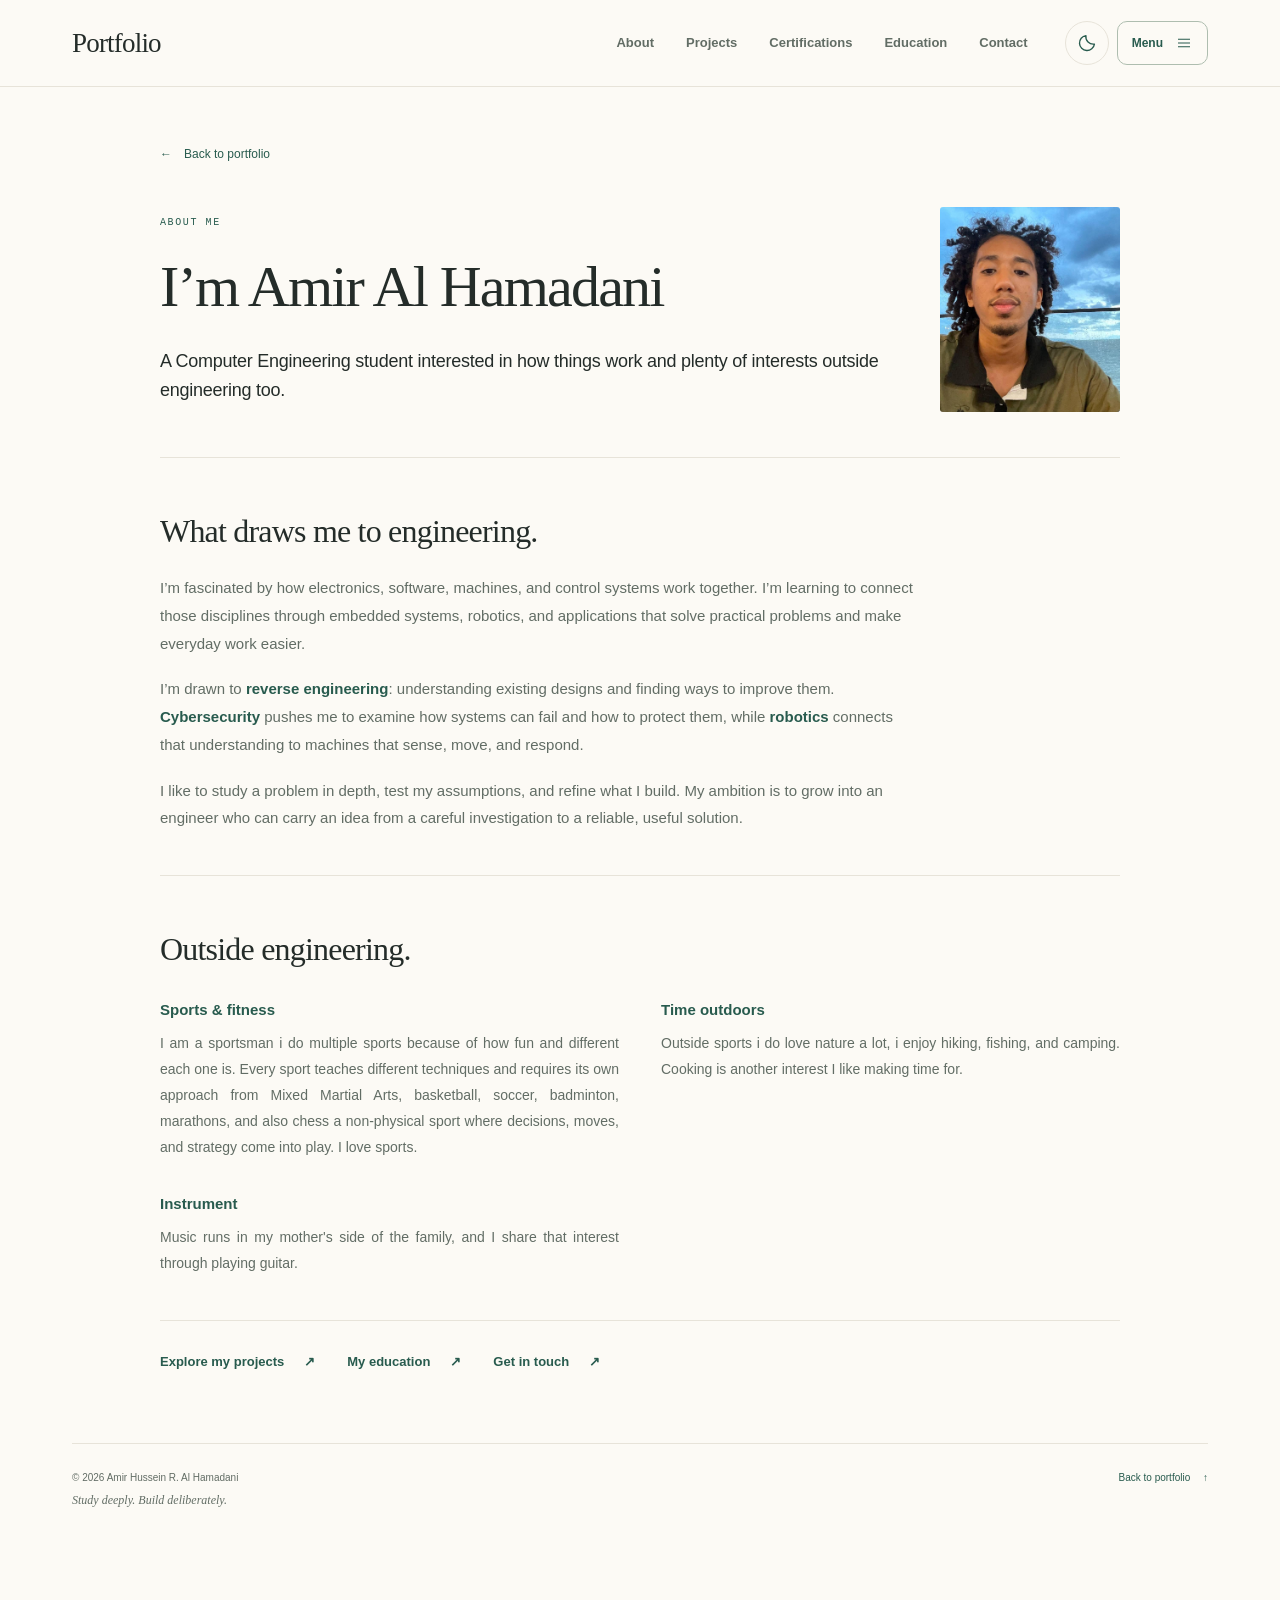
==== about.html @ 33b2f06c "further changes" ====
<!doctype html>
<html lang="en">
  <head>
    <meta charset="utf-8">
    <meta name="viewport" content="width=device-width, initial-scale=1">
    <meta name="color-scheme" content="light">
    <meta name="theme-color" content="#fcfaf5">
    <title>About — Amir Al Hamadani</title>
    <meta name="description" content="Get to know Amir Al Hamadani: a Computer Engineering student with interests in sports, the outdoors, music, reading, and Islam.">
    <meta property="og:type" content="website">
    <meta property="og:title" content="About — Amir Al Hamadani">
    <meta property="og:description" content="Get to know Amir Al Hamadani: a Computer Engineering student with interests in sports, the outdoors, music, reading, and Islam.">
    <meta property="og:url" content="https://alhamadaniamir.github.io/about.html">
    <link rel="canonical" href="https://alhamadaniamir.github.io/about.html">
    <!-- Read the saved theme before the first paint, including the loading screen. -->
    <script>
      (() => {
        function handleTransitionPromises(event) {
          const transition = event.viewTransition;
          if (!transition) return;
          transition.ready.catch(() => {});
          transition.updateCallbackDone.catch(() => {});
          transition.finished.catch(() => {});
        }
        window.addEventListener('pageswap', handleTransitionPromises);
        // Register before the first paint so a slow deferred script cannot miss arrival.
        window.addEventListener('pagereveal', (event) => {
          handleTransitionPromises(event);
          window.portfolioPageTransition = null;
          const transition = event.viewTransition;
          if (!transition) return;
          if (document.readyState === 'loading' || document.querySelector('#site-styles')?.media !== 'all' ||
              window.matchMedia('(prefers-reduced-motion: reduce)').matches ||
              document.documentElement.matches('.page-preparing, .page-loading, .welcome-active, .welcome-pending')) {
            transition.skipTransition();
            return;
          }
          window.portfolioPageTransition = transition;
        });
        let theme = 'light';
        try { if (localStorage.getItem('portfolio-theme') === 'dark') theme = 'dark'; } catch {}
        document.documentElement.dataset.theme = theme;
        document.querySelector('meta[name="color-scheme"]').content = theme;
        document.querySelector('meta[name="theme-color"]').content = theme === 'dark' ? '#151d19' : '#fcfaf5';
      })();
    </script>
    <!-- Critical loading styles stay inline so a slow stylesheet cannot hide the indicator. -->
    <style>
      @media (prefers-reduced-motion: no-preference) { @view-transition { navigation: auto; types: page; } }
      :root { color-scheme: light; --paper: #fcfaf5; --ink: #242c29; --muted: #626d65; --accent: #285b4e; --rule: #e7e3d9; --soft-green: #e6ebe2; }
      :root[data-theme="dark"] { color-scheme: dark; --paper: #151d19; --ink: #e6ece5; --muted: #afbdb1; --accent: #9ecdb2; --rule: #34463a; --soft-green: #23382c; }
      html.page-preparing { background: var(--paper); }
      html.page-preparing body { visibility: hidden; }
      html.page-loading { overflow: hidden; }
      .page-loader { position: fixed; inset: 0; z-index: 100; visibility: visible; display: grid; place-items: center; padding: 32px; background: var(--paper); color: var(--ink); opacity: 1; transition: opacity .16s ease-out; }
      .page-loader--leaving { opacity: 0; pointer-events: none; }
      .page-loader:focus { outline: none; }
      .page-loader-content { width: min(224px, 100%); }
      .page-loader-brand { margin-bottom: 24px; font: 400 28px/1.2 Georgia, serif; letter-spacing: -.7px; text-align: center; }
      .page-loader-track { height: 1px; overflow: hidden; background: var(--rule); }
      .page-loader-track::after { content: ""; display: block; width: 36%; height: 100%; background: var(--accent); animation: loading-sweep 1.6s ease-in-out infinite; }
      .page-loader-meta { display: flex; align-items: center; justify-content: space-between; gap: 16px; margin-top: 8px; }
      .page-loader-label { margin: 0; color: var(--muted); font: 11px/1.6 "Segoe UI", Arial, sans-serif; letter-spacing: .2px; }
      .page-loader button { display: inline-flex; align-items: center; gap: 8px; min-height: 44px; padding: 8px 0 8px 8px; border: 0; background: transparent; color: var(--accent); font: 11px/1.6 "Segoe UI", Arial, sans-serif; cursor: pointer; }
      .page-loader button:hover { text-decoration: underline; text-underline-offset: 4px; }
      .page-loader button:focus-visible { outline: 2px solid var(--accent); outline-offset: 4px; }
      @keyframes loading-sweep { 0% { transform: translateX(-110%); } 100% { transform: translateX(390%); } }
      @media (prefers-reduced-motion: reduce) { .page-loader { transition: none; } .page-loader-track::after { animation: none; width: 36%; } }
      @media print { html.page-preparing body { visibility: visible; } .page-loader { display: none !important; } }
    </style>
    <script>
      (() => {
        document.documentElement.classList.add('page-preparing');
        let finished = false;
        let stylesReady = false;
        let contentReady = false;
        let loader;
        let previousFocus;
        let observer;
        let showTimer;
        const inertElements = new Map();

        function finishWhenReady() {
          if (stylesReady && contentReady) restorePage();
        }

        function restorePage() {
          if (finished) return;
          finished = true;
          window.clearTimeout(showTimer);
          window.clearTimeout(fallbackTimer);
          observer?.disconnect();
          document.documentElement.classList.remove('page-loading', 'page-preparing');
          inertElements.forEach((wasInert, element) => { element.inert = wasInert; });
          if (loader?.contains(document.activeElement)) previousFocus?.focus({ preventScroll: true });
          if (loader) {
            loader.inert = true;
            loader.removeAttribute('aria-modal');
            loader.setAttribute('aria-hidden', 'true');
            if (window.matchMedia('(prefers-reduced-motion: reduce)').matches) loader.remove();
            else {
              loader.classList.add('page-loader--leaving');
              window.setTimeout(() => loader.remove(), 180);
            }
          }
        }

        function makeInert(element) {
          if (element === loader || inertElements.has(element)) return;
          inertElements.set(element, element.inert);
          element.inert = true;
        }

        function showLoader() {
          if (finished) return;
          if (!document.body) {
            showTimer = window.setTimeout(showLoader, 50);
            return;
          }
          previousFocus = document.activeElement;
          // Show the inline loader even if the stylesheet is still downloading.
          const styles = document.querySelector('#site-styles');
          if (!stylesReady && styles) styles.media = 'print';
          loader = document.createElement('div');
          loader.id = 'page-loader';
          loader.className = 'page-loader';
          loader.setAttribute('role', 'dialog');
          loader.setAttribute('aria-modal', 'true');
          loader.setAttribute('aria-label', 'Loading portfolio');
          loader.tabIndex = -1;
          loader.innerHTML = '<div class="page-loader-content"><div class="page-loader-brand" aria-hidden="true">Portfolio</div><div class="page-loader-track" aria-hidden="true"></div><div class="page-loader-meta"><p class="page-loader-label" role="status">Loading…</p><button type="button" aria-label="Continue to portfolio">Continue <span aria-hidden="true">→</span></button></div></div>';
          [...document.body.children].forEach(makeInert);
          observer = new MutationObserver((records) => {
            records.forEach((record) => record.addedNodes.forEach((node) => {
              if (node.nodeType === Node.ELEMENT_NODE) makeInert(node);
            }));
          });
          observer.observe(document.body, { childList: true });
          document.body.append(loader);
          document.documentElement.classList.add('page-loading');
          const continueButton = loader.querySelector('button');
          continueButton.addEventListener('click', restorePage);
          loader.addEventListener('keydown', (event) => {
            if (finished) return;
            if (event.key === 'Escape') restorePage();
            if (event.key === 'Tab') { event.preventDefault(); continueButton.focus(); }
          });
          loader.focus({ preventScroll: true });
        }

        document.addEventListener('load', (event) => {
          if (event.target.id === 'site-styles') {
            event.target.media = 'all';
            document.documentElement.classList.remove('page-preparing');
            stylesReady = true;
            finishWhenReady();
          }
        }, true);
        document.addEventListener('error', (event) => {
          if (event.target.id === 'site-styles') restorePage();
        }, true);
        // Photos and videos can finish in the background once the page can be read.
        document.addEventListener('DOMContentLoaded', () => {
          contentReady = true;
          finishWhenReady();
        }, { once: true });
        window.addEventListener('pagehide', () => loader?.remove());
        window.addEventListener('pageshow', (event) => {
          if (event.persisted) {
            restorePage();
            loader?.remove();
          }
        });
        const fallbackTimer = window.setTimeout(restorePage, 8000);
        showTimer = window.setTimeout(showLoader, 600);
      })();
    </script>
    <link rel="preload" href="style.css" as="style" fetchpriority="high">
    <link id="site-styles" rel="stylesheet" href="style.css" media="all">
    <noscript><link rel="stylesheet" href="style.css"></noscript>
    <script src="theme.js" defer></script>
    <script src="script.js" defer></script>
  </head>
  <body>
    <a class="skip-link" href="#main">Skip to content</a>
    <header class="site-header">
      <div class="header-inner">
        <a class="wordmark" href="index.html" aria-label="Portfolio home"><span>Portfolio</span></a>
        <nav class="main-nav" aria-label="Main navigation">
          <a href="index.html#about" class="nav-link">About</a>
          <a href="index.html#work" class="nav-link">Projects</a>
          <a href="index.html#certifications" class="nav-link">Certifications</a>
          <a href="index.html#background" class="nav-link">Education</a>
          <a href="index.html#contact" class="nav-link">Contact</a>
        </nav>
        <button class="theme-toggle theme-toggle--header" type="button" role="switch" aria-checked="false" aria-label="Dark theme" title="Switch to dark theme" data-theme-toggle hidden>
          <svg class="theme-icon-moon" viewBox="0 0 24 24" aria-hidden="true"><path d="M20.9 13.3A9 9 0 0 1 10.7 3.1a9 9 0 1 0 10.2 10.2Z"/></svg>
          <svg class="theme-icon-sun" viewBox="0 0 24 24" aria-hidden="true"><circle cx="12" cy="12" r="4"/><path d="M12 2v2m0 16v2M2 12h2m16 0h2M4.9 4.9l1.4 1.4m11.4 11.4 1.4 1.4m0-14.2-1.4 1.4M6.3 17.7l-1.4 1.4"/></svg>
        </button>
        <details class="site-menu">
          <summary aria-label="Navigation menu"><span>Menu</span><svg viewBox="0 0 24 24" aria-hidden="true"><path d="M4 7h16M4 12h16M4 17h16"/></svg></summary>
          <nav class="menu-panel" aria-label="More pages">
            <p class="menu-label">EXPLORE THE PORTFOLIO</p>
            <a href="about.html" aria-current="page">About me <span aria-hidden="true">↗</span></a>
            <a href="research.html">Research <span aria-hidden="true">↗</span></a>
            <a href="projects.html">All projects <span aria-hidden="true">↗</span></a>
            <a href="certifications.html">Certifications &amp; seminars <span aria-hidden="true">↗</span></a>
            <a href="education.html">Education <span aria-hidden="true">↗</span></a>
            <a href="contact.html">Get in touch <span aria-hidden="true">↗</span></a>
            <a class="menu-resume" href="assets/Amir-Al-Hamadani-Resume.pdf" target="_blank" rel="noopener noreferrer">Open résumé <span class="file-type">PDF ↗</span></a>
          </nav>
        </details>
      </div>
    </header>

    <main id="main" class="archive-main personal-page">
      <a class="archive-back" href="index.html"><span aria-hidden="true">←</span> Back to portfolio</a>
      <section class="archive-intro about-intro" aria-labelledby="about-page-title">
        <div>
          <p class="section-eyebrow">ABOUT ME</p>
          <h1 id="about-page-title">I’m Amir Al Hamadani</h1>
          <p class="intro-lead">A Computer Engineering student interested in how things work and plenty of interests outside engineering too.</p>
        </div>
        <img class="about-portrait" src="assets/profile.jpg" width="960" height="966" alt="Amir Al Hamadani">
      </section>
      <section class="archive-section" aria-labelledby="engineering-interests-title">
        <h2 id="engineering-interests-title">What draws me to engineering.</h2>
        <div class="prose">
          <p>I’m fascinated by how electronics, software, machines, and control systems work together. I’m learning to connect those disciplines through embedded systems, robotics, and applications that solve practical problems and make everyday work easier.</p>
          <p>I’m drawn to <strong>reverse engineering</strong>: understanding existing designs and finding ways to improve them. <strong>Cybersecurity</strong> pushes me to examine how systems can fail and how to protect them, while <strong>robotics</strong> connects that understanding to machines that sense, move, and respond.</p>
          <p>I like to study a problem in depth, test my assumptions, and refine what I build. My ambition is to grow into an engineer who can carry an idea from a careful investigation to a reliable, useful solution.</p>
        </div>
      </section>
      <section class="archive-section" aria-labelledby="outside-engineering-title">
        <h2 id="outside-engineering-title">Outside engineering.</h2>
        <div class="personal-interests">
          <article class="personal-interest">
            <h3>Sports &amp; fitness</h3>
            <p>I am a sportsman i do multiple sports because of how fun and different each one is. Every sport teaches different techniques and requires its own approach from Mixed Martial Arts, basketball, soccer, badminton, marathons, and also chess a non-physical sport where decisions, moves, and strategy come into play. I love sports.</p>
          </article>
          <article class="personal-interest">
            <h3>Time outdoors</h3>
            <p>Outside sports i do love nature a lot, i enjoy hiking, fishing, and camping. Cooking is another interest I like making time for.</p>
          </article>
          <article class="personal-interest">
            <h3>Instrument</h3>
            <p>Music runs in my mother's side of the family, and I share that interest through playing guitar.</p>
          </article>
        </div>
      </section>
      <div class="page-links"><a class="text-link" href="projects.html">Explore my projects <span aria-hidden="true">↗</span></a><a class="text-link" href="education.html">My education <span aria-hidden="true">↗</span></a><a class="text-link" href="contact.html">Get in touch <span aria-hidden="true">↗</span></a></div>
    </main>
    <footer class="site-footer"><div><p>© <span id="year">2026</span> Amir Hussein R. Al Hamadani</p><a href="index.html#about">Back to portfolio <span aria-hidden="true">↑</span></a></div><p class="footer-note">Study deeply. Build deliberately.</p></footer>
  </body>
</html>
---- style.css ----
@charset "UTF-8";

:root {
  color-scheme: light;
  --paper: #fcfaf5;
  --surface: #f4f1e8;
  --ink: #242c29;
  --muted: #626d65;
  --accent: #285b4e;
  --accent-dark: #184438;
  --rule: #e7e3d9;
  --soft-green: #e6ebe2;
  --border-accent: #aebdaf;
  --panel-ink: #4c5f53;
  --shadow: #173f3017;
  --portrait-ring: #3eac72;
  --portrait-glow: #45b97a;
  --serif: Georgia, "Times New Roman", serif;
  --sans: "Segoe UI", -apple-system, BlinkMacSystemFont, Arial, sans-serif;
  --mono: "SFMono-Regular", Consolas, "Liberation Mono", monospace;
}

:root[data-theme="dark"] {
  color-scheme: dark;
  --paper: #151d19;
  --surface: #1d2922;
  --ink: #e6ece5;
  --muted: #afbdb1;
  --accent: #9ecdb2;
  --accent-dark: #c4e1ce;
  --rule: #34463a;
  --soft-green: #23382c;
  --border-accent: #668b72;
  --panel-ink: #bfccc0;
  --shadow: #00000038;
  --portrait-ring: #6be3a4;
  --portrait-glow: #56ca8d;
}

*, *::before, *::after { box-sizing: border-box; }
html { scroll-behavior: smooth; scroll-padding-top: calc(var(--header-height, 86px) + 24px); }
body { margin: 0; color: var(--ink); background: var(--paper); font-family: var(--sans); font-size: 16px; line-height: 1.75; -webkit-font-smoothing: antialiased; }
::selection { background: #d5e3d7; color: #163d31; }
a { color: inherit; text-decoration: none; text-underline-offset: 5px; }
button { font: inherit; }
button, a, summary { -webkit-tap-highlight-color: transparent; }
a:focus-visible, button:focus-visible, summary:focus-visible { outline: 2px solid var(--accent); outline-offset: 6px; border-radius: 2px; }
p, h1, h2, h3 { margin: 0; }
svg { display: block; }
button:not(:disabled), summary { cursor: pointer; }
[hidden] { display: none !important; }
.visually-hidden { position: absolute; width: 1px; height: 1px; padding: 0; margin: -1px; overflow: hidden; clip: rect(0, 0, 0, 0); white-space: nowrap; border: 0; }
/* Keep normal scrolling, touch panning, and keyboard movement without visible tracks. */
html, body, .profile, .main-nav, .menu-panel, .media-viewer-viewport, .media-viewer-description { scrollbar-width: none; }
html::-webkit-scrollbar, body::-webkit-scrollbar, .profile::-webkit-scrollbar, .main-nav::-webkit-scrollbar, .menu-panel::-webkit-scrollbar, .media-viewer-viewport::-webkit-scrollbar, .media-viewer-description::-webkit-scrollbar { display: none; }
.skip-link { position: fixed; z-index: 20; top: 12px; left: 12px; padding: 10px 18px; background: var(--accent); color: var(--paper); transform: translateY(-160%); }
.skip-link:focus { transform: translateY(0); }

/* A quiet masthead stays available while reading. */
.site-header { position: sticky; z-index: 10; top: 0; background: var(--paper); background: color-mix(in srgb, var(--paper) 94%, transparent); backdrop-filter: blur(12px); border-bottom: 1px solid var(--rule); }
.header-inner { max-width: 1232px; height: 86px; margin: 0 auto; padding: 0 48px; display: flex; align-items: center; }
.wordmark { flex: 1; width: fit-content; font-size: 30px; line-height: 1; font-family: var(--serif); font-weight: 700; letter-spacing: -1.8px; }
.wordmark-dot { color: var(--accent); }
.main-nav { display: flex; height: auto; gap: 6px; align-items: center; }
.nav-link { display: flex; position: relative; align-items: center; justify-content: center; min-height: 44px; padding: 8px 13px; border-radius: 8px; color: var(--muted); font-size: 13px; font-weight: 600; transition: color .24s ease, background-color .24s ease; }
.nav-link::after { position: absolute; content: ""; width: 14px; height: 2px; bottom: 5px; left: calc(50% - 7px); border-radius: 2px; background: var(--accent); transform: scaleX(0); transition: transform .3s cubic-bezier(.22, 1, .36, 1); }
.nav-link:hover, .nav-link:focus-visible, .nav-link[aria-current] { color: var(--accent); background: var(--soft-green); }
.nav-link:focus-visible { outline-offset: 3px; border-radius: 8px; }
.nav-link[aria-current]::after { transform: scaleX(1); }
.header-resume { margin-left: 48px; padding: 6px 12px; border: 1px solid var(--rule); color: var(--accent); font-size: 12px; font-weight: 600; transition: background .18s ease; }
.header-resume:hover { background: var(--soft-green); }
.arrow { margin-left: 12px; font-size: 16px; }

.page-layout { display: grid; grid-template-columns: 236px minmax(0, 1fr); column-gap: 88px; max-width: 1232px; padding: 74px 48px 0; margin: 0 auto; }
.home-hero { position: relative; display: grid; grid-template-columns: 310px minmax(0, 1fr); align-items: center; column-gap: clamp(56px, 8vw, 110px); max-width: 1140px; min-height: calc(100svh - var(--header-height, 86px)); padding: 48px 48px 72px; margin: 0 auto; }
.hero-copy { grid-column: 2; grid-row: 1; max-width: 650px; }
.hero-kicker { display: flex; align-items: center; gap: 12px; color: var(--muted); font: 10px/1.6 var(--mono); letter-spacing: 1.45px; }
.hero-kicker .status-dot { flex: 0 0 6px; }
.hero-copy h1 { margin-top: 15px; color: var(--accent); font-family: var(--serif); font-size: clamp(44px, 4.7vw, 64px); font-weight: 400; line-height: 1.08; letter-spacing: -1.8px; }
.hero-description { max-width: 590px; margin-top: 20px; color: var(--muted); font-size: clamp(16px, 1.7vw, 19px); line-height: 1.8; }
.hero-actions { display: flex; flex-wrap: wrap; align-items: center; gap: 16px 22px; margin-top: 27px; }
.hero-socials { display: flex; flex-wrap: wrap; gap: 11px; }
.hero-socials a { display: grid; place-items: center; width: 42px; height: 42px; border: 1px solid var(--rule); border-radius: 50%; color: var(--accent); background: var(--paper); transition: color .2s ease, background-color .2s ease, border-color .2s ease, transform .25s cubic-bezier(.22, 1, .36, 1); }
.hero-socials a:hover { transform: translateY(-3px); border-color: var(--accent); background: var(--soft-green); }
.hero-socials svg { width: 17px; height: 17px; fill: none; stroke: currentColor; stroke-width: 1.7; stroke-linecap: round; stroke-linejoin: round; }
.hero-resume { display: inline-flex; align-items: center; justify-content: center; gap: 8px; min-height: 42px; max-width: 100%; padding: 8px 12px; border: 1px solid var(--accent); border-radius: 9px; background: var(--accent); color: var(--paper); font-size: 12px; font-weight: 600; line-height: 1.5; transition: background-color .25s ease, transform .25s ease; }
.hero-resume svg { flex: 0 0 16px; width: 16px; height: 16px; fill: none; stroke: currentColor; stroke-width: 1.6; stroke-linecap: round; stroke-linejoin: round; }
.hero-resume-format { padding-left: 8px; border-left: 1px solid currentColor; font: 9px/1.5 var(--mono); letter-spacing: .6px; }
.hero-resume:hover { background: var(--accent-dark); transform: translateY(-2px); }
.hero-resume:active { transform: translateY(0); }
@media (min-width: 761px) and (max-width: 1000px) {
  .hero-actions { gap: 10px; }
  .hero-socials { gap: 6px; }
  .hero-socials a { width: 36px; height: 40px; }
  .hero-resume { gap: 8px; padding: 8px 10px; }
  .hero-resume-format { display: none; }
}
.hero-portrait-wrap { position: relative; grid-column: 1; grid-row: 1; display: grid; place-items: center; width: 310px; aspect-ratio: 1; justify-self: center; }
.hero-portrait-ring { position: absolute; inset: 0; border: 1px solid color-mix(in srgb, var(--portrait-ring) 65%, transparent); border-radius: 50%; box-shadow: 0 0 22px color-mix(in srgb, var(--portrait-glow) 25%, transparent); transform: rotate(-9deg) scale(.96); transition: transform .8s cubic-bezier(.22, 1, .36, 1), border-color .4s ease; }
.hero-portrait-wrap:hover .hero-portrait-ring { transform: rotate(0) scale(1); border-color: var(--accent); }
.hero-portrait { display: block; width: calc(100% - 18px); height: calc(100% - 18px); border-radius: 50%; object-fit: cover; object-position: center 42%; box-shadow: 0 0 0 2px var(--portrait-ring), 0 0 24px color-mix(in srgb, var(--portrait-glow) 55%, transparent), 0 0 58px color-mix(in srgb, var(--portrait-glow) 35%, transparent); }
.hero-scroll-cue { position: absolute; right: 48px; bottom: 28px; display: inline-flex; align-items: center; gap: 11px; color: var(--muted); font: 9px/1.5 var(--mono); letter-spacing: .7px; transition: color .2s ease; }
.hero-scroll-cue:hover { color: var(--accent); }
.hero-scroll-cue svg { width: 17px; height: 17px; fill: none; stroke: currentColor; stroke-width: 1.4; stroke-linecap: round; stroke-linejoin: round; animation: hero-cue-bob 1.8s ease-in-out infinite; }
@keyframes hero-cue-bob { 0%, 100% { transform: translateY(-2px); } 50% { transform: translateY(3px); } }
.profile { position: sticky; top: calc(var(--header-height, 86px) + 46px); align-self: start; max-height: calc(100vh - var(--header-height, 86px) - 70px); overflow-y: auto; padding-bottom: 40px; scrollbar-width: none; -ms-overflow-style: none; }
.profile::-webkit-scrollbar { display: none; }
.profile-mark { display: block; position: relative; width: 194px; height: 212px; overflow: hidden; background: var(--soft-green); border: 1px solid var(--rule); color: var(--accent); }
.profile-art { width: 194px; height: 194px; transition: transform .45s ease; }
.profile-mark:hover .profile-art { transform: rotate(3deg); }
.profile-art-label { position: absolute; bottom: 10px; width: 100%; text-align: center; font-family: var(--mono); font-size: 8px; letter-spacing: 1.5px; }
.profile-name { margin-top: 24px; font-family: var(--serif); font-size: 32px; font-weight: 400; letter-spacing: -.9px; line-height: 1.18; }
.name-dot { color: var(--accent); }
.profile-role { margin-top: 13px; font-size: 12px; font-weight: 600; line-height: 1.6; }
.profile-school { margin-top: 4px; color: var(--muted); font-size: 12px; line-height: 1.7; max-width: 205px; }
.profile-links { display: grid; gap: 12px; margin-top: 28px; padding-top: 23px; border-top: 1px solid var(--rule); max-width: 194px; }
.profile-links a { display: flex; align-items: center; gap: 10px; width: 100%; font-size: 12px; line-height: 1.5; color: var(--muted); transition: color .15s ease; }
.profile-links a:hover { color: var(--accent); }
.profile-links a > span:last-child { margin-left: auto; }
.profile-links svg { width: 15px; height: 15px; fill: none; stroke: currentColor; stroke-width: 1.5; stroke-linecap: round; stroke-linejoin: round; }
.social-links { display: flex; flex-wrap: wrap; gap: 10px 22px; margin-top: 18px; }
.social-links a { display: inline-flex; align-items: center; gap: 5px; color: var(--accent); font-size: 12px; font-weight: 600; transition: color .18s ease, transform .18s ease; }
.social-links a:hover { color: var(--accent-dark); transform: translateY(-1px); }
.social-links a span { font-size: 11px; }
.file-type { font-family: var(--mono); font-size: 9px; letter-spacing: .3px; }
.profile-note { margin-top: 30px; color: var(--accent); font-family: var(--serif); font-size: 18px; font-weight: 700; line-height: 1.45; letter-spacing: -.2px; }

/* A small, always-visible theme control sits beside the Menu in the masthead. */
.theme-toggle { position: relative; display: inline-flex; flex: 0 0 44px; align-items: center; justify-content: center; width: 44px; height: 44px; padding: 10px; border: 1px solid var(--rule); border-radius: 50%; color: var(--accent); background: var(--paper); transition: background-color .18s ease, border-color .18s ease, color .3s ease; }
.theme-toggle--header { margin-left: 24px; }
.theme-toggle:hover { background: var(--soft-green); border-color: var(--border-accent); }
.theme-toggle:focus-visible { border-radius: 50%; outline-offset: 4px; }
.theme-toggle svg { position: absolute; top: 50%; left: 50%; width: 20px; height: 20px; fill: none; stroke: currentColor; stroke-width: 1.6; stroke-linecap: round; stroke-linejoin: round; transition: opacity .24s ease, transform .48s cubic-bezier(.2, .8, .2, 1); }
.theme-toggle .theme-icon-moon { opacity: 1; transform: translate(-50%, -50%) rotate(0) scale(1); }
.theme-toggle .theme-icon-sun { opacity: 0; transform: translate(-50%, -50%) rotate(-100deg) scale(.55); }
.theme-toggle[aria-checked="true"] .theme-icon-moon { opacity: 0; transform: translate(-50%, -50%) rotate(100deg) scale(.55); }
.theme-toggle[aria-checked="true"] .theme-icon-sun { opacity: 1; transform: translate(-50%, -50%) rotate(0) scale(1); }
.theme-toggle::after { content: ""; position: absolute; inset: -5px; border: 1px solid var(--accent); border-radius: inherit; opacity: 0; transform: scale(.7); pointer-events: none; }
.theme-toggle.theme-switching::after { animation: theme-halo .62s cubic-bezier(.22, 1, .36, 1) both; }
@keyframes theme-halo { 0% { opacity: 0; transform: scale(.7); } 24% { opacity: .72; } 100% { opacity: 0; transform: scale(1.38); } }

html.theme-changing, html.theme-changing *, html.theme-changing *::before, html.theme-changing *::after { transition: background-color .5s ease, color .5s ease, border-color .5s ease, box-shadow .5s ease; }
html.theme-changing .nav-link::after { transition: transform .3s ease, background-color .5s ease; }

/* During a theme reveal, layer the new palette over a still snapshot of the old one. */
html.theme-reveal::view-transition-old(root), html.theme-reveal::view-transition-new(root) { animation: none; mix-blend-mode: normal; }
html.theme-reveal::view-transition-old(root) { z-index: 1; }
html.theme-reveal::view-transition-new(root) { z-index: 2; filter: drop-shadow(0 0 5px var(--accent)); }
html.theme-reveal::view-transition-group(root) { animation: none; }
html.theme-reveal::view-transition { pointer-events: none; }

/* Cross-page snapshots blend the content while the shared header stays in place. */
@media (prefers-reduced-motion: no-preference) {
  html:not(.theme-reveal) .site-header { view-transition-name: site-header; }
  html:active-view-transition-type(page)::view-transition-old(root) { animation: page-depart .26s ease-out both; mix-blend-mode: normal; }
  html:active-view-transition-type(page)::view-transition-new(root) { animation: page-arrive .56s .06s cubic-bezier(.22, 1, .36, 1) both; mix-blend-mode: normal; }
  html:active-view-transition-type(page)::view-transition-group(site-header),
  html:active-view-transition-type(page)::view-transition-old(site-header),
  html:active-view-transition-type(page)::view-transition-new(site-header) { animation: none; mix-blend-mode: normal; }
  html:active-view-transition-type(page)::view-transition { pointer-events: none; }
}
@keyframes page-depart { to { opacity: 0; transform: translateY(-8px); } }
@keyframes page-arrive { from { opacity: 0; transform: translateY(12px); } to { opacity: 1; transform: translateY(0); } }

@keyframes detail-reveal { from { opacity: 0; transform: translateY(5px); } to { opacity: 1; transform: translateY(0); } }
.project-details[open] > .details-content { animation: detail-reveal .28s ease-out; }
@keyframes menu-reveal { from { opacity: 0; transform: translateY(-8px) scale(.985); } to { opacity: 1; transform: translateY(0) scale(1); } }
@keyframes menu-link-reveal { from { opacity: 0; transform: translateY(5px); } to { opacity: 1; transform: translateY(0); } }
.site-menu[open] > .menu-panel { transform-origin: top right; animation: menu-reveal .42s cubic-bezier(.22, 1, .36, 1); }
.site-menu[open] .menu-panel > a { animation: menu-link-reveal .36s cubic-bezier(.22, 1, .36, 1) both; animation-delay: calc(40ms * var(--menu-order, 1)); }
.menu-panel > a:nth-of-type(2) { --menu-order: 2; }
.menu-panel > a:nth-of-type(3) { --menu-order: 3; }
.menu-panel > a:nth-of-type(4) { --menu-order: 4; }
.menu-panel > a:nth-of-type(5) { --menu-order: 5; }
.menu-panel > a:nth-of-type(6) { --menu-order: 6; }
.menu-panel > a:nth-of-type(7) { --menu-order: 7; }
.site-menu[open] .menu-panel:focus-within > a { animation: none; }
.project-collapse-bar { position: sticky; bottom: max(20px, env(safe-area-inset-bottom)); z-index: 3; display: flex; justify-content: flex-end; margin-top: 24px; pointer-events: none; }
.project-collapse-button { display: inline-flex; align-items: center; gap: 16px; min-height: 44px; padding: 10px 16px; border: 1px solid var(--border-accent); border-radius: 24px; background: var(--paper); color: var(--accent); font: 600 12px/1.5 var(--sans); box-shadow: 0 4px 16px var(--shadow); pointer-events: auto; transition: background-color .18s ease, transform .18s ease; }
.project-collapse-button:hover { background: var(--soft-green); transform: translateY(-2px); }
.project-collapse-button > span { font-size: 16px; line-height: 1; }

main { min-width: 0; }
.section { padding: 58px 0; border-bottom: 1px solid var(--rule); }
.section-eyebrow { display: flex; align-items: center; gap: 9px; color: var(--accent); font-family: var(--mono); font-size: 10px; line-height: 1.5; letter-spacing: 1.6px; font-weight: 400; }
.status-dot { width: 6px; height: 6px; border-radius: 50%; background: var(--accent); box-shadow: 0 0 0 4px var(--soft-green); }
.about-section { padding-top: 4px; }
h1 { margin-top: 24px; font-family: var(--serif); font-size: clamp(38px, 4vw, 52px); font-weight: 400; line-height: 1.14; letter-spacing: -1.8px; }
h1 em { color: var(--accent); font-weight: 400; }
.intro-lead { margin-top: 27px; font-size: 19px; line-height: 1.6; letter-spacing: -.25px; max-width: 580px; }
.prose { margin-top: 23px; }
.prose strong { color: var(--accent); font-weight: 600; }
.prose p, .approach-section > p:not(.section-eyebrow) { color: var(--muted); font-size: 15px; line-height: 1.85; }
.prose p + p { margin-top: 18px; }
.about-section h1, .archive-intro h1, .section h2, .archive-section h2, .project h3, .personal-interest h3, .education-item h3, .toolkit-group h3, .certificate-info h3, .engineering-decision h4 { position: relative; width: fit-content; max-width: 100%; transition: color .28s ease, transform .35s cubic-bezier(.22, 1, .36, 1); }
.intro-actions { display: flex; flex-wrap: wrap; gap: 0 28px; }
.text-link { display: inline-flex; align-items: center; gap: 20px; margin-top: 25px; color: var(--accent); font-size: 13px; font-weight: 600; }
.text-link span { transition: transform .2s ease; }
.text-link:hover span { transform: translateY(3px); }
.intro-footnote { display: flex; align-items: center; justify-content: space-between; gap: 16px; margin-top: 42px; font-family: var(--mono); font-size: 9px; letter-spacing: .5px; color: var(--muted); }
.intro-footnote span:last-child { font-family: var(--serif); font-size: 13px; font-style: italic; letter-spacing: 0; }
.section-heading { display: flex; align-items: flex-end; justify-content: space-between; gap: 20px; }
h2 { font-family: var(--serif); font-size: 32px; font-weight: 400; line-height: 1.25; letter-spacing: -.8px; }
.section-heading h2, .approach-section h2, .contact-section h2 { margin-top: 13px; }
.section-index { font-family: var(--mono); font-size: 12px; color: var(--muted); padding-bottom: 4px; }
.section-intro { color: var(--muted); margin-top: 17px; font-size: 14px; line-height: 1.8; }

.interest-list { margin-top: 31px; }
.interest { display: grid; grid-template-columns: 28px 1fr; gap: 15px; padding: 20px 0; }
.interest + .interest { border-top: 1px solid var(--rule); }
.interest:last-child { padding-bottom: 0; }
.interest-number { font-family: var(--serif); color: var(--accent); font-size: 19px; font-style: italic; }
.interest h3 { font-size: 15px; font-weight: 600; letter-spacing: -.1px; }
.interest p { margin-top: 4px; color: var(--muted); font-size: 14px; line-height: 1.8; }

.work-section { padding-bottom: 20px; }
.project { position: relative; padding: 34px 0 38px; }
.project + .project { border-top: 1px solid var(--rule); }
.project-topline { display: flex; align-items: center; justify-content: space-between; gap: 16px; margin-bottom: 11px; }
.project-category, .project-number { color: var(--panel-ink); font-family: var(--mono); font-size: 11px; line-height: 1.7; letter-spacing: .5px; transition: color .25s ease; }
.project-number { letter-spacing: 0; }
.project h3 { font-family: var(--serif); font-size: 30px; font-weight: 400; line-height: 1.3; letter-spacing: -.6px; transition: color .28s ease, transform .35s cubic-bezier(.22, 1, .36, 1); }
.project-subtitle { margin-top: 4px; font-size: 14px; font-weight: 600; color: var(--accent); }
.project > p:not(.project-subtitle) { margin-top: 15px; font-size: 15px; line-height: 1.8; color: var(--ink); }
.project > p:not(.project-subtitle, .project-connection) { max-width: 72ch; }
.system-flow { display: flex; justify-content: space-between; align-items: center; gap: 10px; margin-top: 22px; padding: 17px 19px; border: 1px solid var(--rule); background: var(--surface); }
.system-flow > span:not(.flow-arrow) { font-size: 11px; line-height: 1.6; white-space: nowrap; }
.flow-label { display: block; margin-bottom: 3px; font-family: var(--mono); font-size: 8px; letter-spacing: 1px; color: var(--muted); }
.flow-arrow { color: var(--accent); }
.project-details { margin-top: 19px; }
summary { list-style: none; }
summary::-webkit-details-marker { display: none; }
.project-details > summary { display: flex; align-items: center; gap: 10px; width: fit-content; max-width: 100%; min-height: 44px; padding: 8px 11px; border: 2px solid var(--border-accent); border-radius: 6px; background: transparent; color: var(--accent); font-size: 12px; font-weight: 600; line-height: 1.5; transition: background-color .18s ease, border-color .18s ease; }
.project-details > summary::before { content: ""; flex: 0 0 15px; width: 15px; height: 15px; background: currentColor; -webkit-mask: url("assets/media-icon.svg") center / contain no-repeat; mask: url("assets/media-icon.svg") center / contain no-repeat; }
.project-details > summary > span { display: grid; place-items: center; flex: 0 0 20px; width: 20px; height: 20px; margin-left: 2px; border-radius: 50%; background: var(--soft-green); font-size: 16px; font-weight: 400; line-height: 1; transition: transform .18s ease, background-color .18s ease; }
.project-details[open] > summary, .project-details > summary:hover { background: var(--soft-green); border-color: var(--accent); }
.project-details[open] > summary > span { background: var(--paper); transform: rotate(45deg); }
.details-content { padding: 22px 0 0 18px; margin-top: 12px; border-left: 2px solid var(--border-accent); font-size: 14px; color: var(--ink); line-height: 1.8; }
.details-content p + p { margin-top: 12px; }
.project-features { display: grid; grid-template-columns: repeat(2, minmax(0, 1fr)); gap: 24px 28px; }
.project-feature { min-width: 0; }
.project-feature p { margin-top: 7px; }
.details-content .project-feature h4 { margin: 0; }
.home-page .project-details { margin-top: 24px; }
.home-page .project-details > summary { display: none; }
.home-page .project-details > .details-content { max-width: 900px; padding: 24px 0 0; margin-top: 0; border-top: 1px solid var(--rule); border-left: 0; }
.home-page .project-details > .details-content h4 { color: var(--accent); }
.home-page .project-details .project-media { margin-top: 27px; }
/* Keep project videos compact in both the homepage and the full archive. */
.project-details .media-item--wide { grid-column: auto; }
.project-details .project-video { width: 100%; max-height: 320px; margin-inline: auto; object-fit: contain; }
.project-media { display: grid; grid-template-columns: repeat(2, minmax(0, 1fr)); gap: 20px 16px; margin-top: 25px; }
.media-more { grid-column: 1 / -1; min-width: 0; }
.media-more > summary, .media-more-collapse { display: flex; align-items: center; gap: 10px; width: fit-content; max-width: 100%; min-height: 44px; padding: 8px 0; border: 0; background: transparent; color: var(--accent); font: 600 13px/1.5 var(--sans); }
.media-more > summary:hover, .media-more-collapse:hover { text-decoration: underline; text-underline-offset: 4px; }
.media-more > summary svg { flex: 0 0 16px; transition: transform .25s ease; }
.media-more > summary .media-more-hide, .media-more[open] > summary .media-more-show { display: none; }
.media-more[open] > summary .media-more-hide { display: inline; }
.media-more[open] > summary svg { transform: rotate(180deg); }
.media-more-content { margin-top: 16px; }
.media-more[open] > .media-more-content { animation: detail-reveal .38s cubic-bezier(.22, 1, .36, 1); }
.media-more-grid { display: grid; grid-template-columns: repeat(2, minmax(0, 1fr)); gap: 20px 16px; }
.media-more-collapse { margin-top: 16px; }
.engineering-decision { margin: 26px 0; }
.engineering-decision .section-eyebrow { margin: 0; color: var(--accent); font: 11px/1.6 var(--mono); letter-spacing: 1px; }
.engineering-decision h4 { margin-top: 8px; }
.details-content .engineering-decision h4 { margin-top: 8px; }
.engineering-decision .decision-tradeoff { margin-top: 10px; }
.engineering-decision strong { color: var(--accent); font-weight: 600; }
.media-item { min-width: 0; margin: 0; }
.media-placeholder { display: flex; flex-direction: column; justify-content: center; align-items: center; gap: 9px; aspect-ratio: 16 / 10; padding: 24px 18px; border: 1px dashed var(--border-accent); background: var(--surface); color: var(--muted); text-align: center; }
.media-placeholder svg { width: 30px; height: 30px; margin-bottom: 3px; fill: none; stroke: var(--accent); stroke-width: 1.2; stroke-linecap: round; stroke-linejoin: round; }
.media-placeholder strong { color: var(--accent); font-size: 12px; line-height: 1.6; font-weight: 600; }
.media-placeholder > span { max-width: 230px; font-size: 11px; line-height: 1.6; }
.media-item figcaption { margin-top: 9px; font-size: 12px; line-height: 1.65; color: var(--panel-ink); }
.media-type { display: block; margin-bottom: 3px; color: var(--accent); font-family: var(--mono); font-size: 10px; letter-spacing: .6px; }
.project-image, .project-video { display: block; width: 100%; height: auto; aspect-ratio: 16 / 10; object-fit: contain; background: var(--surface); border: 1px solid var(--rule); }
.project-video { aspect-ratio: auto; max-height: 640px; background: #18251f; }
.project-video { transition: border-color .22s ease, box-shadow .28s ease, transform .3s cubic-bezier(.22, 1, .36, 1); }
.project-video:hover, .project-video:focus-visible { border-color: var(--border-accent); box-shadow: 0 5px 18px var(--shadow); transform: translateY(-2px); }
.media-image-link { position: relative; display: block; overflow: hidden; background: var(--surface); }
.media-image-link .project-image { aspect-ratio: 4 / 3; transition: transform .32s cubic-bezier(.2, .65, .3, 1), border-color .22s ease; }
.media-image-link:focus-visible .project-image { transform: scale(1.025); border-color: var(--accent); }
.media-open { position: absolute; right: 7px; bottom: 7px; padding: 3px 6px; border-radius: 2px; background: var(--paper); color: var(--accent); font-size: 11px; line-height: 1.5; }
.media-transcript { display: inline-block; margin-top: 5px; color: var(--accent); font-size: 12px; text-decoration: underline; }
.media-item--wide { grid-column: 1 / -1; }
.project-bottom { display: flex; flex-wrap: wrap; gap: 14px 24px; justify-content: space-between; align-items: baseline; margin-top: 24px; }
.project-stack { font-size: 12px; color: var(--panel-ink); line-height: 1.8; }
.project-links { display: flex; flex-wrap: wrap; align-items: center; gap: 12px 20px; }
.project-links a { color: var(--accent); font-size: 13px; font-weight: 600; white-space: nowrap; }
.project-links a:hover { text-decoration: underline; }
.project-links a span { margin-left: 3px; }
.project-note { color: var(--panel-ink); font-size: 12px; font-style: italic; }

.approach-section { position: relative; padding: 35px 30px 34px; margin: 42px 0 0; border: 1px solid var(--rule); background: var(--soft-green); }
.approach-section h2 { font-size: 30px; margin-bottom: 19px; }
.approach-section > p:not(.section-eyebrow) { color: var(--panel-ink); font-size: 14px; }
.approach-section > p + p { margin-top: 14px; }
.background-section { padding-top: 61px; }
.education-list { margin-top: 33px; }
.education-item { display: grid; grid-template-columns: 122px minmax(0, 1fr); gap: 24px; padding: 22px 0; }
.education-item + .education-item { border-top: 1px solid var(--rule); }
.education-date { font-size: 10px; font-family: var(--mono); color: var(--muted); line-height: 1.8; padding-top: 3px; }
.education-date span { display: block; font-size: 8px; letter-spacing: 1px; color: var(--accent); margin-top: 2px; }
.education-item h3 { font-weight: 600; font-size: 14px; line-height: 1.6; }
.education-item h3 + p { font-size: 13px; color: var(--accent); margin-top: 2px; }
.education-detail { margin-top: 9px; font-size: 12px; color: var(--muted); line-height: 1.8; }
.toolkit-section .section-heading h2 { margin-top: 0; }
.toolkit-content { display: grid; gap: 24px; margin-top: 28px; }
.toolkit-group { display: grid; grid-template-columns: 150px minmax(0, 1fr); column-gap: 28px; align-items: baseline; min-width: 0; }
.toolkit-group h3 { margin: 0; color: var(--accent); font-size: 12px; font-weight: 600; line-height: 1.85; }
.toolkit-tags { min-width: 0; padding: 0; margin: 0; list-style: none; color: var(--ink); font-size: 12px; line-height: 1.85; }
.toolkit-tags li { display: inline; }
.toolkit-tags li:not(:last-child)::after { content: ", "; }

.certificate-list { display: grid; gap: 22px; margin-top: 30px; }
.certificate-card { display: grid; grid-template-columns: minmax(0, 1fr) minmax(0, 1.3fr); gap: 26px; align-items: center; padding: 22px; border: 1px solid var(--rule); transition: translate .24s cubic-bezier(.2, .65, .3, 1), border-color .22s ease, box-shadow .22s ease; }
.certificate-card:has(:focus-visible) { translate: 0 -2px; border-color: var(--border-accent); box-shadow: 0 5px 16px var(--shadow); }
.certificate-preview { min-width: 0; aspect-ratio: 4 / 3; }
.certificate-preview.media-placeholder { padding: 20px 16px; }
.certificate-preview img { display: block; width: 100%; height: auto; aspect-ratio: 4 / 3; object-fit: contain; background: var(--surface); border: 1px solid var(--rule); }
a.certificate-preview { display: block; }
a.certificate-preview:focus-visible img { border-color: var(--accent); }
.certificate-status { margin-bottom: 5px; color: var(--muted); font-family: var(--mono); font-size: 9px; line-height: 1.6; letter-spacing: .8px; }
.certificate-info h3 { font-family: var(--serif); font-size: 21px; font-weight: 400; line-height: 1.4; letter-spacing: -.3px; }
.certificate-issuer { margin-top: 5px; color: var(--accent); font-size: 12px; line-height: 1.6; }
.certificate-date { margin-top: 3px; color: var(--muted); font-family: var(--mono); font-size: 11px; line-height: 1.6; }
.certificate-description { margin-top: 8px; color: var(--panel-ink); font-size: 12px; line-height: 1.65; }
.certificate-link { display: inline-block; margin-top: 10px; color: var(--accent); font-size: 12px; font-weight: 600; }
.certificate-link span { margin-left: 6px; }
.certificate-link:hover { text-decoration: underline; }

@media (hover: hover) and (pointer: fine) {
  .section h2::after, .archive-section h2::after, .archive-intro h1::after, .about-section h1::after, .project h3::after, .personal-interest h3::after, .education-item h3::after, .toolkit-group h3::after, .certificate-info h3::after, .engineering-decision h4::after { content: ""; position: absolute; left: 0; bottom: -.16em; width: 42px; height: 1px; background: currentColor; opacity: .65; transform: scaleX(0); transform-origin: left; transition: transform .38s cubic-bezier(.22, 1, .36, 1); pointer-events: none; }
  .section h2:hover, .archive-section h2:hover, .archive-intro h1:hover, .about-section h1:hover, .project h3:hover, .personal-interest h3:hover, .education-item h3:hover, .toolkit-group h3:hover, .certificate-info h3:hover, .engineering-decision h4:hover { color: var(--accent); transform: translateX(2px); }
  .section h2:hover::after, .archive-section h2:hover::after, .archive-intro h1:hover::after, .about-section h1:hover::after, .project h3:hover::after, .personal-interest h3:hover::after, .education-item h3:hover::after, .toolkit-group h3:hover::after, .certificate-info h3:hover::after, .engineering-decision h4:hover::after { transform: scaleX(1); }
  .project::before { content: ""; position: absolute; top: 34px; bottom: 38px; left: -12px; width: 2px; background: var(--accent); opacity: 0; transform: scaleY(.08); transform-origin: top; transition: opacity .24s ease, transform .4s cubic-bezier(.22, 1, .36, 1); pointer-events: none; }
  .project:hover::before, .project:focus-within::before { opacity: .75; transform: scaleY(1); }
  .project:hover .project-category, .project:hover .project-number, .project:focus-within .project-category, .project:focus-within .project-number { color: var(--accent); }
  .project:hover h3 { color: var(--accent); transform: translateX(3px); }
  .media-image-link:hover { box-shadow: 0 5px 18px var(--shadow); }
  .media-image-link:hover .project-image { transform: scale(1.018); border-color: var(--accent); }
  .certificate-card:hover { translate: 0 -2px; border-color: var(--border-accent); box-shadow: 0 5px 16px var(--shadow); }
  a.certificate-preview:hover img { border-color: var(--accent); }
}

/* A quiet lightbox keeps the image, rather than the interface, in focus. */
html.media-viewer-open { overflow: hidden; }
.media-viewer { --viewer-ink: #edf1ea; --viewer-muted: #c2cbc4; --viewer-accent: #b6d6c4; width: min(1120px, calc(100% - 48px)); max-width: none; height: min(92vh, 920px); height: min(92dvh, 920px); max-height: none; margin: auto; padding: 0; overflow: hidden; border: 0; background: transparent; color: var(--viewer-ink); }
.media-viewer[open] { animation: media-viewer-reveal .32s cubic-bezier(.22, 1, .36, 1); }
.media-viewer::backdrop { background: #0d1411f7; }
@keyframes media-viewer-reveal { from { opacity: 0; transform: translateY(4px); } to { opacity: 1; transform: translateY(0); } }
.media-viewer-shell { display: grid; grid-template-rows: 48px minmax(0, 1fr) auto; gap: 12px; height: 100%; min-height: 0; }
.media-viewer-header { display: flex; align-items: center; justify-content: flex-end; }
.media-viewer-tools { display: flex; align-items: center; gap: 4px; }
.media-viewer button, .media-viewer-original { display: inline-flex; flex: 0 0 44px; align-items: center; justify-content: center; width: 44px; height: 44px; padding: 11px; border: 0; border-radius: 50%; background: transparent; color: var(--viewer-ink); transition: color .22s ease, background-color .22s ease; }
.media-viewer button svg, .media-viewer-original svg { width: 20px; height: 20px; fill: none; stroke: currentColor; stroke-width: 1.6; stroke-linecap: round; stroke-linejoin: round; }
.media-viewer button:disabled { opacity: .25; cursor: default; }
.media-viewer-stage { display: grid; grid-template-columns: 44px minmax(0, 1fr) 44px; gap: 16px; min-height: 0; }
.media-viewer-stage > button { align-self: center; }
.media-viewer-viewport { min-width: 0; min-height: 0; width: 100%; height: 100%; overflow: hidden; overscroll-behavior: contain; scroll-behavior: auto; }
.media-viewer-viewport:focus-visible { outline: 1px solid var(--viewer-accent); outline-offset: -2px; }
.media-viewer-image { display: block; width: 100%; height: 100%; max-width: 100%; max-height: 100%; object-fit: contain; cursor: zoom-in; animation: media-image-reveal .32s ease-out; }
@keyframes media-image-reveal { from { opacity: 0; } to { opacity: 1; } }
.media-viewer-message { max-width: 380px; margin: 24px auto; padding: 12px; color: var(--viewer-muted); font-size: 13px; line-height: 1.7; text-align: center; }
.media-viewer.is-zoomed .media-viewer-viewport { overflow: auto; }
.media-viewer.is-zoomed .media-viewer-image { max-width: none; max-height: none; object-fit: fill; }
.media-viewer.is-zoomed .media-viewer-viewport, .media-viewer.is-zoomed .media-viewer-image { cursor: grab; }
.media-viewer.is-dragging .media-viewer-viewport, .media-viewer.is-dragging .media-viewer-image { cursor: grabbing; }
.media-viewer-footer { padding: 0 60px 6px; text-align: center; }
.media-viewer-description { max-height: 3.2em; overflow: auto; color: var(--viewer-muted); font-size: 12px; line-height: 1.6; overflow-wrap: anywhere; }
.media-viewer-description:focus-visible { outline: 1px solid var(--viewer-accent); outline-offset: 2px; }
.media-viewer-status { margin-top: 6px; color: var(--viewer-muted); font: 10px/1.6 var(--mono); }
.media-viewer-zoom[aria-pressed="true"] { color: var(--viewer-accent); background: #ffffff12; }
.media-viewer-zoom[aria-pressed="true"] .media-viewer-zoom-plus { display: none; }
.media-viewer a:focus-visible, .media-viewer button:focus-visible { outline: 2px solid var(--viewer-accent); outline-offset: -3px; border-radius: 50%; }
@media (hover: hover) and (pointer: fine) {
  .media-viewer button:not(:disabled):hover, .media-viewer-original:hover { color: var(--viewer-accent); background: #ffffff12; }
}
@media (max-width: 600px) {
  .media-viewer { width: calc(100% - 24px); height: calc(100vh - 24px); height: calc(100dvh - 24px); }
  .media-viewer-shell { gap: 8px; }
  .media-viewer-stage { grid-template-columns: 44px minmax(0, 1fr) 44px; grid-template-rows: minmax(0, 1fr) 44px; gap: 4px; }
  .media-viewer-viewport { grid-column: 1 / -1; grid-row: 1; }
  .media-viewer-prev { grid-column: 1; grid-row: 2; }
  .media-viewer-next { grid-column: 3; grid-row: 2; }
  .media-viewer-footer { padding: 0 6px 6px; }
  .media-viewer-description { font-size: 11px; }
}
@media (max-height: 500px) and (min-width: 601px) {
  .media-viewer { height: calc(100vh - 16px); height: calc(100dvh - 16px); }
  .media-viewer-shell { grid-template-rows: 44px minmax(0, 1fr) auto; gap: 4px; }
  .media-viewer-description { max-height: 1.6em; }
}

.contact-section { border-bottom: 0; padding-top: 61px; padding-bottom: 75px; }
.contact-section h2 { font-size: 35px; max-width: 530px; }
.contact-section > p:not(.section-eyebrow) { margin-top: 20px; color: var(--muted); font-size: 14px; line-height: 1.85; max-width: 535px; }
.contact-actions { margin-top: 26px; display: flex; align-items: center; flex-wrap: wrap; gap: 23px; }
.button { display: inline-flex; align-items: center; justify-content: space-between; gap: 26px; background: var(--accent); color: var(--paper); font-size: 12px; font-weight: 600; padding: 11px 17px; border: 1px solid var(--accent); transition: background .18s ease, transform .18s ease; }
.button:hover { background: var(--accent-dark); transform: translateY(-2px); }
.contact-github { color: var(--accent); font-size: 12px; font-weight: 600; }
.contact-github:hover { text-decoration: underline; }
.contact-github span { margin-left: 10px; }
.email-line { display: flex; align-items: center; flex-wrap: wrap; gap: 8px 14px; margin-top: 24px; }
.email-line > a { color: var(--muted); font-size: 11px; overflow-wrap: anywhere; }
.email-line > a:hover { text-decoration: underline; }
.copy-email { display: flex; gap: 5px; align-items: center; border: 0; border-left: 1px solid var(--rule); padding: 3px 0 3px 12px; background: transparent; color: var(--accent); font-size: 10px; }
.copy-email svg { width: 12px; height: 12px; fill: none; stroke: currentColor; stroke-width: 1.5; stroke-linecap: round; stroke-linejoin: round; }
.copy-status { font-size: 10px; color: var(--accent); }
.site-footer { max-width: 1136px; margin: 0 auto; padding: 25px 0 92px; border-top: 1px solid var(--rule); color: var(--muted); font-size: 10px; }
.site-footer > div { display: flex; gap: 16px; justify-content: space-between; }
.site-footer a { color: var(--accent); }
.site-footer a:hover { text-decoration: underline; }
.site-footer a span { margin-left: 10px; }
.footer-note { margin-top: 3px; font-family: var(--serif); font-size: 12px; font-style: italic; }

/* Shared navigation and the complete collections. */
.wordmark { display: inline-flex; flex: 0 0 auto; align-items: center; gap: 11px; font-size: 27px; font-weight: 400; letter-spacing: -.8px; }
.site-logo { display: block; width: 34px; height: 40px; }
.main-nav { margin-left: auto; }
.profile-photo { display: block; width: 100%; height: 100%; object-fit: cover; object-position: center 42%; }
.site-menu { position: relative; margin-left: 8px; }
.site-menu > summary { display: flex; align-items: center; justify-content: center; gap: 12px; min-height: 44px; padding: 10px 14px; border: 1px solid var(--border-accent); border-radius: 10px; color: var(--accent); font-size: 12px; font-weight: 600; line-height: 1; transition: color .2s ease, background-color .2s ease, border-color .2s ease; list-style: none; }
.site-menu > summary::-webkit-details-marker { display: none; }
.site-menu > summary:focus-visible { border-radius: 10px; outline-offset: 4px; }
.site-menu > summary svg { width: 18px; height: 18px; fill: none; stroke: currentColor; stroke-width: 1.5; }
.site-menu > summary:hover { background: var(--soft-green); border-color: var(--accent); }
.site-menu[open] > summary { background: var(--accent); color: var(--paper); border-color: var(--accent); }
.site-menu > summary::after { display: none; content: "×"; width: 18px; text-align: center; font: 22px/18px var(--sans); }
.site-menu[open] > summary svg { display: none; }
.site-menu[open] > summary::after { display: block; }
.menu-panel { position: absolute; z-index: 15; right: 0; top: calc(100% + 12px); width: 320px; max-width: calc(100vw - 40px); max-height: calc(100dvh - var(--header-height, 86px) - 24px); overflow-y: auto; padding: 12px; background: var(--paper); border: 1px solid var(--rule); border-top: 2px solid var(--accent); border-radius: 16px; box-shadow: 0 18px 44px var(--shadow), 0 3px 10px var(--shadow); }
.menu-label { padding: 8px 12px 12px; color: var(--muted); font: 10px/1.5 var(--mono); letter-spacing: 1px; }
.menu-panel a { display: flex; align-items: center; justify-content: space-between; gap: 12px; min-height: 44px; padding: 11px 12px; border-radius: 9px; font-size: 14px; font-weight: 500; line-height: 1.5; transition: color .18s ease, background-color .18s ease; }
.menu-panel a:hover, .menu-panel a[aria-current="page"] { background: var(--soft-green); color: var(--accent); }
.menu-panel a > span { color: var(--accent); transition: transform .18s ease; }
.menu-panel a:hover > span, .menu-panel a:focus-visible > span { transform: translateX(3px); }
.menu-panel a[aria-current="page"] { box-shadow: inset 2px 0 var(--accent); }
.menu-panel .menu-resume { margin-top: 12px; padding: 11px 12px; border: 1px solid var(--border-accent); background: var(--soft-green); color: var(--accent); font-size: 12px; font-weight: 600; }
.project .project-title-long { max-width: 790px; font-size: clamp(23px, 2.4vw, 28px); line-height: 1.38; letter-spacing: -.5px; }
.project-connection { padding: 14px 16px; background: var(--soft-green); border-left: 2px solid var(--border-accent); }
.project-connection a { color: var(--accent); text-decoration: underline; }
.details-content h4 { margin: 22px 0 7px; color: var(--ink); font-size: 14px; font-weight: 600; line-height: 1.5; }
.details-content h4:first-child { margin-top: 0; }
.details-content ul { padding-left: 18px; margin: 8px 0 14px; }
.details-content li + li { margin-top: 7px; }
.collection-link { display: flex; align-items: center; justify-content: space-between; gap: 20px; padding: 23px 0; margin-top: 12px; border-top: 1px solid var(--rule); color: var(--accent); font-size: 13px; font-weight: 600; }
.collection-link > span:last-child { font-size: 20px; }
.collection-link:hover > span:first-child { text-decoration: underline; }
.archive-main { max-width: 1056px; margin: 0 auto; padding: 52px 48px 70px; }
.archive-back { display: inline-flex; gap: 12px; align-items: center; font-size: 12px; color: var(--accent); }
.archive-back:hover { text-decoration: underline; }
.archive-intro { padding: 40px 0 45px; border-bottom: 1px solid var(--rule); }
.archive-intro h1 { max-width: 850px; font-size: clamp(38px, 5vw, 58px); }
.archive-intro .intro-lead { max-width: 720px; font-size: 18px; }
.archive-jumps { display: flex; flex-wrap: wrap; gap: 10px; margin-top: 28px; }
.archive-jumps a { padding: 7px 12px; border: 1px solid var(--rule); color: var(--accent); font-size: 11px; }
.archive-jumps a:hover { background: var(--soft-green); border-color: var(--border-accent); }
.archive-section { padding: 43px 0; border-bottom: 1px solid var(--rule); }
.archive-section h2 { margin-top: 10px; }
.archive-section .section-intro { max-width: 710px; }
.about-intro { display: grid; grid-template-columns: minmax(0, 1fr) 180px; align-items: center; gap: 48px; }
.about-portrait { display: block; width: 180px; height: 205px; border-radius: 3px; object-fit: cover; object-position: center 42%; }
.personal-page .prose { max-width: 760px; }
.personal-interests { display: grid; grid-template-columns: repeat(2, minmax(0, 1fr)); gap: 30px 42px; margin-top: 28px; }
.personal-interest h3 { color: var(--accent); font-size: 15px; font-weight: 600; }
.personal-interest p { margin-top: 8px; color: var(--muted); font-size: 14px; line-height: 1.85; text-align: justify; }
.page-links { display: flex; flex-wrap: wrap; column-gap: 32px; padding-top: 5px; }
.research-page { min-height: calc(100svh - 260px); }
.education-page .education-detail { font-size: 13px; }
.archive-projects .project { padding: 36px 0 42px; }
.archive-projects .project > p:not(.project-subtitle) { max-width: 840px; }
.archive-projects .project-media { max-width: 820px; }
.archive-projects .project-details { max-width: 900px; }
.archive-cta { margin-top: 36px; padding: 26px 28px; background: var(--soft-green); }
.archive-cta p { max-width: 740px; font-size: 14px; color: var(--muted); }
.archive-cta .text-link { margin-top: 14px; }
.archive-certificates { display: grid; grid-template-columns: repeat(2, minmax(0, 1fr)); gap: 24px; margin-top: 29px; }
.archive-certificates .certificate-card { display: flex; flex-direction: column; align-items: stretch; gap: 14px; padding: 18px; }
.archive-certificates .certificate-preview { width: 100%; max-width: none; height: 150px; aspect-ratio: auto; }
.archive-certificates .certificate-preview img { width: 100%; height: 100%; aspect-ratio: auto; object-fit: contain; }
.archive-certificates .certificate-info { flex: 1; }
.archive-certificates .certificate-info h3 { font-size: 20px; }
.certificate-marquee { --certificate-width: min(330px, calc(100vw - 64px)); margin-top: 22px; }
.certificate-marquee-viewport { width: 100%; overflow-x: auto; overflow-y: hidden; padding: 14px 4px; scroll-behavior: auto; overscroll-behavior-x: contain; scrollbar-width: none; }
.certificate-marquee-viewport::-webkit-scrollbar { display: none; }
.certificate-marquee-track { position: relative; display: flex; gap: 18px; width: max-content; }
.certificate-marquee .certificate-marquee-track > .certificate-reel-group { display: flex; flex: 0 0 auto; gap: 18px; width: max-content; margin: 0; }
.certificate-marquee .certificate-reel-copy[hidden] { display: none !important; }
.certificate-marquee .certificate-card { display: flex; flex-direction: column; align-items: stretch; flex: 0 0 var(--certificate-width); width: var(--certificate-width); min-width: 0; gap: 12px; padding: 14px; background: var(--paper); }
.certificate-marquee .certificate-card { scale: var(--certificate-scale, 1); transform-origin: center; translate: none; }
.certificate-marquee .certificate-preview { width: 100%; max-width: none; height: 130px; aspect-ratio: auto; }
.certificate-marquee .certificate-preview img { width: 100%; height: 100%; aspect-ratio: auto; object-fit: contain; }
.certificate-marquee .certificate-info { display: flex; flex-direction: column; flex: 1; }
.certificate-marquee .certificate-info h3 { font-size: 18px; line-height: 1.35; }
.certificate-marquee .certificate-actions { margin-top: auto; padding-top: 4px; }
.certificate-marquee-controls { display: flex; align-items: center; justify-content: space-between; flex-wrap: wrap; gap: 10px 16px; margin-top: 8px; }
.certificate-marquee-note { margin: 0; color: var(--muted); font: 10px/1.6 var(--mono); }
.certificate-marquee-buttons { display: flex; align-items: center; gap: 8px; }
.certificate-marquee-button { display: grid; place-items: center; min-width: 44px; height: 44px; padding: 0; border: 1px solid var(--accent); border-radius: 50%; background: var(--soft-green); color: var(--accent); cursor: pointer; font: 600 22px/1 var(--sans); transition: background-color .2s ease, border-color .2s ease, color .2s ease; }
.certificate-marquee-button:hover { background: var(--accent); color: var(--paper); }
.certificate-actions { display: flex; flex-wrap: wrap; gap: 5px 20px; }
.certificate-preview img { transition: border-color .18s ease; }
.certificate-description:empty { display: none; }
.course-domains { margin-top: 28px; padding: 18px 20px; border: 1px solid var(--rule); }
.course-domains summary { display: flex; justify-content: space-between; gap: 14px; color: var(--accent); font-size: 13px; font-weight: 600; }
.course-domains .archive-certificates { margin-top: 23px; }
.course-domains[open] > summary { padding-bottom: 18px; border-bottom: 1px solid var(--rule); }

@media (min-width: 1440px) {
  .header-inner { max-width: 1280px; }
  .page-layout { max-width: 1280px; grid-template-columns: 250px minmax(0, 1fr); column-gap: 100px; padding-top: 88px; }
  .profile-mark { width: 212px; height: 230px; }
  .profile-art { width: 212px; height: 212px; }
  .profile-links { max-width: 212px; }
  .site-footer { max-width: 1184px; }
  .prose p { font-size: 16px; }
  h1 { font-size: 56px; }
}

@media (max-width: 1050px) {
  .page-layout { grid-template-columns: 190px minmax(0, 1fr); gap: 48px; padding: 56px 36px 0; }
  .header-inner { padding: 0 36px; }
  .profile-mark { width: 170px; height: 188px; }
  .profile-art { width: 170px; height: 170px; }
  .profile-name { font-size: 29px; }
  .profile-links { max-width: 170px; }
  .profile-school { max-width: 170px; }
  .main-nav { gap: 4px; }
  .header-resume { margin-left: 28px; }
  .site-footer { margin-left: 36px; margin-right: 36px; }
  h1 { font-size: 43px; }
  .intro-lead { font-size: 18px; }
  .education-item { grid-template-columns: 106px minmax(0, 1fr); gap: 15px; }
  .certificate-card { padding: 19px; gap: 20px; }
}

@media (min-width: 761px) and (max-width: 900px), (max-width: 520px) {
  .certificate-card { grid-template-columns: minmax(0, 1fr); }
  .certificate-preview { width: 100%; max-width: 360px; }
  .toolkit-content { gap: 22px; }
  .toolkit-group { grid-template-columns: minmax(0, 1fr); row-gap: 5px; }
}

@media (min-width: 761px) and (max-width: 1000px) {
  .home-page .project-features { grid-template-columns: minmax(0, 1fr); }
}
@media (max-width: 620px) {
  .project-features { grid-template-columns: minmax(0, 1fr); gap: 22px; }
  .project-bottom { flex-direction: column; align-items: flex-start; }
}

@media (max-width: 760px) {
  .header-inner { padding: 10px 26px 0; }
  .wordmark { font-size: 27px; }
  .main-nav { gap: 4px; }
  .nav-link { font-size: 12px; }
  .header-resume { display: none; }
  .home-hero { grid-template-columns: minmax(0, 1fr); align-content: center; justify-items: center; gap: 18px; min-height: calc(100svh - var(--header-height, 86px)); padding: 24px 26px 56px; }
  .hero-portrait-wrap { grid-row: 1; justify-self: center; width: clamp(140px, 40vw, 190px); }
  .hero-copy { grid-column: 1; grid-row: 2; width: 100%; }
  .hero-kicker { font-size: 8px; letter-spacing: 1px; }
  .hero-copy h1 { margin-top: 10px; font-size: clamp(34px, 8vw, 42px); letter-spacing: -1.2px; }
  .hero-copy h1 br { display: none; }
  .hero-description { max-width: 520px; margin: 13px auto 0; font-size: 15px; line-height: 1.7; }
  .hero-actions { flex-wrap: nowrap; gap: 10px; margin-top: 19px; }
  .hero-socials { flex-wrap: nowrap; gap: 8px; }
  .hero-socials a { width: 40px; height: 40px; }
  .hero-resume { flex: 0 0 auto; min-height: 40px; gap: 6px; padding: 8px 10px; }
  .hero-resume-format { display: none; }
  .hero-scroll-cue { right: 50%; bottom: 17px; transform: translateX(50%); white-space: nowrap; }
  .hero-scroll-cue svg { animation: none; }
  .page-layout { display: block; padding: 32px 26px 0; max-width: 670px; }
  .profile { position: static; display: grid; grid-template-columns: 88px minmax(0, 1fr); column-gap: 20px; max-height: none; overflow: visible; padding-bottom: 28px; border-bottom: 1px solid var(--rule); margin-bottom: 36px; }
  .profile-mark { grid-column: 1; grid-row: 1 / 5; width: 88px; height: 96px; }
  .profile-art { width: 88px; height: 88px; }
  .profile-art-label { bottom: 5px; font-size: 4px; letter-spacing: .5px; }
  .profile-name { grid-column: 2; margin: 1px 0 0; font-size: 26px; line-height: 1.2; letter-spacing: -.7px; }
  .profile-name br { display: none; }
  .profile-name br::after { content: " "; }
  .profile-role { grid-column: 2; margin-top: 5px; font-size: 11px; }
  .profile-school { grid-column: 2; margin-top: 1px; font-size: 10px; max-width: none; }
  .profile-links { grid-column: 2; display: flex; align-items: center; flex-wrap: wrap; gap: 9px 19px; border: 0; padding: 0; margin: 12px 0 0; max-width: none; }
  .profile-links a { width: auto; gap: 5px; font-size: 10px; }
  .profile-links a > span:last-child { display: none; }
  .profile-links svg { width: 12px; height: 12px; }
  .social-links { gap: 10px 18px; }
  .profile-note { display: none; }
  .about-section { padding-top: 0; }
  h1 { font-size: clamp(37px, 6.8vw, 49px); margin-top: 20px; }
  .intro-lead { margin-top: 24px; font-size: 18px; }
  .prose { margin-top: 20px; }
  .prose p { font-size: 15px; }
  .section { padding-top: 43px; padding-bottom: 43px; }
  .about-section { padding-top: 0; }
  .section h2 { font-size: 30px; }
  .intro-footnote { margin-top: 32px; }
  .work-section { padding-bottom: 4px; }
  .approach-section { padding: 28px 24px; margin-top: 36px; }
  .site-footer { margin-left: 26px; margin-right: 26px; }
  .contact-section { padding-bottom: 47px; }
  .project-media { grid-template-columns: repeat(2, minmax(0, 1fr)); gap: 18px 12px; }
  .media-more-grid { gap: 18px 12px; }
  .project-media .media-item--wide { grid-column: auto; }
  .media-image-link .project-image { aspect-ratio: 4 / 3; max-height: 160px; object-fit: contain; }
  .project-media .project-video { aspect-ratio: 4 / 3; max-height: 160px; object-fit: contain; }
  .media-placeholder { aspect-ratio: 4 / 3; padding: 14px 10px; }
  .media-item figcaption { margin-top: 8px; font-size: 12px; line-height: 1.65; }
  .media-open { font-size: 10px; }
  .certificate-marquee .certificate-preview { height: 115px; }
}

@media (prefers-reduced-motion: reduce) {
  .hero-scroll-cue svg { animation: none; }
}

@media (max-width: 400px) {
  .hero-actions { gap: 8px; }
  .hero-socials { gap: 6px; }
  .hero-socials a { width: 36px; }
  .hero-resume { padding-right: 9px; padding-left: 9px; }
  .header-inner { padding-left: 20px; padding-right: 20px; }
  .main-nav { gap: 2px; }
  .nav-link { font-size: 11px; }
  .page-layout { padding: 27px 20px 0; }
  .profile { column-gap: 15px; grid-template-columns: 70px minmax(0, 1fr); }
  .profile-mark { width: 70px; height: 80px; }
  .profile-art { width: 70px; height: 70px; }
  .profile-art-label { font-size: 3.3px; bottom: 5px; }
  .profile-name { font-size: 23px; }
  .profile-links { column-gap: 15px; }
  h1 { font-size: 35px; letter-spacing: -1.4px; }
  .section-eyebrow { font-size: 9px; letter-spacing: 1.3px; }
  .intro-lead { font-size: 17px; }
  .intro-footnote { align-items: flex-start; flex-direction: column; gap: 5px; }
  .interest { grid-template-columns: 20px 1fr; gap: 10px; }
  .system-flow { padding: 13px 11px; gap: 7px; }
  .system-flow > span:not(.flow-arrow) { font-size: 9px; }
  .flow-label { font-size: 7px; }
  .flow-arrow { font-size: 11px; }
  .education-item { grid-template-columns: 1fr; gap: 7px; }
  .education-date span { display: inline; margin-left: 8px; }
  .approach-section { padding: 23px 20px; }
  .site-footer { margin-left: 20px; margin-right: 20px; }
  .site-footer > div { align-items: flex-start; }
}

@media (max-width: 1050px) {
  .theme-toggle--header { margin-left: 20px; }
  .main-nav { gap: 4px; }
}
@media (max-width: 900px) {
  .header-inner { height: auto; min-height: 108px; flex-wrap: wrap; padding-top: 10px; }
  .main-nav { display: flex; order: 4; flex: 1 0 100%; flex-wrap: wrap; justify-content: space-between; gap: 4px; height: auto; min-height: 44px; margin-left: 0; padding: 4px 0 8px; }
  .nav-link { min-height: 44px; padding: 8px 10px; white-space: nowrap; }
  .theme-toggle--header { margin-left: auto; }
  .site-menu { margin-left: 8px; }
  .theme-toggle--header[hidden] + .site-menu { margin-left: auto; }
}
@media (max-width: 400px) {
  .main-nav { gap: 2px; }
  .nav-link { padding-left: 4px; padding-right: 4px; }
}
@media (max-width: 760px) {
  .wordmark { font-size: 25px; }
  .site-logo { width: 29px; height: 34px; }
  .profile-mark { grid-row: 1 / 4; }
  .profile-role { margin-top: 7px; }
  .archive-main { padding: 29px 26px 48px; }
  .archive-intro { padding: 30px 0 35px; }
  .archive-intro .intro-lead { font-size: 16px; }
  .archive-certificates { grid-template-columns: minmax(0, 1fr); }
  .archive-certificates .certificate-preview { max-width: none; height: 120px; }
  .archive-cta { padding: 22px; }
  .about-intro { grid-template-columns: minmax(0, 1fr) 110px; gap: 20px; }
  .about-portrait { width: 110px; height: 135px; }
  .personal-interests { grid-template-columns: minmax(0, 1fr); gap: 24px; }
}
@media (max-width: 520px) {
  .about-intro { grid-template-columns: minmax(0, 1fr); }
  .about-portrait { width: 140px; height: 160px; }
}
@media (max-width: 400px) {
  .archive-main { padding-left: 20px; padding-right: 20px; }
  .site-menu > summary { gap: 10px; }
  .archive-intro h1 { font-size: 37px; }
  .archive-certificates .certificate-card { padding: 17px; }
  .course-domains { padding: 16px 13px; }
  .project-collapse-bar { bottom: max(12px, env(safe-area-inset-bottom)); }
  .project-collapse-button { gap: 9px; padding: 10px 12px; font-size: 11px; }
}
@media (prefers-reduced-motion: reduce) {
  ::view-transition-group(*), ::view-transition-old(*), ::view-transition-new(*) { animation: none !important; }
  html { scroll-behavior: auto; }
  *, *::before, *::after { transition: none !important; animation: none !important; }
  .media-image-link:hover .project-image, .media-image-link:focus-visible .project-image { transform: none; }
  .certificate-card:hover, .certificate-card:has(:focus-visible) { translate: none; }
}
@media (max-width: 360px) {
  .hero-socials { gap: 4px; }
  .hero-socials a { width: 32px; }
  .hero-resume { gap: 6px; font-size: 11px; }
}

/* The sidebar portrait travels from its opening position into the portfolio. */
/* Keep type in its natural layout; only opacity and translation change on scroll. */
.profile-opening-ready .site-header { opacity: var(--opening-navigation, 0); transform: translateY(calc(-18px * (1 - var(--opening-navigation, 0)))); }
.profile-opening-ready.opening-header-hidden .site-header { visibility: hidden; pointer-events: none; }
.profile-opening-ready:not(.hero-morph-ready) .home-hero { min-height: 100svh; margin-top: calc(-1 * var(--header-height, 86px)); }
.hero-morph-ready .home-hero { position: fixed; z-index: 5; top: 0; right: 0; left: 0; height: 100svh; min-height: 0; pointer-events: none; }
.hero-morph-ready .hero-socials, .hero-morph-ready .hero-resume, .hero-morph-ready .hero-scroll-cue { pointer-events: auto; }
.hero-morph-ready .page-layout { position: relative; z-index: 3; }
.hero-morph-ready .hero-portrait { position: fixed; z-index: 1; left: var(--flight-x); top: var(--flight-y); width: var(--flight-width); height: var(--flight-height); border-radius: var(--flight-radius); box-shadow: 0 0 0 2px color-mix(in srgb, var(--portrait-ring) calc(var(--opening-glow, 1) * 100%), transparent), 0 0 24px color-mix(in srgb, var(--portrait-glow) calc(var(--opening-glow, 1) * 55%), transparent), 0 0 58px color-mix(in srgb, var(--portrait-glow) calc(var(--opening-glow, 1) * 35%), transparent); }
.hero-morph-ready .hero-copy { opacity: var(--opening-extras, 1); transform: translate3d(var(--opening-copy-shift, 0px), 0, 0); }
.hero-morph-ready .hero-portrait-ring { opacity: var(--opening-extras, 1); transform: scale(var(--opening-ring-scale, .96)); transition: none; }
.hero-morph-ready .hero-scroll-cue { opacity: var(--opening-cue, 1); }
.hero-morph-complete .home-hero { visibility: hidden; pointer-events: none; }
.hero-morph-active .page-layout { transform: translateY(var(--opening-offset, 0px)); opacity: var(--opening-reveal-opacity, 0); }
.profile-entry-curtain { display: none; position: fixed; z-index: 4; inset: 0; overflow: hidden; pointer-events: none; }
.hero-morph-active .profile-entry-curtain { display: block; }
.profile-entry-panel { position: absolute; inset: -1px; background: var(--paper); filter: drop-shadow(0 0 18px color-mix(in srgb, var(--accent) 15%, transparent)); }
.profile-entry-panel--left { clip-path: polygon(0 0, 60.1% 0, 40.1% 100%, 0 100%); transform: translate3d(calc(-105vw * var(--opening-curtain-progress, 0)), calc(-12vh * var(--opening-curtain-progress, 0)), 0); }
.profile-entry-panel--right { clip-path: polygon(59.9% 0, 100% 0, 100% 100%, 39.9% 100%); transform: translate3d(calc(105vw * var(--opening-curtain-progress, 0)), calc(12vh * var(--opening-curtain-progress, 0)), 0); }
.hero-morph-active .profile { position: relative; top: auto; max-height: none; overflow: visible; }
.hero-morph-active .profile-mark { background: transparent; border-color: transparent; }
.hero-morph-active .profile-photo { opacity: 0; }
.hero-morph-active .profile > :not(.profile-mark) { opacity: var(--opening-sidebar-opacity, 0); }
.profile-name-text, .intro-lead-text { display: block; }
/* Measure the resting layout without disturbing the visible scroll position. */
.hero-morph-measuring .page-layout { transform: none !important; clip-path: none !important; opacity: 1 !important; }
.hero-morph-measuring .profile { position: relative !important; top: auto !important; max-height: none !important; overflow: visible !important; }
.hero-morph-measuring .hero-portrait { position: static !important; width: calc(100% - 18px) !important; height: calc(100% - 18px) !important; border-radius: 50% !important; }

@media print {
  .home-hero, .hero-scroll-space, .profile-entry-curtain { display: none !important; }
  .certificate-marquee-controls, .certificate-marquee .certificate-reel-copy { display: none !important; }
  .certificate-marquee-viewport { overflow: visible; padding: 0; }
  .certificate-marquee-track { display: block; width: auto; }
  .certificate-marquee .certificate-marquee-track > .certificate-reel-group { display: grid; grid-template-columns: repeat(2, minmax(0, 1fr)); width: auto; }
  .certificate-marquee .certificate-card { width: auto; scale: 1; }
  html.media-viewer-open { overflow: visible; }
  .media-viewer, .media-viewer::backdrop { display: none !important; }
  :root, :root[data-theme="dark"] { color-scheme: light; --paper: #fff; --surface: #f0f0e8; --ink: #242c29; --muted: #626d65; --accent: #285b4e; --accent-dark: #184438; --rule: #dddfd6; --soft-green: #e6ebe2; --border-accent: #aebdaf; --panel-ink: #4c5f53; }
  .theme-toggle, .project-collapse-bar { display: none !important; }
  body { background: white; color: black; font-size: 11pt; }
  .site-header, .profile-mark, .profile-links, .profile-note, .social-links, .copy-email, .contact-actions, .skip-link, .intro-footnote, .site-footer, .text-link, .section-index { display: none !important; }
  .page-layout { display: block; padding: 0; max-width: none; }
  .profile { position: static; max-height: none; overflow: visible; padding: 0 0 20px; border-bottom: 1px solid #ccc; }
  .profile-name { margin: 0; }
  .profile-name br { display: none; }
  .profile-school { max-width: none; }
  .section { padding: 25px 0; }
  .section h2 { font-size: 23pt; }
  h1 { font-size: 28pt; }
  .project, .education-item, .interest, .certificate-card { break-inside: avoid; }
  .media-placeholder, .certificate-placeholder { display: none; }
  .approach-section { margin-top: 25px; padding: 20px; background: none; }
  .project-details:not([open]) { display: none; }
  a { text-decoration: none; }
}

@media print { .archive-back, .archive-jumps, .collection-link { display: none; } .archive-main { max-width: none; padding: 0; } .archive-certificates { grid-template-columns: 1fr 1fr; } .certificate-card { break-inside: avoid; } }
---- style.css ----
@charset "UTF-8";

:root {
  color-scheme: light;
  --paper: #fcfaf5;
  --surface: #f4f1e8;
  --ink: #242c29;
  --muted: #626d65;
  --accent: #285b4e;
  --accent-dark: #184438;
  --rule: #e7e3d9;
  --soft-green: #e6ebe2;
  --border-accent: #aebdaf;
  --panel-ink: #4c5f53;
  --shadow: #173f3017;
  --portrait-ring: #3eac72;
  --portrait-glow: #45b97a;
  --serif: Georgia, "Times New Roman", serif;
  --sans: "Segoe UI", -apple-system, BlinkMacSystemFont, Arial, sans-serif;
  --mono: "SFMono-Regular", Consolas, "Liberation Mono", monospace;
}

:root[data-theme="dark"] {
  color-scheme: dark;
  --paper: #151d19;
  --surface: #1d2922;
  --ink: #e6ece5;
  --muted: #afbdb1;
  --accent: #9ecdb2;
  --accent-dark: #c4e1ce;
  --rule: #34463a;
  --soft-green: #23382c;
  --border-accent: #668b72;
  --panel-ink: #bfccc0;
  --shadow: #00000038;
  --portrait-ring: #6be3a4;
  --portrait-glow: #56ca8d;
}

*, *::before, *::after { box-sizing: border-box; }
html { scroll-behavior: smooth; scroll-padding-top: calc(var(--header-height, 86px) + 24px); }
body { margin: 0; color: var(--ink); background: var(--paper); font-family: var(--sans); font-size: 16px; line-height: 1.75; -webkit-font-smoothing: antialiased; }
::selection { background: #d5e3d7; color: #163d31; }
a { color: inherit; text-decoration: none; text-underline-offset: 5px; }
button { font: inherit; }
button, a, summary { -webkit-tap-highlight-color: transparent; }
a:focus-visible, button:focus-visible, summary:focus-visible { outline: 2px solid var(--accent); outline-offset: 6px; border-radius: 2px; }
p, h1, h2, h3 { margin: 0; }
svg { display: block; }
button:not(:disabled), summary { cursor: pointer; }
[hidden] { display: none !important; }
.visually-hidden { position: absolute; width: 1px; height: 1px; padding: 0; margin: -1px; overflow: hidden; clip: rect(0, 0, 0, 0); white-space: nowrap; border: 0; }
/* Keep normal scrolling, touch panning, and keyboard movement without visible tracks. */
html, body, .profile, .main-nav, .menu-panel, .media-viewer-viewport, .media-viewer-description { scrollbar-width: none; }
html::-webkit-scrollbar, body::-webkit-scrollbar, .profile::-webkit-scrollbar, .main-nav::-webkit-scrollbar, .menu-panel::-webkit-scrollbar, .media-viewer-viewport::-webkit-scrollbar, .media-viewer-description::-webkit-scrollbar { display: none; }
.skip-link { position: fixed; z-index: 20; top: 12px; left: 12px; padding: 10px 18px; background: var(--accent); color: var(--paper); transform: translateY(-160%); }
.skip-link:focus { transform: translateY(0); }

/* A quiet masthead stays available while reading. */
.site-header { position: sticky; z-index: 10; top: 0; background: var(--paper); background: color-mix(in srgb, var(--paper) 94%, transparent); backdrop-filter: blur(12px); border-bottom: 1px solid var(--rule); }
.header-inner { max-width: 1232px; height: 86px; margin: 0 auto; padding: 0 48px; display: flex; align-items: center; }
.wordmark { flex: 1; width: fit-content; font-size: 30px; line-height: 1; font-family: var(--serif); font-weight: 700; letter-spacing: -1.8px; }
.wordmark-dot { color: var(--accent); }
.main-nav { display: flex; height: auto; gap: 6px; align-items: center; }
.nav-link { display: flex; position: relative; align-items: center; justify-content: center; min-height: 44px; padding: 8px 13px; border-radius: 8px; color: var(--muted); font-size: 13px; font-weight: 600; transition: color .24s ease, background-color .24s ease; }
.nav-link::after { position: absolute; content: ""; width: 14px; height: 2px; bottom: 5px; left: calc(50% - 7px); border-radius: 2px; background: var(--accent); transform: scaleX(0); transition: transform .3s cubic-bezier(.22, 1, .36, 1); }
.nav-link:hover, .nav-link:focus-visible, .nav-link[aria-current] { color: var(--accent); background: var(--soft-green); }
.nav-link:focus-visible { outline-offset: 3px; border-radius: 8px; }
.nav-link[aria-current]::after { transform: scaleX(1); }
.header-resume { margin-left: 48px; padding: 6px 12px; border: 1px solid var(--rule); color: var(--accent); font-size: 12px; font-weight: 600; transition: background .18s ease; }
.header-resume:hover { background: var(--soft-green); }
.arrow { margin-left: 12px; font-size: 16px; }

.page-layout { display: grid; grid-template-columns: 236px minmax(0, 1fr); column-gap: 88px; max-width: 1232px; padding: 74px 48px 0; margin: 0 auto; }
.home-hero { position: relative; display: grid; grid-template-columns: 310px minmax(0, 1fr); align-items: center; column-gap: clamp(56px, 8vw, 110px); max-width: 1140px; min-height: calc(100svh - var(--header-height, 86px)); padding: 48px 48px 72px; margin: 0 auto; }
.hero-copy { grid-column: 2; grid-row: 1; max-width: 650px; }
.hero-kicker { display: flex; align-items: center; gap: 12px; color: var(--muted); font: 10px/1.6 var(--mono); letter-spacing: 1.45px; }
.hero-kicker .status-dot { flex: 0 0 6px; }
.hero-copy h1 { margin-top: 15px; color: var(--accent); font-family: var(--serif); font-size: clamp(44px, 4.7vw, 64px); font-weight: 400; line-height: 1.08; letter-spacing: -1.8px; }
.hero-description { max-width: 590px; margin-top: 20px; color: var(--muted); font-size: clamp(16px, 1.7vw, 19px); line-height: 1.8; }
.hero-actions { display: flex; flex-wrap: wrap; align-items: center; gap: 16px 22px; margin-top: 27px; }
.hero-socials { display: flex; flex-wrap: wrap; gap: 11px; }
.hero-socials a { display: grid; place-items: center; width: 42px; height: 42px; border: 1px solid var(--rule); border-radius: 50%; color: var(--accent); background: var(--paper); transition: color .2s ease, background-color .2s ease, border-color .2s ease, transform .25s cubic-bezier(.22, 1, .36, 1); }
.hero-socials a:hover { transform: translateY(-3px); border-color: var(--accent); background: var(--soft-green); }
.hero-socials svg { width: 17px; height: 17px; fill: none; stroke: currentColor; stroke-width: 1.7; stroke-linecap: round; stroke-linejoin: round; }
.hero-resume { display: inline-flex; align-items: center; justify-content: center; gap: 8px; min-height: 42px; max-width: 100%; padding: 8px 12px; border: 1px solid var(--accent); border-radius: 9px; background: var(--accent); color: var(--paper); font-size: 12px; font-weight: 600; line-height: 1.5; transition: background-color .25s ease, transform .25s ease; }
.hero-resume svg { flex: 0 0 16px; width: 16px; height: 16px; fill: none; stroke: currentColor; stroke-width: 1.6; stroke-linecap: round; stroke-linejoin: round; }
.hero-resume-format { padding-left: 8px; border-left: 1px solid currentColor; font: 9px/1.5 var(--mono); letter-spacing: .6px; }
.hero-resume:hover { background: var(--accent-dark); transform: translateY(-2px); }
.hero-resume:active { transform: translateY(0); }
@media (min-width: 761px) and (max-width: 1000px) {
  .hero-actions { gap: 10px; }
  .hero-socials { gap: 6px; }
  .hero-socials a { width: 36px; height: 40px; }
  .hero-resume { gap: 8px; padding: 8px 10px; }
  .hero-resume-format { display: none; }
}
.hero-portrait-wrap { position: relative; grid-column: 1; grid-row: 1; display: grid; place-items: center; width: 310px; aspect-ratio: 1; justify-self: center; }
.hero-portrait-ring { position: absolute; inset: 0; border: 1px solid color-mix(in srgb, var(--portrait-ring) 65%, transparent); border-radius: 50%; box-shadow: 0 0 22px color-mix(in srgb, var(--portrait-glow) 25%, transparent); transform: rotate(-9deg) scale(.96); transition: transform .8s cubic-bezier(.22, 1, .36, 1), border-color .4s ease; }
.hero-portrait-wrap:hover .hero-portrait-ring { transform: rotate(0) scale(1); border-color: var(--accent); }
.hero-portrait { display: block; width: calc(100% - 18px); height: calc(100% - 18px); border-radius: 50%; object-fit: cover; object-position: center 42%; box-shadow: 0 0 0 2px var(--portrait-ring), 0 0 24px color-mix(in srgb, var(--portrait-glow) 55%, transparent), 0 0 58px color-mix(in srgb, var(--portrait-glow) 35%, transparent); }
.hero-scroll-cue { position: absolute; right: 48px; bottom: 28px; display: inline-flex; align-items: center; gap: 11px; color: var(--muted); font: 9px/1.5 var(--mono); letter-spacing: .7px; transition: color .2s ease; }
.hero-scroll-cue:hover { color: var(--accent); }
.hero-scroll-cue svg { width: 17px; height: 17px; fill: none; stroke: currentColor; stroke-width: 1.4; stroke-linecap: round; stroke-linejoin: round; animation: hero-cue-bob 1.8s ease-in-out infinite; }
@keyframes hero-cue-bob { 0%, 100% { transform: translateY(-2px); } 50% { transform: translateY(3px); } }
.profile { position: sticky; top: calc(var(--header-height, 86px) + 46px); align-self: start; max-height: calc(100vh - var(--header-height, 86px) - 70px); overflow-y: auto; padding-bottom: 40px; scrollbar-width: none; -ms-overflow-style: none; }
.profile::-webkit-scrollbar { display: none; }
.profile-mark { display: block; position: relative; width: 194px; height: 212px; overflow: hidden; background: var(--soft-green); border: 1px solid var(--rule); color: var(--accent); }
.profile-art { width: 194px; height: 194px; transition: transform .45s ease; }
.profile-mark:hover .profile-art { transform: rotate(3deg); }
.profile-art-label { position: absolute; bottom: 10px; width: 100%; text-align: center; font-family: var(--mono); font-size: 8px; letter-spacing: 1.5px; }
.profile-name { margin-top: 24px; font-family: var(--serif); font-size: 32px; font-weight: 400; letter-spacing: -.9px; line-height: 1.18; }
.name-dot { color: var(--accent); }
.profile-role { margin-top: 13px; font-size: 12px; font-weight: 600; line-height: 1.6; }
.profile-school { margin-top: 4px; color: var(--muted); font-size: 12px; line-height: 1.7; max-width: 205px; }
.profile-links { display: grid; gap: 12px; margin-top: 28px; padding-top: 23px; border-top: 1px solid var(--rule); max-width: 194px; }
.profile-links a { display: flex; align-items: center; gap: 10px; width: 100%; font-size: 12px; line-height: 1.5; color: var(--muted); transition: color .15s ease; }
.profile-links a:hover { color: var(--accent); }
.profile-links a > span:last-child { margin-left: auto; }
.profile-links svg { width: 15px; height: 15px; fill: none; stroke: currentColor; stroke-width: 1.5; stroke-linecap: round; stroke-linejoin: round; }
.social-links { display: flex; flex-wrap: wrap; gap: 10px 22px; margin-top: 18px; }
.social-links a { display: inline-flex; align-items: center; gap: 5px; color: var(--accent); font-size: 12px; font-weight: 600; transition: color .18s ease, transform .18s ease; }
.social-links a:hover { color: var(--accent-dark); transform: translateY(-1px); }
.social-links a span { font-size: 11px; }
.file-type { font-family: var(--mono); font-size: 9px; letter-spacing: .3px; }
.profile-note { margin-top: 30px; color: var(--accent); font-family: var(--serif); font-size: 18px; font-weight: 700; line-height: 1.45; letter-spacing: -.2px; }

/* A small, always-visible theme control sits beside the Menu in the masthead. */
.theme-toggle { position: relative; display: inline-flex; flex: 0 0 44px; align-items: center; justify-content: center; width: 44px; height: 44px; padding: 10px; border: 1px solid var(--rule); border-radius: 50%; color: var(--accent); background: var(--paper); transition: background-color .18s ease, border-color .18s ease, color .3s ease; }
.theme-toggle--header { margin-left: 24px; }
.theme-toggle:hover { background: var(--soft-green); border-color: var(--border-accent); }
.theme-toggle:focus-visible { border-radius: 50%; outline-offset: 4px; }
.theme-toggle svg { position: absolute; top: 50%; left: 50%; width: 20px; height: 20px; fill: none; stroke: currentColor; stroke-width: 1.6; stroke-linecap: round; stroke-linejoin: round; transition: opacity .24s ease, transform .48s cubic-bezier(.2, .8, .2, 1); }
.theme-toggle .theme-icon-moon { opacity: 1; transform: translate(-50%, -50%) rotate(0) scale(1); }
.theme-toggle .theme-icon-sun { opacity: 0; transform: translate(-50%, -50%) rotate(-100deg) scale(.55); }
.theme-toggle[aria-checked="true"] .theme-icon-moon { opacity: 0; transform: translate(-50%, -50%) rotate(100deg) scale(.55); }
.theme-toggle[aria-checked="true"] .theme-icon-sun { opacity: 1; transform: translate(-50%, -50%) rotate(0) scale(1); }
.theme-toggle::after { content: ""; position: absolute; inset: -5px; border: 1px solid var(--accent); border-radius: inherit; opacity: 0; transform: scale(.7); pointer-events: none; }
.theme-toggle.theme-switching::after { animation: theme-halo .62s cubic-bezier(.22, 1, .36, 1) both; }
@keyframes theme-halo { 0% { opacity: 0; transform: scale(.7); } 24% { opacity: .72; } 100% { opacity: 0; transform: scale(1.38); } }

html.theme-changing, html.theme-changing *, html.theme-changing *::before, html.theme-changing *::after { transition: background-color .5s ease, color .5s ease, border-color .5s ease, box-shadow .5s ease; }
html.theme-changing .nav-link::after { transition: transform .3s ease, background-color .5s ease; }

/* During a theme reveal, layer the new palette over a still snapshot of the old one. */
html.theme-reveal::view-transition-old(root), html.theme-reveal::view-transition-new(root) { animation: none; mix-blend-mode: normal; }
html.theme-reveal::view-transition-old(root) { z-index: 1; }
html.theme-reveal::view-transition-new(root) { z-index: 2; filter: drop-shadow(0 0 5px var(--accent)); }
html.theme-reveal::view-transition-group(root) { animation: none; }
html.theme-reveal::view-transition { pointer-events: none; }

/* Cross-page snapshots blend the content while the shared header stays in place. */
@media (prefers-reduced-motion: no-preference) {
  html:not(.theme-reveal) .site-header { view-transition-name: site-header; }
  html:active-view-transition-type(page)::view-transition-old(root) { animation: page-depart .26s ease-out both; mix-blend-mode: normal; }
  html:active-view-transition-type(page)::view-transition-new(root) { animation: page-arrive .56s .06s cubic-bezier(.22, 1, .36, 1) both; mix-blend-mode: normal; }
  html:active-view-transition-type(page)::view-transition-group(site-header),
  html:active-view-transition-type(page)::view-transition-old(site-header),
  html:active-view-transition-type(page)::view-transition-new(site-header) { animation: none; mix-blend-mode: normal; }
  html:active-view-transition-type(page)::view-transition { pointer-events: none; }
}
@keyframes page-depart { to { opacity: 0; transform: translateY(-8px); } }
@keyframes page-arrive { from { opacity: 0; transform: translateY(12px); } to { opacity: 1; transform: translateY(0); } }

@keyframes detail-reveal { from { opacity: 0; transform: translateY(5px); } to { opacity: 1; transform: translateY(0); } }
.project-details[open] > .details-content { animation: detail-reveal .28s ease-out; }
@keyframes menu-reveal { from { opacity: 0; transform: translateY(-8px) scale(.985); } to { opacity: 1; transform: translateY(0) scale(1); } }
@keyframes menu-link-reveal { from { opacity: 0; transform: translateY(5px); } to { opacity: 1; transform: translateY(0); } }
.site-menu[open] > .menu-panel { transform-origin: top right; animation: menu-reveal .42s cubic-bezier(.22, 1, .36, 1); }
.site-menu[open] .menu-panel > a { animation: menu-link-reveal .36s cubic-bezier(.22, 1, .36, 1) both; animation-delay: calc(40ms * var(--menu-order, 1)); }
.menu-panel > a:nth-of-type(2) { --menu-order: 2; }
.menu-panel > a:nth-of-type(3) { --menu-order: 3; }
.menu-panel > a:nth-of-type(4) { --menu-order: 4; }
.menu-panel > a:nth-of-type(5) { --menu-order: 5; }
.menu-panel > a:nth-of-type(6) { --menu-order: 6; }
.menu-panel > a:nth-of-type(7) { --menu-order: 7; }
.site-menu[open] .menu-panel:focus-within > a { animation: none; }
.project-collapse-bar { position: sticky; bottom: max(20px, env(safe-area-inset-bottom)); z-index: 3; display: flex; justify-content: flex-end; margin-top: 24px; pointer-events: none; }
.project-collapse-button { display: inline-flex; align-items: center; gap: 16px; min-height: 44px; padding: 10px 16px; border: 1px solid var(--border-accent); border-radius: 24px; background: var(--paper); color: var(--accent); font: 600 12px/1.5 var(--sans); box-shadow: 0 4px 16px var(--shadow); pointer-events: auto; transition: background-color .18s ease, transform .18s ease; }
.project-collapse-button:hover { background: var(--soft-green); transform: translateY(-2px); }
.project-collapse-button > span { font-size: 16px; line-height: 1; }

main { min-width: 0; }
.section { padding: 58px 0; border-bottom: 1px solid var(--rule); }
.section-eyebrow { display: flex; align-items: center; gap: 9px; color: var(--accent); font-family: var(--mono); font-size: 10px; line-height: 1.5; letter-spacing: 1.6px; font-weight: 400; }
.status-dot { width: 6px; height: 6px; border-radius: 50%; background: var(--accent); box-shadow: 0 0 0 4px var(--soft-green); }
.about-section { padding-top: 4px; }
h1 { margin-top: 24px; font-family: var(--serif); font-size: clamp(38px, 4vw, 52px); font-weight: 400; line-height: 1.14; letter-spacing: -1.8px; }
h1 em { color: var(--accent); font-weight: 400; }
.intro-lead { margin-top: 27px; font-size: 19px; line-height: 1.6; letter-spacing: -.25px; max-width: 580px; }
.prose { margin-top: 23px; }
.prose strong { color: var(--accent); font-weight: 600; }
.prose p, .approach-section > p:not(.section-eyebrow) { color: var(--muted); font-size: 15px; line-height: 1.85; }
.prose p + p { margin-top: 18px; }
.about-section h1, .archive-intro h1, .section h2, .archive-section h2, .project h3, .personal-interest h3, .education-item h3, .toolkit-group h3, .certificate-info h3, .engineering-decision h4 { position: relative; width: fit-content; max-width: 100%; transition: color .28s ease, transform .35s cubic-bezier(.22, 1, .36, 1); }
.intro-actions { display: flex; flex-wrap: wrap; gap: 0 28px; }
.text-link { display: inline-flex; align-items: center; gap: 20px; margin-top: 25px; color: var(--accent); font-size: 13px; font-weight: 600; }
.text-link span { transition: transform .2s ease; }
.text-link:hover span { transform: translateY(3px); }
.intro-footnote { display: flex; align-items: center; justify-content: space-between; gap: 16px; margin-top: 42px; font-family: var(--mono); font-size: 9px; letter-spacing: .5px; color: var(--muted); }
.intro-footnote span:last-child { font-family: var(--serif); font-size: 13px; font-style: italic; letter-spacing: 0; }
.section-heading { display: flex; align-items: flex-end; justify-content: space-between; gap: 20px; }
h2 { font-family: var(--serif); font-size: 32px; font-weight: 400; line-height: 1.25; letter-spacing: -.8px; }
.section-heading h2, .approach-section h2, .contact-section h2 { margin-top: 13px; }
.section-index { font-family: var(--mono); font-size: 12px; color: var(--muted); padding-bottom: 4px; }
.section-intro { color: var(--muted); margin-top: 17px; font-size: 14px; line-height: 1.8; }

.interest-list { margin-top: 31px; }
.interest { display: grid; grid-template-columns: 28px 1fr; gap: 15px; padding: 20px 0; }
.interest + .interest { border-top: 1px solid var(--rule); }
.interest:last-child { padding-bottom: 0; }
.interest-number { font-family: var(--serif); color: var(--accent); font-size: 19px; font-style: italic; }
.interest h3 { font-size: 15px; font-weight: 600; letter-spacing: -.1px; }
.interest p { margin-top: 4px; color: var(--muted); font-size: 14px; line-height: 1.8; }

.work-section { padding-bottom: 20px; }
.project { position: relative; padding: 34px 0 38px; }
.project + .project { border-top: 1px solid var(--rule); }
.project-topline { display: flex; align-items: center; justify-content: space-between; gap: 16px; margin-bottom: 11px; }
.project-category, .project-number { color: var(--panel-ink); font-family: var(--mono); font-size: 11px; line-height: 1.7; letter-spacing: .5px; transition: color .25s ease; }
.project-number { letter-spacing: 0; }
.project h3 { font-family: var(--serif); font-size: 30px; font-weight: 400; line-height: 1.3; letter-spacing: -.6px; transition: color .28s ease, transform .35s cubic-bezier(.22, 1, .36, 1); }
.project-subtitle { margin-top: 4px; font-size: 14px; font-weight: 600; color: var(--accent); }
.project > p:not(.project-subtitle) { margin-top: 15px; font-size: 15px; line-height: 1.8; color: var(--ink); }
.project > p:not(.project-subtitle, .project-connection) { max-width: 72ch; }
.system-flow { display: flex; justify-content: space-between; align-items: center; gap: 10px; margin-top: 22px; padding: 17px 19px; border: 1px solid var(--rule); background: var(--surface); }
.system-flow > span:not(.flow-arrow) { font-size: 11px; line-height: 1.6; white-space: nowrap; }
.flow-label { display: block; margin-bottom: 3px; font-family: var(--mono); font-size: 8px; letter-spacing: 1px; color: var(--muted); }
.flow-arrow { color: var(--accent); }
.project-details { margin-top: 19px; }
summary { list-style: none; }
summary::-webkit-details-marker { display: none; }
.project-details > summary { display: flex; align-items: center; gap: 10px; width: fit-content; max-width: 100%; min-height: 44px; padding: 8px 11px; border: 2px solid var(--border-accent); border-radius: 6px; background: transparent; color: var(--accent); font-size: 12px; font-weight: 600; line-height: 1.5; transition: background-color .18s ease, border-color .18s ease; }
.project-details > summary::before { content: ""; flex: 0 0 15px; width: 15px; height: 15px; background: currentColor; -webkit-mask: url("assets/media-icon.svg") center / contain no-repeat; mask: url("assets/media-icon.svg") center / contain no-repeat; }
.project-details > summary > span { display: grid; place-items: center; flex: 0 0 20px; width: 20px; height: 20px; margin-left: 2px; border-radius: 50%; background: var(--soft-green); font-size: 16px; font-weight: 400; line-height: 1; transition: transform .18s ease, background-color .18s ease; }
.project-details[open] > summary, .project-details > summary:hover { background: var(--soft-green); border-color: var(--accent); }
.project-details[open] > summary > span { background: var(--paper); transform: rotate(45deg); }
.details-content { padding: 22px 0 0 18px; margin-top: 12px; border-left: 2px solid var(--border-accent); font-size: 14px; color: var(--ink); line-height: 1.8; }
.details-content p + p { margin-top: 12px; }
.project-features { display: grid; grid-template-columns: repeat(2, minmax(0, 1fr)); gap: 24px 28px; }
.project-feature { min-width: 0; }
.project-feature p { margin-top: 7px; }
.details-content .project-feature h4 { margin: 0; }
.home-page .project-details { margin-top: 24px; }
.home-page .project-details > summary { display: none; }
.home-page .project-details > .details-content { max-width: 900px; padding: 24px 0 0; margin-top: 0; border-top: 1px solid var(--rule); border-left: 0; }
.home-page .project-details > .details-content h4 { color: var(--accent); }
.home-page .project-details .project-media { margin-top: 27px; }
/* Keep project videos compact in both the homepage and the full archive. */
.project-details .media-item--wide { grid-column: auto; }
.project-details .project-video { width: 100%; max-height: 320px; margin-inline: auto; object-fit: contain; }
.project-media { display: grid; grid-template-columns: repeat(2, minmax(0, 1fr)); gap: 20px 16px; margin-top: 25px; }
.media-more { grid-column: 1 / -1; min-width: 0; }
.media-more > summary, .media-more-collapse { display: flex; align-items: center; gap: 10px; width: fit-content; max-width: 100%; min-height: 44px; padding: 8px 0; border: 0; background: transparent; color: var(--accent); font: 600 13px/1.5 var(--sans); }
.media-more > summary:hover, .media-more-collapse:hover { text-decoration: underline; text-underline-offset: 4px; }
.media-more > summary svg { flex: 0 0 16px; transition: transform .25s ease; }
.media-more > summary .media-more-hide, .media-more[open] > summary .media-more-show { display: none; }
.media-more[open] > summary .media-more-hide { display: inline; }
.media-more[open] > summary svg { transform: rotate(180deg); }
.media-more-content { margin-top: 16px; }
.media-more[open] > .media-more-content { animation: detail-reveal .38s cubic-bezier(.22, 1, .36, 1); }
.media-more-grid { display: grid; grid-template-columns: repeat(2, minmax(0, 1fr)); gap: 20px 16px; }
.media-more-collapse { margin-top: 16px; }
.engineering-decision { margin: 26px 0; }
.engineering-decision .section-eyebrow { margin: 0; color: var(--accent); font: 11px/1.6 var(--mono); letter-spacing: 1px; }
.engineering-decision h4 { margin-top: 8px; }
.details-content .engineering-decision h4 { margin-top: 8px; }
.engineering-decision .decision-tradeoff { margin-top: 10px; }
.engineering-decision strong { color: var(--accent); font-weight: 600; }
.media-item { min-width: 0; margin: 0; }
.media-placeholder { display: flex; flex-direction: column; justify-content: center; align-items: center; gap: 9px; aspect-ratio: 16 / 10; padding: 24px 18px; border: 1px dashed var(--border-accent); background: var(--surface); color: var(--muted); text-align: center; }
.media-placeholder svg { width: 30px; height: 30px; margin-bottom: 3px; fill: none; stroke: var(--accent); stroke-width: 1.2; stroke-linecap: round; stroke-linejoin: round; }
.media-placeholder strong { color: var(--accent); font-size: 12px; line-height: 1.6; font-weight: 600; }
.media-placeholder > span { max-width: 230px; font-size: 11px; line-height: 1.6; }
.media-item figcaption { margin-top: 9px; font-size: 12px; line-height: 1.65; color: var(--panel-ink); }
.media-type { display: block; margin-bottom: 3px; color: var(--accent); font-family: var(--mono); font-size: 10px; letter-spacing: .6px; }
.project-image, .project-video { display: block; width: 100%; height: auto; aspect-ratio: 16 / 10; object-fit: contain; background: var(--surface); border: 1px solid var(--rule); }
.project-video { aspect-ratio: auto; max-height: 640px; background: #18251f; }
.project-video { transition: border-color .22s ease, box-shadow .28s ease, transform .3s cubic-bezier(.22, 1, .36, 1); }
.project-video:hover, .project-video:focus-visible { border-color: var(--border-accent); box-shadow: 0 5px 18px var(--shadow); transform: translateY(-2px); }
.media-image-link { position: relative; display: block; overflow: hidden; background: var(--surface); }
.media-image-link .project-image { aspect-ratio: 4 / 3; transition: transform .32s cubic-bezier(.2, .65, .3, 1), border-color .22s ease; }
.media-image-link:focus-visible .project-image { transform: scale(1.025); border-color: var(--accent); }
.media-open { position: absolute; right: 7px; bottom: 7px; padding: 3px 6px; border-radius: 2px; background: var(--paper); color: var(--accent); font-size: 11px; line-height: 1.5; }
.media-transcript { display: inline-block; margin-top: 5px; color: var(--accent); font-size: 12px; text-decoration: underline; }
.media-item--wide { grid-column: 1 / -1; }
.project-bottom { display: flex; flex-wrap: wrap; gap: 14px 24px; justify-content: space-between; align-items: baseline; margin-top: 24px; }
.project-stack { font-size: 12px; color: var(--panel-ink); line-height: 1.8; }
.project-links { display: flex; flex-wrap: wrap; align-items: center; gap: 12px 20px; }
.project-links a { color: var(--accent); font-size: 13px; font-weight: 600; white-space: nowrap; }
.project-links a:hover { text-decoration: underline; }
.project-links a span { margin-left: 3px; }
.project-note { color: var(--panel-ink); font-size: 12px; font-style: italic; }

.approach-section { position: relative; padding: 35px 30px 34px; margin: 42px 0 0; border: 1px solid var(--rule); background: var(--soft-green); }
.approach-section h2 { font-size: 30px; margin-bottom: 19px; }
.approach-section > p:not(.section-eyebrow) { color: var(--panel-ink); font-size: 14px; }
.approach-section > p + p { margin-top: 14px; }
.background-section { padding-top: 61px; }
.education-list { margin-top: 33px; }
.education-item { display: grid; grid-template-columns: 122px minmax(0, 1fr); gap: 24px; padding: 22px 0; }
.education-item + .education-item { border-top: 1px solid var(--rule); }
.education-date { font-size: 10px; font-family: var(--mono); color: var(--muted); line-height: 1.8; padding-top: 3px; }
.education-date span { display: block; font-size: 8px; letter-spacing: 1px; color: var(--accent); margin-top: 2px; }
.education-item h3 { font-weight: 600; font-size: 14px; line-height: 1.6; }
.education-item h3 + p { font-size: 13px; color: var(--accent); margin-top: 2px; }
.education-detail { margin-top: 9px; font-size: 12px; color: var(--muted); line-height: 1.8; }
.toolkit-section .section-heading h2 { margin-top: 0; }
.toolkit-content { display: grid; gap: 24px; margin-top: 28px; }
.toolkit-group { display: grid; grid-template-columns: 150px minmax(0, 1fr); column-gap: 28px; align-items: baseline; min-width: 0; }
.toolkit-group h3 { margin: 0; color: var(--accent); font-size: 12px; font-weight: 600; line-height: 1.85; }
.toolkit-tags { min-width: 0; padding: 0; margin: 0; list-style: none; color: var(--ink); font-size: 12px; line-height: 1.85; }
.toolkit-tags li { display: inline; }
.toolkit-tags li:not(:last-child)::after { content: ", "; }

.certificate-list { display: grid; gap: 22px; margin-top: 30px; }
.certificate-card { display: grid; grid-template-columns: minmax(0, 1fr) minmax(0, 1.3fr); gap: 26px; align-items: center; padding: 22px; border: 1px solid var(--rule); transition: translate .24s cubic-bezier(.2, .65, .3, 1), border-color .22s ease, box-shadow .22s ease; }
.certificate-card:has(:focus-visible) { translate: 0 -2px; border-color: var(--border-accent); box-shadow: 0 5px 16px var(--shadow); }
.certificate-preview { min-width: 0; aspect-ratio: 4 / 3; }
.certificate-preview.media-placeholder { padding: 20px 16px; }
.certificate-preview img { display: block; width: 100%; height: auto; aspect-ratio: 4 / 3; object-fit: contain; background: var(--surface); border: 1px solid var(--rule); }
a.certificate-preview { display: block; }
a.certificate-preview:focus-visible img { border-color: var(--accent); }
.certificate-status { margin-bottom: 5px; color: var(--muted); font-family: var(--mono); font-size: 9px; line-height: 1.6; letter-spacing: .8px; }
.certificate-info h3 { font-family: var(--serif); font-size: 21px; font-weight: 400; line-height: 1.4; letter-spacing: -.3px; }
.certificate-issuer { margin-top: 5px; color: var(--accent); font-size: 12px; line-height: 1.6; }
.certificate-date { margin-top: 3px; color: var(--muted); font-family: var(--mono); font-size: 11px; line-height: 1.6; }
.certificate-description { margin-top: 8px; color: var(--panel-ink); font-size: 12px; line-height: 1.65; }
.certificate-link { display: inline-block; margin-top: 10px; color: var(--accent); font-size: 12px; font-weight: 600; }
.certificate-link span { margin-left: 6px; }
.certificate-link:hover { text-decoration: underline; }

@media (hover: hover) and (pointer: fine) {
  .section h2::after, .archive-section h2::after, .archive-intro h1::after, .about-section h1::after, .project h3::after, .personal-interest h3::after, .education-item h3::after, .toolkit-group h3::after, .certificate-info h3::after, .engineering-decision h4::after { content: ""; position: absolute; left: 0; bottom: -.16em; width: 42px; height: 1px; background: currentColor; opacity: .65; transform: scaleX(0); transform-origin: left; transition: transform .38s cubic-bezier(.22, 1, .36, 1); pointer-events: none; }
  .section h2:hover, .archive-section h2:hover, .archive-intro h1:hover, .about-section h1:hover, .project h3:hover, .personal-interest h3:hover, .education-item h3:hover, .toolkit-group h3:hover, .certificate-info h3:hover, .engineering-decision h4:hover { color: var(--accent); transform: translateX(2px); }
  .section h2:hover::after, .archive-section h2:hover::after, .archive-intro h1:hover::after, .about-section h1:hover::after, .project h3:hover::after, .personal-interest h3:hover::after, .education-item h3:hover::after, .toolkit-group h3:hover::after, .certificate-info h3:hover::after, .engineering-decision h4:hover::after { transform: scaleX(1); }
  .project::before { content: ""; position: absolute; top: 34px; bottom: 38px; left: -12px; width: 2px; background: var(--accent); opacity: 0; transform: scaleY(.08); transform-origin: top; transition: opacity .24s ease, transform .4s cubic-bezier(.22, 1, .36, 1); pointer-events: none; }
  .project:hover::before, .project:focus-within::before { opacity: .75; transform: scaleY(1); }
  .project:hover .project-category, .project:hover .project-number, .project:focus-within .project-category, .project:focus-within .project-number { color: var(--accent); }
  .project:hover h3 { color: var(--accent); transform: translateX(3px); }
  .media-image-link:hover { box-shadow: 0 5px 18px var(--shadow); }
  .media-image-link:hover .project-image { transform: scale(1.018); border-color: var(--accent); }
  .certificate-card:hover { translate: 0 -2px; border-color: var(--border-accent); box-shadow: 0 5px 16px var(--shadow); }
  a.certificate-preview:hover img { border-color: var(--accent); }
}

/* A quiet lightbox keeps the image, rather than the interface, in focus. */
html.media-viewer-open { overflow: hidden; }
.media-viewer { --viewer-ink: #edf1ea; --viewer-muted: #c2cbc4; --viewer-accent: #b6d6c4; width: min(1120px, calc(100% - 48px)); max-width: none; height: min(92vh, 920px); height: min(92dvh, 920px); max-height: none; margin: auto; padding: 0; overflow: hidden; border: 0; background: transparent; color: var(--viewer-ink); }
.media-viewer[open] { animation: media-viewer-reveal .32s cubic-bezier(.22, 1, .36, 1); }
.media-viewer::backdrop { background: #0d1411f7; }
@keyframes media-viewer-reveal { from { opacity: 0; transform: translateY(4px); } to { opacity: 1; transform: translateY(0); } }
.media-viewer-shell { display: grid; grid-template-rows: 48px minmax(0, 1fr) auto; gap: 12px; height: 100%; min-height: 0; }
.media-viewer-header { display: flex; align-items: center; justify-content: flex-end; }
.media-viewer-tools { display: flex; align-items: center; gap: 4px; }
.media-viewer button, .media-viewer-original { display: inline-flex; flex: 0 0 44px; align-items: center; justify-content: center; width: 44px; height: 44px; padding: 11px; border: 0; border-radius: 50%; background: transparent; color: var(--viewer-ink); transition: color .22s ease, background-color .22s ease; }
.media-viewer button svg, .media-viewer-original svg { width: 20px; height: 20px; fill: none; stroke: currentColor; stroke-width: 1.6; stroke-linecap: round; stroke-linejoin: round; }
.media-viewer button:disabled { opacity: .25; cursor: default; }
.media-viewer-stage { display: grid; grid-template-columns: 44px minmax(0, 1fr) 44px; gap: 16px; min-height: 0; }
.media-viewer-stage > button { align-self: center; }
.media-viewer-viewport { min-width: 0; min-height: 0; width: 100%; height: 100%; overflow: hidden; overscroll-behavior: contain; scroll-behavior: auto; }
.media-viewer-viewport:focus-visible { outline: 1px solid var(--viewer-accent); outline-offset: -2px; }
.media-viewer-image { display: block; width: 100%; height: 100%; max-width: 100%; max-height: 100%; object-fit: contain; cursor: zoom-in; animation: media-image-reveal .32s ease-out; }
@keyframes media-image-reveal { from { opacity: 0; } to { opacity: 1; } }
.media-viewer-message { max-width: 380px; margin: 24px auto; padding: 12px; color: var(--viewer-muted); font-size: 13px; line-height: 1.7; text-align: center; }
.media-viewer.is-zoomed .media-viewer-viewport { overflow: auto; }
.media-viewer.is-zoomed .media-viewer-image { max-width: none; max-height: none; object-fit: fill; }
.media-viewer.is-zoomed .media-viewer-viewport, .media-viewer.is-zoomed .media-viewer-image { cursor: grab; }
.media-viewer.is-dragging .media-viewer-viewport, .media-viewer.is-dragging .media-viewer-image { cursor: grabbing; }
.media-viewer-footer { padding: 0 60px 6px; text-align: center; }
.media-viewer-description { max-height: 3.2em; overflow: auto; color: var(--viewer-muted); font-size: 12px; line-height: 1.6; overflow-wrap: anywhere; }
.media-viewer-description:focus-visible { outline: 1px solid var(--viewer-accent); outline-offset: 2px; }
.media-viewer-status { margin-top: 6px; color: var(--viewer-muted); font: 10px/1.6 var(--mono); }
.media-viewer-zoom[aria-pressed="true"] { color: var(--viewer-accent); background: #ffffff12; }
.media-viewer-zoom[aria-pressed="true"] .media-viewer-zoom-plus { display: none; }
.media-viewer a:focus-visible, .media-viewer button:focus-visible { outline: 2px solid var(--viewer-accent); outline-offset: -3px; border-radius: 50%; }
@media (hover: hover) and (pointer: fine) {
  .media-viewer button:not(:disabled):hover, .media-viewer-original:hover { color: var(--viewer-accent); background: #ffffff12; }
}
@media (max-width: 600px) {
  .media-viewer { width: calc(100% - 24px); height: calc(100vh - 24px); height: calc(100dvh - 24px); }
  .media-viewer-shell { gap: 8px; }
  .media-viewer-stage { grid-template-columns: 44px minmax(0, 1fr) 44px; grid-template-rows: minmax(0, 1fr) 44px; gap: 4px; }
  .media-viewer-viewport { grid-column: 1 / -1; grid-row: 1; }
  .media-viewer-prev { grid-column: 1; grid-row: 2; }
  .media-viewer-next { grid-column: 3; grid-row: 2; }
  .media-viewer-footer { padding: 0 6px 6px; }
  .media-viewer-description { font-size: 11px; }
}
@media (max-height: 500px) and (min-width: 601px) {
  .media-viewer { height: calc(100vh - 16px); height: calc(100dvh - 16px); }
  .media-viewer-shell { grid-template-rows: 44px minmax(0, 1fr) auto; gap: 4px; }
  .media-viewer-description { max-height: 1.6em; }
}

.contact-section { border-bottom: 0; padding-top: 61px; padding-bottom: 75px; }
.contact-section h2 { font-size: 35px; max-width: 530px; }
.contact-section > p:not(.section-eyebrow) { margin-top: 20px; color: var(--muted); font-size: 14px; line-height: 1.85; max-width: 535px; }
.contact-actions { margin-top: 26px; display: flex; align-items: center; flex-wrap: wrap; gap: 23px; }
.button { display: inline-flex; align-items: center; justify-content: space-between; gap: 26px; background: var(--accent); color: var(--paper); font-size: 12px; font-weight: 600; padding: 11px 17px; border: 1px solid var(--accent); transition: background .18s ease, transform .18s ease; }
.button:hover { background: var(--accent-dark); transform: translateY(-2px); }
.contact-github { color: var(--accent); font-size: 12px; font-weight: 600; }
.contact-github:hover { text-decoration: underline; }
.contact-github span { margin-left: 10px; }
.email-line { display: flex; align-items: center; flex-wrap: wrap; gap: 8px 14px; margin-top: 24px; }
.email-line > a { color: var(--muted); font-size: 11px; overflow-wrap: anywhere; }
.email-line > a:hover { text-decoration: underline; }
.copy-email { display: flex; gap: 5px; align-items: center; border: 0; border-left: 1px solid var(--rule); padding: 3px 0 3px 12px; background: transparent; color: var(--accent); font-size: 10px; }
.copy-email svg { width: 12px; height: 12px; fill: none; stroke: currentColor; stroke-width: 1.5; stroke-linecap: round; stroke-linejoin: round; }
.copy-status { font-size: 10px; color: var(--accent); }
.site-footer { max-width: 1136px; margin: 0 auto; padding: 25px 0 92px; border-top: 1px solid var(--rule); color: var(--muted); font-size: 10px; }
.site-footer > div { display: flex; gap: 16px; justify-content: space-between; }
.site-footer a { color: var(--accent); }
.site-footer a:hover { text-decoration: underline; }
.site-footer a span { margin-left: 10px; }
.footer-note { margin-top: 3px; font-family: var(--serif); font-size: 12px; font-style: italic; }

/* Shared navigation and the complete collections. */
.wordmark { display: inline-flex; flex: 0 0 auto; align-items: center; gap: 11px; font-size: 27px; font-weight: 400; letter-spacing: -.8px; }
.site-logo { display: block; width: 34px; height: 40px; }
.main-nav { margin-left: auto; }
.profile-photo { display: block; width: 100%; height: 100%; object-fit: cover; object-position: center 42%; }
.site-menu { position: relative; margin-left: 8px; }
.site-menu > summary { display: flex; align-items: center; justify-content: center; gap: 12px; min-height: 44px; padding: 10px 14px; border: 1px solid var(--border-accent); border-radius: 10px; color: var(--accent); font-size: 12px; font-weight: 600; line-height: 1; transition: color .2s ease, background-color .2s ease, border-color .2s ease; list-style: none; }
.site-menu > summary::-webkit-details-marker { display: none; }
.site-menu > summary:focus-visible { border-radius: 10px; outline-offset: 4px; }
.site-menu > summary svg { width: 18px; height: 18px; fill: none; stroke: currentColor; stroke-width: 1.5; }
.site-menu > summary:hover { background: var(--soft-green); border-color: var(--accent); }
.site-menu[open] > summary { background: var(--accent); color: var(--paper); border-color: var(--accent); }
.site-menu > summary::after { display: none; content: "×"; width: 18px; text-align: center; font: 22px/18px var(--sans); }
.site-menu[open] > summary svg { display: none; }
.site-menu[open] > summary::after { display: block; }
.menu-panel { position: absolute; z-index: 15; right: 0; top: calc(100% + 12px); width: 320px; max-width: calc(100vw - 40px); max-height: calc(100dvh - var(--header-height, 86px) - 24px); overflow-y: auto; padding: 12px; background: var(--paper); border: 1px solid var(--rule); border-top: 2px solid var(--accent); border-radius: 16px; box-shadow: 0 18px 44px var(--shadow), 0 3px 10px var(--shadow); }
.menu-label { padding: 8px 12px 12px; color: var(--muted); font: 10px/1.5 var(--mono); letter-spacing: 1px; }
.menu-panel a { display: flex; align-items: center; justify-content: space-between; gap: 12px; min-height: 44px; padding: 11px 12px; border-radius: 9px; font-size: 14px; font-weight: 500; line-height: 1.5; transition: color .18s ease, background-color .18s ease; }
.menu-panel a:hover, .menu-panel a[aria-current="page"] { background: var(--soft-green); color: var(--accent); }
.menu-panel a > span { color: var(--accent); transition: transform .18s ease; }
.menu-panel a:hover > span, .menu-panel a:focus-visible > span { transform: translateX(3px); }
.menu-panel a[aria-current="page"] { box-shadow: inset 2px 0 var(--accent); }
.menu-panel .menu-resume { margin-top: 12px; padding: 11px 12px; border: 1px solid var(--border-accent); background: var(--soft-green); color: var(--accent); font-size: 12px; font-weight: 600; }
.project .project-title-long { max-width: 790px; font-size: clamp(23px, 2.4vw, 28px); line-height: 1.38; letter-spacing: -.5px; }
.project-connection { padding: 14px 16px; background: var(--soft-green); border-left: 2px solid var(--border-accent); }
.project-connection a { color: var(--accent); text-decoration: underline; }
.details-content h4 { margin: 22px 0 7px; color: var(--ink); font-size: 14px; font-weight: 600; line-height: 1.5; }
.details-content h4:first-child { margin-top: 0; }
.details-content ul { padding-left: 18px; margin: 8px 0 14px; }
.details-content li + li { margin-top: 7px; }
.collection-link { display: flex; align-items: center; justify-content: space-between; gap: 20px; padding: 23px 0; margin-top: 12px; border-top: 1px solid var(--rule); color: var(--accent); font-size: 13px; font-weight: 600; }
.collection-link > span:last-child { font-size: 20px; }
.collection-link:hover > span:first-child { text-decoration: underline; }
.archive-main { max-width: 1056px; margin: 0 auto; padding: 52px 48px 70px; }
.archive-back { display: inline-flex; gap: 12px; align-items: center; font-size: 12px; color: var(--accent); }
.archive-back:hover { text-decoration: underline; }
.archive-intro { padding: 40px 0 45px; border-bottom: 1px solid var(--rule); }
.archive-intro h1 { max-width: 850px; font-size: clamp(38px, 5vw, 58px); }
.archive-intro .intro-lead { max-width: 720px; font-size: 18px; }
.archive-jumps { display: flex; flex-wrap: wrap; gap: 10px; margin-top: 28px; }
.archive-jumps a { padding: 7px 12px; border: 1px solid var(--rule); color: var(--accent); font-size: 11px; }
.archive-jumps a:hover { background: var(--soft-green); border-color: var(--border-accent); }
.archive-section { padding: 43px 0; border-bottom: 1px solid var(--rule); }
.archive-section h2 { margin-top: 10px; }
.archive-section .section-intro { max-width: 710px; }
.about-intro { display: grid; grid-template-columns: minmax(0, 1fr) 180px; align-items: center; gap: 48px; }
.about-portrait { display: block; width: 180px; height: 205px; border-radius: 3px; object-fit: cover; object-position: center 42%; }
.personal-page .prose { max-width: 760px; }
.personal-interests { display: grid; grid-template-columns: repeat(2, minmax(0, 1fr)); gap: 30px 42px; margin-top: 28px; }
.personal-interest h3 { color: var(--accent); font-size: 15px; font-weight: 600; }
.personal-interest p { margin-top: 8px; color: var(--muted); font-size: 14px; line-height: 1.85; text-align: justify; }
.page-links { display: flex; flex-wrap: wrap; column-gap: 32px; padding-top: 5px; }
.research-page { min-height: calc(100svh - 260px); }
.education-page .education-detail { font-size: 13px; }
.archive-projects .project { padding: 36px 0 42px; }
.archive-projects .project > p:not(.project-subtitle) { max-width: 840px; }
.archive-projects .project-media { max-width: 820px; }
.archive-projects .project-details { max-width: 900px; }
.archive-cta { margin-top: 36px; padding: 26px 28px; background: var(--soft-green); }
.archive-cta p { max-width: 740px; font-size: 14px; color: var(--muted); }
.archive-cta .text-link { margin-top: 14px; }
.archive-certificates { display: grid; grid-template-columns: repeat(2, minmax(0, 1fr)); gap: 24px; margin-top: 29px; }
.archive-certificates .certificate-card { display: flex; flex-direction: column; align-items: stretch; gap: 14px; padding: 18px; }
.archive-certificates .certificate-preview { width: 100%; max-width: none; height: 150px; aspect-ratio: auto; }
.archive-certificates .certificate-preview img { width: 100%; height: 100%; aspect-ratio: auto; object-fit: contain; }
.archive-certificates .certificate-info { flex: 1; }
.archive-certificates .certificate-info h3 { font-size: 20px; }
.certificate-marquee { --certificate-width: min(330px, calc(100vw - 64px)); margin-top: 22px; }
.certificate-marquee-viewport { width: 100%; overflow-x: auto; overflow-y: hidden; padding: 14px 4px; scroll-behavior: auto; overscroll-behavior-x: contain; scrollbar-width: none; }
.certificate-marquee-viewport::-webkit-scrollbar { display: none; }
.certificate-marquee-track { position: relative; display: flex; gap: 18px; width: max-content; }
.certificate-marquee .certificate-marquee-track > .certificate-reel-group { display: flex; flex: 0 0 auto; gap: 18px; width: max-content; margin: 0; }
.certificate-marquee .certificate-reel-copy[hidden] { display: none !important; }
.certificate-marquee .certificate-card { display: flex; flex-direction: column; align-items: stretch; flex: 0 0 var(--certificate-width); width: var(--certificate-width); min-width: 0; gap: 12px; padding: 14px; background: var(--paper); }
.certificate-marquee .certificate-card { scale: var(--certificate-scale, 1); transform-origin: center; translate: none; }
.certificate-marquee .certificate-preview { width: 100%; max-width: none; height: 130px; aspect-ratio: auto; }
.certificate-marquee .certificate-preview img { width: 100%; height: 100%; aspect-ratio: auto; object-fit: contain; }
.certificate-marquee .certificate-info { display: flex; flex-direction: column; flex: 1; }
.certificate-marquee .certificate-info h3 { font-size: 18px; line-height: 1.35; }
.certificate-marquee .certificate-actions { margin-top: auto; padding-top: 4px; }
.certificate-marquee-controls { display: flex; align-items: center; justify-content: space-between; flex-wrap: wrap; gap: 10px 16px; margin-top: 8px; }
.certificate-marquee-note { margin: 0; color: var(--muted); font: 10px/1.6 var(--mono); }
.certificate-marquee-buttons { display: flex; align-items: center; gap: 8px; }
.certificate-marquee-button { display: grid; place-items: center; min-width: 44px; height: 44px; padding: 0; border: 1px solid var(--accent); border-radius: 50%; background: var(--soft-green); color: var(--accent); cursor: pointer; font: 600 22px/1 var(--sans); transition: background-color .2s ease, border-color .2s ease, color .2s ease; }
.certificate-marquee-button:hover { background: var(--accent); color: var(--paper); }
.certificate-actions { display: flex; flex-wrap: wrap; gap: 5px 20px; }
.certificate-preview img { transition: border-color .18s ease; }
.certificate-description:empty { display: none; }
.course-domains { margin-top: 28px; padding: 18px 20px; border: 1px solid var(--rule); }
.course-domains summary { display: flex; justify-content: space-between; gap: 14px; color: var(--accent); font-size: 13px; font-weight: 600; }
.course-domains .archive-certificates { margin-top: 23px; }
.course-domains[open] > summary { padding-bottom: 18px; border-bottom: 1px solid var(--rule); }

@media (min-width: 1440px) {
  .header-inner { max-width: 1280px; }
  .page-layout { max-width: 1280px; grid-template-columns: 250px minmax(0, 1fr); column-gap: 100px; padding-top: 88px; }
  .profile-mark { width: 212px; height: 230px; }
  .profile-art { width: 212px; height: 212px; }
  .profile-links { max-width: 212px; }
  .site-footer { max-width: 1184px; }
  .prose p { font-size: 16px; }
  h1 { font-size: 56px; }
}

@media (max-width: 1050px) {
  .page-layout { grid-template-columns: 190px minmax(0, 1fr); gap: 48px; padding: 56px 36px 0; }
  .header-inner { padding: 0 36px; }
  .profile-mark { width: 170px; height: 188px; }
  .profile-art { width: 170px; height: 170px; }
  .profile-name { font-size: 29px; }
  .profile-links { max-width: 170px; }
  .profile-school { max-width: 170px; }
  .main-nav { gap: 4px; }
  .header-resume { margin-left: 28px; }
  .site-footer { margin-left: 36px; margin-right: 36px; }
  h1 { font-size: 43px; }
  .intro-lead { font-size: 18px; }
  .education-item { grid-template-columns: 106px minmax(0, 1fr); gap: 15px; }
  .certificate-card { padding: 19px; gap: 20px; }
}

@media (min-width: 761px) and (max-width: 900px), (max-width: 520px) {
  .certificate-card { grid-template-columns: minmax(0, 1fr); }
  .certificate-preview { width: 100%; max-width: 360px; }
  .toolkit-content { gap: 22px; }
  .toolkit-group { grid-template-columns: minmax(0, 1fr); row-gap: 5px; }
}

@media (min-width: 761px) and (max-width: 1000px) {
  .home-page .project-features { grid-template-columns: minmax(0, 1fr); }
}
@media (max-width: 620px) {
  .project-features { grid-template-columns: minmax(0, 1fr); gap: 22px; }
  .project-bottom { flex-direction: column; align-items: flex-start; }
}

@media (max-width: 760px) {
  .header-inner { padding: 10px 26px 0; }
  .wordmark { font-size: 27px; }
  .main-nav { gap: 4px; }
  .nav-link { font-size: 12px; }
  .header-resume { display: none; }
  .home-hero { grid-template-columns: minmax(0, 1fr); align-content: center; justify-items: center; gap: 18px; min-height: calc(100svh - var(--header-height, 86px)); padding: 24px 26px 56px; }
  .hero-portrait-wrap { grid-row: 1; justify-self: center; width: clamp(140px, 40vw, 190px); }
  .hero-copy { grid-column: 1; grid-row: 2; width: 100%; }
  .hero-kicker { font-size: 8px; letter-spacing: 1px; }
  .hero-copy h1 { margin-top: 10px; font-size: clamp(34px, 8vw, 42px); letter-spacing: -1.2px; }
  .hero-copy h1 br { display: none; }
  .hero-description { max-width: 520px; margin: 13px auto 0; font-size: 15px; line-height: 1.7; }
  .hero-actions { flex-wrap: nowrap; gap: 10px; margin-top: 19px; }
  .hero-socials { flex-wrap: nowrap; gap: 8px; }
  .hero-socials a { width: 40px; height: 40px; }
  .hero-resume { flex: 0 0 auto; min-height: 40px; gap: 6px; padding: 8px 10px; }
  .hero-resume-format { display: none; }
  .hero-scroll-cue { right: 50%; bottom: 17px; transform: translateX(50%); white-space: nowrap; }
  .hero-scroll-cue svg { animation: none; }
  .page-layout { display: block; padding: 32px 26px 0; max-width: 670px; }
  .profile { position: static; display: grid; grid-template-columns: 88px minmax(0, 1fr); column-gap: 20px; max-height: none; overflow: visible; padding-bottom: 28px; border-bottom: 1px solid var(--rule); margin-bottom: 36px; }
  .profile-mark { grid-column: 1; grid-row: 1 / 5; width: 88px; height: 96px; }
  .profile-art { width: 88px; height: 88px; }
  .profile-art-label { bottom: 5px; font-size: 4px; letter-spacing: .5px; }
  .profile-name { grid-column: 2; margin: 1px 0 0; font-size: 26px; line-height: 1.2; letter-spacing: -.7px; }
  .profile-name br { display: none; }
  .profile-name br::after { content: " "; }
  .profile-role { grid-column: 2; margin-top: 5px; font-size: 11px; }
  .profile-school { grid-column: 2; margin-top: 1px; font-size: 10px; max-width: none; }
  .profile-links { grid-column: 2; display: flex; align-items: center; flex-wrap: wrap; gap: 9px 19px; border: 0; padding: 0; margin: 12px 0 0; max-width: none; }
  .profile-links a { width: auto; gap: 5px; font-size: 10px; }
  .profile-links a > span:last-child { display: none; }
  .profile-links svg { width: 12px; height: 12px; }
  .social-links { gap: 10px 18px; }
  .profile-note { display: none; }
  .about-section { padding-top: 0; }
  h1 { font-size: clamp(37px, 6.8vw, 49px); margin-top: 20px; }
  .intro-lead { margin-top: 24px; font-size: 18px; }
  .prose { margin-top: 20px; }
  .prose p { font-size: 15px; }
  .section { padding-top: 43px; padding-bottom: 43px; }
  .about-section { padding-top: 0; }
  .section h2 { font-size: 30px; }
  .intro-footnote { margin-top: 32px; }
  .work-section { padding-bottom: 4px; }
  .approach-section { padding: 28px 24px; margin-top: 36px; }
  .site-footer { margin-left: 26px; margin-right: 26px; }
  .contact-section { padding-bottom: 47px; }
  .project-media { grid-template-columns: repeat(2, minmax(0, 1fr)); gap: 18px 12px; }
  .media-more-grid { gap: 18px 12px; }
  .project-media .media-item--wide { grid-column: auto; }
  .media-image-link .project-image { aspect-ratio: 4 / 3; max-height: 160px; object-fit: contain; }
  .project-media .project-video { aspect-ratio: 4 / 3; max-height: 160px; object-fit: contain; }
  .media-placeholder { aspect-ratio: 4 / 3; padding: 14px 10px; }
  .media-item figcaption { margin-top: 8px; font-size: 12px; line-height: 1.65; }
  .media-open { font-size: 10px; }
  .certificate-marquee .certificate-preview { height: 115px; }
}

@media (prefers-reduced-motion: reduce) {
  .hero-scroll-cue svg { animation: none; }
}

@media (max-width: 400px) {
  .hero-actions { gap: 8px; }
  .hero-socials { gap: 6px; }
  .hero-socials a { width: 36px; }
  .hero-resume { padding-right: 9px; padding-left: 9px; }
  .header-inner { padding-left: 20px; padding-right: 20px; }
  .main-nav { gap: 2px; }
  .nav-link { font-size: 11px; }
  .page-layout { padding: 27px 20px 0; }
  .profile { column-gap: 15px; grid-template-columns: 70px minmax(0, 1fr); }
  .profile-mark { width: 70px; height: 80px; }
  .profile-art { width: 70px; height: 70px; }
  .profile-art-label { font-size: 3.3px; bottom: 5px; }
  .profile-name { font-size: 23px; }
  .profile-links { column-gap: 15px; }
  h1 { font-size: 35px; letter-spacing: -1.4px; }
  .section-eyebrow { font-size: 9px; letter-spacing: 1.3px; }
  .intro-lead { font-size: 17px; }
  .intro-footnote { align-items: flex-start; flex-direction: column; gap: 5px; }
  .interest { grid-template-columns: 20px 1fr; gap: 10px; }
  .system-flow { padding: 13px 11px; gap: 7px; }
  .system-flow > span:not(.flow-arrow) { font-size: 9px; }
  .flow-label { font-size: 7px; }
  .flow-arrow { font-size: 11px; }
  .education-item { grid-template-columns: 1fr; gap: 7px; }
  .education-date span { display: inline; margin-left: 8px; }
  .approach-section { padding: 23px 20px; }
  .site-footer { margin-left: 20px; margin-right: 20px; }
  .site-footer > div { align-items: flex-start; }
}

@media (max-width: 1050px) {
  .theme-toggle--header { margin-left: 20px; }
  .main-nav { gap: 4px; }
}
@media (max-width: 900px) {
  .header-inner { height: auto; min-height: 108px; flex-wrap: wrap; padding-top: 10px; }
  .main-nav { display: flex; order: 4; flex: 1 0 100%; flex-wrap: wrap; justify-content: space-between; gap: 4px; height: auto; min-height: 44px; margin-left: 0; padding: 4px 0 8px; }
  .nav-link { min-height: 44px; padding: 8px 10px; white-space: nowrap; }
  .theme-toggle--header { margin-left: auto; }
  .site-menu { margin-left: 8px; }
  .theme-toggle--header[hidden] + .site-menu { margin-left: auto; }
}
@media (max-width: 400px) {
  .main-nav { gap: 2px; }
  .nav-link { padding-left: 4px; padding-right: 4px; }
}
@media (max-width: 760px) {
  .wordmark { font-size: 25px; }
  .site-logo { width: 29px; height: 34px; }
  .profile-mark { grid-row: 1 / 4; }
  .profile-role { margin-top: 7px; }
  .archive-main { padding: 29px 26px 48px; }
  .archive-intro { padding: 30px 0 35px; }
  .archive-intro .intro-lead { font-size: 16px; }
  .archive-certificates { grid-template-columns: minmax(0, 1fr); }
  .archive-certificates .certificate-preview { max-width: none; height: 120px; }
  .archive-cta { padding: 22px; }
  .about-intro { grid-template-columns: minmax(0, 1fr) 110px; gap: 20px; }
  .about-portrait { width: 110px; height: 135px; }
  .personal-interests { grid-template-columns: minmax(0, 1fr); gap: 24px; }
}
@media (max-width: 520px) {
  .about-intro { grid-template-columns: minmax(0, 1fr); }
  .about-portrait { width: 140px; height: 160px; }
}
@media (max-width: 400px) {
  .archive-main { padding-left: 20px; padding-right: 20px; }
  .site-menu > summary { gap: 10px; }
  .archive-intro h1 { font-size: 37px; }
  .archive-certificates .certificate-card { padding: 17px; }
  .course-domains { padding: 16px 13px; }
  .project-collapse-bar { bottom: max(12px, env(safe-area-inset-bottom)); }
  .project-collapse-button { gap: 9px; padding: 10px 12px; font-size: 11px; }
}
@media (prefers-reduced-motion: reduce) {
  ::view-transition-group(*), ::view-transition-old(*), ::view-transition-new(*) { animation: none !important; }
  html { scroll-behavior: auto; }
  *, *::before, *::after { transition: none !important; animation: none !important; }
  .media-image-link:hover .project-image, .media-image-link:focus-visible .project-image { transform: none; }
  .certificate-card:hover, .certificate-card:has(:focus-visible) { translate: none; }
}
@media (max-width: 360px) {
  .hero-socials { gap: 4px; }
  .hero-socials a { width: 32px; }
  .hero-resume { gap: 6px; font-size: 11px; }
}

/* The sidebar portrait travels from its opening position into the portfolio. */
/* Keep type in its natural layout; only opacity and translation change on scroll. */
.profile-opening-ready .site-header { opacity: var(--opening-navigation, 0); transform: translateY(calc(-18px * (1 - var(--opening-navigation, 0)))); }
.profile-opening-ready.opening-header-hidden .site-header { visibility: hidden; pointer-events: none; }
.profile-opening-ready:not(.hero-morph-ready) .home-hero { min-height: 100svh; margin-top: calc(-1 * var(--header-height, 86px)); }
.hero-morph-ready .home-hero { position: fixed; z-index: 5; top: 0; right: 0; left: 0; height: 100svh; min-height: 0; pointer-events: none; }
.hero-morph-ready .hero-socials, .hero-morph-ready .hero-resume, .hero-morph-ready .hero-scroll-cue { pointer-events: auto; }
.hero-morph-ready .page-layout { position: relative; z-index: 3; }
.hero-morph-ready .hero-portrait { position: fixed; z-index: 1; left: var(--flight-x); top: var(--flight-y); width: var(--flight-width); height: var(--flight-height); border-radius: var(--flight-radius); box-shadow: 0 0 0 2px color-mix(in srgb, var(--portrait-ring) calc(var(--opening-glow, 1) * 100%), transparent), 0 0 24px color-mix(in srgb, var(--portrait-glow) calc(var(--opening-glow, 1) * 55%), transparent), 0 0 58px color-mix(in srgb, var(--portrait-glow) calc(var(--opening-glow, 1) * 35%), transparent); }
.hero-morph-ready .hero-copy { opacity: var(--opening-extras, 1); transform: translate3d(var(--opening-copy-shift, 0px), 0, 0); }
.hero-morph-ready .hero-portrait-ring { opacity: var(--opening-extras, 1); transform: scale(var(--opening-ring-scale, .96)); transition: none; }
.hero-morph-ready .hero-scroll-cue { opacity: var(--opening-cue, 1); }
.hero-morph-complete .home-hero { visibility: hidden; pointer-events: none; }
.hero-morph-active .page-layout { transform: translateY(var(--opening-offset, 0px)); opacity: var(--opening-reveal-opacity, 0); }
.profile-entry-curtain { display: none; position: fixed; z-index: 4; inset: 0; overflow: hidden; pointer-events: none; }
.hero-morph-active .profile-entry-curtain { display: block; }
.profile-entry-panel { position: absolute; inset: -1px; background: var(--paper); filter: drop-shadow(0 0 18px color-mix(in srgb, var(--accent) 15%, transparent)); }
.profile-entry-panel--left { clip-path: polygon(0 0, 60.1% 0, 40.1% 100%, 0 100%); transform: translate3d(calc(-105vw * var(--opening-curtain-progress, 0)), calc(-12vh * var(--opening-curtain-progress, 0)), 0); }
.profile-entry-panel--right { clip-path: polygon(59.9% 0, 100% 0, 100% 100%, 39.9% 100%); transform: translate3d(calc(105vw * var(--opening-curtain-progress, 0)), calc(12vh * var(--opening-curtain-progress, 0)), 0); }
.hero-morph-active .profile { position: relative; top: auto; max-height: none; overflow: visible; }
.hero-morph-active .profile-mark { background: transparent; border-color: transparent; }
.hero-morph-active .profile-photo { opacity: 0; }
.hero-morph-active .profile > :not(.profile-mark) { opacity: var(--opening-sidebar-opacity, 0); }
.profile-name-text, .intro-lead-text { display: block; }
/* Measure the resting layout without disturbing the visible scroll position. */
.hero-morph-measuring .page-layout { transform: none !important; clip-path: none !important; opacity: 1 !important; }
.hero-morph-measuring .profile { position: relative !important; top: auto !important; max-height: none !important; overflow: visible !important; }
.hero-morph-measuring .hero-portrait { position: static !important; width: calc(100% - 18px) !important; height: calc(100% - 18px) !important; border-radius: 50% !important; }

@media print {
  .home-hero, .hero-scroll-space, .profile-entry-curtain { display: none !important; }
  .certificate-marquee-controls, .certificate-marquee .certificate-reel-copy { display: none !important; }
  .certificate-marquee-viewport { overflow: visible; padding: 0; }
  .certificate-marquee-track { display: block; width: auto; }
  .certificate-marquee .certificate-marquee-track > .certificate-reel-group { display: grid; grid-template-columns: repeat(2, minmax(0, 1fr)); width: auto; }
  .certificate-marquee .certificate-card { width: auto; scale: 1; }
  html.media-viewer-open { overflow: visible; }
  .media-viewer, .media-viewer::backdrop { display: none !important; }
  :root, :root[data-theme="dark"] { color-scheme: light; --paper: #fff; --surface: #f0f0e8; --ink: #242c29; --muted: #626d65; --accent: #285b4e; --accent-dark: #184438; --rule: #dddfd6; --soft-green: #e6ebe2; --border-accent: #aebdaf; --panel-ink: #4c5f53; }
  .theme-toggle, .project-collapse-bar { display: none !important; }
  body { background: white; color: black; font-size: 11pt; }
  .site-header, .profile-mark, .profile-links, .profile-note, .social-links, .copy-email, .contact-actions, .skip-link, .intro-footnote, .site-footer, .text-link, .section-index { display: none !important; }
  .page-layout { display: block; padding: 0; max-width: none; }
  .profile { position: static; max-height: none; overflow: visible; padding: 0 0 20px; border-bottom: 1px solid #ccc; }
  .profile-name { margin: 0; }
  .profile-name br { display: none; }
  .profile-school { max-width: none; }
  .section { padding: 25px 0; }
  .section h2 { font-size: 23pt; }
  h1 { font-size: 28pt; }
  .project, .education-item, .interest, .certificate-card { break-inside: avoid; }
  .media-placeholder, .certificate-placeholder { display: none; }
  .approach-section { margin-top: 25px; padding: 20px; background: none; }
  .project-details:not([open]) { display: none; }
  a { text-decoration: none; }
}

@media print { .archive-back, .archive-jumps, .collection-link { display: none; } .archive-main { max-width: none; padding: 0; } .archive-certificates { grid-template-columns: 1fr 1fr; } .certificate-card { break-inside: avoid; } }
---- style.css ----
@charset "UTF-8";

:root {
  color-scheme: light;
  --paper: #fcfaf5;
  --surface: #f4f1e8;
  --ink: #242c29;
  --muted: #626d65;
  --accent: #285b4e;
  --accent-dark: #184438;
  --rule: #e7e3d9;
  --soft-green: #e6ebe2;
  --border-accent: #aebdaf;
  --panel-ink: #4c5f53;
  --shadow: #173f3017;
  --portrait-ring: #3eac72;
  --portrait-glow: #45b97a;
  --serif: Georgia, "Times New Roman", serif;
  --sans: "Segoe UI", -apple-system, BlinkMacSystemFont, Arial, sans-serif;
  --mono: "SFMono-Regular", Consolas, "Liberation Mono", monospace;
}

:root[data-theme="dark"] {
  color-scheme: dark;
  --paper: #151d19;
  --surface: #1d2922;
  --ink: #e6ece5;
  --muted: #afbdb1;
  --accent: #9ecdb2;
  --accent-dark: #c4e1ce;
  --rule: #34463a;
  --soft-green: #23382c;
  --border-accent: #668b72;
  --panel-ink: #bfccc0;
  --shadow: #00000038;
  --portrait-ring: #6be3a4;
  --portrait-glow: #56ca8d;
}

*, *::before, *::after { box-sizing: border-box; }
html { scroll-behavior: smooth; scroll-padding-top: calc(var(--header-height, 86px) + 24px); }
body { margin: 0; color: var(--ink); background: var(--paper); font-family: var(--sans); font-size: 16px; line-height: 1.75; -webkit-font-smoothing: antialiased; }
::selection { background: #d5e3d7; color: #163d31; }
a { color: inherit; text-decoration: none; text-underline-offset: 5px; }
button { font: inherit; }
button, a, summary { -webkit-tap-highlight-color: transparent; }
a:focus-visible, button:focus-visible, summary:focus-visible { outline: 2px solid var(--accent); outline-offset: 6px; border-radius: 2px; }
p, h1, h2, h3 { margin: 0; }
svg { display: block; }
button:not(:disabled), summary { cursor: pointer; }
[hidden] { display: none !important; }
.visually-hidden { position: absolute; width: 1px; height: 1px; padding: 0; margin: -1px; overflow: hidden; clip: rect(0, 0, 0, 0); white-space: nowrap; border: 0; }
/* Keep normal scrolling, touch panning, and keyboard movement without visible tracks. */
html, body, .profile, .main-nav, .menu-panel, .media-viewer-viewport, .media-viewer-description { scrollbar-width: none; }
html::-webkit-scrollbar, body::-webkit-scrollbar, .profile::-webkit-scrollbar, .main-nav::-webkit-scrollbar, .menu-panel::-webkit-scrollbar, .media-viewer-viewport::-webkit-scrollbar, .media-viewer-description::-webkit-scrollbar { display: none; }
.skip-link { position: fixed; z-index: 20; top: 12px; left: 12px; padding: 10px 18px; background: var(--accent); color: var(--paper); transform: translateY(-160%); }
.skip-link:focus { transform: translateY(0); }

/* A quiet masthead stays available while reading. */
.site-header { position: sticky; z-index: 10; top: 0; background: var(--paper); background: color-mix(in srgb, var(--paper) 94%, transparent); backdrop-filter: blur(12px); border-bottom: 1px solid var(--rule); }
.header-inner { max-width: 1232px; height: 86px; margin: 0 auto; padding: 0 48px; display: flex; align-items: center; }
.wordmark { flex: 1; width: fit-content; font-size: 30px; line-height: 1; font-family: var(--serif); font-weight: 700; letter-spacing: -1.8px; }
.wordmark-dot { color: var(--accent); }
.main-nav { display: flex; height: auto; gap: 6px; align-items: center; }
.nav-link { display: flex; position: relative; align-items: center; justify-content: center; min-height: 44px; padding: 8px 13px; border-radius: 8px; color: var(--muted); font-size: 13px; font-weight: 600; transition: color .24s ease, background-color .24s ease; }
.nav-link::after { position: absolute; content: ""; width: 14px; height: 2px; bottom: 5px; left: calc(50% - 7px); border-radius: 2px; background: var(--accent); transform: scaleX(0); transition: transform .3s cubic-bezier(.22, 1, .36, 1); }
.nav-link:hover, .nav-link:focus-visible, .nav-link[aria-current] { color: var(--accent); background: var(--soft-green); }
.nav-link:focus-visible { outline-offset: 3px; border-radius: 8px; }
.nav-link[aria-current]::after { transform: scaleX(1); }
.header-resume { margin-left: 48px; padding: 6px 12px; border: 1px solid var(--rule); color: var(--accent); font-size: 12px; font-weight: 600; transition: background .18s ease; }
.header-resume:hover { background: var(--soft-green); }
.arrow { margin-left: 12px; font-size: 16px; }

.page-layout { display: grid; grid-template-columns: 236px minmax(0, 1fr); column-gap: 88px; max-width: 1232px; padding: 74px 48px 0; margin: 0 auto; }
.home-hero { position: relative; display: grid; grid-template-columns: 310px minmax(0, 1fr); align-items: center; column-gap: clamp(56px, 8vw, 110px); max-width: 1140px; min-height: calc(100svh - var(--header-height, 86px)); padding: 48px 48px 72px; margin: 0 auto; }
.hero-copy { grid-column: 2; grid-row: 1; max-width: 650px; }
.hero-kicker { display: flex; align-items: center; gap: 12px; color: var(--muted); font: 10px/1.6 var(--mono); letter-spacing: 1.45px; }
.hero-kicker .status-dot { flex: 0 0 6px; }
.hero-copy h1 { margin-top: 15px; color: var(--accent); font-family: var(--serif); font-size: clamp(44px, 4.7vw, 64px); font-weight: 400; line-height: 1.08; letter-spacing: -1.8px; }
.hero-description { max-width: 590px; margin-top: 20px; color: var(--muted); font-size: clamp(16px, 1.7vw, 19px); line-height: 1.8; }
.hero-actions { display: flex; flex-wrap: wrap; align-items: center; gap: 16px 22px; margin-top: 27px; }
.hero-socials { display: flex; flex-wrap: wrap; gap: 11px; }
.hero-socials a { display: grid; place-items: center; width: 42px; height: 42px; border: 1px solid var(--rule); border-radius: 50%; color: var(--accent); background: var(--paper); transition: color .2s ease, background-color .2s ease, border-color .2s ease, transform .25s cubic-bezier(.22, 1, .36, 1); }
.hero-socials a:hover { transform: translateY(-3px); border-color: var(--accent); background: var(--soft-green); }
.hero-socials svg { width: 17px; height: 17px; fill: none; stroke: currentColor; stroke-width: 1.7; stroke-linecap: round; stroke-linejoin: round; }
.hero-resume { display: inline-flex; align-items: center; justify-content: center; gap: 8px; min-height: 42px; max-width: 100%; padding: 8px 12px; border: 1px solid var(--accent); border-radius: 9px; background: var(--accent); color: var(--paper); font-size: 12px; font-weight: 600; line-height: 1.5; transition: background-color .25s ease, transform .25s ease; }
.hero-resume svg { flex: 0 0 16px; width: 16px; height: 16px; fill: none; stroke: currentColor; stroke-width: 1.6; stroke-linecap: round; stroke-linejoin: round; }
.hero-resume-format { padding-left: 8px; border-left: 1px solid currentColor; font: 9px/1.5 var(--mono); letter-spacing: .6px; }
.hero-resume:hover { background: var(--accent-dark); transform: translateY(-2px); }
.hero-resume:active { transform: translateY(0); }
@media (min-width: 761px) and (max-width: 1000px) {
  .hero-actions { gap: 10px; }
  .hero-socials { gap: 6px; }
  .hero-socials a { width: 36px; height: 40px; }
  .hero-resume { gap: 8px; padding: 8px 10px; }
  .hero-resume-format { display: none; }
}
.hero-portrait-wrap { position: relative; grid-column: 1; grid-row: 1; display: grid; place-items: center; width: 310px; aspect-ratio: 1; justify-self: center; }
.hero-portrait-ring { position: absolute; inset: 0; border: 1px solid color-mix(in srgb, var(--portrait-ring) 65%, transparent); border-radius: 50%; box-shadow: 0 0 22px color-mix(in srgb, var(--portrait-glow) 25%, transparent); transform: rotate(-9deg) scale(.96); transition: transform .8s cubic-bezier(.22, 1, .36, 1), border-color .4s ease; }
.hero-portrait-wrap:hover .hero-portrait-ring { transform: rotate(0) scale(1); border-color: var(--accent); }
.hero-portrait { display: block; width: calc(100% - 18px); height: calc(100% - 18px); border-radius: 50%; object-fit: cover; object-position: center 42%; box-shadow: 0 0 0 2px var(--portrait-ring), 0 0 24px color-mix(in srgb, var(--portrait-glow) 55%, transparent), 0 0 58px color-mix(in srgb, var(--portrait-glow) 35%, transparent); }
.hero-scroll-cue { position: absolute; right: 48px; bottom: 28px; display: inline-flex; align-items: center; gap: 11px; color: var(--muted); font: 9px/1.5 var(--mono); letter-spacing: .7px; transition: color .2s ease; }
.hero-scroll-cue:hover { color: var(--accent); }
.hero-scroll-cue svg { width: 17px; height: 17px; fill: none; stroke: currentColor; stroke-width: 1.4; stroke-linecap: round; stroke-linejoin: round; animation: hero-cue-bob 1.8s ease-in-out infinite; }
@keyframes hero-cue-bob { 0%, 100% { transform: translateY(-2px); } 50% { transform: translateY(3px); } }
.profile { position: sticky; top: calc(var(--header-height, 86px) + 46px); align-self: start; max-height: calc(100vh - var(--header-height, 86px) - 70px); overflow-y: auto; padding-bottom: 40px; scrollbar-width: none; -ms-overflow-style: none; }
.profile::-webkit-scrollbar { display: none; }
.profile-mark { display: block; position: relative; width: 194px; height: 212px; overflow: hidden; background: var(--soft-green); border: 1px solid var(--rule); color: var(--accent); }
.profile-art { width: 194px; height: 194px; transition: transform .45s ease; }
.profile-mark:hover .profile-art { transform: rotate(3deg); }
.profile-art-label { position: absolute; bottom: 10px; width: 100%; text-align: center; font-family: var(--mono); font-size: 8px; letter-spacing: 1.5px; }
.profile-name { margin-top: 24px; font-family: var(--serif); font-size: 32px; font-weight: 400; letter-spacing: -.9px; line-height: 1.18; }
.name-dot { color: var(--accent); }
.profile-role { margin-top: 13px; font-size: 12px; font-weight: 600; line-height: 1.6; }
.profile-school { margin-top: 4px; color: var(--muted); font-size: 12px; line-height: 1.7; max-width: 205px; }
.profile-links { display: grid; gap: 12px; margin-top: 28px; padding-top: 23px; border-top: 1px solid var(--rule); max-width: 194px; }
.profile-links a { display: flex; align-items: center; gap: 10px; width: 100%; font-size: 12px; line-height: 1.5; color: var(--muted); transition: color .15s ease; }
.profile-links a:hover { color: var(--accent); }
.profile-links a > span:last-child { margin-left: auto; }
.profile-links svg { width: 15px; height: 15px; fill: none; stroke: currentColor; stroke-width: 1.5; stroke-linecap: round; stroke-linejoin: round; }
.social-links { display: flex; flex-wrap: wrap; gap: 10px 22px; margin-top: 18px; }
.social-links a { display: inline-flex; align-items: center; gap: 5px; color: var(--accent); font-size: 12px; font-weight: 600; transition: color .18s ease, transform .18s ease; }
.social-links a:hover { color: var(--accent-dark); transform: translateY(-1px); }
.social-links a span { font-size: 11px; }
.file-type { font-family: var(--mono); font-size: 9px; letter-spacing: .3px; }
.profile-note { margin-top: 30px; color: var(--accent); font-family: var(--serif); font-size: 18px; font-weight: 700; line-height: 1.45; letter-spacing: -.2px; }

/* A small, always-visible theme control sits beside the Menu in the masthead. */
.theme-toggle { position: relative; display: inline-flex; flex: 0 0 44px; align-items: center; justify-content: center; width: 44px; height: 44px; padding: 10px; border: 1px solid var(--rule); border-radius: 50%; color: var(--accent); background: var(--paper); transition: background-color .18s ease, border-color .18s ease, color .3s ease; }
.theme-toggle--header { margin-left: 24px; }
.theme-toggle:hover { background: var(--soft-green); border-color: var(--border-accent); }
.theme-toggle:focus-visible { border-radius: 50%; outline-offset: 4px; }
.theme-toggle svg { position: absolute; top: 50%; left: 50%; width: 20px; height: 20px; fill: none; stroke: currentColor; stroke-width: 1.6; stroke-linecap: round; stroke-linejoin: round; transition: opacity .24s ease, transform .48s cubic-bezier(.2, .8, .2, 1); }
.theme-toggle .theme-icon-moon { opacity: 1; transform: translate(-50%, -50%) rotate(0) scale(1); }
.theme-toggle .theme-icon-sun { opacity: 0; transform: translate(-50%, -50%) rotate(-100deg) scale(.55); }
.theme-toggle[aria-checked="true"] .theme-icon-moon { opacity: 0; transform: translate(-50%, -50%) rotate(100deg) scale(.55); }
.theme-toggle[aria-checked="true"] .theme-icon-sun { opacity: 1; transform: translate(-50%, -50%) rotate(0) scale(1); }
.theme-toggle::after { content: ""; position: absolute; inset: -5px; border: 1px solid var(--accent); border-radius: inherit; opacity: 0; transform: scale(.7); pointer-events: none; }
.theme-toggle.theme-switching::after { animation: theme-halo .62s cubic-bezier(.22, 1, .36, 1) both; }
@keyframes theme-halo { 0% { opacity: 0; transform: scale(.7); } 24% { opacity: .72; } 100% { opacity: 0; transform: scale(1.38); } }

html.theme-changing, html.theme-changing *, html.theme-changing *::before, html.theme-changing *::after { transition: background-color .5s ease, color .5s ease, border-color .5s ease, box-shadow .5s ease; }
html.theme-changing .nav-link::after { transition: transform .3s ease, background-color .5s ease; }

/* During a theme reveal, layer the new palette over a still snapshot of the old one. */
html.theme-reveal::view-transition-old(root), html.theme-reveal::view-transition-new(root) { animation: none; mix-blend-mode: normal; }
html.theme-reveal::view-transition-old(root) { z-index: 1; }
html.theme-reveal::view-transition-new(root) { z-index: 2; filter: drop-shadow(0 0 5px var(--accent)); }
html.theme-reveal::view-transition-group(root) { animation: none; }
html.theme-reveal::view-transition { pointer-events: none; }

/* Cross-page snapshots blend the content while the shared header stays in place. */
@media (prefers-reduced-motion: no-preference) {
  html:not(.theme-reveal) .site-header { view-transition-name: site-header; }
  html:active-view-transition-type(page)::view-transition-old(root) { animation: page-depart .26s ease-out both; mix-blend-mode: normal; }
  html:active-view-transition-type(page)::view-transition-new(root) { animation: page-arrive .56s .06s cubic-bezier(.22, 1, .36, 1) both; mix-blend-mode: normal; }
  html:active-view-transition-type(page)::view-transition-group(site-header),
  html:active-view-transition-type(page)::view-transition-old(site-header),
  html:active-view-transition-type(page)::view-transition-new(site-header) { animation: none; mix-blend-mode: normal; }
  html:active-view-transition-type(page)::view-transition { pointer-events: none; }
}
@keyframes page-depart { to { opacity: 0; transform: translateY(-8px); } }
@keyframes page-arrive { from { opacity: 0; transform: translateY(12px); } to { opacity: 1; transform: translateY(0); } }

@keyframes detail-reveal { from { opacity: 0; transform: translateY(5px); } to { opacity: 1; transform: translateY(0); } }
.project-details[open] > .details-content { animation: detail-reveal .28s ease-out; }
@keyframes menu-reveal { from { opacity: 0; transform: translateY(-8px) scale(.985); } to { opacity: 1; transform: translateY(0) scale(1); } }
@keyframes menu-link-reveal { from { opacity: 0; transform: translateY(5px); } to { opacity: 1; transform: translateY(0); } }
.site-menu[open] > .menu-panel { transform-origin: top right; animation: menu-reveal .42s cubic-bezier(.22, 1, .36, 1); }
.site-menu[open] .menu-panel > a { animation: menu-link-reveal .36s cubic-bezier(.22, 1, .36, 1) both; animation-delay: calc(40ms * var(--menu-order, 1)); }
.menu-panel > a:nth-of-type(2) { --menu-order: 2; }
.menu-panel > a:nth-of-type(3) { --menu-order: 3; }
.menu-panel > a:nth-of-type(4) { --menu-order: 4; }
.menu-panel > a:nth-of-type(5) { --menu-order: 5; }
.menu-panel > a:nth-of-type(6) { --menu-order: 6; }
.menu-panel > a:nth-of-type(7) { --menu-order: 7; }
.site-menu[open] .menu-panel:focus-within > a { animation: none; }
.project-collapse-bar { position: sticky; bottom: max(20px, env(safe-area-inset-bottom)); z-index: 3; display: flex; justify-content: flex-end; margin-top: 24px; pointer-events: none; }
.project-collapse-button { display: inline-flex; align-items: center; gap: 16px; min-height: 44px; padding: 10px 16px; border: 1px solid var(--border-accent); border-radius: 24px; background: var(--paper); color: var(--accent); font: 600 12px/1.5 var(--sans); box-shadow: 0 4px 16px var(--shadow); pointer-events: auto; transition: background-color .18s ease, transform .18s ease; }
.project-collapse-button:hover { background: var(--soft-green); transform: translateY(-2px); }
.project-collapse-button > span { font-size: 16px; line-height: 1; }

main { min-width: 0; }
.section { padding: 58px 0; border-bottom: 1px solid var(--rule); }
.section-eyebrow { display: flex; align-items: center; gap: 9px; color: var(--accent); font-family: var(--mono); font-size: 10px; line-height: 1.5; letter-spacing: 1.6px; font-weight: 400; }
.status-dot { width: 6px; height: 6px; border-radius: 50%; background: var(--accent); box-shadow: 0 0 0 4px var(--soft-green); }
.about-section { padding-top: 4px; }
h1 { margin-top: 24px; font-family: var(--serif); font-size: clamp(38px, 4vw, 52px); font-weight: 400; line-height: 1.14; letter-spacing: -1.8px; }
h1 em { color: var(--accent); font-weight: 400; }
.intro-lead { margin-top: 27px; font-size: 19px; line-height: 1.6; letter-spacing: -.25px; max-width: 580px; }
.prose { margin-top: 23px; }
.prose strong { color: var(--accent); font-weight: 600; }
.prose p, .approach-section > p:not(.section-eyebrow) { color: var(--muted); font-size: 15px; line-height: 1.85; }
.prose p + p { margin-top: 18px; }
.about-section h1, .archive-intro h1, .section h2, .archive-section h2, .project h3, .personal-interest h3, .education-item h3, .toolkit-group h3, .certificate-info h3, .engineering-decision h4 { position: relative; width: fit-content; max-width: 100%; transition: color .28s ease, transform .35s cubic-bezier(.22, 1, .36, 1); }
.intro-actions { display: flex; flex-wrap: wrap; gap: 0 28px; }
.text-link { display: inline-flex; align-items: center; gap: 20px; margin-top: 25px; color: var(--accent); font-size: 13px; font-weight: 600; }
.text-link span { transition: transform .2s ease; }
.text-link:hover span { transform: translateY(3px); }
.intro-footnote { display: flex; align-items: center; justify-content: space-between; gap: 16px; margin-top: 42px; font-family: var(--mono); font-size: 9px; letter-spacing: .5px; color: var(--muted); }
.intro-footnote span:last-child { font-family: var(--serif); font-size: 13px; font-style: italic; letter-spacing: 0; }
.section-heading { display: flex; align-items: flex-end; justify-content: space-between; gap: 20px; }
h2 { font-family: var(--serif); font-size: 32px; font-weight: 400; line-height: 1.25; letter-spacing: -.8px; }
.section-heading h2, .approach-section h2, .contact-section h2 { margin-top: 13px; }
.section-index { font-family: var(--mono); font-size: 12px; color: var(--muted); padding-bottom: 4px; }
.section-intro { color: var(--muted); margin-top: 17px; font-size: 14px; line-height: 1.8; }

.interest-list { margin-top: 31px; }
.interest { display: grid; grid-template-columns: 28px 1fr; gap: 15px; padding: 20px 0; }
.interest + .interest { border-top: 1px solid var(--rule); }
.interest:last-child { padding-bottom: 0; }
.interest-number { font-family: var(--serif); color: var(--accent); font-size: 19px; font-style: italic; }
.interest h3 { font-size: 15px; font-weight: 600; letter-spacing: -.1px; }
.interest p { margin-top: 4px; color: var(--muted); font-size: 14px; line-height: 1.8; }

.work-section { padding-bottom: 20px; }
.project { position: relative; padding: 34px 0 38px; }
.project + .project { border-top: 1px solid var(--rule); }
.project-topline { display: flex; align-items: center; justify-content: space-between; gap: 16px; margin-bottom: 11px; }
.project-category, .project-number { color: var(--panel-ink); font-family: var(--mono); font-size: 11px; line-height: 1.7; letter-spacing: .5px; transition: color .25s ease; }
.project-number { letter-spacing: 0; }
.project h3 { font-family: var(--serif); font-size: 30px; font-weight: 400; line-height: 1.3; letter-spacing: -.6px; transition: color .28s ease, transform .35s cubic-bezier(.22, 1, .36, 1); }
.project-subtitle { margin-top: 4px; font-size: 14px; font-weight: 600; color: var(--accent); }
.project > p:not(.project-subtitle) { margin-top: 15px; font-size: 15px; line-height: 1.8; color: var(--ink); }
.project > p:not(.project-subtitle, .project-connection) { max-width: 72ch; }
.system-flow { display: flex; justify-content: space-between; align-items: center; gap: 10px; margin-top: 22px; padding: 17px 19px; border: 1px solid var(--rule); background: var(--surface); }
.system-flow > span:not(.flow-arrow) { font-size: 11px; line-height: 1.6; white-space: nowrap; }
.flow-label { display: block; margin-bottom: 3px; font-family: var(--mono); font-size: 8px; letter-spacing: 1px; color: var(--muted); }
.flow-arrow { color: var(--accent); }
.project-details { margin-top: 19px; }
summary { list-style: none; }
summary::-webkit-details-marker { display: none; }
.project-details > summary { display: flex; align-items: center; gap: 10px; width: fit-content; max-width: 100%; min-height: 44px; padding: 8px 11px; border: 2px solid var(--border-accent); border-radius: 6px; background: transparent; color: var(--accent); font-size: 12px; font-weight: 600; line-height: 1.5; transition: background-color .18s ease, border-color .18s ease; }
.project-details > summary::before { content: ""; flex: 0 0 15px; width: 15px; height: 15px; background: currentColor; -webkit-mask: url("assets/media-icon.svg") center / contain no-repeat; mask: url("assets/media-icon.svg") center / contain no-repeat; }
.project-details > summary > span { display: grid; place-items: center; flex: 0 0 20px; width: 20px; height: 20px; margin-left: 2px; border-radius: 50%; background: var(--soft-green); font-size: 16px; font-weight: 400; line-height: 1; transition: transform .18s ease, background-color .18s ease; }
.project-details[open] > summary, .project-details > summary:hover { background: var(--soft-green); border-color: var(--accent); }
.project-details[open] > summary > span { background: var(--paper); transform: rotate(45deg); }
.details-content { padding: 22px 0 0 18px; margin-top: 12px; border-left: 2px solid var(--border-accent); font-size: 14px; color: var(--ink); line-height: 1.8; }
.details-content p + p { margin-top: 12px; }
.project-features { display: grid; grid-template-columns: repeat(2, minmax(0, 1fr)); gap: 24px 28px; }
.project-feature { min-width: 0; }
.project-feature p { margin-top: 7px; }
.details-content .project-feature h4 { margin: 0; }
.home-page .project-details { margin-top: 24px; }
.home-page .project-details > summary { display: none; }
.home-page .project-details > .details-content { max-width: 900px; padding: 24px 0 0; margin-top: 0; border-top: 1px solid var(--rule); border-left: 0; }
.home-page .project-details > .details-content h4 { color: var(--accent); }
.home-page .project-details .project-media { margin-top: 27px; }
/* Keep project videos compact in both the homepage and the full archive. */
.project-details .media-item--wide { grid-column: auto; }
.project-details .project-video { width: 100%; max-height: 320px; margin-inline: auto; object-fit: contain; }
.project-media { display: grid; grid-template-columns: repeat(2, minmax(0, 1fr)); gap: 20px 16px; margin-top: 25px; }
.media-more { grid-column: 1 / -1; min-width: 0; }
.media-more > summary, .media-more-collapse { display: flex; align-items: center; gap: 10px; width: fit-content; max-width: 100%; min-height: 44px; padding: 8px 0; border: 0; background: transparent; color: var(--accent); font: 600 13px/1.5 var(--sans); }
.media-more > summary:hover, .media-more-collapse:hover { text-decoration: underline; text-underline-offset: 4px; }
.media-more > summary svg { flex: 0 0 16px; transition: transform .25s ease; }
.media-more > summary .media-more-hide, .media-more[open] > summary .media-more-show { display: none; }
.media-more[open] > summary .media-more-hide { display: inline; }
.media-more[open] > summary svg { transform: rotate(180deg); }
.media-more-content { margin-top: 16px; }
.media-more[open] > .media-more-content { animation: detail-reveal .38s cubic-bezier(.22, 1, .36, 1); }
.media-more-grid { display: grid; grid-template-columns: repeat(2, minmax(0, 1fr)); gap: 20px 16px; }
.media-more-collapse { margin-top: 16px; }
.engineering-decision { margin: 26px 0; }
.engineering-decision .section-eyebrow { margin: 0; color: var(--accent); font: 11px/1.6 var(--mono); letter-spacing: 1px; }
.engineering-decision h4 { margin-top: 8px; }
.details-content .engineering-decision h4 { margin-top: 8px; }
.engineering-decision .decision-tradeoff { margin-top: 10px; }
.engineering-decision strong { color: var(--accent); font-weight: 600; }
.media-item { min-width: 0; margin: 0; }
.media-placeholder { display: flex; flex-direction: column; justify-content: center; align-items: center; gap: 9px; aspect-ratio: 16 / 10; padding: 24px 18px; border: 1px dashed var(--border-accent); background: var(--surface); color: var(--muted); text-align: center; }
.media-placeholder svg { width: 30px; height: 30px; margin-bottom: 3px; fill: none; stroke: var(--accent); stroke-width: 1.2; stroke-linecap: round; stroke-linejoin: round; }
.media-placeholder strong { color: var(--accent); font-size: 12px; line-height: 1.6; font-weight: 600; }
.media-placeholder > span { max-width: 230px; font-size: 11px; line-height: 1.6; }
.media-item figcaption { margin-top: 9px; font-size: 12px; line-height: 1.65; color: var(--panel-ink); }
.media-type { display: block; margin-bottom: 3px; color: var(--accent); font-family: var(--mono); font-size: 10px; letter-spacing: .6px; }
.project-image, .project-video { display: block; width: 100%; height: auto; aspect-ratio: 16 / 10; object-fit: contain; background: var(--surface); border: 1px solid var(--rule); }
.project-video { aspect-ratio: auto; max-height: 640px; background: #18251f; }
.project-video { transition: border-color .22s ease, box-shadow .28s ease, transform .3s cubic-bezier(.22, 1, .36, 1); }
.project-video:hover, .project-video:focus-visible { border-color: var(--border-accent); box-shadow: 0 5px 18px var(--shadow); transform: translateY(-2px); }
.media-image-link { position: relative; display: block; overflow: hidden; background: var(--surface); }
.media-image-link .project-image { aspect-ratio: 4 / 3; transition: transform .32s cubic-bezier(.2, .65, .3, 1), border-color .22s ease; }
.media-image-link:focus-visible .project-image { transform: scale(1.025); border-color: var(--accent); }
.media-open { position: absolute; right: 7px; bottom: 7px; padding: 3px 6px; border-radius: 2px; background: var(--paper); color: var(--accent); font-size: 11px; line-height: 1.5; }
.media-transcript { display: inline-block; margin-top: 5px; color: var(--accent); font-size: 12px; text-decoration: underline; }
.media-item--wide { grid-column: 1 / -1; }
.project-bottom { display: flex; flex-wrap: wrap; gap: 14px 24px; justify-content: space-between; align-items: baseline; margin-top: 24px; }
.project-stack { font-size: 12px; color: var(--panel-ink); line-height: 1.8; }
.project-links { display: flex; flex-wrap: wrap; align-items: center; gap: 12px 20px; }
.project-links a { color: var(--accent); font-size: 13px; font-weight: 600; white-space: nowrap; }
.project-links a:hover { text-decoration: underline; }
.project-links a span { margin-left: 3px; }
.project-note { color: var(--panel-ink); font-size: 12px; font-style: italic; }

.approach-section { position: relative; padding: 35px 30px 34px; margin: 42px 0 0; border: 1px solid var(--rule); background: var(--soft-green); }
.approach-section h2 { font-size: 30px; margin-bottom: 19px; }
.approach-section > p:not(.section-eyebrow) { color: var(--panel-ink); font-size: 14px; }
.approach-section > p + p { margin-top: 14px; }
.background-section { padding-top: 61px; }
.education-list { margin-top: 33px; }
.education-item { display: grid; grid-template-columns: 122px minmax(0, 1fr); gap: 24px; padding: 22px 0; }
.education-item + .education-item { border-top: 1px solid var(--rule); }
.education-date { font-size: 10px; font-family: var(--mono); color: var(--muted); line-height: 1.8; padding-top: 3px; }
.education-date span { display: block; font-size: 8px; letter-spacing: 1px; color: var(--accent); margin-top: 2px; }
.education-item h3 { font-weight: 600; font-size: 14px; line-height: 1.6; }
.education-item h3 + p { font-size: 13px; color: var(--accent); margin-top: 2px; }
.education-detail { margin-top: 9px; font-size: 12px; color: var(--muted); line-height: 1.8; }
.toolkit-section .section-heading h2 { margin-top: 0; }
.toolkit-content { display: grid; gap: 24px; margin-top: 28px; }
.toolkit-group { display: grid; grid-template-columns: 150px minmax(0, 1fr); column-gap: 28px; align-items: baseline; min-width: 0; }
.toolkit-group h3 { margin: 0; color: var(--accent); font-size: 12px; font-weight: 600; line-height: 1.85; }
.toolkit-tags { min-width: 0; padding: 0; margin: 0; list-style: none; color: var(--ink); font-size: 12px; line-height: 1.85; }
.toolkit-tags li { display: inline; }
.toolkit-tags li:not(:last-child)::after { content: ", "; }

.certificate-list { display: grid; gap: 22px; margin-top: 30px; }
.certificate-card { display: grid; grid-template-columns: minmax(0, 1fr) minmax(0, 1.3fr); gap: 26px; align-items: center; padding: 22px; border: 1px solid var(--rule); transition: translate .24s cubic-bezier(.2, .65, .3, 1), border-color .22s ease, box-shadow .22s ease; }
.certificate-card:has(:focus-visible) { translate: 0 -2px; border-color: var(--border-accent); box-shadow: 0 5px 16px var(--shadow); }
.certificate-preview { min-width: 0; aspect-ratio: 4 / 3; }
.certificate-preview.media-placeholder { padding: 20px 16px; }
.certificate-preview img { display: block; width: 100%; height: auto; aspect-ratio: 4 / 3; object-fit: contain; background: var(--surface); border: 1px solid var(--rule); }
a.certificate-preview { display: block; }
a.certificate-preview:focus-visible img { border-color: var(--accent); }
.certificate-status { margin-bottom: 5px; color: var(--muted); font-family: var(--mono); font-size: 9px; line-height: 1.6; letter-spacing: .8px; }
.certificate-info h3 { font-family: var(--serif); font-size: 21px; font-weight: 400; line-height: 1.4; letter-spacing: -.3px; }
.certificate-issuer { margin-top: 5px; color: var(--accent); font-size: 12px; line-height: 1.6; }
.certificate-date { margin-top: 3px; color: var(--muted); font-family: var(--mono); font-size: 11px; line-height: 1.6; }
.certificate-description { margin-top: 8px; color: var(--panel-ink); font-size: 12px; line-height: 1.65; }
.certificate-link { display: inline-block; margin-top: 10px; color: var(--accent); font-size: 12px; font-weight: 600; }
.certificate-link span { margin-left: 6px; }
.certificate-link:hover { text-decoration: underline; }

@media (hover: hover) and (pointer: fine) {
  .section h2::after, .archive-section h2::after, .archive-intro h1::after, .about-section h1::after, .project h3::after, .personal-interest h3::after, .education-item h3::after, .toolkit-group h3::after, .certificate-info h3::after, .engineering-decision h4::after { content: ""; position: absolute; left: 0; bottom: -.16em; width: 42px; height: 1px; background: currentColor; opacity: .65; transform: scaleX(0); transform-origin: left; transition: transform .38s cubic-bezier(.22, 1, .36, 1); pointer-events: none; }
  .section h2:hover, .archive-section h2:hover, .archive-intro h1:hover, .about-section h1:hover, .project h3:hover, .personal-interest h3:hover, .education-item h3:hover, .toolkit-group h3:hover, .certificate-info h3:hover, .engineering-decision h4:hover { color: var(--accent); transform: translateX(2px); }
  .section h2:hover::after, .archive-section h2:hover::after, .archive-intro h1:hover::after, .about-section h1:hover::after, .project h3:hover::after, .personal-interest h3:hover::after, .education-item h3:hover::after, .toolkit-group h3:hover::after, .certificate-info h3:hover::after, .engineering-decision h4:hover::after { transform: scaleX(1); }
  .project::before { content: ""; position: absolute; top: 34px; bottom: 38px; left: -12px; width: 2px; background: var(--accent); opacity: 0; transform: scaleY(.08); transform-origin: top; transition: opacity .24s ease, transform .4s cubic-bezier(.22, 1, .36, 1); pointer-events: none; }
  .project:hover::before, .project:focus-within::before { opacity: .75; transform: scaleY(1); }
  .project:hover .project-category, .project:hover .project-number, .project:focus-within .project-category, .project:focus-within .project-number { color: var(--accent); }
  .project:hover h3 { color: var(--accent); transform: translateX(3px); }
  .media-image-link:hover { box-shadow: 0 5px 18px var(--shadow); }
  .media-image-link:hover .project-image { transform: scale(1.018); border-color: var(--accent); }
  .certificate-card:hover { translate: 0 -2px; border-color: var(--border-accent); box-shadow: 0 5px 16px var(--shadow); }
  a.certificate-preview:hover img { border-color: var(--accent); }
}

/* A quiet lightbox keeps the image, rather than the interface, in focus. */
html.media-viewer-open { overflow: hidden; }
.media-viewer { --viewer-ink: #edf1ea; --viewer-muted: #c2cbc4; --viewer-accent: #b6d6c4; width: min(1120px, calc(100% - 48px)); max-width: none; height: min(92vh, 920px); height: min(92dvh, 920px); max-height: none; margin: auto; padding: 0; overflow: hidden; border: 0; background: transparent; color: var(--viewer-ink); }
.media-viewer[open] { animation: media-viewer-reveal .32s cubic-bezier(.22, 1, .36, 1); }
.media-viewer::backdrop { background: #0d1411f7; }
@keyframes media-viewer-reveal { from { opacity: 0; transform: translateY(4px); } to { opacity: 1; transform: translateY(0); } }
.media-viewer-shell { display: grid; grid-template-rows: 48px minmax(0, 1fr) auto; gap: 12px; height: 100%; min-height: 0; }
.media-viewer-header { display: flex; align-items: center; justify-content: flex-end; }
.media-viewer-tools { display: flex; align-items: center; gap: 4px; }
.media-viewer button, .media-viewer-original { display: inline-flex; flex: 0 0 44px; align-items: center; justify-content: center; width: 44px; height: 44px; padding: 11px; border: 0; border-radius: 50%; background: transparent; color: var(--viewer-ink); transition: color .22s ease, background-color .22s ease; }
.media-viewer button svg, .media-viewer-original svg { width: 20px; height: 20px; fill: none; stroke: currentColor; stroke-width: 1.6; stroke-linecap: round; stroke-linejoin: round; }
.media-viewer button:disabled { opacity: .25; cursor: default; }
.media-viewer-stage { display: grid; grid-template-columns: 44px minmax(0, 1fr) 44px; gap: 16px; min-height: 0; }
.media-viewer-stage > button { align-self: center; }
.media-viewer-viewport { min-width: 0; min-height: 0; width: 100%; height: 100%; overflow: hidden; overscroll-behavior: contain; scroll-behavior: auto; }
.media-viewer-viewport:focus-visible { outline: 1px solid var(--viewer-accent); outline-offset: -2px; }
.media-viewer-image { display: block; width: 100%; height: 100%; max-width: 100%; max-height: 100%; object-fit: contain; cursor: zoom-in; animation: media-image-reveal .32s ease-out; }
@keyframes media-image-reveal { from { opacity: 0; } to { opacity: 1; } }
.media-viewer-message { max-width: 380px; margin: 24px auto; padding: 12px; color: var(--viewer-muted); font-size: 13px; line-height: 1.7; text-align: center; }
.media-viewer.is-zoomed .media-viewer-viewport { overflow: auto; }
.media-viewer.is-zoomed .media-viewer-image { max-width: none; max-height: none; object-fit: fill; }
.media-viewer.is-zoomed .media-viewer-viewport, .media-viewer.is-zoomed .media-viewer-image { cursor: grab; }
.media-viewer.is-dragging .media-viewer-viewport, .media-viewer.is-dragging .media-viewer-image { cursor: grabbing; }
.media-viewer-footer { padding: 0 60px 6px; text-align: center; }
.media-viewer-description { max-height: 3.2em; overflow: auto; color: var(--viewer-muted); font-size: 12px; line-height: 1.6; overflow-wrap: anywhere; }
.media-viewer-description:focus-visible { outline: 1px solid var(--viewer-accent); outline-offset: 2px; }
.media-viewer-status { margin-top: 6px; color: var(--viewer-muted); font: 10px/1.6 var(--mono); }
.media-viewer-zoom[aria-pressed="true"] { color: var(--viewer-accent); background: #ffffff12; }
.media-viewer-zoom[aria-pressed="true"] .media-viewer-zoom-plus { display: none; }
.media-viewer a:focus-visible, .media-viewer button:focus-visible { outline: 2px solid var(--viewer-accent); outline-offset: -3px; border-radius: 50%; }
@media (hover: hover) and (pointer: fine) {
  .media-viewer button:not(:disabled):hover, .media-viewer-original:hover { color: var(--viewer-accent); background: #ffffff12; }
}
@media (max-width: 600px) {
  .media-viewer { width: calc(100% - 24px); height: calc(100vh - 24px); height: calc(100dvh - 24px); }
  .media-viewer-shell { gap: 8px; }
  .media-viewer-stage { grid-template-columns: 44px minmax(0, 1fr) 44px; grid-template-rows: minmax(0, 1fr) 44px; gap: 4px; }
  .media-viewer-viewport { grid-column: 1 / -1; grid-row: 1; }
  .media-viewer-prev { grid-column: 1; grid-row: 2; }
  .media-viewer-next { grid-column: 3; grid-row: 2; }
  .media-viewer-footer { padding: 0 6px 6px; }
  .media-viewer-description { font-size: 11px; }
}
@media (max-height: 500px) and (min-width: 601px) {
  .media-viewer { height: calc(100vh - 16px); height: calc(100dvh - 16px); }
  .media-viewer-shell { grid-template-rows: 44px minmax(0, 1fr) auto; gap: 4px; }
  .media-viewer-description { max-height: 1.6em; }
}

.contact-section { border-bottom: 0; padding-top: 61px; padding-bottom: 75px; }
.contact-section h2 { font-size: 35px; max-width: 530px; }
.contact-section > p:not(.section-eyebrow) { margin-top: 20px; color: var(--muted); font-size: 14px; line-height: 1.85; max-width: 535px; }
.contact-actions { margin-top: 26px; display: flex; align-items: center; flex-wrap: wrap; gap: 23px; }
.button { display: inline-flex; align-items: center; justify-content: space-between; gap: 26px; background: var(--accent); color: var(--paper); font-size: 12px; font-weight: 600; padding: 11px 17px; border: 1px solid var(--accent); transition: background .18s ease, transform .18s ease; }
.button:hover { background: var(--accent-dark); transform: translateY(-2px); }
.contact-github { color: var(--accent); font-size: 12px; font-weight: 600; }
.contact-github:hover { text-decoration: underline; }
.contact-github span { margin-left: 10px; }
.email-line { display: flex; align-items: center; flex-wrap: wrap; gap: 8px 14px; margin-top: 24px; }
.email-line > a { color: var(--muted); font-size: 11px; overflow-wrap: anywhere; }
.email-line > a:hover { text-decoration: underline; }
.copy-email { display: flex; gap: 5px; align-items: center; border: 0; border-left: 1px solid var(--rule); padding: 3px 0 3px 12px; background: transparent; color: var(--accent); font-size: 10px; }
.copy-email svg { width: 12px; height: 12px; fill: none; stroke: currentColor; stroke-width: 1.5; stroke-linecap: round; stroke-linejoin: round; }
.copy-status { font-size: 10px; color: var(--accent); }
.site-footer { max-width: 1136px; margin: 0 auto; padding: 25px 0 92px; border-top: 1px solid var(--rule); color: var(--muted); font-size: 10px; }
.site-footer > div { display: flex; gap: 16px; justify-content: space-between; }
.site-footer a { color: var(--accent); }
.site-footer a:hover { text-decoration: underline; }
.site-footer a span { margin-left: 10px; }
.footer-note { margin-top: 3px; font-family: var(--serif); font-size: 12px; font-style: italic; }

/* Shared navigation and the complete collections. */
.wordmark { display: inline-flex; flex: 0 0 auto; align-items: center; gap: 11px; font-size: 27px; font-weight: 400; letter-spacing: -.8px; }
.site-logo { display: block; width: 34px; height: 40px; }
.main-nav { margin-left: auto; }
.profile-photo { display: block; width: 100%; height: 100%; object-fit: cover; object-position: center 42%; }
.site-menu { position: relative; margin-left: 8px; }
.site-menu > summary { display: flex; align-items: center; justify-content: center; gap: 12px; min-height: 44px; padding: 10px 14px; border: 1px solid var(--border-accent); border-radius: 10px; color: var(--accent); font-size: 12px; font-weight: 600; line-height: 1; transition: color .2s ease, background-color .2s ease, border-color .2s ease; list-style: none; }
.site-menu > summary::-webkit-details-marker { display: none; }
.site-menu > summary:focus-visible { border-radius: 10px; outline-offset: 4px; }
.site-menu > summary svg { width: 18px; height: 18px; fill: none; stroke: currentColor; stroke-width: 1.5; }
.site-menu > summary:hover { background: var(--soft-green); border-color: var(--accent); }
.site-menu[open] > summary { background: var(--accent); color: var(--paper); border-color: var(--accent); }
.site-menu > summary::after { display: none; content: "×"; width: 18px; text-align: center; font: 22px/18px var(--sans); }
.site-menu[open] > summary svg { display: none; }
.site-menu[open] > summary::after { display: block; }
.menu-panel { position: absolute; z-index: 15; right: 0; top: calc(100% + 12px); width: 320px; max-width: calc(100vw - 40px); max-height: calc(100dvh - var(--header-height, 86px) - 24px); overflow-y: auto; padding: 12px; background: var(--paper); border: 1px solid var(--rule); border-top: 2px solid var(--accent); border-radius: 16px; box-shadow: 0 18px 44px var(--shadow), 0 3px 10px var(--shadow); }
.menu-label { padding: 8px 12px 12px; color: var(--muted); font: 10px/1.5 var(--mono); letter-spacing: 1px; }
.menu-panel a { display: flex; align-items: center; justify-content: space-between; gap: 12px; min-height: 44px; padding: 11px 12px; border-radius: 9px; font-size: 14px; font-weight: 500; line-height: 1.5; transition: color .18s ease, background-color .18s ease; }
.menu-panel a:hover, .menu-panel a[aria-current="page"] { background: var(--soft-green); color: var(--accent); }
.menu-panel a > span { color: var(--accent); transition: transform .18s ease; }
.menu-panel a:hover > span, .menu-panel a:focus-visible > span { transform: translateX(3px); }
.menu-panel a[aria-current="page"] { box-shadow: inset 2px 0 var(--accent); }
.menu-panel .menu-resume { margin-top: 12px; padding: 11px 12px; border: 1px solid var(--border-accent); background: var(--soft-green); color: var(--accent); font-size: 12px; font-weight: 600; }
.project .project-title-long { max-width: 790px; font-size: clamp(23px, 2.4vw, 28px); line-height: 1.38; letter-spacing: -.5px; }
.project-connection { padding: 14px 16px; background: var(--soft-green); border-left: 2px solid var(--border-accent); }
.project-connection a { color: var(--accent); text-decoration: underline; }
.details-content h4 { margin: 22px 0 7px; color: var(--ink); font-size: 14px; font-weight: 600; line-height: 1.5; }
.details-content h4:first-child { margin-top: 0; }
.details-content ul { padding-left: 18px; margin: 8px 0 14px; }
.details-content li + li { margin-top: 7px; }
.collection-link { display: flex; align-items: center; justify-content: space-between; gap: 20px; padding: 23px 0; margin-top: 12px; border-top: 1px solid var(--rule); color: var(--accent); font-size: 13px; font-weight: 600; }
.collection-link > span:last-child { font-size: 20px; }
.collection-link:hover > span:first-child { text-decoration: underline; }
.archive-main { max-width: 1056px; margin: 0 auto; padding: 52px 48px 70px; }
.archive-back { display: inline-flex; gap: 12px; align-items: center; font-size: 12px; color: var(--accent); }
.archive-back:hover { text-decoration: underline; }
.archive-intro { padding: 40px 0 45px; border-bottom: 1px solid var(--rule); }
.archive-intro h1 { max-width: 850px; font-size: clamp(38px, 5vw, 58px); }
.archive-intro .intro-lead { max-width: 720px; font-size: 18px; }
.archive-jumps { display: flex; flex-wrap: wrap; gap: 10px; margin-top: 28px; }
.archive-jumps a { padding: 7px 12px; border: 1px solid var(--rule); color: var(--accent); font-size: 11px; }
.archive-jumps a:hover { background: var(--soft-green); border-color: var(--border-accent); }
.archive-section { padding: 43px 0; border-bottom: 1px solid var(--rule); }
.archive-section h2 { margin-top: 10px; }
.archive-section .section-intro { max-width: 710px; }
.about-intro { display: grid; grid-template-columns: minmax(0, 1fr) 180px; align-items: center; gap: 48px; }
.about-portrait { display: block; width: 180px; height: 205px; border-radius: 3px; object-fit: cover; object-position: center 42%; }
.personal-page .prose { max-width: 760px; }
.personal-interests { display: grid; grid-template-columns: repeat(2, minmax(0, 1fr)); gap: 30px 42px; margin-top: 28px; }
.personal-interest h3 { color: var(--accent); font-size: 15px; font-weight: 600; }
.personal-interest p { margin-top: 8px; color: var(--muted); font-size: 14px; line-height: 1.85; text-align: justify; }
.page-links { display: flex; flex-wrap: wrap; column-gap: 32px; padding-top: 5px; }
.research-page { min-height: calc(100svh - 260px); }
.education-page .education-detail { font-size: 13px; }
.archive-projects .project { padding: 36px 0 42px; }
.archive-projects .project > p:not(.project-subtitle) { max-width: 840px; }
.archive-projects .project-media { max-width: 820px; }
.archive-projects .project-details { max-width: 900px; }
.archive-cta { margin-top: 36px; padding: 26px 28px; background: var(--soft-green); }
.archive-cta p { max-width: 740px; font-size: 14px; color: var(--muted); }
.archive-cta .text-link { margin-top: 14px; }
.archive-certificates { display: grid; grid-template-columns: repeat(2, minmax(0, 1fr)); gap: 24px; margin-top: 29px; }
.archive-certificates .certificate-card { display: flex; flex-direction: column; align-items: stretch; gap: 14px; padding: 18px; }
.archive-certificates .certificate-preview { width: 100%; max-width: none; height: 150px; aspect-ratio: auto; }
.archive-certificates .certificate-preview img { width: 100%; height: 100%; aspect-ratio: auto; object-fit: contain; }
.archive-certificates .certificate-info { flex: 1; }
.archive-certificates .certificate-info h3 { font-size: 20px; }
.certificate-marquee { --certificate-width: min(330px, calc(100vw - 64px)); margin-top: 22px; }
.certificate-marquee-viewport { width: 100%; overflow-x: auto; overflow-y: hidden; padding: 14px 4px; scroll-behavior: auto; overscroll-behavior-x: contain; scrollbar-width: none; }
.certificate-marquee-viewport::-webkit-scrollbar { display: none; }
.certificate-marquee-track { position: relative; display: flex; gap: 18px; width: max-content; }
.certificate-marquee .certificate-marquee-track > .certificate-reel-group { display: flex; flex: 0 0 auto; gap: 18px; width: max-content; margin: 0; }
.certificate-marquee .certificate-reel-copy[hidden] { display: none !important; }
.certificate-marquee .certificate-card { display: flex; flex-direction: column; align-items: stretch; flex: 0 0 var(--certificate-width); width: var(--certificate-width); min-width: 0; gap: 12px; padding: 14px; background: var(--paper); }
.certificate-marquee .certificate-card { scale: var(--certificate-scale, 1); transform-origin: center; translate: none; }
.certificate-marquee .certificate-preview { width: 100%; max-width: none; height: 130px; aspect-ratio: auto; }
.certificate-marquee .certificate-preview img { width: 100%; height: 100%; aspect-ratio: auto; object-fit: contain; }
.certificate-marquee .certificate-info { display: flex; flex-direction: column; flex: 1; }
.certificate-marquee .certificate-info h3 { font-size: 18px; line-height: 1.35; }
.certificate-marquee .certificate-actions { margin-top: auto; padding-top: 4px; }
.certificate-marquee-controls { display: flex; align-items: center; justify-content: space-between; flex-wrap: wrap; gap: 10px 16px; margin-top: 8px; }
.certificate-marquee-note { margin: 0; color: var(--muted); font: 10px/1.6 var(--mono); }
.certificate-marquee-buttons { display: flex; align-items: center; gap: 8px; }
.certificate-marquee-button { display: grid; place-items: center; min-width: 44px; height: 44px; padding: 0; border: 1px solid var(--accent); border-radius: 50%; background: var(--soft-green); color: var(--accent); cursor: pointer; font: 600 22px/1 var(--sans); transition: background-color .2s ease, border-color .2s ease, color .2s ease; }
.certificate-marquee-button:hover { background: var(--accent); color: var(--paper); }
.certificate-actions { display: flex; flex-wrap: wrap; gap: 5px 20px; }
.certificate-preview img { transition: border-color .18s ease; }
.certificate-description:empty { display: none; }
.course-domains { margin-top: 28px; padding: 18px 20px; border: 1px solid var(--rule); }
.course-domains summary { display: flex; justify-content: space-between; gap: 14px; color: var(--accent); font-size: 13px; font-weight: 600; }
.course-domains .archive-certificates { margin-top: 23px; }
.course-domains[open] > summary { padding-bottom: 18px; border-bottom: 1px solid var(--rule); }

@media (min-width: 1440px) {
  .header-inner { max-width: 1280px; }
  .page-layout { max-width: 1280px; grid-template-columns: 250px minmax(0, 1fr); column-gap: 100px; padding-top: 88px; }
  .profile-mark { width: 212px; height: 230px; }
  .profile-art { width: 212px; height: 212px; }
  .profile-links { max-width: 212px; }
  .site-footer { max-width: 1184px; }
  .prose p { font-size: 16px; }
  h1 { font-size: 56px; }
}

@media (max-width: 1050px) {
  .page-layout { grid-template-columns: 190px minmax(0, 1fr); gap: 48px; padding: 56px 36px 0; }
  .header-inner { padding: 0 36px; }
  .profile-mark { width: 170px; height: 188px; }
  .profile-art { width: 170px; height: 170px; }
  .profile-name { font-size: 29px; }
  .profile-links { max-width: 170px; }
  .profile-school { max-width: 170px; }
  .main-nav { gap: 4px; }
  .header-resume { margin-left: 28px; }
  .site-footer { margin-left: 36px; margin-right: 36px; }
  h1 { font-size: 43px; }
  .intro-lead { font-size: 18px; }
  .education-item { grid-template-columns: 106px minmax(0, 1fr); gap: 15px; }
  .certificate-card { padding: 19px; gap: 20px; }
}

@media (min-width: 761px) and (max-width: 900px), (max-width: 520px) {
  .certificate-card { grid-template-columns: minmax(0, 1fr); }
  .certificate-preview { width: 100%; max-width: 360px; }
  .toolkit-content { gap: 22px; }
  .toolkit-group { grid-template-columns: minmax(0, 1fr); row-gap: 5px; }
}

@media (min-width: 761px) and (max-width: 1000px) {
  .home-page .project-features { grid-template-columns: minmax(0, 1fr); }
}
@media (max-width: 620px) {
  .project-features { grid-template-columns: minmax(0, 1fr); gap: 22px; }
  .project-bottom { flex-direction: column; align-items: flex-start; }
}

@media (max-width: 760px) {
  .header-inner { padding: 10px 26px 0; }
  .wordmark { font-size: 27px; }
  .main-nav { gap: 4px; }
  .nav-link { font-size: 12px; }
  .header-resume { display: none; }
  .home-hero { grid-template-columns: minmax(0, 1fr); align-content: center; justify-items: center; gap: 18px; min-height: calc(100svh - var(--header-height, 86px)); padding: 24px 26px 56px; }
  .hero-portrait-wrap { grid-row: 1; justify-self: center; width: clamp(140px, 40vw, 190px); }
  .hero-copy { grid-column: 1; grid-row: 2; width: 100%; }
  .hero-kicker { font-size: 8px; letter-spacing: 1px; }
  .hero-copy h1 { margin-top: 10px; font-size: clamp(34px, 8vw, 42px); letter-spacing: -1.2px; }
  .hero-copy h1 br { display: none; }
  .hero-description { max-width: 520px; margin: 13px auto 0; font-size: 15px; line-height: 1.7; }
  .hero-actions { flex-wrap: nowrap; gap: 10px; margin-top: 19px; }
  .hero-socials { flex-wrap: nowrap; gap: 8px; }
  .hero-socials a { width: 40px; height: 40px; }
  .hero-resume { flex: 0 0 auto; min-height: 40px; gap: 6px; padding: 8px 10px; }
  .hero-resume-format { display: none; }
  .hero-scroll-cue { right: 50%; bottom: 17px; transform: translateX(50%); white-space: nowrap; }
  .hero-scroll-cue svg { animation: none; }
  .page-layout { display: block; padding: 32px 26px 0; max-width: 670px; }
  .profile { position: static; display: grid; grid-template-columns: 88px minmax(0, 1fr); column-gap: 20px; max-height: none; overflow: visible; padding-bottom: 28px; border-bottom: 1px solid var(--rule); margin-bottom: 36px; }
  .profile-mark { grid-column: 1; grid-row: 1 / 5; width: 88px; height: 96px; }
  .profile-art { width: 88px; height: 88px; }
  .profile-art-label { bottom: 5px; font-size: 4px; letter-spacing: .5px; }
  .profile-name { grid-column: 2; margin: 1px 0 0; font-size: 26px; line-height: 1.2; letter-spacing: -.7px; }
  .profile-name br { display: none; }
  .profile-name br::after { content: " "; }
  .profile-role { grid-column: 2; margin-top: 5px; font-size: 11px; }
  .profile-school { grid-column: 2; margin-top: 1px; font-size: 10px; max-width: none; }
  .profile-links { grid-column: 2; display: flex; align-items: center; flex-wrap: wrap; gap: 9px 19px; border: 0; padding: 0; margin: 12px 0 0; max-width: none; }
  .profile-links a { width: auto; gap: 5px; font-size: 10px; }
  .profile-links a > span:last-child { display: none; }
  .profile-links svg { width: 12px; height: 12px; }
  .social-links { gap: 10px 18px; }
  .profile-note { display: none; }
  .about-section { padding-top: 0; }
  h1 { font-size: clamp(37px, 6.8vw, 49px); margin-top: 20px; }
  .intro-lead { margin-top: 24px; font-size: 18px; }
  .prose { margin-top: 20px; }
  .prose p { font-size: 15px; }
  .section { padding-top: 43px; padding-bottom: 43px; }
  .about-section { padding-top: 0; }
  .section h2 { font-size: 30px; }
  .intro-footnote { margin-top: 32px; }
  .work-section { padding-bottom: 4px; }
  .approach-section { padding: 28px 24px; margin-top: 36px; }
  .site-footer { margin-left: 26px; margin-right: 26px; }
  .contact-section { padding-bottom: 47px; }
  .project-media { grid-template-columns: repeat(2, minmax(0, 1fr)); gap: 18px 12px; }
  .media-more-grid { gap: 18px 12px; }
  .project-media .media-item--wide { grid-column: auto; }
  .media-image-link .project-image { aspect-ratio: 4 / 3; max-height: 160px; object-fit: contain; }
  .project-media .project-video { aspect-ratio: 4 / 3; max-height: 160px; object-fit: contain; }
  .media-placeholder { aspect-ratio: 4 / 3; padding: 14px 10px; }
  .media-item figcaption { margin-top: 8px; font-size: 12px; line-height: 1.65; }
  .media-open { font-size: 10px; }
  .certificate-marquee .certificate-preview { height: 115px; }
}

@media (prefers-reduced-motion: reduce) {
  .hero-scroll-cue svg { animation: none; }
}

@media (max-width: 400px) {
  .hero-actions { gap: 8px; }
  .hero-socials { gap: 6px; }
  .hero-socials a { width: 36px; }
  .hero-resume { padding-right: 9px; padding-left: 9px; }
  .header-inner { padding-left: 20px; padding-right: 20px; }
  .main-nav { gap: 2px; }
  .nav-link { font-size: 11px; }
  .page-layout { padding: 27px 20px 0; }
  .profile { column-gap: 15px; grid-template-columns: 70px minmax(0, 1fr); }
  .profile-mark { width: 70px; height: 80px; }
  .profile-art { width: 70px; height: 70px; }
  .profile-art-label { font-size: 3.3px; bottom: 5px; }
  .profile-name { font-size: 23px; }
  .profile-links { column-gap: 15px; }
  h1 { font-size: 35px; letter-spacing: -1.4px; }
  .section-eyebrow { font-size: 9px; letter-spacing: 1.3px; }
  .intro-lead { font-size: 17px; }
  .intro-footnote { align-items: flex-start; flex-direction: column; gap: 5px; }
  .interest { grid-template-columns: 20px 1fr; gap: 10px; }
  .system-flow { padding: 13px 11px; gap: 7px; }
  .system-flow > span:not(.flow-arrow) { font-size: 9px; }
  .flow-label { font-size: 7px; }
  .flow-arrow { font-size: 11px; }
  .education-item { grid-template-columns: 1fr; gap: 7px; }
  .education-date span { display: inline; margin-left: 8px; }
  .approach-section { padding: 23px 20px; }
  .site-footer { margin-left: 20px; margin-right: 20px; }
  .site-footer > div { align-items: flex-start; }
}

@media (max-width: 1050px) {
  .theme-toggle--header { margin-left: 20px; }
  .main-nav { gap: 4px; }
}
@media (max-width: 900px) {
  .header-inner { height: auto; min-height: 108px; flex-wrap: wrap; padding-top: 10px; }
  .main-nav { display: flex; order: 4; flex: 1 0 100%; flex-wrap: wrap; justify-content: space-between; gap: 4px; height: auto; min-height: 44px; margin-left: 0; padding: 4px 0 8px; }
  .nav-link { min-height: 44px; padding: 8px 10px; white-space: nowrap; }
  .theme-toggle--header { margin-left: auto; }
  .site-menu { margin-left: 8px; }
  .theme-toggle--header[hidden] + .site-menu { margin-left: auto; }
}
@media (max-width: 400px) {
  .main-nav { gap: 2px; }
  .nav-link { padding-left: 4px; padding-right: 4px; }
}
@media (max-width: 760px) {
  .wordmark { font-size: 25px; }
  .site-logo { width: 29px; height: 34px; }
  .profile-mark { grid-row: 1 / 4; }
  .profile-role { margin-top: 7px; }
  .archive-main { padding: 29px 26px 48px; }
  .archive-intro { padding: 30px 0 35px; }
  .archive-intro .intro-lead { font-size: 16px; }
  .archive-certificates { grid-template-columns: minmax(0, 1fr); }
  .archive-certificates .certificate-preview { max-width: none; height: 120px; }
  .archive-cta { padding: 22px; }
  .about-intro { grid-template-columns: minmax(0, 1fr) 110px; gap: 20px; }
  .about-portrait { width: 110px; height: 135px; }
  .personal-interests { grid-template-columns: minmax(0, 1fr); gap: 24px; }
}
@media (max-width: 520px) {
  .about-intro { grid-template-columns: minmax(0, 1fr); }
  .about-portrait { width: 140px; height: 160px; }
}
@media (max-width: 400px) {
  .archive-main { padding-left: 20px; padding-right: 20px; }
  .site-menu > summary { gap: 10px; }
  .archive-intro h1 { font-size: 37px; }
  .archive-certificates .certificate-card { padding: 17px; }
  .course-domains { padding: 16px 13px; }
  .project-collapse-bar { bottom: max(12px, env(safe-area-inset-bottom)); }
  .project-collapse-button { gap: 9px; padding: 10px 12px; font-size: 11px; }
}
@media (prefers-reduced-motion: reduce) {
  ::view-transition-group(*), ::view-transition-old(*), ::view-transition-new(*) { animation: none !important; }
  html { scroll-behavior: auto; }
  *, *::before, *::after { transition: none !important; animation: none !important; }
  .media-image-link:hover .project-image, .media-image-link:focus-visible .project-image { transform: none; }
  .certificate-card:hover, .certificate-card:has(:focus-visible) { translate: none; }
}
@media (max-width: 360px) {
  .hero-socials { gap: 4px; }
  .hero-socials a { width: 32px; }
  .hero-resume { gap: 6px; font-size: 11px; }
}

/* The sidebar portrait travels from its opening position into the portfolio. */
/* Keep type in its natural layout; only opacity and translation change on scroll. */
.profile-opening-ready .site-header { opacity: var(--opening-navigation, 0); transform: translateY(calc(-18px * (1 - var(--opening-navigation, 0)))); }
.profile-opening-ready.opening-header-hidden .site-header { visibility: hidden; pointer-events: none; }
.profile-opening-ready:not(.hero-morph-ready) .home-hero { min-height: 100svh; margin-top: calc(-1 * var(--header-height, 86px)); }
.hero-morph-ready .home-hero { position: fixed; z-index: 5; top: 0; right: 0; left: 0; height: 100svh; min-height: 0; pointer-events: none; }
.hero-morph-ready .hero-socials, .hero-morph-ready .hero-resume, .hero-morph-ready .hero-scroll-cue { pointer-events: auto; }
.hero-morph-ready .page-layout { position: relative; z-index: 3; }
.hero-morph-ready .hero-portrait { position: fixed; z-index: 1; left: var(--flight-x); top: var(--flight-y); width: var(--flight-width); height: var(--flight-height); border-radius: var(--flight-radius); box-shadow: 0 0 0 2px color-mix(in srgb, var(--portrait-ring) calc(var(--opening-glow, 1) * 100%), transparent), 0 0 24px color-mix(in srgb, var(--portrait-glow) calc(var(--opening-glow, 1) * 55%), transparent), 0 0 58px color-mix(in srgb, var(--portrait-glow) calc(var(--opening-glow, 1) * 35%), transparent); }
.hero-morph-ready .hero-copy { opacity: var(--opening-extras, 1); transform: translate3d(var(--opening-copy-shift, 0px), 0, 0); }
.hero-morph-ready .hero-portrait-ring { opacity: var(--opening-extras, 1); transform: scale(var(--opening-ring-scale, .96)); transition: none; }
.hero-morph-ready .hero-scroll-cue { opacity: var(--opening-cue, 1); }
.hero-morph-complete .home-hero { visibility: hidden; pointer-events: none; }
.hero-morph-active .page-layout { transform: translateY(var(--opening-offset, 0px)); opacity: var(--opening-reveal-opacity, 0); }
.profile-entry-curtain { display: none; position: fixed; z-index: 4; inset: 0; overflow: hidden; pointer-events: none; }
.hero-morph-active .profile-entry-curtain { display: block; }
.profile-entry-panel { position: absolute; inset: -1px; background: var(--paper); filter: drop-shadow(0 0 18px color-mix(in srgb, var(--accent) 15%, transparent)); }
.profile-entry-panel--left { clip-path: polygon(0 0, 60.1% 0, 40.1% 100%, 0 100%); transform: translate3d(calc(-105vw * var(--opening-curtain-progress, 0)), calc(-12vh * var(--opening-curtain-progress, 0)), 0); }
.profile-entry-panel--right { clip-path: polygon(59.9% 0, 100% 0, 100% 100%, 39.9% 100%); transform: translate3d(calc(105vw * var(--opening-curtain-progress, 0)), calc(12vh * var(--opening-curtain-progress, 0)), 0); }
.hero-morph-active .profile { position: relative; top: auto; max-height: none; overflow: visible; }
.hero-morph-active .profile-mark { background: transparent; border-color: transparent; }
.hero-morph-active .profile-photo { opacity: 0; }
.hero-morph-active .profile > :not(.profile-mark) { opacity: var(--opening-sidebar-opacity, 0); }
.profile-name-text, .intro-lead-text { display: block; }
/* Measure the resting layout without disturbing the visible scroll position. */
.hero-morph-measuring .page-layout { transform: none !important; clip-path: none !important; opacity: 1 !important; }
.hero-morph-measuring .profile { position: relative !important; top: auto !important; max-height: none !important; overflow: visible !important; }
.hero-morph-measuring .hero-portrait { position: static !important; width: calc(100% - 18px) !important; height: calc(100% - 18px) !important; border-radius: 50% !important; }

@media print {
  .home-hero, .hero-scroll-space, .profile-entry-curtain { display: none !important; }
  .certificate-marquee-controls, .certificate-marquee .certificate-reel-copy { display: none !important; }
  .certificate-marquee-viewport { overflow: visible; padding: 0; }
  .certificate-marquee-track { display: block; width: auto; }
  .certificate-marquee .certificate-marquee-track > .certificate-reel-group { display: grid; grid-template-columns: repeat(2, minmax(0, 1fr)); width: auto; }
  .certificate-marquee .certificate-card { width: auto; scale: 1; }
  html.media-viewer-open { overflow: visible; }
  .media-viewer, .media-viewer::backdrop { display: none !important; }
  :root, :root[data-theme="dark"] { color-scheme: light; --paper: #fff; --surface: #f0f0e8; --ink: #242c29; --muted: #626d65; --accent: #285b4e; --accent-dark: #184438; --rule: #dddfd6; --soft-green: #e6ebe2; --border-accent: #aebdaf; --panel-ink: #4c5f53; }
  .theme-toggle, .project-collapse-bar { display: none !important; }
  body { background: white; color: black; font-size: 11pt; }
  .site-header, .profile-mark, .profile-links, .profile-note, .social-links, .copy-email, .contact-actions, .skip-link, .intro-footnote, .site-footer, .text-link, .section-index { display: none !important; }
  .page-layout { display: block; padding: 0; max-width: none; }
  .profile { position: static; max-height: none; overflow: visible; padding: 0 0 20px; border-bottom: 1px solid #ccc; }
  .profile-name { margin: 0; }
  .profile-name br { display: none; }
  .profile-school { max-width: none; }
  .section { padding: 25px 0; }
  .section h2 { font-size: 23pt; }
  h1 { font-size: 28pt; }
  .project, .education-item, .interest, .certificate-card { break-inside: avoid; }
  .media-placeholder, .certificate-placeholder { display: none; }
  .approach-section { margin-top: 25px; padding: 20px; background: none; }
  .project-details:not([open]) { display: none; }
  a { text-decoration: none; }
}

@media print { .archive-back, .archive-jumps, .collection-link { display: none; } .archive-main { max-width: none; padding: 0; } .archive-certificates { grid-template-columns: 1fr 1fr; } .certificate-card { break-inside: avoid; } }
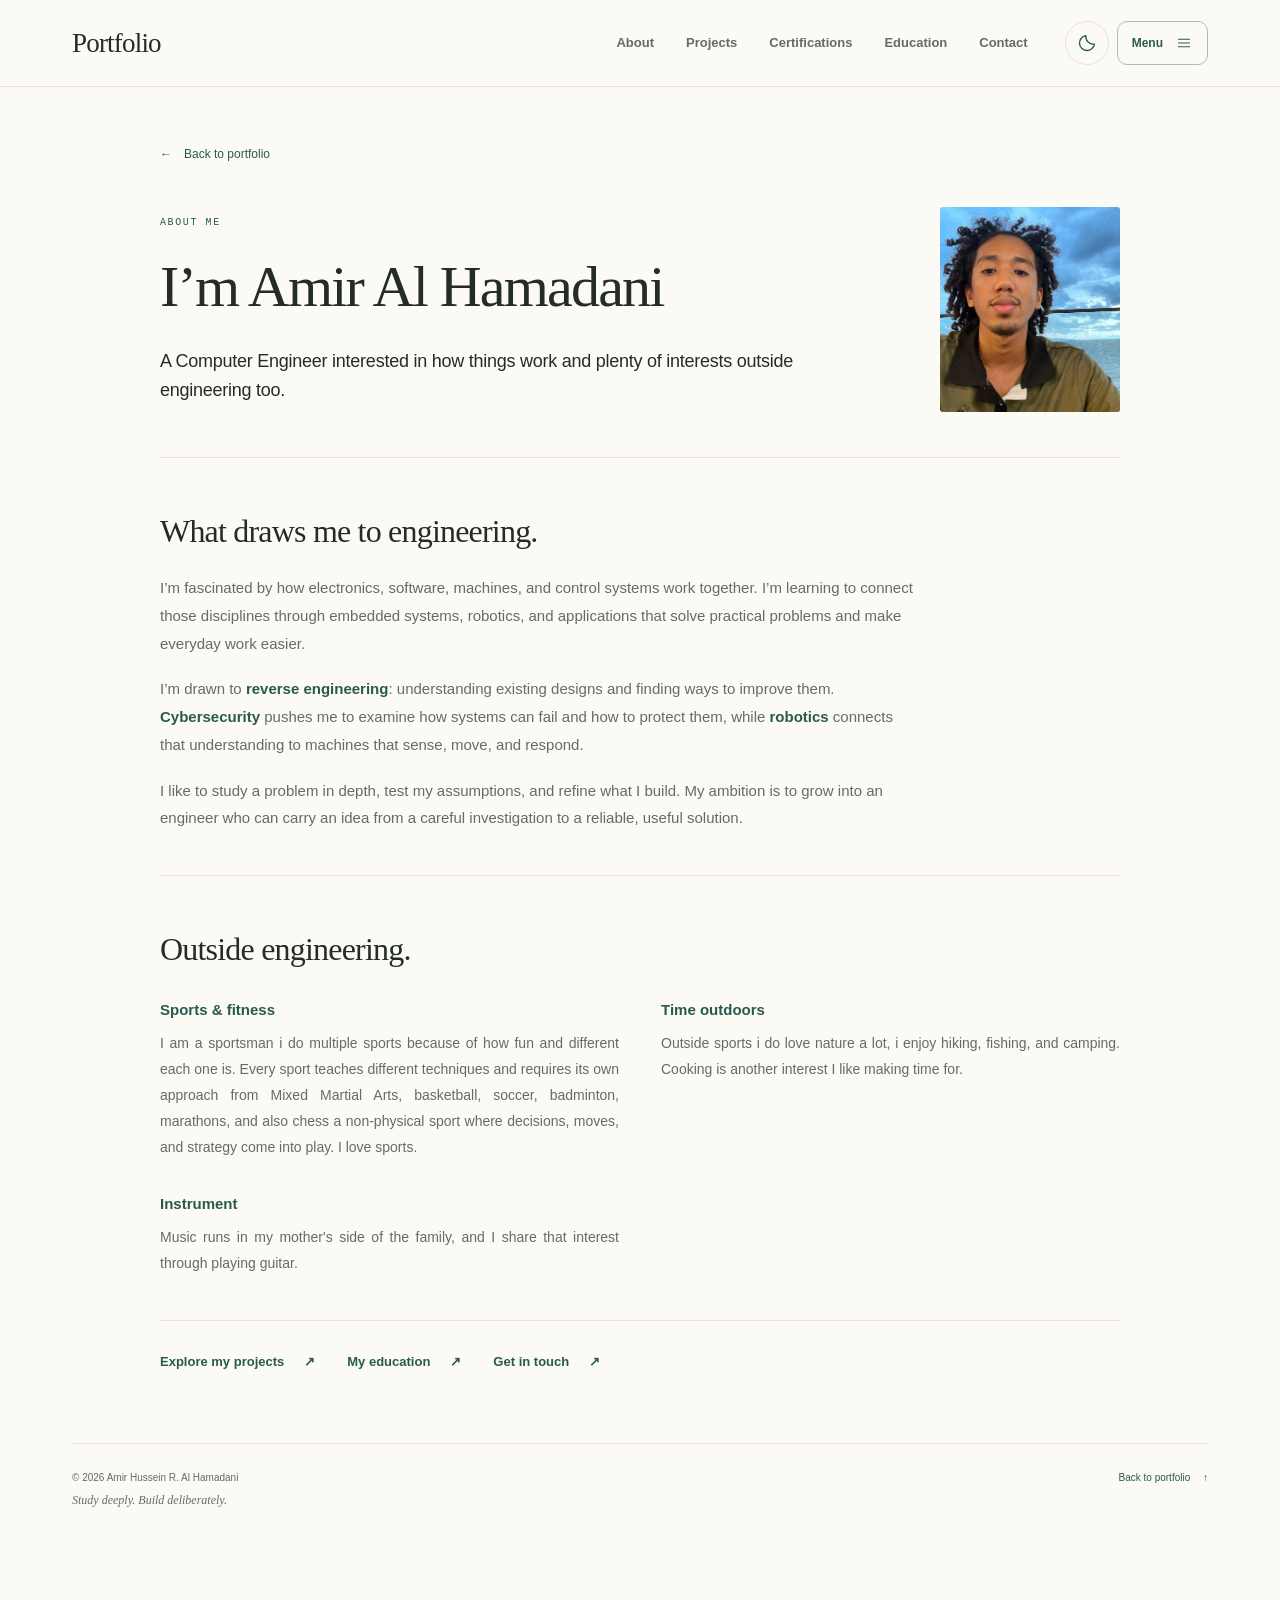
==== commit 792cb80e: "chnaged the student" ====
--- a/about.html
+++ b/about.html
@@ -6,10 +6,10 @@
     <meta name="color-scheme" content="light">
     <meta name="theme-color" content="#fcfaf5">
     <title>About — Amir Al Hamadani</title>
-    <meta name="description" content="Get to know Amir Al Hamadani: a Computer Engineering student with interests in sports, the outdoors, music, reading, and Islam.">
+    <meta name="description" content="Get to know Amir Al Hamadani: a Computer Engineer with interests in sports, the outdoors, music, reading, and Islam.">
     <meta property="og:type" content="website">
     <meta property="og:title" content="About — Amir Al Hamadani">
-    <meta property="og:description" content="Get to know Amir Al Hamadani: a Computer Engineering student with interests in sports, the outdoors, music, reading, and Islam.">
+    <meta property="og:description" content="Get to know Amir Al Hamadani: a Computer Engineer with interests in sports, the outdoors, music, reading, and Islam.">
     <meta property="og:url" content="https://alhamadaniamir.github.io/about.html">
     <link rel="canonical" href="https://alhamadaniamir.github.io/about.html">
     <!-- Read the saved theme before the first paint, including the loading screen. -->
@@ -185,7 +185,7 @@
     <a class="skip-link" href="#main">Skip to content</a>
     <header class="site-header">
       <div class="header-inner">
-        <a class="wordmark" href="index.html" aria-label="Portfolio home"><span>Portfolio</span></a>
+        <a class="wordmark" href="index.html#about" aria-label="Portfolio home"><span>Portfolio</span></a>
         <nav class="main-nav" aria-label="Main navigation">
           <a href="index.html#about" class="nav-link">About</a>
           <a href="index.html#work" class="nav-link">Projects</a>
@@ -207,19 +207,18 @@
             <a href="certifications.html">Certifications &amp; seminars <span aria-hidden="true">↗</span></a>
             <a href="education.html">Education <span aria-hidden="true">↗</span></a>
             <a href="contact.html">Get in touch <span aria-hidden="true">↗</span></a>
-            <a class="menu-resume" href="assets/Amir-Al-Hamadani-Resume.pdf" target="_blank" rel="noopener noreferrer">Open résumé <span class="file-type">PDF ↗</span></a>
           </nav>
         </details>
       </div>
     </header>
 
     <main id="main" class="archive-main personal-page">
-      <a class="archive-back" href="index.html"><span aria-hidden="true">←</span> Back to portfolio</a>
+      <a class="archive-back" href="index.html#about"><span aria-hidden="true">←</span> Back to portfolio</a>
       <section class="archive-intro about-intro" aria-labelledby="about-page-title">
         <div>
           <p class="section-eyebrow">ABOUT ME</p>
           <h1 id="about-page-title">I’m Amir Al Hamadani</h1>
-          <p class="intro-lead">A Computer Engineering student interested in how things work and plenty of interests outside engineering too.</p>
+          <p class="intro-lead">A Computer Engineer interested in how things work and plenty of interests outside engineering too.</p>
         </div>
         <img class="about-portrait" src="assets/profile.jpg" width="960" height="966" alt="Amir Al Hamadani">
       </section>
--- a/style.css
+++ b/style.css
@@ -13,8 +13,8 @@
   --border-accent: #aebdaf;
   --panel-ink: #4c5f53;
   --shadow: #173f3017;
-  --portrait-ring: #3eac72;
-  --portrait-glow: #45b97a;
+  --portrait-ring: #6aa885;
+  --portrait-glow: #68ab85;
   --serif: Georgia, "Times New Roman", serif;
   --sans: "Segoe UI", -apple-system, BlinkMacSystemFont, Arial, sans-serif;
   --mono: "SFMono-Regular", Consolas, "Liberation Mono", monospace;
@@ -33,8 +33,8 @@
   --border-accent: #668b72;
   --panel-ink: #bfccc0;
   --shadow: #00000038;
-  --portrait-ring: #6be3a4;
-  --portrait-glow: #56ca8d;
+  --portrait-ring: #7bc69a;
+  --portrait-glow: #71b78e;
 }
 
 *, *::before, *::after { box-sizing: border-box; }
@@ -98,10 +98,15 @@
 .hero-portrait-wrap { position: relative; grid-column: 1; grid-row: 1; display: grid; place-items: center; width: 310px; aspect-ratio: 1; justify-self: center; }
 .hero-portrait-ring { position: absolute; inset: 0; border: 1px solid color-mix(in srgb, var(--portrait-ring) 65%, transparent); border-radius: 50%; box-shadow: 0 0 22px color-mix(in srgb, var(--portrait-glow) 25%, transparent); transform: rotate(-9deg) scale(.96); transition: transform .8s cubic-bezier(.22, 1, .36, 1), border-color .4s ease; }
 .hero-portrait-wrap:hover .hero-portrait-ring { transform: rotate(0) scale(1); border-color: var(--accent); }
-.hero-portrait { display: block; width: calc(100% - 18px); height: calc(100% - 18px); border-radius: 50%; object-fit: cover; object-position: center 42%; box-shadow: 0 0 0 2px var(--portrait-ring), 0 0 24px color-mix(in srgb, var(--portrait-glow) 55%, transparent), 0 0 58px color-mix(in srgb, var(--portrait-glow) 35%, transparent); }
-.hero-scroll-cue { position: absolute; right: 48px; bottom: 28px; display: inline-flex; align-items: center; gap: 11px; color: var(--muted); font: 9px/1.5 var(--mono); letter-spacing: .7px; transition: color .2s ease; }
-.hero-scroll-cue:hover { color: var(--accent); }
-.hero-scroll-cue svg { width: 17px; height: 17px; fill: none; stroke: currentColor; stroke-width: 1.4; stroke-linecap: round; stroke-linejoin: round; animation: hero-cue-bob 1.8s ease-in-out infinite; }
+.hero-portrait { display: block; width: calc(100% - 18px); height: calc(100% - 18px); border-radius: 50%; object-fit: cover; object-position: center 42%; box-shadow: 0 0 0 1.5px var(--portrait-ring), 0 0 22px color-mix(in srgb, var(--portrait-glow) 28%, transparent), 0 0 48px color-mix(in srgb, var(--portrait-glow) 16%, transparent); transition: scale .32s ease, translate .32s ease; }
+@media (hover: hover) and (pointer: fine) and (prefers-reduced-motion: no-preference) {
+  body:not(.hero-entry-running) .hero-portrait:hover { scale: 1.025; translate: 0 -3px; }
+}
+.hero-scroll-cue { position: absolute; right: 48px; bottom: 28px; display: inline-flex; align-items: center; gap: 12px; min-height: 44px; padding: 8px 0; color: var(--accent); font: 600 13px/1.4 var(--sans); letter-spacing: .1px; transition: color .2s ease; }
+.hero-scroll-cue span { text-decoration: underline; text-decoration-color: var(--border-accent); text-underline-offset: 5px; text-decoration-thickness: 1px; }
+.hero-scroll-cue:hover { color: var(--accent-dark); }
+.hero-scroll-cue:hover span { text-decoration-color: currentColor; }
+.hero-scroll-cue svg { width: 21px; height: 21px; fill: none; stroke: currentColor; stroke-width: 1.8; stroke-linecap: round; stroke-linejoin: round; animation: hero-cue-bob 1.8s ease-in-out infinite; }
 @keyframes hero-cue-bob { 0%, 100% { transform: translateY(-2px); } 50% { transform: translateY(3px); } }
 .profile { position: sticky; top: calc(var(--header-height, 86px) + 46px); align-self: start; max-height: calc(100vh - var(--header-height, 86px) - 70px); overflow-y: auto; padding-bottom: 40px; scrollbar-width: none; -ms-overflow-style: none; }
 .profile::-webkit-scrollbar { display: none; }
@@ -112,10 +117,14 @@
 .profile-name { margin-top: 24px; font-family: var(--serif); font-size: 32px; font-weight: 400; letter-spacing: -.9px; line-height: 1.18; }
 .name-dot { color: var(--accent); }
 .profile-role { margin-top: 13px; font-size: 12px; font-weight: 600; line-height: 1.6; }
+.profile-availability { display: flex; align-items: center; gap: 7px; width: fit-content; margin-top: 10px; padding: 5px 10px; border: 1px solid var(--border-accent); border-radius: 999px; background: var(--soft-green); color: var(--accent); font-size: 11px; font-weight: 600; line-height: 1.5; }
+.profile-availability::before { content: ""; flex: 0 0 6px; width: 6px; height: 6px; border-radius: 50%; background: var(--accent); }
 .profile-school { margin-top: 4px; color: var(--muted); font-size: 12px; line-height: 1.7; max-width: 205px; }
-.profile-links { display: grid; gap: 12px; margin-top: 28px; padding-top: 23px; border-top: 1px solid var(--rule); max-width: 194px; }
+.profile-links { display: grid; gap: 12px; margin-top: 28px; padding-top: 23px; border-top: 1px solid var(--rule); max-width: 100%; }
 .profile-links a { display: flex; align-items: center; gap: 10px; width: 100%; font-size: 12px; line-height: 1.5; color: var(--muted); transition: color .15s ease; }
 .profile-links a:hover { color: var(--accent); }
+.profile-links .profile-resume { width: 100%; flex-basis: 100%; padding: 5px 0; border-radius: 0; background: var(--soft-green); color: var(--accent); font-weight: 600; text-decoration: none; }
+.profile-links .profile-resume:hover { color: var(--accent-dark); }
 .profile-links a > span:last-child { margin-left: auto; }
 .profile-links svg { width: 15px; height: 15px; fill: none; stroke: currentColor; stroke-width: 1.5; stroke-linecap: round; stroke-linejoin: round; }
 .social-links { display: flex; flex-wrap: wrap; gap: 10px 22px; margin-top: 18px; }
@@ -153,14 +162,14 @@
 @media (prefers-reduced-motion: no-preference) {
   html:not(.theme-reveal) .site-header { view-transition-name: site-header; }
   html:active-view-transition-type(page)::view-transition-old(root) { animation: page-depart .26s ease-out both; mix-blend-mode: normal; }
-  html:active-view-transition-type(page)::view-transition-new(root) { animation: page-arrive .56s .06s cubic-bezier(.22, 1, .36, 1) both; mix-blend-mode: normal; }
+  html:active-view-transition-type(page)::view-transition-new(root) { animation: page-arrive .96s .04s cubic-bezier(.22, 1, .36, 1) both; mix-blend-mode: normal; }
   html:active-view-transition-type(page)::view-transition-group(site-header),
   html:active-view-transition-type(page)::view-transition-old(site-header),
   html:active-view-transition-type(page)::view-transition-new(site-header) { animation: none; mix-blend-mode: normal; }
   html:active-view-transition-type(page)::view-transition { pointer-events: none; }
 }
 @keyframes page-depart { to { opacity: 0; transform: translateY(-8px); } }
-@keyframes page-arrive { from { opacity: 0; transform: translateY(12px); } to { opacity: 1; transform: translateY(0); } }
+@keyframes page-arrive { from { opacity: 0; transform: translateY(18px); } to { opacity: 1; transform: translateY(0); } }
 
 @keyframes detail-reveal { from { opacity: 0; transform: translateY(5px); } to { opacity: 1; transform: translateY(0); } }
 .project-details[open] > .details-content { animation: detail-reveal .28s ease-out; }
@@ -192,7 +201,7 @@
 .prose strong { color: var(--accent); font-weight: 600; }
 .prose p, .approach-section > p:not(.section-eyebrow) { color: var(--muted); font-size: 15px; line-height: 1.85; }
 .prose p + p { margin-top: 18px; }
-.about-section h1, .archive-intro h1, .section h2, .archive-section h2, .project h3, .personal-interest h3, .education-item h3, .toolkit-group h3, .certificate-info h3, .engineering-decision h4 { position: relative; width: fit-content; max-width: 100%; transition: color .28s ease, transform .35s cubic-bezier(.22, 1, .36, 1); }
+.about-section h1, .archive-intro h1, .section h2, .archive-section h2, .project h3, .personal-interest h3, .education-item h3, .toolkit-group h3, .certificate-info h3, .engineering-decision h4 { position: relative; width: fit-content; max-width: 100%; transition: color .28s ease; }
 .intro-actions { display: flex; flex-wrap: wrap; gap: 0 28px; }
 .text-link { display: inline-flex; align-items: center; gap: 20px; margin-top: 25px; color: var(--accent); font-size: 13px; font-weight: 600; }
 .text-link span { transition: transform .2s ease; }
@@ -219,7 +228,7 @@
 .project-topline { display: flex; align-items: center; justify-content: space-between; gap: 16px; margin-bottom: 11px; }
 .project-category, .project-number { color: var(--panel-ink); font-family: var(--mono); font-size: 11px; line-height: 1.7; letter-spacing: .5px; transition: color .25s ease; }
 .project-number { letter-spacing: 0; }
-.project h3 { font-family: var(--serif); font-size: 30px; font-weight: 400; line-height: 1.3; letter-spacing: -.6px; transition: color .28s ease, transform .35s cubic-bezier(.22, 1, .36, 1); }
+.project h3 { font-family: var(--serif); font-size: 30px; font-weight: 400; line-height: 1.3; letter-spacing: -.6px; transition: color .28s ease; }
 .project-subtitle { margin-top: 4px; font-size: 14px; font-weight: 600; color: var(--accent); }
 .project > p:not(.project-subtitle) { margin-top: 15px; font-size: 15px; line-height: 1.8; color: var(--ink); }
 .project > p:not(.project-subtitle, .project-connection) { max-width: 72ch; }
@@ -332,12 +341,12 @@
 
 @media (hover: hover) and (pointer: fine) {
   .section h2::after, .archive-section h2::after, .archive-intro h1::after, .about-section h1::after, .project h3::after, .personal-interest h3::after, .education-item h3::after, .toolkit-group h3::after, .certificate-info h3::after, .engineering-decision h4::after { content: ""; position: absolute; left: 0; bottom: -.16em; width: 42px; height: 1px; background: currentColor; opacity: .65; transform: scaleX(0); transform-origin: left; transition: transform .38s cubic-bezier(.22, 1, .36, 1); pointer-events: none; }
-  .section h2:hover, .archive-section h2:hover, .archive-intro h1:hover, .about-section h1:hover, .project h3:hover, .personal-interest h3:hover, .education-item h3:hover, .toolkit-group h3:hover, .certificate-info h3:hover, .engineering-decision h4:hover { color: var(--accent); transform: translateX(2px); }
+  .section h2:hover, .archive-section h2:hover, .archive-intro h1:hover, .about-section h1:hover, .project h3:hover, .personal-interest h3:hover, .education-item h3:hover, .toolkit-group h3:hover, .certificate-info h3:hover, .engineering-decision h4:hover { color: var(--accent); }
   .section h2:hover::after, .archive-section h2:hover::after, .archive-intro h1:hover::after, .about-section h1:hover::after, .project h3:hover::after, .personal-interest h3:hover::after, .education-item h3:hover::after, .toolkit-group h3:hover::after, .certificate-info h3:hover::after, .engineering-decision h4:hover::after { transform: scaleX(1); }
   .project::before { content: ""; position: absolute; top: 34px; bottom: 38px; left: -12px; width: 2px; background: var(--accent); opacity: 0; transform: scaleY(.08); transform-origin: top; transition: opacity .24s ease, transform .4s cubic-bezier(.22, 1, .36, 1); pointer-events: none; }
   .project:hover::before, .project:focus-within::before { opacity: .75; transform: scaleY(1); }
   .project:hover .project-category, .project:hover .project-number, .project:focus-within .project-category, .project:focus-within .project-number { color: var(--accent); }
-  .project:hover h3 { color: var(--accent); transform: translateX(3px); }
+  .project:hover h3 { color: var(--accent); }
   .media-image-link:hover { box-shadow: 0 5px 18px var(--shadow); }
   .media-image-link:hover .project-image { transform: scale(1.018); border-color: var(--accent); }
   .certificate-card:hover { translate: 0 -2px; border-color: var(--border-accent); box-shadow: 0 5px 16px var(--shadow); }
@@ -437,7 +446,6 @@
 .menu-panel a > span { color: var(--accent); transition: transform .18s ease; }
 .menu-panel a:hover > span, .menu-panel a:focus-visible > span { transform: translateX(3px); }
 .menu-panel a[aria-current="page"] { box-shadow: inset 2px 0 var(--accent); }
-.menu-panel .menu-resume { margin-top: 12px; padding: 11px 12px; border: 1px solid var(--border-accent); background: var(--soft-green); color: var(--accent); font-size: 12px; font-weight: 600; }
 .project .project-title-long { max-width: 790px; font-size: clamp(23px, 2.4vw, 28px); line-height: 1.38; letter-spacing: -.5px; }
 .project-connection { padding: 14px 16px; background: var(--soft-green); border-left: 2px solid var(--border-accent); }
 .project-connection a { color: var(--accent); text-decoration: underline; }
@@ -513,7 +521,7 @@
   .page-layout { max-width: 1280px; grid-template-columns: 250px minmax(0, 1fr); column-gap: 100px; padding-top: 88px; }
   .profile-mark { width: 212px; height: 230px; }
   .profile-art { width: 212px; height: 212px; }
-  .profile-links { max-width: 212px; }
+  .profile-links { max-width: 100%; }
   .site-footer { max-width: 1184px; }
   .prose p { font-size: 16px; }
   h1 { font-size: 56px; }
@@ -525,7 +533,7 @@
   .profile-mark { width: 170px; height: 188px; }
   .profile-art { width: 170px; height: 170px; }
   .profile-name { font-size: 29px; }
-  .profile-links { max-width: 170px; }
+  .profile-links { max-width: 100%; }
   .profile-school { max-width: 170px; }
   .main-nav { gap: 4px; }
   .header-resume { margin-left: 28px; }
@@ -580,6 +588,7 @@
   .profile-name br { display: none; }
   .profile-name br::after { content: " "; }
   .profile-role { grid-column: 2; margin-top: 5px; font-size: 11px; }
+  .profile-availability { grid-column: 2; margin-top: 7px; padding: 4px 8px; font-size: 10px; }
   .profile-school { grid-column: 2; margin-top: 1px; font-size: 10px; max-width: none; }
   .profile-links { grid-column: 2; display: flex; align-items: center; flex-wrap: wrap; gap: 9px 19px; border: 0; padding: 0; margin: 12px 0 0; max-width: none; }
   .profile-links a { width: auto; gap: 5px; font-size: 10px; }
@@ -711,29 +720,32 @@
 .hero-morph-ready .home-hero { position: fixed; z-index: 5; top: 0; right: 0; left: 0; height: 100svh; min-height: 0; pointer-events: none; }
 .hero-morph-ready .hero-socials, .hero-morph-ready .hero-resume, .hero-morph-ready .hero-scroll-cue { pointer-events: auto; }
 .hero-morph-ready .page-layout { position: relative; z-index: 3; }
-.hero-morph-ready .hero-portrait { position: fixed; z-index: 1; left: var(--flight-x); top: var(--flight-y); width: var(--flight-width); height: var(--flight-height); border-radius: var(--flight-radius); box-shadow: 0 0 0 2px color-mix(in srgb, var(--portrait-ring) calc(var(--opening-glow, 1) * 100%), transparent), 0 0 24px color-mix(in srgb, var(--portrait-glow) calc(var(--opening-glow, 1) * 55%), transparent), 0 0 58px color-mix(in srgb, var(--portrait-glow) calc(var(--opening-glow, 1) * 35%), transparent); }
+.hero-morph-ready .hero-portrait { position: fixed; z-index: 1; left: var(--flight-origin-x); top: var(--flight-origin-y); width: var(--flight-width); height: var(--flight-height); border-radius: var(--flight-radius); transform: translate3d(var(--flight-x), var(--flight-y), 0); pointer-events: auto; box-shadow: 0 0 0 1.5px color-mix(in srgb, var(--portrait-ring) calc(var(--opening-glow, 1) * 100%), transparent), 0 0 22px color-mix(in srgb, var(--portrait-glow) calc(var(--opening-glow, 1) * 28%), transparent), 0 0 48px color-mix(in srgb, var(--portrait-glow) calc(var(--opening-glow, 1) * 16%), transparent); }
+.hero-entry-running .hero-portrait { will-change: transform; }
 .hero-morph-ready .hero-copy { opacity: var(--opening-extras, 1); transform: translate3d(var(--opening-copy-shift, 0px), 0, 0); }
 .hero-morph-ready .hero-portrait-ring { opacity: var(--opening-extras, 1); transform: scale(var(--opening-ring-scale, .96)); transition: none; }
 .hero-morph-ready .hero-scroll-cue { opacity: var(--opening-cue, 1); }
 .hero-morph-complete .home-hero { visibility: hidden; pointer-events: none; }
 .hero-morph-active .page-layout { transform: translateY(var(--opening-offset, 0px)); opacity: var(--opening-reveal-opacity, 0); }
-.profile-entry-curtain { display: none; position: fixed; z-index: 4; inset: 0; overflow: hidden; pointer-events: none; }
-.hero-morph-active .profile-entry-curtain { display: block; }
-.profile-entry-panel { position: absolute; inset: -1px; background: var(--paper); filter: drop-shadow(0 0 18px color-mix(in srgb, var(--accent) 15%, transparent)); }
-.profile-entry-panel--left { clip-path: polygon(0 0, 60.1% 0, 40.1% 100%, 0 100%); transform: translate3d(calc(-105vw * var(--opening-curtain-progress, 0)), calc(-12vh * var(--opening-curtain-progress, 0)), 0); }
-.profile-entry-panel--right { clip-path: polygon(59.9% 0, 100% 0, 100% 100%, 39.9% 100%); transform: translate3d(calc(105vw * var(--opening-curtain-progress, 0)), calc(12vh * var(--opening-curtain-progress, 0)), 0); }
 .hero-morph-active .profile { position: relative; top: auto; max-height: none; overflow: visible; }
 .hero-morph-active .profile-mark { background: transparent; border-color: transparent; }
 .hero-morph-active .profile-photo { opacity: 0; }
 .hero-morph-active .profile > :not(.profile-mark) { opacity: var(--opening-sidebar-opacity, 0); }
 .profile-name-text, .intro-lead-text { display: block; }
+.opening-title-piece { display: inline-block; max-width: 100%; }
+.hero-morph-active .opening-title-piece,
+.hero-morph-active .intro-lead-text,
+.hero-morph-active .about-section .prose > p { transform: translate3d(var(--piece-shift, 0px), 0, 0); opacity: var(--piece-opacity, 0); transition: none; }
+.hero-entry-running .opening-title-piece,
+.hero-entry-running .intro-lead-text,
+.hero-entry-running .about-section .prose > p { will-change: transform, opacity; }
 /* Measure the resting layout without disturbing the visible scroll position. */
 .hero-morph-measuring .page-layout { transform: none !important; clip-path: none !important; opacity: 1 !important; }
 .hero-morph-measuring .profile { position: relative !important; top: auto !important; max-height: none !important; overflow: visible !important; }
-.hero-morph-measuring .hero-portrait { position: static !important; width: calc(100% - 18px) !important; height: calc(100% - 18px) !important; border-radius: 50% !important; }
+.hero-morph-measuring .hero-portrait { position: static !important; width: calc(100% - 18px) !important; height: calc(100% - 18px) !important; border-radius: 50% !important; transform: none !important; scale: 1 !important; translate: none !important; transition: none !important; }
 
 @media print {
-  .home-hero, .hero-scroll-space, .profile-entry-curtain { display: none !important; }
+  .home-hero, .hero-scroll-space { display: none !important; }
   .certificate-marquee-controls, .certificate-marquee .certificate-reel-copy { display: none !important; }
   .certificate-marquee-viewport { overflow: visible; padding: 0; }
   .certificate-marquee-track { display: block; width: auto; }
--- a/style.css
+++ b/style.css
@@ -13,8 +13,8 @@
   --border-accent: #aebdaf;
   --panel-ink: #4c5f53;
   --shadow: #173f3017;
-  --portrait-ring: #3eac72;
-  --portrait-glow: #45b97a;
+  --portrait-ring: #6aa885;
+  --portrait-glow: #68ab85;
   --serif: Georgia, "Times New Roman", serif;
   --sans: "Segoe UI", -apple-system, BlinkMacSystemFont, Arial, sans-serif;
   --mono: "SFMono-Regular", Consolas, "Liberation Mono", monospace;
@@ -33,8 +33,8 @@
   --border-accent: #668b72;
   --panel-ink: #bfccc0;
   --shadow: #00000038;
-  --portrait-ring: #6be3a4;
-  --portrait-glow: #56ca8d;
+  --portrait-ring: #7bc69a;
+  --portrait-glow: #71b78e;
 }
 
 *, *::before, *::after { box-sizing: border-box; }
@@ -98,10 +98,15 @@
 .hero-portrait-wrap { position: relative; grid-column: 1; grid-row: 1; display: grid; place-items: center; width: 310px; aspect-ratio: 1; justify-self: center; }
 .hero-portrait-ring { position: absolute; inset: 0; border: 1px solid color-mix(in srgb, var(--portrait-ring) 65%, transparent); border-radius: 50%; box-shadow: 0 0 22px color-mix(in srgb, var(--portrait-glow) 25%, transparent); transform: rotate(-9deg) scale(.96); transition: transform .8s cubic-bezier(.22, 1, .36, 1), border-color .4s ease; }
 .hero-portrait-wrap:hover .hero-portrait-ring { transform: rotate(0) scale(1); border-color: var(--accent); }
-.hero-portrait { display: block; width: calc(100% - 18px); height: calc(100% - 18px); border-radius: 50%; object-fit: cover; object-position: center 42%; box-shadow: 0 0 0 2px var(--portrait-ring), 0 0 24px color-mix(in srgb, var(--portrait-glow) 55%, transparent), 0 0 58px color-mix(in srgb, var(--portrait-glow) 35%, transparent); }
-.hero-scroll-cue { position: absolute; right: 48px; bottom: 28px; display: inline-flex; align-items: center; gap: 11px; color: var(--muted); font: 9px/1.5 var(--mono); letter-spacing: .7px; transition: color .2s ease; }
-.hero-scroll-cue:hover { color: var(--accent); }
-.hero-scroll-cue svg { width: 17px; height: 17px; fill: none; stroke: currentColor; stroke-width: 1.4; stroke-linecap: round; stroke-linejoin: round; animation: hero-cue-bob 1.8s ease-in-out infinite; }
+.hero-portrait { display: block; width: calc(100% - 18px); height: calc(100% - 18px); border-radius: 50%; object-fit: cover; object-position: center 42%; box-shadow: 0 0 0 1.5px var(--portrait-ring), 0 0 22px color-mix(in srgb, var(--portrait-glow) 28%, transparent), 0 0 48px color-mix(in srgb, var(--portrait-glow) 16%, transparent); transition: scale .32s ease, translate .32s ease; }
+@media (hover: hover) and (pointer: fine) and (prefers-reduced-motion: no-preference) {
+  body:not(.hero-entry-running) .hero-portrait:hover { scale: 1.025; translate: 0 -3px; }
+}
+.hero-scroll-cue { position: absolute; right: 48px; bottom: 28px; display: inline-flex; align-items: center; gap: 12px; min-height: 44px; padding: 8px 0; color: var(--accent); font: 600 13px/1.4 var(--sans); letter-spacing: .1px; transition: color .2s ease; }
+.hero-scroll-cue span { text-decoration: underline; text-decoration-color: var(--border-accent); text-underline-offset: 5px; text-decoration-thickness: 1px; }
+.hero-scroll-cue:hover { color: var(--accent-dark); }
+.hero-scroll-cue:hover span { text-decoration-color: currentColor; }
+.hero-scroll-cue svg { width: 21px; height: 21px; fill: none; stroke: currentColor; stroke-width: 1.8; stroke-linecap: round; stroke-linejoin: round; animation: hero-cue-bob 1.8s ease-in-out infinite; }
 @keyframes hero-cue-bob { 0%, 100% { transform: translateY(-2px); } 50% { transform: translateY(3px); } }
 .profile { position: sticky; top: calc(var(--header-height, 86px) + 46px); align-self: start; max-height: calc(100vh - var(--header-height, 86px) - 70px); overflow-y: auto; padding-bottom: 40px; scrollbar-width: none; -ms-overflow-style: none; }
 .profile::-webkit-scrollbar { display: none; }
@@ -112,10 +117,14 @@
 .profile-name { margin-top: 24px; font-family: var(--serif); font-size: 32px; font-weight: 400; letter-spacing: -.9px; line-height: 1.18; }
 .name-dot { color: var(--accent); }
 .profile-role { margin-top: 13px; font-size: 12px; font-weight: 600; line-height: 1.6; }
+.profile-availability { display: flex; align-items: center; gap: 7px; width: fit-content; margin-top: 10px; padding: 5px 10px; border: 1px solid var(--border-accent); border-radius: 999px; background: var(--soft-green); color: var(--accent); font-size: 11px; font-weight: 600; line-height: 1.5; }
+.profile-availability::before { content: ""; flex: 0 0 6px; width: 6px; height: 6px; border-radius: 50%; background: var(--accent); }
 .profile-school { margin-top: 4px; color: var(--muted); font-size: 12px; line-height: 1.7; max-width: 205px; }
-.profile-links { display: grid; gap: 12px; margin-top: 28px; padding-top: 23px; border-top: 1px solid var(--rule); max-width: 194px; }
+.profile-links { display: grid; gap: 12px; margin-top: 28px; padding-top: 23px; border-top: 1px solid var(--rule); max-width: 100%; }
 .profile-links a { display: flex; align-items: center; gap: 10px; width: 100%; font-size: 12px; line-height: 1.5; color: var(--muted); transition: color .15s ease; }
 .profile-links a:hover { color: var(--accent); }
+.profile-links .profile-resume { width: 100%; flex-basis: 100%; padding: 5px 0; border-radius: 0; background: var(--soft-green); color: var(--accent); font-weight: 600; text-decoration: none; }
+.profile-links .profile-resume:hover { color: var(--accent-dark); }
 .profile-links a > span:last-child { margin-left: auto; }
 .profile-links svg { width: 15px; height: 15px; fill: none; stroke: currentColor; stroke-width: 1.5; stroke-linecap: round; stroke-linejoin: round; }
 .social-links { display: flex; flex-wrap: wrap; gap: 10px 22px; margin-top: 18px; }
@@ -153,14 +162,14 @@
 @media (prefers-reduced-motion: no-preference) {
   html:not(.theme-reveal) .site-header { view-transition-name: site-header; }
   html:active-view-transition-type(page)::view-transition-old(root) { animation: page-depart .26s ease-out both; mix-blend-mode: normal; }
-  html:active-view-transition-type(page)::view-transition-new(root) { animation: page-arrive .56s .06s cubic-bezier(.22, 1, .36, 1) both; mix-blend-mode: normal; }
+  html:active-view-transition-type(page)::view-transition-new(root) { animation: page-arrive .96s .04s cubic-bezier(.22, 1, .36, 1) both; mix-blend-mode: normal; }
   html:active-view-transition-type(page)::view-transition-group(site-header),
   html:active-view-transition-type(page)::view-transition-old(site-header),
   html:active-view-transition-type(page)::view-transition-new(site-header) { animation: none; mix-blend-mode: normal; }
   html:active-view-transition-type(page)::view-transition { pointer-events: none; }
 }
 @keyframes page-depart { to { opacity: 0; transform: translateY(-8px); } }
-@keyframes page-arrive { from { opacity: 0; transform: translateY(12px); } to { opacity: 1; transform: translateY(0); } }
+@keyframes page-arrive { from { opacity: 0; transform: translateY(18px); } to { opacity: 1; transform: translateY(0); } }
 
 @keyframes detail-reveal { from { opacity: 0; transform: translateY(5px); } to { opacity: 1; transform: translateY(0); } }
 .project-details[open] > .details-content { animation: detail-reveal .28s ease-out; }
@@ -192,7 +201,7 @@
 .prose strong { color: var(--accent); font-weight: 600; }
 .prose p, .approach-section > p:not(.section-eyebrow) { color: var(--muted); font-size: 15px; line-height: 1.85; }
 .prose p + p { margin-top: 18px; }
-.about-section h1, .archive-intro h1, .section h2, .archive-section h2, .project h3, .personal-interest h3, .education-item h3, .toolkit-group h3, .certificate-info h3, .engineering-decision h4 { position: relative; width: fit-content; max-width: 100%; transition: color .28s ease, transform .35s cubic-bezier(.22, 1, .36, 1); }
+.about-section h1, .archive-intro h1, .section h2, .archive-section h2, .project h3, .personal-interest h3, .education-item h3, .toolkit-group h3, .certificate-info h3, .engineering-decision h4 { position: relative; width: fit-content; max-width: 100%; transition: color .28s ease; }
 .intro-actions { display: flex; flex-wrap: wrap; gap: 0 28px; }
 .text-link { display: inline-flex; align-items: center; gap: 20px; margin-top: 25px; color: var(--accent); font-size: 13px; font-weight: 600; }
 .text-link span { transition: transform .2s ease; }
@@ -219,7 +228,7 @@
 .project-topline { display: flex; align-items: center; justify-content: space-between; gap: 16px; margin-bottom: 11px; }
 .project-category, .project-number { color: var(--panel-ink); font-family: var(--mono); font-size: 11px; line-height: 1.7; letter-spacing: .5px; transition: color .25s ease; }
 .project-number { letter-spacing: 0; }
-.project h3 { font-family: var(--serif); font-size: 30px; font-weight: 400; line-height: 1.3; letter-spacing: -.6px; transition: color .28s ease, transform .35s cubic-bezier(.22, 1, .36, 1); }
+.project h3 { font-family: var(--serif); font-size: 30px; font-weight: 400; line-height: 1.3; letter-spacing: -.6px; transition: color .28s ease; }
 .project-subtitle { margin-top: 4px; font-size: 14px; font-weight: 600; color: var(--accent); }
 .project > p:not(.project-subtitle) { margin-top: 15px; font-size: 15px; line-height: 1.8; color: var(--ink); }
 .project > p:not(.project-subtitle, .project-connection) { max-width: 72ch; }
@@ -332,12 +341,12 @@
 
 @media (hover: hover) and (pointer: fine) {
   .section h2::after, .archive-section h2::after, .archive-intro h1::after, .about-section h1::after, .project h3::after, .personal-interest h3::after, .education-item h3::after, .toolkit-group h3::after, .certificate-info h3::after, .engineering-decision h4::after { content: ""; position: absolute; left: 0; bottom: -.16em; width: 42px; height: 1px; background: currentColor; opacity: .65; transform: scaleX(0); transform-origin: left; transition: transform .38s cubic-bezier(.22, 1, .36, 1); pointer-events: none; }
-  .section h2:hover, .archive-section h2:hover, .archive-intro h1:hover, .about-section h1:hover, .project h3:hover, .personal-interest h3:hover, .education-item h3:hover, .toolkit-group h3:hover, .certificate-info h3:hover, .engineering-decision h4:hover { color: var(--accent); transform: translateX(2px); }
+  .section h2:hover, .archive-section h2:hover, .archive-intro h1:hover, .about-section h1:hover, .project h3:hover, .personal-interest h3:hover, .education-item h3:hover, .toolkit-group h3:hover, .certificate-info h3:hover, .engineering-decision h4:hover { color: var(--accent); }
   .section h2:hover::after, .archive-section h2:hover::after, .archive-intro h1:hover::after, .about-section h1:hover::after, .project h3:hover::after, .personal-interest h3:hover::after, .education-item h3:hover::after, .toolkit-group h3:hover::after, .certificate-info h3:hover::after, .engineering-decision h4:hover::after { transform: scaleX(1); }
   .project::before { content: ""; position: absolute; top: 34px; bottom: 38px; left: -12px; width: 2px; background: var(--accent); opacity: 0; transform: scaleY(.08); transform-origin: top; transition: opacity .24s ease, transform .4s cubic-bezier(.22, 1, .36, 1); pointer-events: none; }
   .project:hover::before, .project:focus-within::before { opacity: .75; transform: scaleY(1); }
   .project:hover .project-category, .project:hover .project-number, .project:focus-within .project-category, .project:focus-within .project-number { color: var(--accent); }
-  .project:hover h3 { color: var(--accent); transform: translateX(3px); }
+  .project:hover h3 { color: var(--accent); }
   .media-image-link:hover { box-shadow: 0 5px 18px var(--shadow); }
   .media-image-link:hover .project-image { transform: scale(1.018); border-color: var(--accent); }
   .certificate-card:hover { translate: 0 -2px; border-color: var(--border-accent); box-shadow: 0 5px 16px var(--shadow); }
@@ -437,7 +446,6 @@
 .menu-panel a > span { color: var(--accent); transition: transform .18s ease; }
 .menu-panel a:hover > span, .menu-panel a:focus-visible > span { transform: translateX(3px); }
 .menu-panel a[aria-current="page"] { box-shadow: inset 2px 0 var(--accent); }
-.menu-panel .menu-resume { margin-top: 12px; padding: 11px 12px; border: 1px solid var(--border-accent); background: var(--soft-green); color: var(--accent); font-size: 12px; font-weight: 600; }
 .project .project-title-long { max-width: 790px; font-size: clamp(23px, 2.4vw, 28px); line-height: 1.38; letter-spacing: -.5px; }
 .project-connection { padding: 14px 16px; background: var(--soft-green); border-left: 2px solid var(--border-accent); }
 .project-connection a { color: var(--accent); text-decoration: underline; }
@@ -513,7 +521,7 @@
   .page-layout { max-width: 1280px; grid-template-columns: 250px minmax(0, 1fr); column-gap: 100px; padding-top: 88px; }
   .profile-mark { width: 212px; height: 230px; }
   .profile-art { width: 212px; height: 212px; }
-  .profile-links { max-width: 212px; }
+  .profile-links { max-width: 100%; }
   .site-footer { max-width: 1184px; }
   .prose p { font-size: 16px; }
   h1 { font-size: 56px; }
@@ -525,7 +533,7 @@
   .profile-mark { width: 170px; height: 188px; }
   .profile-art { width: 170px; height: 170px; }
   .profile-name { font-size: 29px; }
-  .profile-links { max-width: 170px; }
+  .profile-links { max-width: 100%; }
   .profile-school { max-width: 170px; }
   .main-nav { gap: 4px; }
   .header-resume { margin-left: 28px; }
@@ -580,6 +588,7 @@
   .profile-name br { display: none; }
   .profile-name br::after { content: " "; }
   .profile-role { grid-column: 2; margin-top: 5px; font-size: 11px; }
+  .profile-availability { grid-column: 2; margin-top: 7px; padding: 4px 8px; font-size: 10px; }
   .profile-school { grid-column: 2; margin-top: 1px; font-size: 10px; max-width: none; }
   .profile-links { grid-column: 2; display: flex; align-items: center; flex-wrap: wrap; gap: 9px 19px; border: 0; padding: 0; margin: 12px 0 0; max-width: none; }
   .profile-links a { width: auto; gap: 5px; font-size: 10px; }
@@ -711,29 +720,32 @@
 .hero-morph-ready .home-hero { position: fixed; z-index: 5; top: 0; right: 0; left: 0; height: 100svh; min-height: 0; pointer-events: none; }
 .hero-morph-ready .hero-socials, .hero-morph-ready .hero-resume, .hero-morph-ready .hero-scroll-cue { pointer-events: auto; }
 .hero-morph-ready .page-layout { position: relative; z-index: 3; }
-.hero-morph-ready .hero-portrait { position: fixed; z-index: 1; left: var(--flight-x); top: var(--flight-y); width: var(--flight-width); height: var(--flight-height); border-radius: var(--flight-radius); box-shadow: 0 0 0 2px color-mix(in srgb, var(--portrait-ring) calc(var(--opening-glow, 1) * 100%), transparent), 0 0 24px color-mix(in srgb, var(--portrait-glow) calc(var(--opening-glow, 1) * 55%), transparent), 0 0 58px color-mix(in srgb, var(--portrait-glow) calc(var(--opening-glow, 1) * 35%), transparent); }
+.hero-morph-ready .hero-portrait { position: fixed; z-index: 1; left: var(--flight-origin-x); top: var(--flight-origin-y); width: var(--flight-width); height: var(--flight-height); border-radius: var(--flight-radius); transform: translate3d(var(--flight-x), var(--flight-y), 0); pointer-events: auto; box-shadow: 0 0 0 1.5px color-mix(in srgb, var(--portrait-ring) calc(var(--opening-glow, 1) * 100%), transparent), 0 0 22px color-mix(in srgb, var(--portrait-glow) calc(var(--opening-glow, 1) * 28%), transparent), 0 0 48px color-mix(in srgb, var(--portrait-glow) calc(var(--opening-glow, 1) * 16%), transparent); }
+.hero-entry-running .hero-portrait { will-change: transform; }
 .hero-morph-ready .hero-copy { opacity: var(--opening-extras, 1); transform: translate3d(var(--opening-copy-shift, 0px), 0, 0); }
 .hero-morph-ready .hero-portrait-ring { opacity: var(--opening-extras, 1); transform: scale(var(--opening-ring-scale, .96)); transition: none; }
 .hero-morph-ready .hero-scroll-cue { opacity: var(--opening-cue, 1); }
 .hero-morph-complete .home-hero { visibility: hidden; pointer-events: none; }
 .hero-morph-active .page-layout { transform: translateY(var(--opening-offset, 0px)); opacity: var(--opening-reveal-opacity, 0); }
-.profile-entry-curtain { display: none; position: fixed; z-index: 4; inset: 0; overflow: hidden; pointer-events: none; }
-.hero-morph-active .profile-entry-curtain { display: block; }
-.profile-entry-panel { position: absolute; inset: -1px; background: var(--paper); filter: drop-shadow(0 0 18px color-mix(in srgb, var(--accent) 15%, transparent)); }
-.profile-entry-panel--left { clip-path: polygon(0 0, 60.1% 0, 40.1% 100%, 0 100%); transform: translate3d(calc(-105vw * var(--opening-curtain-progress, 0)), calc(-12vh * var(--opening-curtain-progress, 0)), 0); }
-.profile-entry-panel--right { clip-path: polygon(59.9% 0, 100% 0, 100% 100%, 39.9% 100%); transform: translate3d(calc(105vw * var(--opening-curtain-progress, 0)), calc(12vh * var(--opening-curtain-progress, 0)), 0); }
 .hero-morph-active .profile { position: relative; top: auto; max-height: none; overflow: visible; }
 .hero-morph-active .profile-mark { background: transparent; border-color: transparent; }
 .hero-morph-active .profile-photo { opacity: 0; }
 .hero-morph-active .profile > :not(.profile-mark) { opacity: var(--opening-sidebar-opacity, 0); }
 .profile-name-text, .intro-lead-text { display: block; }
+.opening-title-piece { display: inline-block; max-width: 100%; }
+.hero-morph-active .opening-title-piece,
+.hero-morph-active .intro-lead-text,
+.hero-morph-active .about-section .prose > p { transform: translate3d(var(--piece-shift, 0px), 0, 0); opacity: var(--piece-opacity, 0); transition: none; }
+.hero-entry-running .opening-title-piece,
+.hero-entry-running .intro-lead-text,
+.hero-entry-running .about-section .prose > p { will-change: transform, opacity; }
 /* Measure the resting layout without disturbing the visible scroll position. */
 .hero-morph-measuring .page-layout { transform: none !important; clip-path: none !important; opacity: 1 !important; }
 .hero-morph-measuring .profile { position: relative !important; top: auto !important; max-height: none !important; overflow: visible !important; }
-.hero-morph-measuring .hero-portrait { position: static !important; width: calc(100% - 18px) !important; height: calc(100% - 18px) !important; border-radius: 50% !important; }
+.hero-morph-measuring .hero-portrait { position: static !important; width: calc(100% - 18px) !important; height: calc(100% - 18px) !important; border-radius: 50% !important; transform: none !important; scale: 1 !important; translate: none !important; transition: none !important; }
 
 @media print {
-  .home-hero, .hero-scroll-space, .profile-entry-curtain { display: none !important; }
+  .home-hero, .hero-scroll-space { display: none !important; }
   .certificate-marquee-controls, .certificate-marquee .certificate-reel-copy { display: none !important; }
   .certificate-marquee-viewport { overflow: visible; padding: 0; }
   .certificate-marquee-track { display: block; width: auto; }
--- a/style.css
+++ b/style.css
@@ -13,8 +13,8 @@
   --border-accent: #aebdaf;
   --panel-ink: #4c5f53;
   --shadow: #173f3017;
-  --portrait-ring: #3eac72;
-  --portrait-glow: #45b97a;
+  --portrait-ring: #6aa885;
+  --portrait-glow: #68ab85;
   --serif: Georgia, "Times New Roman", serif;
   --sans: "Segoe UI", -apple-system, BlinkMacSystemFont, Arial, sans-serif;
   --mono: "SFMono-Regular", Consolas, "Liberation Mono", monospace;
@@ -33,8 +33,8 @@
   --border-accent: #668b72;
   --panel-ink: #bfccc0;
   --shadow: #00000038;
-  --portrait-ring: #6be3a4;
-  --portrait-glow: #56ca8d;
+  --portrait-ring: #7bc69a;
+  --portrait-glow: #71b78e;
 }
 
 *, *::before, *::after { box-sizing: border-box; }
@@ -98,10 +98,15 @@
 .hero-portrait-wrap { position: relative; grid-column: 1; grid-row: 1; display: grid; place-items: center; width: 310px; aspect-ratio: 1; justify-self: center; }
 .hero-portrait-ring { position: absolute; inset: 0; border: 1px solid color-mix(in srgb, var(--portrait-ring) 65%, transparent); border-radius: 50%; box-shadow: 0 0 22px color-mix(in srgb, var(--portrait-glow) 25%, transparent); transform: rotate(-9deg) scale(.96); transition: transform .8s cubic-bezier(.22, 1, .36, 1), border-color .4s ease; }
 .hero-portrait-wrap:hover .hero-portrait-ring { transform: rotate(0) scale(1); border-color: var(--accent); }
-.hero-portrait { display: block; width: calc(100% - 18px); height: calc(100% - 18px); border-radius: 50%; object-fit: cover; object-position: center 42%; box-shadow: 0 0 0 2px var(--portrait-ring), 0 0 24px color-mix(in srgb, var(--portrait-glow) 55%, transparent), 0 0 58px color-mix(in srgb, var(--portrait-glow) 35%, transparent); }
-.hero-scroll-cue { position: absolute; right: 48px; bottom: 28px; display: inline-flex; align-items: center; gap: 11px; color: var(--muted); font: 9px/1.5 var(--mono); letter-spacing: .7px; transition: color .2s ease; }
-.hero-scroll-cue:hover { color: var(--accent); }
-.hero-scroll-cue svg { width: 17px; height: 17px; fill: none; stroke: currentColor; stroke-width: 1.4; stroke-linecap: round; stroke-linejoin: round; animation: hero-cue-bob 1.8s ease-in-out infinite; }
+.hero-portrait { display: block; width: calc(100% - 18px); height: calc(100% - 18px); border-radius: 50%; object-fit: cover; object-position: center 42%; box-shadow: 0 0 0 1.5px var(--portrait-ring), 0 0 22px color-mix(in srgb, var(--portrait-glow) 28%, transparent), 0 0 48px color-mix(in srgb, var(--portrait-glow) 16%, transparent); transition: scale .32s ease, translate .32s ease; }
+@media (hover: hover) and (pointer: fine) and (prefers-reduced-motion: no-preference) {
+  body:not(.hero-entry-running) .hero-portrait:hover { scale: 1.025; translate: 0 -3px; }
+}
+.hero-scroll-cue { position: absolute; right: 48px; bottom: 28px; display: inline-flex; align-items: center; gap: 12px; min-height: 44px; padding: 8px 0; color: var(--accent); font: 600 13px/1.4 var(--sans); letter-spacing: .1px; transition: color .2s ease; }
+.hero-scroll-cue span { text-decoration: underline; text-decoration-color: var(--border-accent); text-underline-offset: 5px; text-decoration-thickness: 1px; }
+.hero-scroll-cue:hover { color: var(--accent-dark); }
+.hero-scroll-cue:hover span { text-decoration-color: currentColor; }
+.hero-scroll-cue svg { width: 21px; height: 21px; fill: none; stroke: currentColor; stroke-width: 1.8; stroke-linecap: round; stroke-linejoin: round; animation: hero-cue-bob 1.8s ease-in-out infinite; }
 @keyframes hero-cue-bob { 0%, 100% { transform: translateY(-2px); } 50% { transform: translateY(3px); } }
 .profile { position: sticky; top: calc(var(--header-height, 86px) + 46px); align-self: start; max-height: calc(100vh - var(--header-height, 86px) - 70px); overflow-y: auto; padding-bottom: 40px; scrollbar-width: none; -ms-overflow-style: none; }
 .profile::-webkit-scrollbar { display: none; }
@@ -112,10 +117,14 @@
 .profile-name { margin-top: 24px; font-family: var(--serif); font-size: 32px; font-weight: 400; letter-spacing: -.9px; line-height: 1.18; }
 .name-dot { color: var(--accent); }
 .profile-role { margin-top: 13px; font-size: 12px; font-weight: 600; line-height: 1.6; }
+.profile-availability { display: flex; align-items: center; gap: 7px; width: fit-content; margin-top: 10px; padding: 5px 10px; border: 1px solid var(--border-accent); border-radius: 999px; background: var(--soft-green); color: var(--accent); font-size: 11px; font-weight: 600; line-height: 1.5; }
+.profile-availability::before { content: ""; flex: 0 0 6px; width: 6px; height: 6px; border-radius: 50%; background: var(--accent); }
 .profile-school { margin-top: 4px; color: var(--muted); font-size: 12px; line-height: 1.7; max-width: 205px; }
-.profile-links { display: grid; gap: 12px; margin-top: 28px; padding-top: 23px; border-top: 1px solid var(--rule); max-width: 194px; }
+.profile-links { display: grid; gap: 12px; margin-top: 28px; padding-top: 23px; border-top: 1px solid var(--rule); max-width: 100%; }
 .profile-links a { display: flex; align-items: center; gap: 10px; width: 100%; font-size: 12px; line-height: 1.5; color: var(--muted); transition: color .15s ease; }
 .profile-links a:hover { color: var(--accent); }
+.profile-links .profile-resume { width: 100%; flex-basis: 100%; padding: 5px 0; border-radius: 0; background: var(--soft-green); color: var(--accent); font-weight: 600; text-decoration: none; }
+.profile-links .profile-resume:hover { color: var(--accent-dark); }
 .profile-links a > span:last-child { margin-left: auto; }
 .profile-links svg { width: 15px; height: 15px; fill: none; stroke: currentColor; stroke-width: 1.5; stroke-linecap: round; stroke-linejoin: round; }
 .social-links { display: flex; flex-wrap: wrap; gap: 10px 22px; margin-top: 18px; }
@@ -153,14 +162,14 @@
 @media (prefers-reduced-motion: no-preference) {
   html:not(.theme-reveal) .site-header { view-transition-name: site-header; }
   html:active-view-transition-type(page)::view-transition-old(root) { animation: page-depart .26s ease-out both; mix-blend-mode: normal; }
-  html:active-view-transition-type(page)::view-transition-new(root) { animation: page-arrive .56s .06s cubic-bezier(.22, 1, .36, 1) both; mix-blend-mode: normal; }
+  html:active-view-transition-type(page)::view-transition-new(root) { animation: page-arrive .96s .04s cubic-bezier(.22, 1, .36, 1) both; mix-blend-mode: normal; }
   html:active-view-transition-type(page)::view-transition-group(site-header),
   html:active-view-transition-type(page)::view-transition-old(site-header),
   html:active-view-transition-type(page)::view-transition-new(site-header) { animation: none; mix-blend-mode: normal; }
   html:active-view-transition-type(page)::view-transition { pointer-events: none; }
 }
 @keyframes page-depart { to { opacity: 0; transform: translateY(-8px); } }
-@keyframes page-arrive { from { opacity: 0; transform: translateY(12px); } to { opacity: 1; transform: translateY(0); } }
+@keyframes page-arrive { from { opacity: 0; transform: translateY(18px); } to { opacity: 1; transform: translateY(0); } }
 
 @keyframes detail-reveal { from { opacity: 0; transform: translateY(5px); } to { opacity: 1; transform: translateY(0); } }
 .project-details[open] > .details-content { animation: detail-reveal .28s ease-out; }
@@ -192,7 +201,7 @@
 .prose strong { color: var(--accent); font-weight: 600; }
 .prose p, .approach-section > p:not(.section-eyebrow) { color: var(--muted); font-size: 15px; line-height: 1.85; }
 .prose p + p { margin-top: 18px; }
-.about-section h1, .archive-intro h1, .section h2, .archive-section h2, .project h3, .personal-interest h3, .education-item h3, .toolkit-group h3, .certificate-info h3, .engineering-decision h4 { position: relative; width: fit-content; max-width: 100%; transition: color .28s ease, transform .35s cubic-bezier(.22, 1, .36, 1); }
+.about-section h1, .archive-intro h1, .section h2, .archive-section h2, .project h3, .personal-interest h3, .education-item h3, .toolkit-group h3, .certificate-info h3, .engineering-decision h4 { position: relative; width: fit-content; max-width: 100%; transition: color .28s ease; }
 .intro-actions { display: flex; flex-wrap: wrap; gap: 0 28px; }
 .text-link { display: inline-flex; align-items: center; gap: 20px; margin-top: 25px; color: var(--accent); font-size: 13px; font-weight: 600; }
 .text-link span { transition: transform .2s ease; }
@@ -219,7 +228,7 @@
 .project-topline { display: flex; align-items: center; justify-content: space-between; gap: 16px; margin-bottom: 11px; }
 .project-category, .project-number { color: var(--panel-ink); font-family: var(--mono); font-size: 11px; line-height: 1.7; letter-spacing: .5px; transition: color .25s ease; }
 .project-number { letter-spacing: 0; }
-.project h3 { font-family: var(--serif); font-size: 30px; font-weight: 400; line-height: 1.3; letter-spacing: -.6px; transition: color .28s ease, transform .35s cubic-bezier(.22, 1, .36, 1); }
+.project h3 { font-family: var(--serif); font-size: 30px; font-weight: 400; line-height: 1.3; letter-spacing: -.6px; transition: color .28s ease; }
 .project-subtitle { margin-top: 4px; font-size: 14px; font-weight: 600; color: var(--accent); }
 .project > p:not(.project-subtitle) { margin-top: 15px; font-size: 15px; line-height: 1.8; color: var(--ink); }
 .project > p:not(.project-subtitle, .project-connection) { max-width: 72ch; }
@@ -332,12 +341,12 @@
 
 @media (hover: hover) and (pointer: fine) {
   .section h2::after, .archive-section h2::after, .archive-intro h1::after, .about-section h1::after, .project h3::after, .personal-interest h3::after, .education-item h3::after, .toolkit-group h3::after, .certificate-info h3::after, .engineering-decision h4::after { content: ""; position: absolute; left: 0; bottom: -.16em; width: 42px; height: 1px; background: currentColor; opacity: .65; transform: scaleX(0); transform-origin: left; transition: transform .38s cubic-bezier(.22, 1, .36, 1); pointer-events: none; }
-  .section h2:hover, .archive-section h2:hover, .archive-intro h1:hover, .about-section h1:hover, .project h3:hover, .personal-interest h3:hover, .education-item h3:hover, .toolkit-group h3:hover, .certificate-info h3:hover, .engineering-decision h4:hover { color: var(--accent); transform: translateX(2px); }
+  .section h2:hover, .archive-section h2:hover, .archive-intro h1:hover, .about-section h1:hover, .project h3:hover, .personal-interest h3:hover, .education-item h3:hover, .toolkit-group h3:hover, .certificate-info h3:hover, .engineering-decision h4:hover { color: var(--accent); }
   .section h2:hover::after, .archive-section h2:hover::after, .archive-intro h1:hover::after, .about-section h1:hover::after, .project h3:hover::after, .personal-interest h3:hover::after, .education-item h3:hover::after, .toolkit-group h3:hover::after, .certificate-info h3:hover::after, .engineering-decision h4:hover::after { transform: scaleX(1); }
   .project::before { content: ""; position: absolute; top: 34px; bottom: 38px; left: -12px; width: 2px; background: var(--accent); opacity: 0; transform: scaleY(.08); transform-origin: top; transition: opacity .24s ease, transform .4s cubic-bezier(.22, 1, .36, 1); pointer-events: none; }
   .project:hover::before, .project:focus-within::before { opacity: .75; transform: scaleY(1); }
   .project:hover .project-category, .project:hover .project-number, .project:focus-within .project-category, .project:focus-within .project-number { color: var(--accent); }
-  .project:hover h3 { color: var(--accent); transform: translateX(3px); }
+  .project:hover h3 { color: var(--accent); }
   .media-image-link:hover { box-shadow: 0 5px 18px var(--shadow); }
   .media-image-link:hover .project-image { transform: scale(1.018); border-color: var(--accent); }
   .certificate-card:hover { translate: 0 -2px; border-color: var(--border-accent); box-shadow: 0 5px 16px var(--shadow); }
@@ -437,7 +446,6 @@
 .menu-panel a > span { color: var(--accent); transition: transform .18s ease; }
 .menu-panel a:hover > span, .menu-panel a:focus-visible > span { transform: translateX(3px); }
 .menu-panel a[aria-current="page"] { box-shadow: inset 2px 0 var(--accent); }
-.menu-panel .menu-resume { margin-top: 12px; padding: 11px 12px; border: 1px solid var(--border-accent); background: var(--soft-green); color: var(--accent); font-size: 12px; font-weight: 600; }
 .project .project-title-long { max-width: 790px; font-size: clamp(23px, 2.4vw, 28px); line-height: 1.38; letter-spacing: -.5px; }
 .project-connection { padding: 14px 16px; background: var(--soft-green); border-left: 2px solid var(--border-accent); }
 .project-connection a { color: var(--accent); text-decoration: underline; }
@@ -513,7 +521,7 @@
   .page-layout { max-width: 1280px; grid-template-columns: 250px minmax(0, 1fr); column-gap: 100px; padding-top: 88px; }
   .profile-mark { width: 212px; height: 230px; }
   .profile-art { width: 212px; height: 212px; }
-  .profile-links { max-width: 212px; }
+  .profile-links { max-width: 100%; }
   .site-footer { max-width: 1184px; }
   .prose p { font-size: 16px; }
   h1 { font-size: 56px; }
@@ -525,7 +533,7 @@
   .profile-mark { width: 170px; height: 188px; }
   .profile-art { width: 170px; height: 170px; }
   .profile-name { font-size: 29px; }
-  .profile-links { max-width: 170px; }
+  .profile-links { max-width: 100%; }
   .profile-school { max-width: 170px; }
   .main-nav { gap: 4px; }
   .header-resume { margin-left: 28px; }
@@ -580,6 +588,7 @@
   .profile-name br { display: none; }
   .profile-name br::after { content: " "; }
   .profile-role { grid-column: 2; margin-top: 5px; font-size: 11px; }
+  .profile-availability { grid-column: 2; margin-top: 7px; padding: 4px 8px; font-size: 10px; }
   .profile-school { grid-column: 2; margin-top: 1px; font-size: 10px; max-width: none; }
   .profile-links { grid-column: 2; display: flex; align-items: center; flex-wrap: wrap; gap: 9px 19px; border: 0; padding: 0; margin: 12px 0 0; max-width: none; }
   .profile-links a { width: auto; gap: 5px; font-size: 10px; }
@@ -711,29 +720,32 @@
 .hero-morph-ready .home-hero { position: fixed; z-index: 5; top: 0; right: 0; left: 0; height: 100svh; min-height: 0; pointer-events: none; }
 .hero-morph-ready .hero-socials, .hero-morph-ready .hero-resume, .hero-morph-ready .hero-scroll-cue { pointer-events: auto; }
 .hero-morph-ready .page-layout { position: relative; z-index: 3; }
-.hero-morph-ready .hero-portrait { position: fixed; z-index: 1; left: var(--flight-x); top: var(--flight-y); width: var(--flight-width); height: var(--flight-height); border-radius: var(--flight-radius); box-shadow: 0 0 0 2px color-mix(in srgb, var(--portrait-ring) calc(var(--opening-glow, 1) * 100%), transparent), 0 0 24px color-mix(in srgb, var(--portrait-glow) calc(var(--opening-glow, 1) * 55%), transparent), 0 0 58px color-mix(in srgb, var(--portrait-glow) calc(var(--opening-glow, 1) * 35%), transparent); }
+.hero-morph-ready .hero-portrait { position: fixed; z-index: 1; left: var(--flight-origin-x); top: var(--flight-origin-y); width: var(--flight-width); height: var(--flight-height); border-radius: var(--flight-radius); transform: translate3d(var(--flight-x), var(--flight-y), 0); pointer-events: auto; box-shadow: 0 0 0 1.5px color-mix(in srgb, var(--portrait-ring) calc(var(--opening-glow, 1) * 100%), transparent), 0 0 22px color-mix(in srgb, var(--portrait-glow) calc(var(--opening-glow, 1) * 28%), transparent), 0 0 48px color-mix(in srgb, var(--portrait-glow) calc(var(--opening-glow, 1) * 16%), transparent); }
+.hero-entry-running .hero-portrait { will-change: transform; }
 .hero-morph-ready .hero-copy { opacity: var(--opening-extras, 1); transform: translate3d(var(--opening-copy-shift, 0px), 0, 0); }
 .hero-morph-ready .hero-portrait-ring { opacity: var(--opening-extras, 1); transform: scale(var(--opening-ring-scale, .96)); transition: none; }
 .hero-morph-ready .hero-scroll-cue { opacity: var(--opening-cue, 1); }
 .hero-morph-complete .home-hero { visibility: hidden; pointer-events: none; }
 .hero-morph-active .page-layout { transform: translateY(var(--opening-offset, 0px)); opacity: var(--opening-reveal-opacity, 0); }
-.profile-entry-curtain { display: none; position: fixed; z-index: 4; inset: 0; overflow: hidden; pointer-events: none; }
-.hero-morph-active .profile-entry-curtain { display: block; }
-.profile-entry-panel { position: absolute; inset: -1px; background: var(--paper); filter: drop-shadow(0 0 18px color-mix(in srgb, var(--accent) 15%, transparent)); }
-.profile-entry-panel--left { clip-path: polygon(0 0, 60.1% 0, 40.1% 100%, 0 100%); transform: translate3d(calc(-105vw * var(--opening-curtain-progress, 0)), calc(-12vh * var(--opening-curtain-progress, 0)), 0); }
-.profile-entry-panel--right { clip-path: polygon(59.9% 0, 100% 0, 100% 100%, 39.9% 100%); transform: translate3d(calc(105vw * var(--opening-curtain-progress, 0)), calc(12vh * var(--opening-curtain-progress, 0)), 0); }
 .hero-morph-active .profile { position: relative; top: auto; max-height: none; overflow: visible; }
 .hero-morph-active .profile-mark { background: transparent; border-color: transparent; }
 .hero-morph-active .profile-photo { opacity: 0; }
 .hero-morph-active .profile > :not(.profile-mark) { opacity: var(--opening-sidebar-opacity, 0); }
 .profile-name-text, .intro-lead-text { display: block; }
+.opening-title-piece { display: inline-block; max-width: 100%; }
+.hero-morph-active .opening-title-piece,
+.hero-morph-active .intro-lead-text,
+.hero-morph-active .about-section .prose > p { transform: translate3d(var(--piece-shift, 0px), 0, 0); opacity: var(--piece-opacity, 0); transition: none; }
+.hero-entry-running .opening-title-piece,
+.hero-entry-running .intro-lead-text,
+.hero-entry-running .about-section .prose > p { will-change: transform, opacity; }
 /* Measure the resting layout without disturbing the visible scroll position. */
 .hero-morph-measuring .page-layout { transform: none !important; clip-path: none !important; opacity: 1 !important; }
 .hero-morph-measuring .profile { position: relative !important; top: auto !important; max-height: none !important; overflow: visible !important; }
-.hero-morph-measuring .hero-portrait { position: static !important; width: calc(100% - 18px) !important; height: calc(100% - 18px) !important; border-radius: 50% !important; }
+.hero-morph-measuring .hero-portrait { position: static !important; width: calc(100% - 18px) !important; height: calc(100% - 18px) !important; border-radius: 50% !important; transform: none !important; scale: 1 !important; translate: none !important; transition: none !important; }
 
 @media print {
-  .home-hero, .hero-scroll-space, .profile-entry-curtain { display: none !important; }
+  .home-hero, .hero-scroll-space { display: none !important; }
   .certificate-marquee-controls, .certificate-marquee .certificate-reel-copy { display: none !important; }
   .certificate-marquee-viewport { overflow: visible; padding: 0; }
   .certificate-marquee-track { display: block; width: auto; }
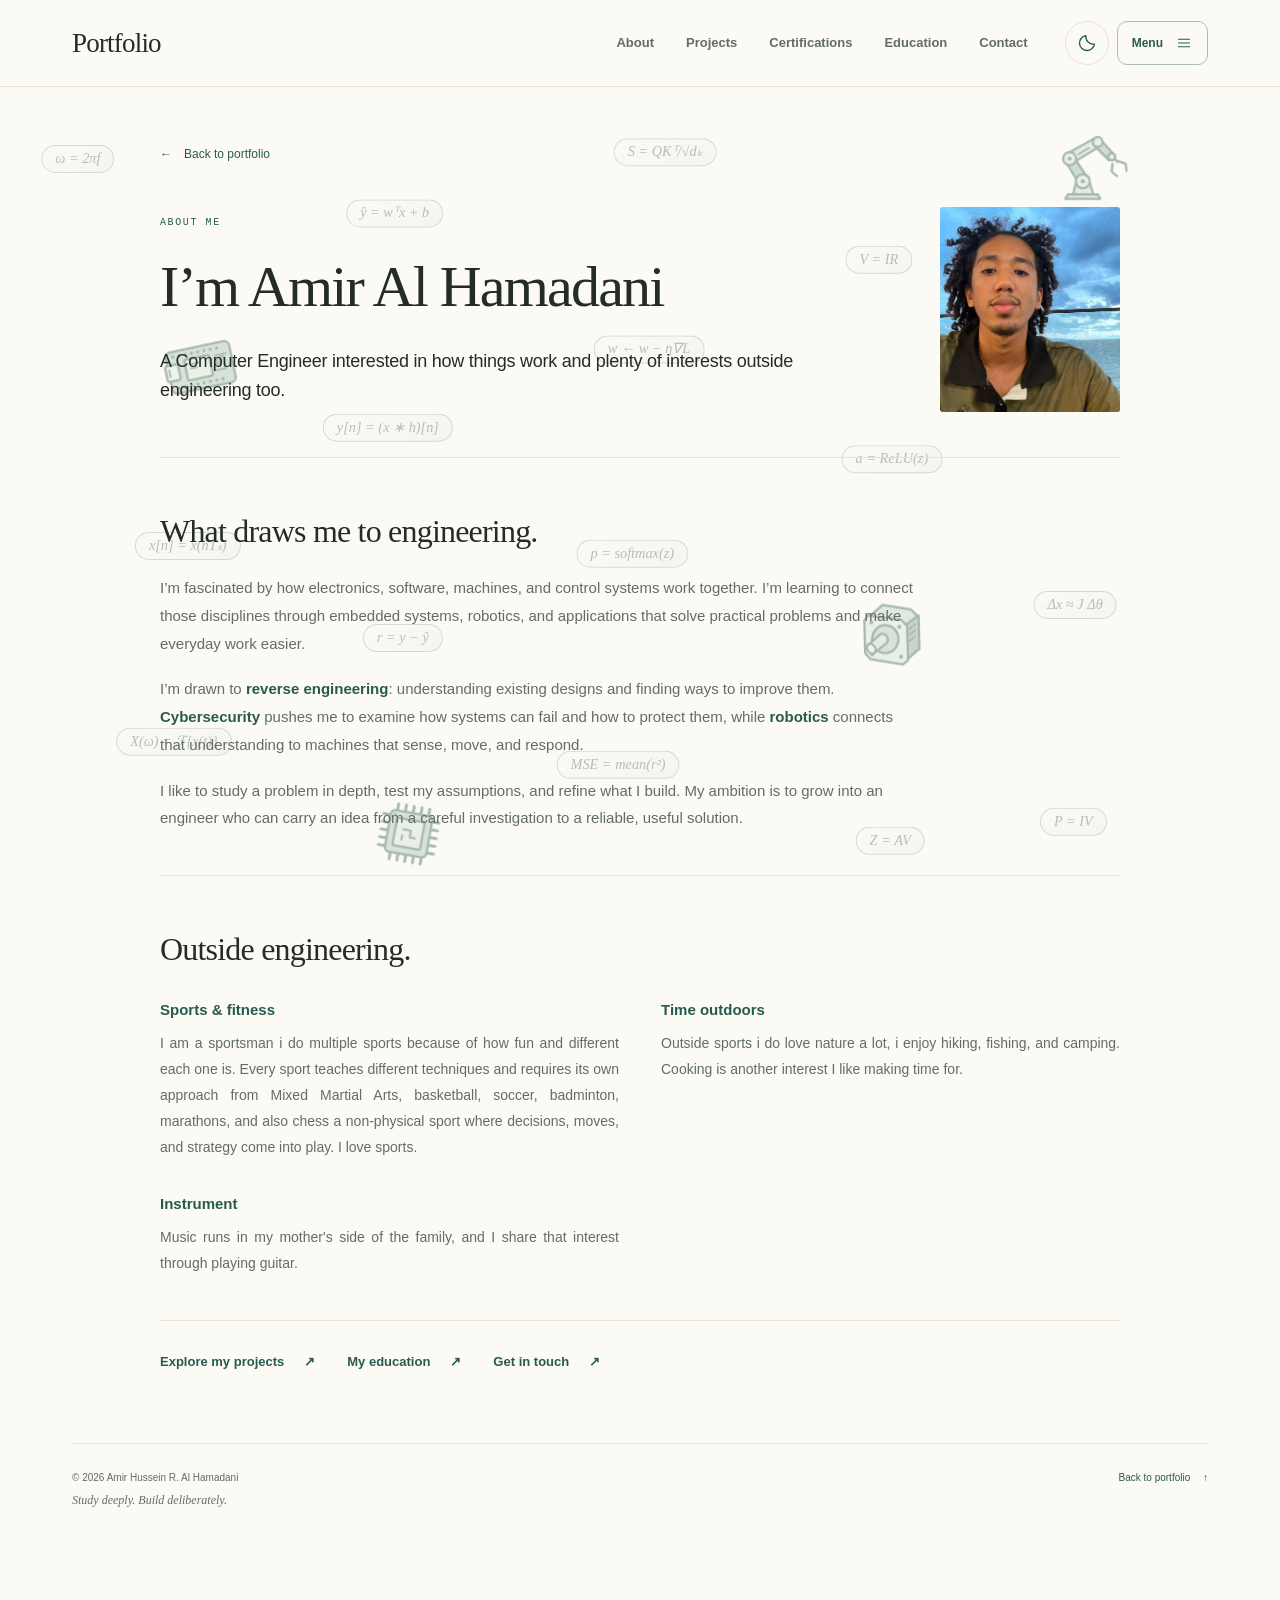
==== commit 61786faf: "added more features" ====
--- a/about.html
+++ b/about.html
@@ -180,6 +180,7 @@
     <noscript><link rel="stylesheet" href="style.css"></noscript>
     <script src="theme.js" defer></script>
     <script src="script.js" defer></script>
+    <script src="engineering-field.js" defer></script>
   </head>
   <body>
     <a class="skip-link" href="#main">Skip to content</a>
--- a/style.css
+++ b/style.css
@@ -55,6 +55,68 @@
 html::-webkit-scrollbar, body::-webkit-scrollbar, .profile::-webkit-scrollbar, .main-nav::-webkit-scrollbar, .menu-panel::-webkit-scrollbar, .media-viewer-viewport::-webkit-scrollbar, .media-viewer-description::-webkit-scrollbar { display: none; }
 .skip-link { position: fixed; z-index: 20; top: 12px; left: 12px; padding: 10px 18px; background: var(--accent); color: var(--paper); transform: translateY(-160%); }
 .skip-link:focus { transform: translateY(0); }
+
+/* A layer beneath the page lets the artwork drift across the viewport. */
+body { isolation: isolate; }
+.engineering-marks {
+  position: fixed;
+  inset: var(--header-height, 86px) 0 0;
+  z-index: -1;
+  pointer-events: none;
+  user-select: none;
+  overflow: hidden;
+  color: var(--accent);
+}
+.engineering-mark {
+  position: absolute;
+  top: 0;
+  left: 0;
+  width: max-content;
+}
+.engineering-equation {
+  padding: 4px 13px 5px;
+  border: 1px solid color-mix(in srgb, var(--accent) 58%, transparent);
+  border-radius: 999px;
+  background: linear-gradient(150deg, var(--paper), var(--soft-green));
+  color: var(--accent-dark);
+  font: italic clamp(13px, 1.12vw, 17px) / 1.2 var(--serif);
+  white-space: nowrap;
+  opacity: .32;
+  transition: opacity .24s ease;
+}
+.engineering-equation::before {
+  content: "";
+  position: absolute;
+  inset: 2px auto auto 10px;
+  width: 26%;
+  height: 1px;
+  border-radius: 50%;
+  background: var(--paper);
+}
+.engineering-equation.is-changing { opacity: 0; }
+.engineering-hardware {
+  width: clamp(52px, 6.6vw, 92px);
+  aspect-ratio: 1;
+  background: url("assets/engineering-icons.svg") no-repeat 0 0 / 200% 200%;
+  opacity: .42;
+}
+.engineering-mark--board { background-position: right top; }
+.engineering-mark--motor { background-position: left bottom; }
+.engineering-mark--chip { background-position: right bottom; }
+[data-theme="dark"] .engineering-hardware { filter: brightness(1.45); }
+html:is(.page-preparing, .page-loading, .welcome-active, .welcome-pending, .media-viewer-open) .engineering-marks {
+  visibility: hidden;
+}
+@media (max-width: 760px) {
+  .engineering-equation { opacity: .24; padding-inline: 10px; }
+  .engineering-hardware { opacity: .32; }
+}
+@media (prefers-reduced-motion: reduce) {
+  .engineering-equation { transition: none; }
+}
+@media (max-height: 440px), print {
+  .engineering-marks { display: none; }
+}
 
 /* A quiet masthead stays available while reading. */
 .site-header { position: sticky; z-index: 10; top: 0; background: var(--paper); background: color-mix(in srgb, var(--paper) 94%, transparent); backdrop-filter: blur(12px); border-bottom: 1px solid var(--rule); }
@@ -223,14 +285,22 @@
 .interest p { margin-top: 4px; color: var(--muted); font-size: 14px; line-height: 1.8; }
 
 .work-section { padding-bottom: 20px; }
-.project { position: relative; padding: 34px 0 38px; }
-.project + .project { border-top: 1px solid var(--rule); }
-.project-topline { display: flex; align-items: center; justify-content: space-between; gap: 16px; margin-bottom: 11px; }
-.project-category, .project-number { color: var(--panel-ink); font-family: var(--mono); font-size: 11px; line-height: 1.7; letter-spacing: .5px; transition: color .25s ease; }
-.project-number { letter-spacing: 0; }
-.project h3 { font-family: var(--serif); font-size: 30px; font-weight: 400; line-height: 1.3; letter-spacing: -.6px; transition: color .28s ease; }
-.project-subtitle { margin-top: 4px; font-size: 14px; font-weight: 600; color: var(--accent); }
-.project > p:not(.project-subtitle) { margin-top: 15px; font-size: 15px; line-height: 1.8; color: var(--ink); }
+.project {
+  padding: clamp(14px, 2.3vw, 28px);
+  border: 1px solid var(--border-accent);
+  border-radius: 8px;
+  background-color: var(--paper);
+  font-size: 12px;
+  transition: border-color .2s ease, background-color .22s ease, box-shadow .22s ease;
+}
+.project:focus-within { border-color: var(--accent); }
+.work-section > .project:first-of-type { margin-top: 25px; }
+.project + .project { margin-top: 22px; }
+.project-topline { margin-bottom: 8px; }
+.project-category { color: var(--accent); font: 11px/1.7 var(--mono); letter-spacing: .55px; }
+.project h3 { font-family: var(--serif); font-size: clamp(28px, 3.1vw, 36px); font-weight: 400; line-height: 1.22; letter-spacing: -.65px; text-wrap: balance; }
+.project-subtitle { margin-top: 8px; font-weight: 600; line-height: 1.6; color: var(--accent); }
+.project > p:not(.project-subtitle) { margin-top: 15px; line-height: 1.8; color: var(--ink); }
 .project > p:not(.project-subtitle, .project-connection) { max-width: 72ch; }
 .system-flow { display: flex; justify-content: space-between; align-items: center; gap: 10px; margin-top: 22px; padding: 17px 19px; border: 1px solid var(--rule); background: var(--surface); }
 .system-flow > span:not(.flow-arrow) { font-size: 11px; line-height: 1.6; white-space: nowrap; }
@@ -244,20 +314,20 @@
 .project-details > summary > span { display: grid; place-items: center; flex: 0 0 20px; width: 20px; height: 20px; margin-left: 2px; border-radius: 50%; background: var(--soft-green); font-size: 16px; font-weight: 400; line-height: 1; transition: transform .18s ease, background-color .18s ease; }
 .project-details[open] > summary, .project-details > summary:hover { background: var(--soft-green); border-color: var(--accent); }
 .project-details[open] > summary > span { background: var(--paper); transform: rotate(45deg); }
-.details-content { padding: 22px 0 0 18px; margin-top: 12px; border-left: 2px solid var(--border-accent); font-size: 14px; color: var(--ink); line-height: 1.8; }
+.details-content { padding: 22px 0 0 18px; margin-top: 12px; border-left: 2px solid var(--border-accent); color: var(--ink); line-height: 1.8; }
 .details-content p + p { margin-top: 12px; }
 .project-features { display: grid; grid-template-columns: repeat(2, minmax(0, 1fr)); gap: 24px 28px; }
-.project-feature { min-width: 0; }
-.project-feature p { margin-top: 7px; }
-.details-content .project-feature h4 { margin: 0; }
+.project-feature { min-width: 0; padding-top: 11px; border-top: 1px solid var(--rule); }
+.project-feature p { margin-top: 6px; color: var(--muted); }
+.details-content .project-feature h4 { margin: 0; color: var(--accent); }
 .home-page .project-details { margin-top: 24px; }
 .home-page .project-details > summary { display: none; }
-.home-page .project-details > .details-content { max-width: 900px; padding: 24px 0 0; margin-top: 0; border-top: 1px solid var(--rule); border-left: 0; }
-.home-page .project-details > .details-content h4 { color: var(--accent); }
-.home-page .project-details .project-media { margin-top: 27px; }
+.home-page .project-details > .details-content { max-width: 900px; padding: 0; margin-top: 0; border: 0; }
+.home-page .project-details .project-media { margin-top: 0; }
+.home-page .project-media + .project-features { margin-top: 26px; }
 /* Keep project videos compact in both the homepage and the full archive. */
 .project-details .media-item--wide { grid-column: auto; }
-.project-details .project-video { width: 100%; max-height: 320px; margin-inline: auto; object-fit: contain; }
+.project-details .project-video { width: 100%; aspect-ratio: 4 / 3; max-height: 284px; }
 .project-media { display: grid; grid-template-columns: repeat(2, minmax(0, 1fr)); gap: 20px 16px; margin-top: 25px; }
 .media-more { grid-column: 1 / -1; min-width: 0; }
 .media-more > summary, .media-more-collapse { display: flex; align-items: center; gap: 10px; width: fit-content; max-width: 100%; min-height: 44px; padding: 8px 0; border: 0; background: transparent; color: var(--accent); font: 600 13px/1.5 var(--sans); }
@@ -281,22 +351,22 @@
 .media-placeholder svg { width: 30px; height: 30px; margin-bottom: 3px; fill: none; stroke: var(--accent); stroke-width: 1.2; stroke-linecap: round; stroke-linejoin: round; }
 .media-placeholder strong { color: var(--accent); font-size: 12px; line-height: 1.6; font-weight: 600; }
 .media-placeholder > span { max-width: 230px; font-size: 11px; line-height: 1.6; }
-.media-item figcaption { margin-top: 9px; font-size: 12px; line-height: 1.65; color: var(--panel-ink); }
+.media-item figcaption { margin-top: 9px; line-height: 1.55; color: var(--panel-ink); }
 .media-type { display: block; margin-bottom: 3px; color: var(--accent); font-family: var(--mono); font-size: 10px; letter-spacing: .6px; }
 .project-image, .project-video { display: block; width: 100%; height: auto; aspect-ratio: 16 / 10; object-fit: contain; background: var(--surface); border: 1px solid var(--rule); }
-.project-video { aspect-ratio: auto; max-height: 640px; background: #18251f; }
-.project-video { transition: border-color .22s ease, box-shadow .28s ease, transform .3s cubic-bezier(.22, 1, .36, 1); }
-.project-video:hover, .project-video:focus-visible { border-color: var(--border-accent); box-shadow: 0 5px 18px var(--shadow); transform: translateY(-2px); }
-.media-image-link { position: relative; display: block; overflow: hidden; background: var(--surface); }
-.media-image-link .project-image { aspect-ratio: 4 / 3; transition: transform .32s cubic-bezier(.2, .65, .3, 1), border-color .22s ease; }
+.project-video { aspect-ratio: auto; max-height: 640px; background: #18251f; border-radius: 5px; transition: border-color .22s ease; }
+.project-video:hover, .project-video:focus-visible { border-color: var(--accent); }
+.media-image-link { position: relative; display: block; overflow: hidden; background: var(--surface); border-radius: 5px; }
+.media-image-link .project-image { aspect-ratio: 4 / 3; max-height: 284px; transition: transform .32s cubic-bezier(.2, .65, .3, 1), border-color .22s ease; }
 .media-image-link:focus-visible .project-image { transform: scale(1.025); border-color: var(--accent); }
 .media-open { position: absolute; right: 7px; bottom: 7px; padding: 3px 6px; border-radius: 2px; background: var(--paper); color: var(--accent); font-size: 11px; line-height: 1.5; }
 .media-transcript { display: inline-block; margin-top: 5px; color: var(--accent); font-size: 12px; text-decoration: underline; }
 .media-item--wide { grid-column: 1 / -1; }
-.project-bottom { display: flex; flex-wrap: wrap; gap: 14px 24px; justify-content: space-between; align-items: baseline; margin-top: 24px; }
-.project-stack { font-size: 12px; color: var(--panel-ink); line-height: 1.8; }
+.project-bottom { display: flex; flex-wrap: wrap; gap: 10px 24px; justify-content: space-between; align-items: baseline; margin-top: 24px; padding-top: 14px; border-top: 1px solid var(--rule); }
+.project-stack { color: var(--panel-ink); line-height: 1.7; }
 .project-links { display: flex; flex-wrap: wrap; align-items: center; gap: 12px 20px; }
-.project-links a { color: var(--accent); font-size: 13px; font-weight: 600; white-space: nowrap; }
+.project-links:empty { display: none; }
+.project-links a { color: var(--accent); font-weight: 600; }
 .project-links a:hover { text-decoration: underline; }
 .project-links a span { margin-left: 3px; }
 .project-note { color: var(--panel-ink); font-size: 12px; font-style: italic; }
@@ -340,13 +410,14 @@
 .certificate-link:hover { text-decoration: underline; }
 
 @media (hover: hover) and (pointer: fine) {
+  .project:hover {
+    border-color: var(--accent);
+    background-color: color-mix(in srgb, var(--paper) 86%, var(--soft-green));
+    box-shadow: 0 5px 16px var(--shadow);
+  }
   .section h2::after, .archive-section h2::after, .archive-intro h1::after, .about-section h1::after, .project h3::after, .personal-interest h3::after, .education-item h3::after, .toolkit-group h3::after, .certificate-info h3::after, .engineering-decision h4::after { content: ""; position: absolute; left: 0; bottom: -.16em; width: 42px; height: 1px; background: currentColor; opacity: .65; transform: scaleX(0); transform-origin: left; transition: transform .38s cubic-bezier(.22, 1, .36, 1); pointer-events: none; }
   .section h2:hover, .archive-section h2:hover, .archive-intro h1:hover, .about-section h1:hover, .project h3:hover, .personal-interest h3:hover, .education-item h3:hover, .toolkit-group h3:hover, .certificate-info h3:hover, .engineering-decision h4:hover { color: var(--accent); }
   .section h2:hover::after, .archive-section h2:hover::after, .archive-intro h1:hover::after, .about-section h1:hover::after, .project h3:hover::after, .personal-interest h3:hover::after, .education-item h3:hover::after, .toolkit-group h3:hover::after, .certificate-info h3:hover::after, .engineering-decision h4:hover::after { transform: scaleX(1); }
-  .project::before { content: ""; position: absolute; top: 34px; bottom: 38px; left: -12px; width: 2px; background: var(--accent); opacity: 0; transform: scaleY(.08); transform-origin: top; transition: opacity .24s ease, transform .4s cubic-bezier(.22, 1, .36, 1); pointer-events: none; }
-  .project:hover::before, .project:focus-within::before { opacity: .75; transform: scaleY(1); }
-  .project:hover .project-category, .project:hover .project-number, .project:focus-within .project-category, .project:focus-within .project-number { color: var(--accent); }
-  .project:hover h3 { color: var(--accent); }
   .media-image-link:hover { box-shadow: 0 5px 18px var(--shadow); }
   .media-image-link:hover .project-image { transform: scale(1.018); border-color: var(--accent); }
   .certificate-card:hover { translate: 0 -2px; border-color: var(--border-accent); box-shadow: 0 5px 16px var(--shadow); }
@@ -446,10 +517,10 @@
 .menu-panel a > span { color: var(--accent); transition: transform .18s ease; }
 .menu-panel a:hover > span, .menu-panel a:focus-visible > span { transform: translateX(3px); }
 .menu-panel a[aria-current="page"] { box-shadow: inset 2px 0 var(--accent); }
-.project .project-title-long { max-width: 790px; font-size: clamp(23px, 2.4vw, 28px); line-height: 1.38; letter-spacing: -.5px; }
-.project-connection { padding: 14px 16px; background: var(--soft-green); border-left: 2px solid var(--border-accent); }
+.project .project-title-long { max-width: 790px; font-size: clamp(24px, 2.55vw, 33px); line-height: 1.27; letter-spacing: -.5px; }
+.project > p.project-connection { max-width: 74ch; padding-left: 12px; border-left: 2px solid var(--border-accent); color: var(--muted); line-height: 1.65; }
 .project-connection a { color: var(--accent); text-decoration: underline; }
-.details-content h4 { margin: 22px 0 7px; color: var(--ink); font-size: 14px; font-weight: 600; line-height: 1.5; }
+.details-content h4 { margin: 22px 0 7px; color: var(--ink); font-size: inherit; font-weight: 600; line-height: 1.5; }
 .details-content h4:first-child { margin-top: 0; }
 .details-content ul { padding-left: 18px; margin: 8px 0 14px; }
 .details-content li + li { margin-top: 7px; }
@@ -477,8 +548,8 @@
 .page-links { display: flex; flex-wrap: wrap; column-gap: 32px; padding-top: 5px; }
 .research-page { min-height: calc(100svh - 260px); }
 .education-page .education-detail { font-size: 13px; }
-.archive-projects .project { padding: 36px 0 42px; }
-.archive-projects .project > p:not(.project-subtitle) { max-width: 840px; }
+.archive-projects { padding-top: 24px; }
+.archive-projects .project > p:not(.project-subtitle, .project-connection) { max-width: 840px; }
 .archive-projects .project-media { max-width: 820px; }
 .archive-projects .project-details { max-width: 900px; }
 .archive-cta { margin-top: 36px; padding: 26px 28px; background: var(--soft-green); }
@@ -615,7 +686,7 @@
   .media-image-link .project-image { aspect-ratio: 4 / 3; max-height: 160px; object-fit: contain; }
   .project-media .project-video { aspect-ratio: 4 / 3; max-height: 160px; object-fit: contain; }
   .media-placeholder { aspect-ratio: 4 / 3; padding: 14px 10px; }
-  .media-item figcaption { margin-top: 8px; font-size: 12px; line-height: 1.65; }
+  .media-item figcaption { margin-top: 8px; line-height: 1.65; }
   .media-open { font-size: 10px; }
   .certificate-marquee .certificate-preview { height: 115px; }
 }
--- a/style.css
+++ b/style.css
@@ -55,6 +55,68 @@
 html::-webkit-scrollbar, body::-webkit-scrollbar, .profile::-webkit-scrollbar, .main-nav::-webkit-scrollbar, .menu-panel::-webkit-scrollbar, .media-viewer-viewport::-webkit-scrollbar, .media-viewer-description::-webkit-scrollbar { display: none; }
 .skip-link { position: fixed; z-index: 20; top: 12px; left: 12px; padding: 10px 18px; background: var(--accent); color: var(--paper); transform: translateY(-160%); }
 .skip-link:focus { transform: translateY(0); }
+
+/* A layer beneath the page lets the artwork drift across the viewport. */
+body { isolation: isolate; }
+.engineering-marks {
+  position: fixed;
+  inset: var(--header-height, 86px) 0 0;
+  z-index: -1;
+  pointer-events: none;
+  user-select: none;
+  overflow: hidden;
+  color: var(--accent);
+}
+.engineering-mark {
+  position: absolute;
+  top: 0;
+  left: 0;
+  width: max-content;
+}
+.engineering-equation {
+  padding: 4px 13px 5px;
+  border: 1px solid color-mix(in srgb, var(--accent) 58%, transparent);
+  border-radius: 999px;
+  background: linear-gradient(150deg, var(--paper), var(--soft-green));
+  color: var(--accent-dark);
+  font: italic clamp(13px, 1.12vw, 17px) / 1.2 var(--serif);
+  white-space: nowrap;
+  opacity: .32;
+  transition: opacity .24s ease;
+}
+.engineering-equation::before {
+  content: "";
+  position: absolute;
+  inset: 2px auto auto 10px;
+  width: 26%;
+  height: 1px;
+  border-radius: 50%;
+  background: var(--paper);
+}
+.engineering-equation.is-changing { opacity: 0; }
+.engineering-hardware {
+  width: clamp(52px, 6.6vw, 92px);
+  aspect-ratio: 1;
+  background: url("assets/engineering-icons.svg") no-repeat 0 0 / 200% 200%;
+  opacity: .42;
+}
+.engineering-mark--board { background-position: right top; }
+.engineering-mark--motor { background-position: left bottom; }
+.engineering-mark--chip { background-position: right bottom; }
+[data-theme="dark"] .engineering-hardware { filter: brightness(1.45); }
+html:is(.page-preparing, .page-loading, .welcome-active, .welcome-pending, .media-viewer-open) .engineering-marks {
+  visibility: hidden;
+}
+@media (max-width: 760px) {
+  .engineering-equation { opacity: .24; padding-inline: 10px; }
+  .engineering-hardware { opacity: .32; }
+}
+@media (prefers-reduced-motion: reduce) {
+  .engineering-equation { transition: none; }
+}
+@media (max-height: 440px), print {
+  .engineering-marks { display: none; }
+}
 
 /* A quiet masthead stays available while reading. */
 .site-header { position: sticky; z-index: 10; top: 0; background: var(--paper); background: color-mix(in srgb, var(--paper) 94%, transparent); backdrop-filter: blur(12px); border-bottom: 1px solid var(--rule); }
@@ -223,14 +285,22 @@
 .interest p { margin-top: 4px; color: var(--muted); font-size: 14px; line-height: 1.8; }
 
 .work-section { padding-bottom: 20px; }
-.project { position: relative; padding: 34px 0 38px; }
-.project + .project { border-top: 1px solid var(--rule); }
-.project-topline { display: flex; align-items: center; justify-content: space-between; gap: 16px; margin-bottom: 11px; }
-.project-category, .project-number { color: var(--panel-ink); font-family: var(--mono); font-size: 11px; line-height: 1.7; letter-spacing: .5px; transition: color .25s ease; }
-.project-number { letter-spacing: 0; }
-.project h3 { font-family: var(--serif); font-size: 30px; font-weight: 400; line-height: 1.3; letter-spacing: -.6px; transition: color .28s ease; }
-.project-subtitle { margin-top: 4px; font-size: 14px; font-weight: 600; color: var(--accent); }
-.project > p:not(.project-subtitle) { margin-top: 15px; font-size: 15px; line-height: 1.8; color: var(--ink); }
+.project {
+  padding: clamp(14px, 2.3vw, 28px);
+  border: 1px solid var(--border-accent);
+  border-radius: 8px;
+  background-color: var(--paper);
+  font-size: 12px;
+  transition: border-color .2s ease, background-color .22s ease, box-shadow .22s ease;
+}
+.project:focus-within { border-color: var(--accent); }
+.work-section > .project:first-of-type { margin-top: 25px; }
+.project + .project { margin-top: 22px; }
+.project-topline { margin-bottom: 8px; }
+.project-category { color: var(--accent); font: 11px/1.7 var(--mono); letter-spacing: .55px; }
+.project h3 { font-family: var(--serif); font-size: clamp(28px, 3.1vw, 36px); font-weight: 400; line-height: 1.22; letter-spacing: -.65px; text-wrap: balance; }
+.project-subtitle { margin-top: 8px; font-weight: 600; line-height: 1.6; color: var(--accent); }
+.project > p:not(.project-subtitle) { margin-top: 15px; line-height: 1.8; color: var(--ink); }
 .project > p:not(.project-subtitle, .project-connection) { max-width: 72ch; }
 .system-flow { display: flex; justify-content: space-between; align-items: center; gap: 10px; margin-top: 22px; padding: 17px 19px; border: 1px solid var(--rule); background: var(--surface); }
 .system-flow > span:not(.flow-arrow) { font-size: 11px; line-height: 1.6; white-space: nowrap; }
@@ -244,20 +314,20 @@
 .project-details > summary > span { display: grid; place-items: center; flex: 0 0 20px; width: 20px; height: 20px; margin-left: 2px; border-radius: 50%; background: var(--soft-green); font-size: 16px; font-weight: 400; line-height: 1; transition: transform .18s ease, background-color .18s ease; }
 .project-details[open] > summary, .project-details > summary:hover { background: var(--soft-green); border-color: var(--accent); }
 .project-details[open] > summary > span { background: var(--paper); transform: rotate(45deg); }
-.details-content { padding: 22px 0 0 18px; margin-top: 12px; border-left: 2px solid var(--border-accent); font-size: 14px; color: var(--ink); line-height: 1.8; }
+.details-content { padding: 22px 0 0 18px; margin-top: 12px; border-left: 2px solid var(--border-accent); color: var(--ink); line-height: 1.8; }
 .details-content p + p { margin-top: 12px; }
 .project-features { display: grid; grid-template-columns: repeat(2, minmax(0, 1fr)); gap: 24px 28px; }
-.project-feature { min-width: 0; }
-.project-feature p { margin-top: 7px; }
-.details-content .project-feature h4 { margin: 0; }
+.project-feature { min-width: 0; padding-top: 11px; border-top: 1px solid var(--rule); }
+.project-feature p { margin-top: 6px; color: var(--muted); }
+.details-content .project-feature h4 { margin: 0; color: var(--accent); }
 .home-page .project-details { margin-top: 24px; }
 .home-page .project-details > summary { display: none; }
-.home-page .project-details > .details-content { max-width: 900px; padding: 24px 0 0; margin-top: 0; border-top: 1px solid var(--rule); border-left: 0; }
-.home-page .project-details > .details-content h4 { color: var(--accent); }
-.home-page .project-details .project-media { margin-top: 27px; }
+.home-page .project-details > .details-content { max-width: 900px; padding: 0; margin-top: 0; border: 0; }
+.home-page .project-details .project-media { margin-top: 0; }
+.home-page .project-media + .project-features { margin-top: 26px; }
 /* Keep project videos compact in both the homepage and the full archive. */
 .project-details .media-item--wide { grid-column: auto; }
-.project-details .project-video { width: 100%; max-height: 320px; margin-inline: auto; object-fit: contain; }
+.project-details .project-video { width: 100%; aspect-ratio: 4 / 3; max-height: 284px; }
 .project-media { display: grid; grid-template-columns: repeat(2, minmax(0, 1fr)); gap: 20px 16px; margin-top: 25px; }
 .media-more { grid-column: 1 / -1; min-width: 0; }
 .media-more > summary, .media-more-collapse { display: flex; align-items: center; gap: 10px; width: fit-content; max-width: 100%; min-height: 44px; padding: 8px 0; border: 0; background: transparent; color: var(--accent); font: 600 13px/1.5 var(--sans); }
@@ -281,22 +351,22 @@
 .media-placeholder svg { width: 30px; height: 30px; margin-bottom: 3px; fill: none; stroke: var(--accent); stroke-width: 1.2; stroke-linecap: round; stroke-linejoin: round; }
 .media-placeholder strong { color: var(--accent); font-size: 12px; line-height: 1.6; font-weight: 600; }
 .media-placeholder > span { max-width: 230px; font-size: 11px; line-height: 1.6; }
-.media-item figcaption { margin-top: 9px; font-size: 12px; line-height: 1.65; color: var(--panel-ink); }
+.media-item figcaption { margin-top: 9px; line-height: 1.55; color: var(--panel-ink); }
 .media-type { display: block; margin-bottom: 3px; color: var(--accent); font-family: var(--mono); font-size: 10px; letter-spacing: .6px; }
 .project-image, .project-video { display: block; width: 100%; height: auto; aspect-ratio: 16 / 10; object-fit: contain; background: var(--surface); border: 1px solid var(--rule); }
-.project-video { aspect-ratio: auto; max-height: 640px; background: #18251f; }
-.project-video { transition: border-color .22s ease, box-shadow .28s ease, transform .3s cubic-bezier(.22, 1, .36, 1); }
-.project-video:hover, .project-video:focus-visible { border-color: var(--border-accent); box-shadow: 0 5px 18px var(--shadow); transform: translateY(-2px); }
-.media-image-link { position: relative; display: block; overflow: hidden; background: var(--surface); }
-.media-image-link .project-image { aspect-ratio: 4 / 3; transition: transform .32s cubic-bezier(.2, .65, .3, 1), border-color .22s ease; }
+.project-video { aspect-ratio: auto; max-height: 640px; background: #18251f; border-radius: 5px; transition: border-color .22s ease; }
+.project-video:hover, .project-video:focus-visible { border-color: var(--accent); }
+.media-image-link { position: relative; display: block; overflow: hidden; background: var(--surface); border-radius: 5px; }
+.media-image-link .project-image { aspect-ratio: 4 / 3; max-height: 284px; transition: transform .32s cubic-bezier(.2, .65, .3, 1), border-color .22s ease; }
 .media-image-link:focus-visible .project-image { transform: scale(1.025); border-color: var(--accent); }
 .media-open { position: absolute; right: 7px; bottom: 7px; padding: 3px 6px; border-radius: 2px; background: var(--paper); color: var(--accent); font-size: 11px; line-height: 1.5; }
 .media-transcript { display: inline-block; margin-top: 5px; color: var(--accent); font-size: 12px; text-decoration: underline; }
 .media-item--wide { grid-column: 1 / -1; }
-.project-bottom { display: flex; flex-wrap: wrap; gap: 14px 24px; justify-content: space-between; align-items: baseline; margin-top: 24px; }
-.project-stack { font-size: 12px; color: var(--panel-ink); line-height: 1.8; }
+.project-bottom { display: flex; flex-wrap: wrap; gap: 10px 24px; justify-content: space-between; align-items: baseline; margin-top: 24px; padding-top: 14px; border-top: 1px solid var(--rule); }
+.project-stack { color: var(--panel-ink); line-height: 1.7; }
 .project-links { display: flex; flex-wrap: wrap; align-items: center; gap: 12px 20px; }
-.project-links a { color: var(--accent); font-size: 13px; font-weight: 600; white-space: nowrap; }
+.project-links:empty { display: none; }
+.project-links a { color: var(--accent); font-weight: 600; }
 .project-links a:hover { text-decoration: underline; }
 .project-links a span { margin-left: 3px; }
 .project-note { color: var(--panel-ink); font-size: 12px; font-style: italic; }
@@ -340,13 +410,14 @@
 .certificate-link:hover { text-decoration: underline; }
 
 @media (hover: hover) and (pointer: fine) {
+  .project:hover {
+    border-color: var(--accent);
+    background-color: color-mix(in srgb, var(--paper) 86%, var(--soft-green));
+    box-shadow: 0 5px 16px var(--shadow);
+  }
   .section h2::after, .archive-section h2::after, .archive-intro h1::after, .about-section h1::after, .project h3::after, .personal-interest h3::after, .education-item h3::after, .toolkit-group h3::after, .certificate-info h3::after, .engineering-decision h4::after { content: ""; position: absolute; left: 0; bottom: -.16em; width: 42px; height: 1px; background: currentColor; opacity: .65; transform: scaleX(0); transform-origin: left; transition: transform .38s cubic-bezier(.22, 1, .36, 1); pointer-events: none; }
   .section h2:hover, .archive-section h2:hover, .archive-intro h1:hover, .about-section h1:hover, .project h3:hover, .personal-interest h3:hover, .education-item h3:hover, .toolkit-group h3:hover, .certificate-info h3:hover, .engineering-decision h4:hover { color: var(--accent); }
   .section h2:hover::after, .archive-section h2:hover::after, .archive-intro h1:hover::after, .about-section h1:hover::after, .project h3:hover::after, .personal-interest h3:hover::after, .education-item h3:hover::after, .toolkit-group h3:hover::after, .certificate-info h3:hover::after, .engineering-decision h4:hover::after { transform: scaleX(1); }
-  .project::before { content: ""; position: absolute; top: 34px; bottom: 38px; left: -12px; width: 2px; background: var(--accent); opacity: 0; transform: scaleY(.08); transform-origin: top; transition: opacity .24s ease, transform .4s cubic-bezier(.22, 1, .36, 1); pointer-events: none; }
-  .project:hover::before, .project:focus-within::before { opacity: .75; transform: scaleY(1); }
-  .project:hover .project-category, .project:hover .project-number, .project:focus-within .project-category, .project:focus-within .project-number { color: var(--accent); }
-  .project:hover h3 { color: var(--accent); }
   .media-image-link:hover { box-shadow: 0 5px 18px var(--shadow); }
   .media-image-link:hover .project-image { transform: scale(1.018); border-color: var(--accent); }
   .certificate-card:hover { translate: 0 -2px; border-color: var(--border-accent); box-shadow: 0 5px 16px var(--shadow); }
@@ -446,10 +517,10 @@
 .menu-panel a > span { color: var(--accent); transition: transform .18s ease; }
 .menu-panel a:hover > span, .menu-panel a:focus-visible > span { transform: translateX(3px); }
 .menu-panel a[aria-current="page"] { box-shadow: inset 2px 0 var(--accent); }
-.project .project-title-long { max-width: 790px; font-size: clamp(23px, 2.4vw, 28px); line-height: 1.38; letter-spacing: -.5px; }
-.project-connection { padding: 14px 16px; background: var(--soft-green); border-left: 2px solid var(--border-accent); }
+.project .project-title-long { max-width: 790px; font-size: clamp(24px, 2.55vw, 33px); line-height: 1.27; letter-spacing: -.5px; }
+.project > p.project-connection { max-width: 74ch; padding-left: 12px; border-left: 2px solid var(--border-accent); color: var(--muted); line-height: 1.65; }
 .project-connection a { color: var(--accent); text-decoration: underline; }
-.details-content h4 { margin: 22px 0 7px; color: var(--ink); font-size: 14px; font-weight: 600; line-height: 1.5; }
+.details-content h4 { margin: 22px 0 7px; color: var(--ink); font-size: inherit; font-weight: 600; line-height: 1.5; }
 .details-content h4:first-child { margin-top: 0; }
 .details-content ul { padding-left: 18px; margin: 8px 0 14px; }
 .details-content li + li { margin-top: 7px; }
@@ -477,8 +548,8 @@
 .page-links { display: flex; flex-wrap: wrap; column-gap: 32px; padding-top: 5px; }
 .research-page { min-height: calc(100svh - 260px); }
 .education-page .education-detail { font-size: 13px; }
-.archive-projects .project { padding: 36px 0 42px; }
-.archive-projects .project > p:not(.project-subtitle) { max-width: 840px; }
+.archive-projects { padding-top: 24px; }
+.archive-projects .project > p:not(.project-subtitle, .project-connection) { max-width: 840px; }
 .archive-projects .project-media { max-width: 820px; }
 .archive-projects .project-details { max-width: 900px; }
 .archive-cta { margin-top: 36px; padding: 26px 28px; background: var(--soft-green); }
@@ -615,7 +686,7 @@
   .media-image-link .project-image { aspect-ratio: 4 / 3; max-height: 160px; object-fit: contain; }
   .project-media .project-video { aspect-ratio: 4 / 3; max-height: 160px; object-fit: contain; }
   .media-placeholder { aspect-ratio: 4 / 3; padding: 14px 10px; }
-  .media-item figcaption { margin-top: 8px; font-size: 12px; line-height: 1.65; }
+  .media-item figcaption { margin-top: 8px; line-height: 1.65; }
   .media-open { font-size: 10px; }
   .certificate-marquee .certificate-preview { height: 115px; }
 }
--- a/style.css
+++ b/style.css
@@ -55,6 +55,68 @@
 html::-webkit-scrollbar, body::-webkit-scrollbar, .profile::-webkit-scrollbar, .main-nav::-webkit-scrollbar, .menu-panel::-webkit-scrollbar, .media-viewer-viewport::-webkit-scrollbar, .media-viewer-description::-webkit-scrollbar { display: none; }
 .skip-link { position: fixed; z-index: 20; top: 12px; left: 12px; padding: 10px 18px; background: var(--accent); color: var(--paper); transform: translateY(-160%); }
 .skip-link:focus { transform: translateY(0); }
+
+/* A layer beneath the page lets the artwork drift across the viewport. */
+body { isolation: isolate; }
+.engineering-marks {
+  position: fixed;
+  inset: var(--header-height, 86px) 0 0;
+  z-index: -1;
+  pointer-events: none;
+  user-select: none;
+  overflow: hidden;
+  color: var(--accent);
+}
+.engineering-mark {
+  position: absolute;
+  top: 0;
+  left: 0;
+  width: max-content;
+}
+.engineering-equation {
+  padding: 4px 13px 5px;
+  border: 1px solid color-mix(in srgb, var(--accent) 58%, transparent);
+  border-radius: 999px;
+  background: linear-gradient(150deg, var(--paper), var(--soft-green));
+  color: var(--accent-dark);
+  font: italic clamp(13px, 1.12vw, 17px) / 1.2 var(--serif);
+  white-space: nowrap;
+  opacity: .32;
+  transition: opacity .24s ease;
+}
+.engineering-equation::before {
+  content: "";
+  position: absolute;
+  inset: 2px auto auto 10px;
+  width: 26%;
+  height: 1px;
+  border-radius: 50%;
+  background: var(--paper);
+}
+.engineering-equation.is-changing { opacity: 0; }
+.engineering-hardware {
+  width: clamp(52px, 6.6vw, 92px);
+  aspect-ratio: 1;
+  background: url("assets/engineering-icons.svg") no-repeat 0 0 / 200% 200%;
+  opacity: .42;
+}
+.engineering-mark--board { background-position: right top; }
+.engineering-mark--motor { background-position: left bottom; }
+.engineering-mark--chip { background-position: right bottom; }
+[data-theme="dark"] .engineering-hardware { filter: brightness(1.45); }
+html:is(.page-preparing, .page-loading, .welcome-active, .welcome-pending, .media-viewer-open) .engineering-marks {
+  visibility: hidden;
+}
+@media (max-width: 760px) {
+  .engineering-equation { opacity: .24; padding-inline: 10px; }
+  .engineering-hardware { opacity: .32; }
+}
+@media (prefers-reduced-motion: reduce) {
+  .engineering-equation { transition: none; }
+}
+@media (max-height: 440px), print {
+  .engineering-marks { display: none; }
+}
 
 /* A quiet masthead stays available while reading. */
 .site-header { position: sticky; z-index: 10; top: 0; background: var(--paper); background: color-mix(in srgb, var(--paper) 94%, transparent); backdrop-filter: blur(12px); border-bottom: 1px solid var(--rule); }
@@ -223,14 +285,22 @@
 .interest p { margin-top: 4px; color: var(--muted); font-size: 14px; line-height: 1.8; }
 
 .work-section { padding-bottom: 20px; }
-.project { position: relative; padding: 34px 0 38px; }
-.project + .project { border-top: 1px solid var(--rule); }
-.project-topline { display: flex; align-items: center; justify-content: space-between; gap: 16px; margin-bottom: 11px; }
-.project-category, .project-number { color: var(--panel-ink); font-family: var(--mono); font-size: 11px; line-height: 1.7; letter-spacing: .5px; transition: color .25s ease; }
-.project-number { letter-spacing: 0; }
-.project h3 { font-family: var(--serif); font-size: 30px; font-weight: 400; line-height: 1.3; letter-spacing: -.6px; transition: color .28s ease; }
-.project-subtitle { margin-top: 4px; font-size: 14px; font-weight: 600; color: var(--accent); }
-.project > p:not(.project-subtitle) { margin-top: 15px; font-size: 15px; line-height: 1.8; color: var(--ink); }
+.project {
+  padding: clamp(14px, 2.3vw, 28px);
+  border: 1px solid var(--border-accent);
+  border-radius: 8px;
+  background-color: var(--paper);
+  font-size: 12px;
+  transition: border-color .2s ease, background-color .22s ease, box-shadow .22s ease;
+}
+.project:focus-within { border-color: var(--accent); }
+.work-section > .project:first-of-type { margin-top: 25px; }
+.project + .project { margin-top: 22px; }
+.project-topline { margin-bottom: 8px; }
+.project-category { color: var(--accent); font: 11px/1.7 var(--mono); letter-spacing: .55px; }
+.project h3 { font-family: var(--serif); font-size: clamp(28px, 3.1vw, 36px); font-weight: 400; line-height: 1.22; letter-spacing: -.65px; text-wrap: balance; }
+.project-subtitle { margin-top: 8px; font-weight: 600; line-height: 1.6; color: var(--accent); }
+.project > p:not(.project-subtitle) { margin-top: 15px; line-height: 1.8; color: var(--ink); }
 .project > p:not(.project-subtitle, .project-connection) { max-width: 72ch; }
 .system-flow { display: flex; justify-content: space-between; align-items: center; gap: 10px; margin-top: 22px; padding: 17px 19px; border: 1px solid var(--rule); background: var(--surface); }
 .system-flow > span:not(.flow-arrow) { font-size: 11px; line-height: 1.6; white-space: nowrap; }
@@ -244,20 +314,20 @@
 .project-details > summary > span { display: grid; place-items: center; flex: 0 0 20px; width: 20px; height: 20px; margin-left: 2px; border-radius: 50%; background: var(--soft-green); font-size: 16px; font-weight: 400; line-height: 1; transition: transform .18s ease, background-color .18s ease; }
 .project-details[open] > summary, .project-details > summary:hover { background: var(--soft-green); border-color: var(--accent); }
 .project-details[open] > summary > span { background: var(--paper); transform: rotate(45deg); }
-.details-content { padding: 22px 0 0 18px; margin-top: 12px; border-left: 2px solid var(--border-accent); font-size: 14px; color: var(--ink); line-height: 1.8; }
+.details-content { padding: 22px 0 0 18px; margin-top: 12px; border-left: 2px solid var(--border-accent); color: var(--ink); line-height: 1.8; }
 .details-content p + p { margin-top: 12px; }
 .project-features { display: grid; grid-template-columns: repeat(2, minmax(0, 1fr)); gap: 24px 28px; }
-.project-feature { min-width: 0; }
-.project-feature p { margin-top: 7px; }
-.details-content .project-feature h4 { margin: 0; }
+.project-feature { min-width: 0; padding-top: 11px; border-top: 1px solid var(--rule); }
+.project-feature p { margin-top: 6px; color: var(--muted); }
+.details-content .project-feature h4 { margin: 0; color: var(--accent); }
 .home-page .project-details { margin-top: 24px; }
 .home-page .project-details > summary { display: none; }
-.home-page .project-details > .details-content { max-width: 900px; padding: 24px 0 0; margin-top: 0; border-top: 1px solid var(--rule); border-left: 0; }
-.home-page .project-details > .details-content h4 { color: var(--accent); }
-.home-page .project-details .project-media { margin-top: 27px; }
+.home-page .project-details > .details-content { max-width: 900px; padding: 0; margin-top: 0; border: 0; }
+.home-page .project-details .project-media { margin-top: 0; }
+.home-page .project-media + .project-features { margin-top: 26px; }
 /* Keep project videos compact in both the homepage and the full archive. */
 .project-details .media-item--wide { grid-column: auto; }
-.project-details .project-video { width: 100%; max-height: 320px; margin-inline: auto; object-fit: contain; }
+.project-details .project-video { width: 100%; aspect-ratio: 4 / 3; max-height: 284px; }
 .project-media { display: grid; grid-template-columns: repeat(2, minmax(0, 1fr)); gap: 20px 16px; margin-top: 25px; }
 .media-more { grid-column: 1 / -1; min-width: 0; }
 .media-more > summary, .media-more-collapse { display: flex; align-items: center; gap: 10px; width: fit-content; max-width: 100%; min-height: 44px; padding: 8px 0; border: 0; background: transparent; color: var(--accent); font: 600 13px/1.5 var(--sans); }
@@ -281,22 +351,22 @@
 .media-placeholder svg { width: 30px; height: 30px; margin-bottom: 3px; fill: none; stroke: var(--accent); stroke-width: 1.2; stroke-linecap: round; stroke-linejoin: round; }
 .media-placeholder strong { color: var(--accent); font-size: 12px; line-height: 1.6; font-weight: 600; }
 .media-placeholder > span { max-width: 230px; font-size: 11px; line-height: 1.6; }
-.media-item figcaption { margin-top: 9px; font-size: 12px; line-height: 1.65; color: var(--panel-ink); }
+.media-item figcaption { margin-top: 9px; line-height: 1.55; color: var(--panel-ink); }
 .media-type { display: block; margin-bottom: 3px; color: var(--accent); font-family: var(--mono); font-size: 10px; letter-spacing: .6px; }
 .project-image, .project-video { display: block; width: 100%; height: auto; aspect-ratio: 16 / 10; object-fit: contain; background: var(--surface); border: 1px solid var(--rule); }
-.project-video { aspect-ratio: auto; max-height: 640px; background: #18251f; }
-.project-video { transition: border-color .22s ease, box-shadow .28s ease, transform .3s cubic-bezier(.22, 1, .36, 1); }
-.project-video:hover, .project-video:focus-visible { border-color: var(--border-accent); box-shadow: 0 5px 18px var(--shadow); transform: translateY(-2px); }
-.media-image-link { position: relative; display: block; overflow: hidden; background: var(--surface); }
-.media-image-link .project-image { aspect-ratio: 4 / 3; transition: transform .32s cubic-bezier(.2, .65, .3, 1), border-color .22s ease; }
+.project-video { aspect-ratio: auto; max-height: 640px; background: #18251f; border-radius: 5px; transition: border-color .22s ease; }
+.project-video:hover, .project-video:focus-visible { border-color: var(--accent); }
+.media-image-link { position: relative; display: block; overflow: hidden; background: var(--surface); border-radius: 5px; }
+.media-image-link .project-image { aspect-ratio: 4 / 3; max-height: 284px; transition: transform .32s cubic-bezier(.2, .65, .3, 1), border-color .22s ease; }
 .media-image-link:focus-visible .project-image { transform: scale(1.025); border-color: var(--accent); }
 .media-open { position: absolute; right: 7px; bottom: 7px; padding: 3px 6px; border-radius: 2px; background: var(--paper); color: var(--accent); font-size: 11px; line-height: 1.5; }
 .media-transcript { display: inline-block; margin-top: 5px; color: var(--accent); font-size: 12px; text-decoration: underline; }
 .media-item--wide { grid-column: 1 / -1; }
-.project-bottom { display: flex; flex-wrap: wrap; gap: 14px 24px; justify-content: space-between; align-items: baseline; margin-top: 24px; }
-.project-stack { font-size: 12px; color: var(--panel-ink); line-height: 1.8; }
+.project-bottom { display: flex; flex-wrap: wrap; gap: 10px 24px; justify-content: space-between; align-items: baseline; margin-top: 24px; padding-top: 14px; border-top: 1px solid var(--rule); }
+.project-stack { color: var(--panel-ink); line-height: 1.7; }
 .project-links { display: flex; flex-wrap: wrap; align-items: center; gap: 12px 20px; }
-.project-links a { color: var(--accent); font-size: 13px; font-weight: 600; white-space: nowrap; }
+.project-links:empty { display: none; }
+.project-links a { color: var(--accent); font-weight: 600; }
 .project-links a:hover { text-decoration: underline; }
 .project-links a span { margin-left: 3px; }
 .project-note { color: var(--panel-ink); font-size: 12px; font-style: italic; }
@@ -340,13 +410,14 @@
 .certificate-link:hover { text-decoration: underline; }
 
 @media (hover: hover) and (pointer: fine) {
+  .project:hover {
+    border-color: var(--accent);
+    background-color: color-mix(in srgb, var(--paper) 86%, var(--soft-green));
+    box-shadow: 0 5px 16px var(--shadow);
+  }
   .section h2::after, .archive-section h2::after, .archive-intro h1::after, .about-section h1::after, .project h3::after, .personal-interest h3::after, .education-item h3::after, .toolkit-group h3::after, .certificate-info h3::after, .engineering-decision h4::after { content: ""; position: absolute; left: 0; bottom: -.16em; width: 42px; height: 1px; background: currentColor; opacity: .65; transform: scaleX(0); transform-origin: left; transition: transform .38s cubic-bezier(.22, 1, .36, 1); pointer-events: none; }
   .section h2:hover, .archive-section h2:hover, .archive-intro h1:hover, .about-section h1:hover, .project h3:hover, .personal-interest h3:hover, .education-item h3:hover, .toolkit-group h3:hover, .certificate-info h3:hover, .engineering-decision h4:hover { color: var(--accent); }
   .section h2:hover::after, .archive-section h2:hover::after, .archive-intro h1:hover::after, .about-section h1:hover::after, .project h3:hover::after, .personal-interest h3:hover::after, .education-item h3:hover::after, .toolkit-group h3:hover::after, .certificate-info h3:hover::after, .engineering-decision h4:hover::after { transform: scaleX(1); }
-  .project::before { content: ""; position: absolute; top: 34px; bottom: 38px; left: -12px; width: 2px; background: var(--accent); opacity: 0; transform: scaleY(.08); transform-origin: top; transition: opacity .24s ease, transform .4s cubic-bezier(.22, 1, .36, 1); pointer-events: none; }
-  .project:hover::before, .project:focus-within::before { opacity: .75; transform: scaleY(1); }
-  .project:hover .project-category, .project:hover .project-number, .project:focus-within .project-category, .project:focus-within .project-number { color: var(--accent); }
-  .project:hover h3 { color: var(--accent); }
   .media-image-link:hover { box-shadow: 0 5px 18px var(--shadow); }
   .media-image-link:hover .project-image { transform: scale(1.018); border-color: var(--accent); }
   .certificate-card:hover { translate: 0 -2px; border-color: var(--border-accent); box-shadow: 0 5px 16px var(--shadow); }
@@ -446,10 +517,10 @@
 .menu-panel a > span { color: var(--accent); transition: transform .18s ease; }
 .menu-panel a:hover > span, .menu-panel a:focus-visible > span { transform: translateX(3px); }
 .menu-panel a[aria-current="page"] { box-shadow: inset 2px 0 var(--accent); }
-.project .project-title-long { max-width: 790px; font-size: clamp(23px, 2.4vw, 28px); line-height: 1.38; letter-spacing: -.5px; }
-.project-connection { padding: 14px 16px; background: var(--soft-green); border-left: 2px solid var(--border-accent); }
+.project .project-title-long { max-width: 790px; font-size: clamp(24px, 2.55vw, 33px); line-height: 1.27; letter-spacing: -.5px; }
+.project > p.project-connection { max-width: 74ch; padding-left: 12px; border-left: 2px solid var(--border-accent); color: var(--muted); line-height: 1.65; }
 .project-connection a { color: var(--accent); text-decoration: underline; }
-.details-content h4 { margin: 22px 0 7px; color: var(--ink); font-size: 14px; font-weight: 600; line-height: 1.5; }
+.details-content h4 { margin: 22px 0 7px; color: var(--ink); font-size: inherit; font-weight: 600; line-height: 1.5; }
 .details-content h4:first-child { margin-top: 0; }
 .details-content ul { padding-left: 18px; margin: 8px 0 14px; }
 .details-content li + li { margin-top: 7px; }
@@ -477,8 +548,8 @@
 .page-links { display: flex; flex-wrap: wrap; column-gap: 32px; padding-top: 5px; }
 .research-page { min-height: calc(100svh - 260px); }
 .education-page .education-detail { font-size: 13px; }
-.archive-projects .project { padding: 36px 0 42px; }
-.archive-projects .project > p:not(.project-subtitle) { max-width: 840px; }
+.archive-projects { padding-top: 24px; }
+.archive-projects .project > p:not(.project-subtitle, .project-connection) { max-width: 840px; }
 .archive-projects .project-media { max-width: 820px; }
 .archive-projects .project-details { max-width: 900px; }
 .archive-cta { margin-top: 36px; padding: 26px 28px; background: var(--soft-green); }
@@ -615,7 +686,7 @@
   .media-image-link .project-image { aspect-ratio: 4 / 3; max-height: 160px; object-fit: contain; }
   .project-media .project-video { aspect-ratio: 4 / 3; max-height: 160px; object-fit: contain; }
   .media-placeholder { aspect-ratio: 4 / 3; padding: 14px 10px; }
-  .media-item figcaption { margin-top: 8px; font-size: 12px; line-height: 1.65; }
+  .media-item figcaption { margin-top: 8px; line-height: 1.65; }
   .media-open { font-size: 10px; }
   .certificate-marquee .certificate-preview { height: 115px; }
 }
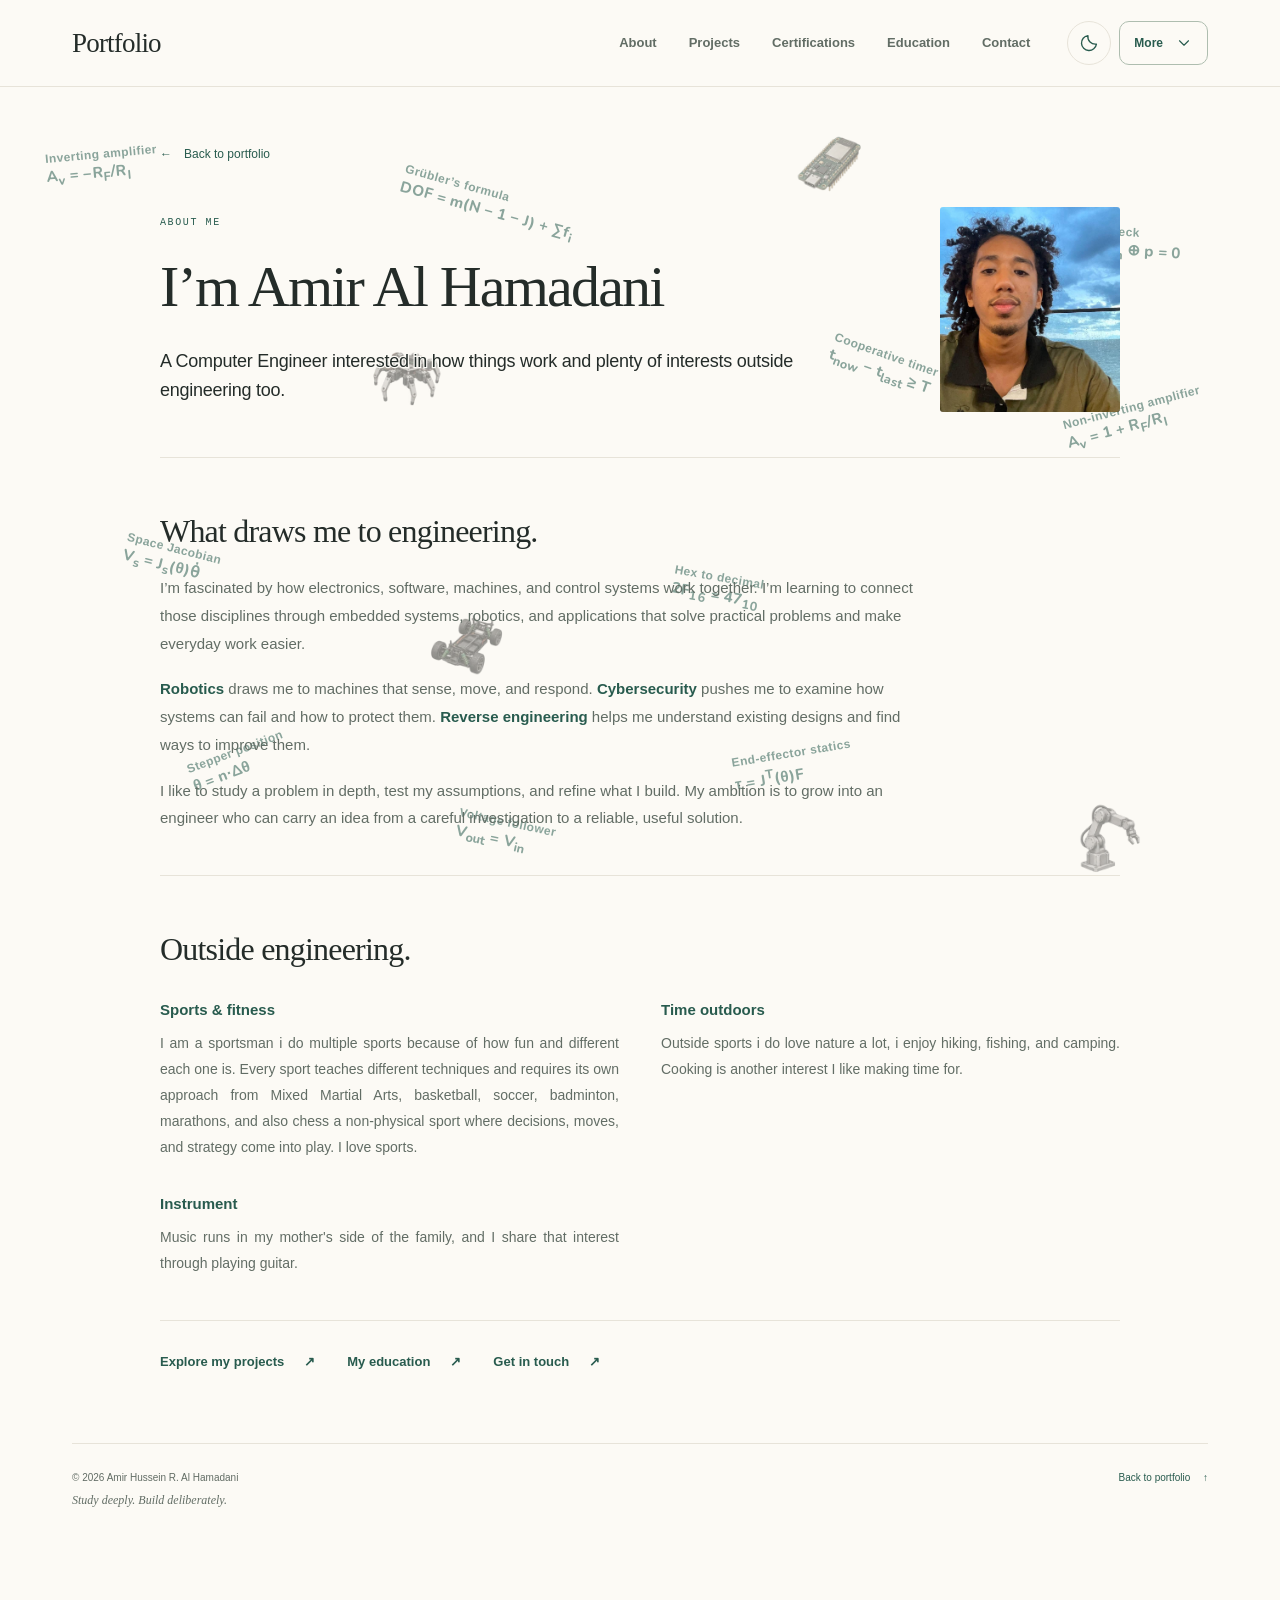
==== commit 06c3c08f: "minor fixes" ====
--- a/about.html
+++ b/about.html
@@ -199,7 +199,7 @@
           <svg class="theme-icon-sun" viewBox="0 0 24 24" aria-hidden="true"><circle cx="12" cy="12" r="4"/><path d="M12 2v2m0 16v2M2 12h2m16 0h2M4.9 4.9l1.4 1.4m11.4 11.4 1.4 1.4m0-14.2-1.4 1.4M6.3 17.7l-1.4 1.4"/></svg>
         </button>
         <details class="site-menu">
-          <summary aria-label="Navigation menu"><span>Menu</span><svg viewBox="0 0 24 24" aria-hidden="true"><path d="M4 7h16M4 12h16M4 17h16"/></svg></summary>
+          <summary aria-label="More navigation links"><span>More</span><svg viewBox="0 0 24 24" aria-hidden="true"><path d="m6 9 6 6 6-6" stroke-linecap="round" stroke-linejoin="round"/></svg></summary>
           <nav class="menu-panel" aria-label="More pages">
             <p class="menu-label">EXPLORE THE PORTFOLIO</p>
             <a href="about.html" aria-current="page">About me <span aria-hidden="true">↗</span></a>
@@ -227,7 +227,7 @@
         <h2 id="engineering-interests-title">What draws me to engineering.</h2>
         <div class="prose">
           <p>I’m fascinated by how electronics, software, machines, and control systems work together. I’m learning to connect those disciplines through embedded systems, robotics, and applications that solve practical problems and make everyday work easier.</p>
-          <p>I’m drawn to <strong>reverse engineering</strong>: understanding existing designs and finding ways to improve them. <strong>Cybersecurity</strong> pushes me to examine how systems can fail and how to protect them, while <strong>robotics</strong> connects that understanding to machines that sense, move, and respond.</p>
+          <p><strong>Robotics</strong> draws me to machines that sense, move, and respond. <strong>Cybersecurity</strong> pushes me to examine how systems can fail and how to protect them. <strong>Reverse engineering</strong> helps me understand existing designs and find ways to improve them.</p>
           <p>I like to study a problem in depth, test my assumptions, and refine what I build. My ambition is to grow into an engineer who can carry an idea from a careful investigation to a reliable, useful solution.</p>
         </div>
       </section>
--- a/style.css
+++ b/style.css
@@ -56,6 +56,14 @@
 .skip-link { position: fixed; z-index: 20; top: 12px; left: 12px; padding: 10px 18px; background: var(--accent); color: var(--paper); transform: translateY(-160%); }
 .skip-link:focus { transform: translateY(0); }
 
+@font-face {
+  font-family: "Equation Rounded";
+  src: url("assets/fonts/nunito-equations.woff2") format("woff2");
+  font-style: normal;
+  font-weight: 750;
+  font-display: swap;
+}
+
 /* A layer beneath the page lets the artwork drift across the viewport. */
 body { isolation: isolate; }
 .engineering-marks {
@@ -67,6 +75,13 @@
   overflow: hidden;
   color: var(--accent);
 }
+/* Keep foreground lettering legible as artwork passes behind a line. */
+@media screen {
+  :where(.about-section, .archive-intro, .profile) :where(h1, h2, p, .profile-links a:not(.profile-resume)) {
+    paint-order: stroke fill;
+    -webkit-text-stroke: 2.5px var(--paper);
+  }
+}
 .engineering-mark {
   position: absolute;
   top: 0;
@@ -74,42 +89,36 @@
   width: max-content;
 }
 .engineering-equation {
-  padding: 4px 13px 5px;
-  border: 1px solid color-mix(in srgb, var(--accent) 58%, transparent);
-  border-radius: 999px;
-  background: linear-gradient(150deg, var(--paper), var(--soft-green));
-  color: var(--accent-dark);
-  font: italic clamp(13px, 1.12vw, 17px) / 1.2 var(--serif);
+  display: grid;
+  justify-items: start;
+  gap: 1px;
+  color: color-mix(in srgb, var(--accent) 54%, var(--paper));
+  font: 750 clamp(15px, 1.19vw, 18px) / 1.3 "Equation Rounded", ui-rounded, var(--sans);
+  letter-spacing: .018em;
   white-space: nowrap;
-  opacity: .32;
+  -webkit-font-smoothing: auto;
   transition: opacity .24s ease;
 }
-.engineering-equation::before {
-  content: "";
-  position: absolute;
-  inset: 2px auto auto 10px;
-  width: 26%;
-  height: 1px;
-  border-radius: 50%;
-  background: var(--paper);
-}
-.engineering-equation.is-changing { opacity: 0; }
+.engineering-equation small {
+  font: 650 clamp(12px, .9vw, 14px) / 1.25 var(--sans);
+  letter-spacing: .035em;
+}
+
 .engineering-hardware {
-  width: clamp(52px, 6.6vw, 92px);
+  width: clamp(62px, 6.8vw, 96px);
   aspect-ratio: 1;
-  background: url("assets/engineering-icons.svg") no-repeat 0 0 / 200% 200%;
-  opacity: .42;
-}
-.engineering-mark--board { background-position: right top; }
-.engineering-mark--motor { background-position: left bottom; }
-.engineering-mark--chip { background-position: right bottom; }
+  background: url("assets/engineering-hardware-catalog.webp") no-repeat 0 0 / 400% 300%;
+  opacity: .53;
+  transition: opacity .24s ease;
+}
+.engineering-mark.is-changing { opacity: 0; }
 [data-theme="dark"] .engineering-hardware { filter: brightness(1.45); }
 html:is(.page-preparing, .page-loading, .welcome-active, .welcome-pending, .media-viewer-open) .engineering-marks {
   visibility: hidden;
 }
 @media (max-width: 760px) {
-  .engineering-equation { opacity: .24; padding-inline: 10px; }
-  .engineering-hardware { opacity: .32; }
+  .engineering-equation { color: color-mix(in srgb, var(--accent) 47%, var(--paper)); }
+  .engineering-hardware { opacity: .44; }
 }
 @media (prefers-reduced-motion: reduce) {
   .engineering-equation { transition: none; }
--- a/style.css
+++ b/style.css
@@ -56,6 +56,14 @@
 .skip-link { position: fixed; z-index: 20; top: 12px; left: 12px; padding: 10px 18px; background: var(--accent); color: var(--paper); transform: translateY(-160%); }
 .skip-link:focus { transform: translateY(0); }
 
+@font-face {
+  font-family: "Equation Rounded";
+  src: url("assets/fonts/nunito-equations.woff2") format("woff2");
+  font-style: normal;
+  font-weight: 750;
+  font-display: swap;
+}
+
 /* A layer beneath the page lets the artwork drift across the viewport. */
 body { isolation: isolate; }
 .engineering-marks {
@@ -67,6 +75,13 @@
   overflow: hidden;
   color: var(--accent);
 }
+/* Keep foreground lettering legible as artwork passes behind a line. */
+@media screen {
+  :where(.about-section, .archive-intro, .profile) :where(h1, h2, p, .profile-links a:not(.profile-resume)) {
+    paint-order: stroke fill;
+    -webkit-text-stroke: 2.5px var(--paper);
+  }
+}
 .engineering-mark {
   position: absolute;
   top: 0;
@@ -74,42 +89,36 @@
   width: max-content;
 }
 .engineering-equation {
-  padding: 4px 13px 5px;
-  border: 1px solid color-mix(in srgb, var(--accent) 58%, transparent);
-  border-radius: 999px;
-  background: linear-gradient(150deg, var(--paper), var(--soft-green));
-  color: var(--accent-dark);
-  font: italic clamp(13px, 1.12vw, 17px) / 1.2 var(--serif);
+  display: grid;
+  justify-items: start;
+  gap: 1px;
+  color: color-mix(in srgb, var(--accent) 54%, var(--paper));
+  font: 750 clamp(15px, 1.19vw, 18px) / 1.3 "Equation Rounded", ui-rounded, var(--sans);
+  letter-spacing: .018em;
   white-space: nowrap;
-  opacity: .32;
+  -webkit-font-smoothing: auto;
   transition: opacity .24s ease;
 }
-.engineering-equation::before {
-  content: "";
-  position: absolute;
-  inset: 2px auto auto 10px;
-  width: 26%;
-  height: 1px;
-  border-radius: 50%;
-  background: var(--paper);
-}
-.engineering-equation.is-changing { opacity: 0; }
+.engineering-equation small {
+  font: 650 clamp(12px, .9vw, 14px) / 1.25 var(--sans);
+  letter-spacing: .035em;
+}
+
 .engineering-hardware {
-  width: clamp(52px, 6.6vw, 92px);
+  width: clamp(62px, 6.8vw, 96px);
   aspect-ratio: 1;
-  background: url("assets/engineering-icons.svg") no-repeat 0 0 / 200% 200%;
-  opacity: .42;
-}
-.engineering-mark--board { background-position: right top; }
-.engineering-mark--motor { background-position: left bottom; }
-.engineering-mark--chip { background-position: right bottom; }
+  background: url("assets/engineering-hardware-catalog.webp") no-repeat 0 0 / 400% 300%;
+  opacity: .53;
+  transition: opacity .24s ease;
+}
+.engineering-mark.is-changing { opacity: 0; }
 [data-theme="dark"] .engineering-hardware { filter: brightness(1.45); }
 html:is(.page-preparing, .page-loading, .welcome-active, .welcome-pending, .media-viewer-open) .engineering-marks {
   visibility: hidden;
 }
 @media (max-width: 760px) {
-  .engineering-equation { opacity: .24; padding-inline: 10px; }
-  .engineering-hardware { opacity: .32; }
+  .engineering-equation { color: color-mix(in srgb, var(--accent) 47%, var(--paper)); }
+  .engineering-hardware { opacity: .44; }
 }
 @media (prefers-reduced-motion: reduce) {
   .engineering-equation { transition: none; }
--- a/style.css
+++ b/style.css
@@ -56,6 +56,14 @@
 .skip-link { position: fixed; z-index: 20; top: 12px; left: 12px; padding: 10px 18px; background: var(--accent); color: var(--paper); transform: translateY(-160%); }
 .skip-link:focus { transform: translateY(0); }
 
+@font-face {
+  font-family: "Equation Rounded";
+  src: url("assets/fonts/nunito-equations.woff2") format("woff2");
+  font-style: normal;
+  font-weight: 750;
+  font-display: swap;
+}
+
 /* A layer beneath the page lets the artwork drift across the viewport. */
 body { isolation: isolate; }
 .engineering-marks {
@@ -67,6 +75,13 @@
   overflow: hidden;
   color: var(--accent);
 }
+/* Keep foreground lettering legible as artwork passes behind a line. */
+@media screen {
+  :where(.about-section, .archive-intro, .profile) :where(h1, h2, p, .profile-links a:not(.profile-resume)) {
+    paint-order: stroke fill;
+    -webkit-text-stroke: 2.5px var(--paper);
+  }
+}
 .engineering-mark {
   position: absolute;
   top: 0;
@@ -74,42 +89,36 @@
   width: max-content;
 }
 .engineering-equation {
-  padding: 4px 13px 5px;
-  border: 1px solid color-mix(in srgb, var(--accent) 58%, transparent);
-  border-radius: 999px;
-  background: linear-gradient(150deg, var(--paper), var(--soft-green));
-  color: var(--accent-dark);
-  font: italic clamp(13px, 1.12vw, 17px) / 1.2 var(--serif);
+  display: grid;
+  justify-items: start;
+  gap: 1px;
+  color: color-mix(in srgb, var(--accent) 54%, var(--paper));
+  font: 750 clamp(15px, 1.19vw, 18px) / 1.3 "Equation Rounded", ui-rounded, var(--sans);
+  letter-spacing: .018em;
   white-space: nowrap;
-  opacity: .32;
+  -webkit-font-smoothing: auto;
   transition: opacity .24s ease;
 }
-.engineering-equation::before {
-  content: "";
-  position: absolute;
-  inset: 2px auto auto 10px;
-  width: 26%;
-  height: 1px;
-  border-radius: 50%;
-  background: var(--paper);
-}
-.engineering-equation.is-changing { opacity: 0; }
+.engineering-equation small {
+  font: 650 clamp(12px, .9vw, 14px) / 1.25 var(--sans);
+  letter-spacing: .035em;
+}
+
 .engineering-hardware {
-  width: clamp(52px, 6.6vw, 92px);
+  width: clamp(62px, 6.8vw, 96px);
   aspect-ratio: 1;
-  background: url("assets/engineering-icons.svg") no-repeat 0 0 / 200% 200%;
-  opacity: .42;
-}
-.engineering-mark--board { background-position: right top; }
-.engineering-mark--motor { background-position: left bottom; }
-.engineering-mark--chip { background-position: right bottom; }
+  background: url("assets/engineering-hardware-catalog.webp") no-repeat 0 0 / 400% 300%;
+  opacity: .53;
+  transition: opacity .24s ease;
+}
+.engineering-mark.is-changing { opacity: 0; }
 [data-theme="dark"] .engineering-hardware { filter: brightness(1.45); }
 html:is(.page-preparing, .page-loading, .welcome-active, .welcome-pending, .media-viewer-open) .engineering-marks {
   visibility: hidden;
 }
 @media (max-width: 760px) {
-  .engineering-equation { opacity: .24; padding-inline: 10px; }
-  .engineering-hardware { opacity: .32; }
+  .engineering-equation { color: color-mix(in srgb, var(--accent) 47%, var(--paper)); }
+  .engineering-hardware { opacity: .44; }
 }
 @media (prefers-reduced-motion: reduce) {
   .engineering-equation { transition: none; }
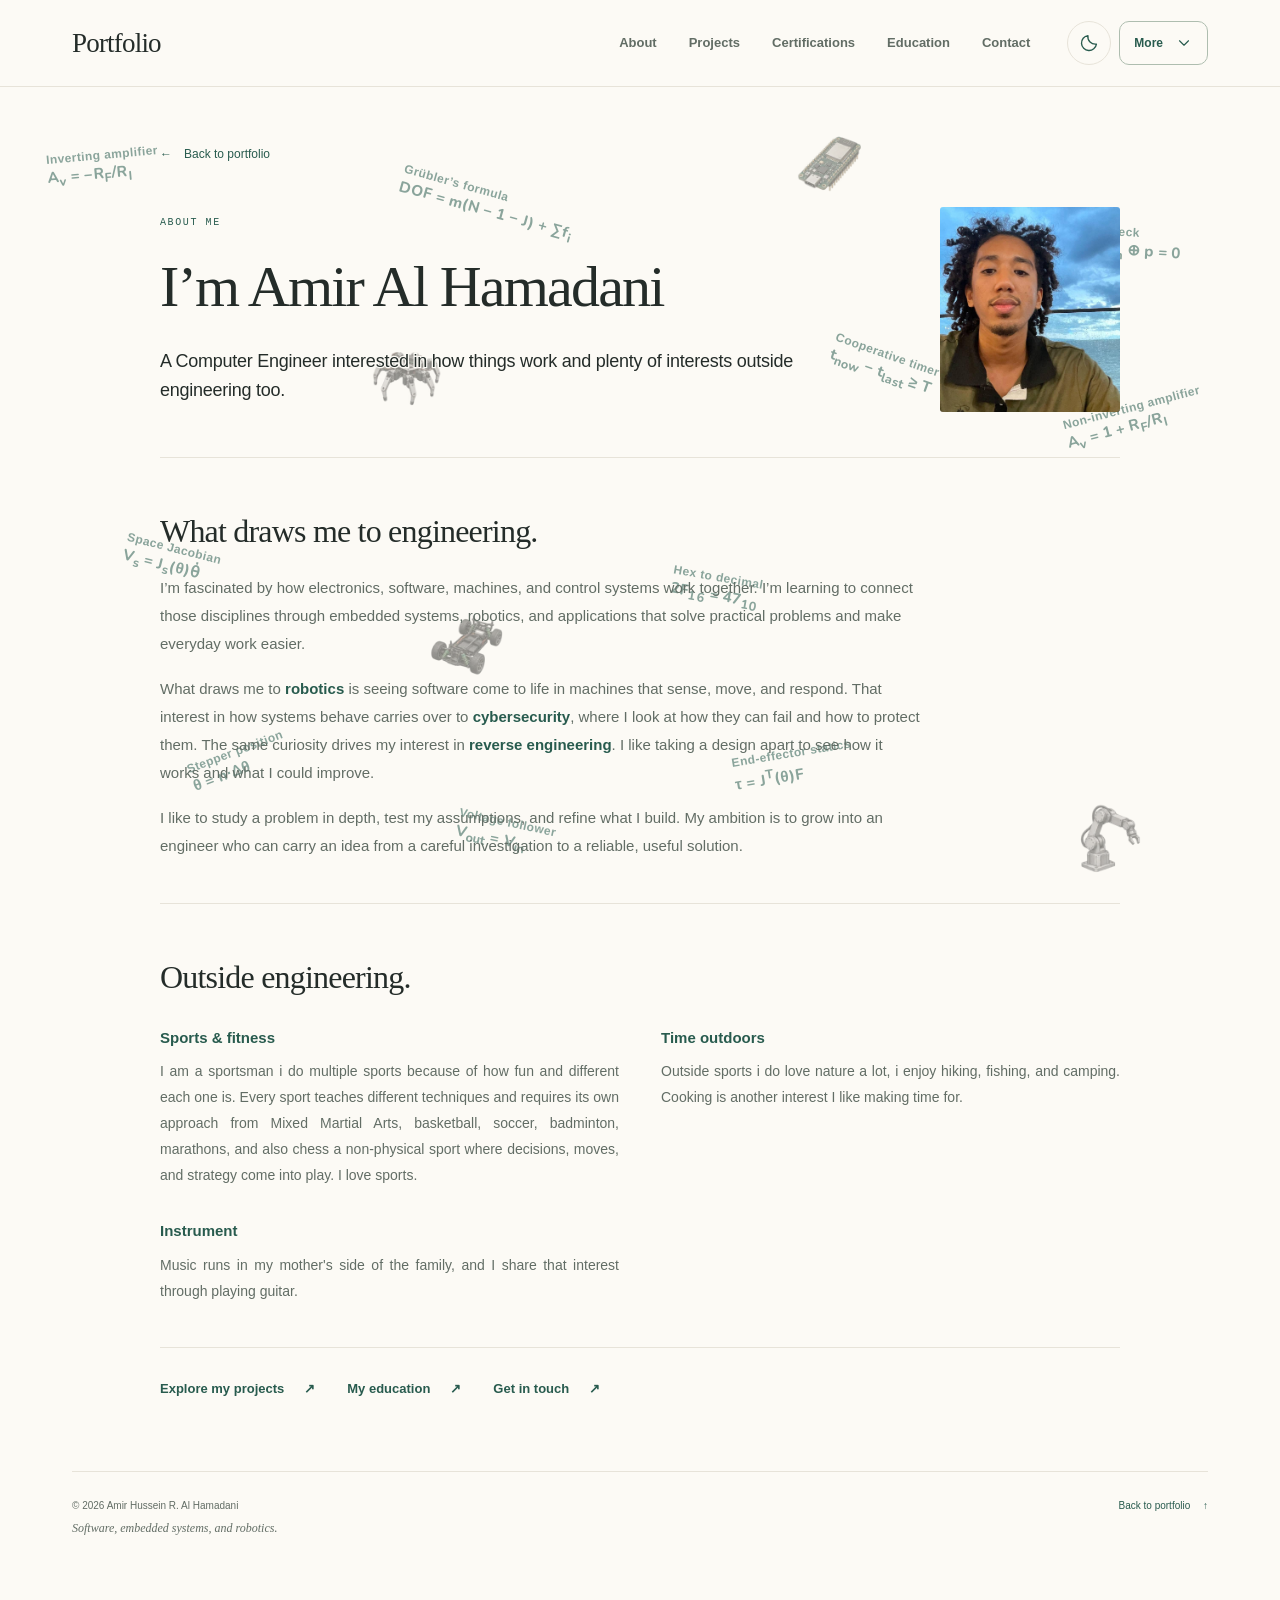
==== commit c985b1b1: "new features" ====
--- a/about.html
+++ b/about.html
@@ -227,7 +227,7 @@
         <h2 id="engineering-interests-title">What draws me to engineering.</h2>
         <div class="prose">
           <p>I’m fascinated by how electronics, software, machines, and control systems work together. I’m learning to connect those disciplines through embedded systems, robotics, and applications that solve practical problems and make everyday work easier.</p>
-          <p><strong>Robotics</strong> draws me to machines that sense, move, and respond. <strong>Cybersecurity</strong> pushes me to examine how systems can fail and how to protect them. <strong>Reverse engineering</strong> helps me understand existing designs and find ways to improve them.</p>
+          <p>What draws me to <strong>robotics</strong> is seeing software come to life in machines that sense, move, and respond. That interest in how systems behave carries over to <strong>cybersecurity</strong>, where I look at how they can fail and how to protect them. The same curiosity drives my interest in <strong>reverse engineering</strong>. I like taking a design apart to see how it works and what I could improve.</p>
           <p>I like to study a problem in depth, test my assumptions, and refine what I build. My ambition is to grow into an engineer who can carry an idea from a careful investigation to a reliable, useful solution.</p>
         </div>
       </section>
@@ -250,6 +250,6 @@
       </section>
       <div class="page-links"><a class="text-link" href="projects.html">Explore my projects <span aria-hidden="true">↗</span></a><a class="text-link" href="education.html">My education <span aria-hidden="true">↗</span></a><a class="text-link" href="contact.html">Get in touch <span aria-hidden="true">↗</span></a></div>
     </main>
-    <footer class="site-footer"><div><p>© <span id="year">2026</span> Amir Hussein R. Al Hamadani</p><a href="index.html#about">Back to portfolio <span aria-hidden="true">↑</span></a></div><p class="footer-note">Study deeply. Build deliberately.</p></footer>
+    <footer class="site-footer"><div><p>© <span id="year">2026</span> Amir Hussein R. Al Hamadani</p><a href="index.html#about">Back to portfolio <span aria-hidden="true">↑</span></a></div><p class="footer-note">Software, embedded systems, and robotics.</p></footer>
   </body>
 </html>
--- a/style.css
+++ b/style.css
@@ -39,7 +39,7 @@
 
 *, *::before, *::after { box-sizing: border-box; }
 html { scroll-behavior: smooth; scroll-padding-top: calc(var(--header-height, 86px) + 24px); }
-body { margin: 0; color: var(--ink); background: var(--paper); font-family: var(--sans); font-size: 16px; line-height: 1.75; -webkit-font-smoothing: antialiased; }
+body { margin: 0; color: var(--ink); background: var(--paper); font-family: var(--sans); font-size: 16px; line-height: 1.75; -webkit-font-smoothing: antialiased; -webkit-user-select: none; user-select: none; }
 ::selection { background: #d5e3d7; color: #163d31; }
 a { color: inherit; text-decoration: none; text-underline-offset: 5px; }
 button { font: inherit; }
@@ -492,7 +492,7 @@
 .contact-github:hover { text-decoration: underline; }
 .contact-github span { margin-left: 10px; }
 .email-line { display: flex; align-items: center; flex-wrap: wrap; gap: 8px 14px; margin-top: 24px; }
-.email-line > a { color: var(--muted); font-size: 11px; overflow-wrap: anywhere; }
+.email-line > a { color: var(--muted); font-size: 11px; overflow-wrap: anywhere; -webkit-user-select: text; user-select: text; }
 .email-line > a:hover { text-decoration: underline; }
 .copy-email { display: flex; gap: 5px; align-items: center; border: 0; border-left: 1px solid var(--rule); padding: 3px 0 3px 12px; background: transparent; color: var(--accent); font-size: 10px; }
 .copy-email svg { width: 12px; height: 12px; fill: none; stroke: currentColor; stroke-width: 1.5; stroke-linecap: round; stroke-linejoin: round; }
@@ -558,6 +558,7 @@
 .research-page { min-height: calc(100svh - 260px); }
 .education-page .education-detail { font-size: 13px; }
 .archive-projects { padding-top: 24px; }
+.archive-projects > .project { background-color: var(--soft-green); }
 .archive-projects .project > p:not(.project-subtitle, .project-connection) { max-width: 840px; }
 .archive-projects .project-media { max-width: 820px; }
 .archive-projects .project-details { max-width: 900px; }
--- a/style.css
+++ b/style.css
@@ -39,7 +39,7 @@
 
 *, *::before, *::after { box-sizing: border-box; }
 html { scroll-behavior: smooth; scroll-padding-top: calc(var(--header-height, 86px) + 24px); }
-body { margin: 0; color: var(--ink); background: var(--paper); font-family: var(--sans); font-size: 16px; line-height: 1.75; -webkit-font-smoothing: antialiased; }
+body { margin: 0; color: var(--ink); background: var(--paper); font-family: var(--sans); font-size: 16px; line-height: 1.75; -webkit-font-smoothing: antialiased; -webkit-user-select: none; user-select: none; }
 ::selection { background: #d5e3d7; color: #163d31; }
 a { color: inherit; text-decoration: none; text-underline-offset: 5px; }
 button { font: inherit; }
@@ -492,7 +492,7 @@
 .contact-github:hover { text-decoration: underline; }
 .contact-github span { margin-left: 10px; }
 .email-line { display: flex; align-items: center; flex-wrap: wrap; gap: 8px 14px; margin-top: 24px; }
-.email-line > a { color: var(--muted); font-size: 11px; overflow-wrap: anywhere; }
+.email-line > a { color: var(--muted); font-size: 11px; overflow-wrap: anywhere; -webkit-user-select: text; user-select: text; }
 .email-line > a:hover { text-decoration: underline; }
 .copy-email { display: flex; gap: 5px; align-items: center; border: 0; border-left: 1px solid var(--rule); padding: 3px 0 3px 12px; background: transparent; color: var(--accent); font-size: 10px; }
 .copy-email svg { width: 12px; height: 12px; fill: none; stroke: currentColor; stroke-width: 1.5; stroke-linecap: round; stroke-linejoin: round; }
@@ -558,6 +558,7 @@
 .research-page { min-height: calc(100svh - 260px); }
 .education-page .education-detail { font-size: 13px; }
 .archive-projects { padding-top: 24px; }
+.archive-projects > .project { background-color: var(--soft-green); }
 .archive-projects .project > p:not(.project-subtitle, .project-connection) { max-width: 840px; }
 .archive-projects .project-media { max-width: 820px; }
 .archive-projects .project-details { max-width: 900px; }
--- a/style.css
+++ b/style.css
@@ -39,7 +39,7 @@
 
 *, *::before, *::after { box-sizing: border-box; }
 html { scroll-behavior: smooth; scroll-padding-top: calc(var(--header-height, 86px) + 24px); }
-body { margin: 0; color: var(--ink); background: var(--paper); font-family: var(--sans); font-size: 16px; line-height: 1.75; -webkit-font-smoothing: antialiased; }
+body { margin: 0; color: var(--ink); background: var(--paper); font-family: var(--sans); font-size: 16px; line-height: 1.75; -webkit-font-smoothing: antialiased; -webkit-user-select: none; user-select: none; }
 ::selection { background: #d5e3d7; color: #163d31; }
 a { color: inherit; text-decoration: none; text-underline-offset: 5px; }
 button { font: inherit; }
@@ -492,7 +492,7 @@
 .contact-github:hover { text-decoration: underline; }
 .contact-github span { margin-left: 10px; }
 .email-line { display: flex; align-items: center; flex-wrap: wrap; gap: 8px 14px; margin-top: 24px; }
-.email-line > a { color: var(--muted); font-size: 11px; overflow-wrap: anywhere; }
+.email-line > a { color: var(--muted); font-size: 11px; overflow-wrap: anywhere; -webkit-user-select: text; user-select: text; }
 .email-line > a:hover { text-decoration: underline; }
 .copy-email { display: flex; gap: 5px; align-items: center; border: 0; border-left: 1px solid var(--rule); padding: 3px 0 3px 12px; background: transparent; color: var(--accent); font-size: 10px; }
 .copy-email svg { width: 12px; height: 12px; fill: none; stroke: currentColor; stroke-width: 1.5; stroke-linecap: round; stroke-linejoin: round; }
@@ -558,6 +558,7 @@
 .research-page { min-height: calc(100svh - 260px); }
 .education-page .education-detail { font-size: 13px; }
 .archive-projects { padding-top: 24px; }
+.archive-projects > .project { background-color: var(--soft-green); }
 .archive-projects .project > p:not(.project-subtitle, .project-connection) { max-width: 840px; }
 .archive-projects .project-media { max-width: 820px; }
 .archive-projects .project-details { max-width: 900px; }
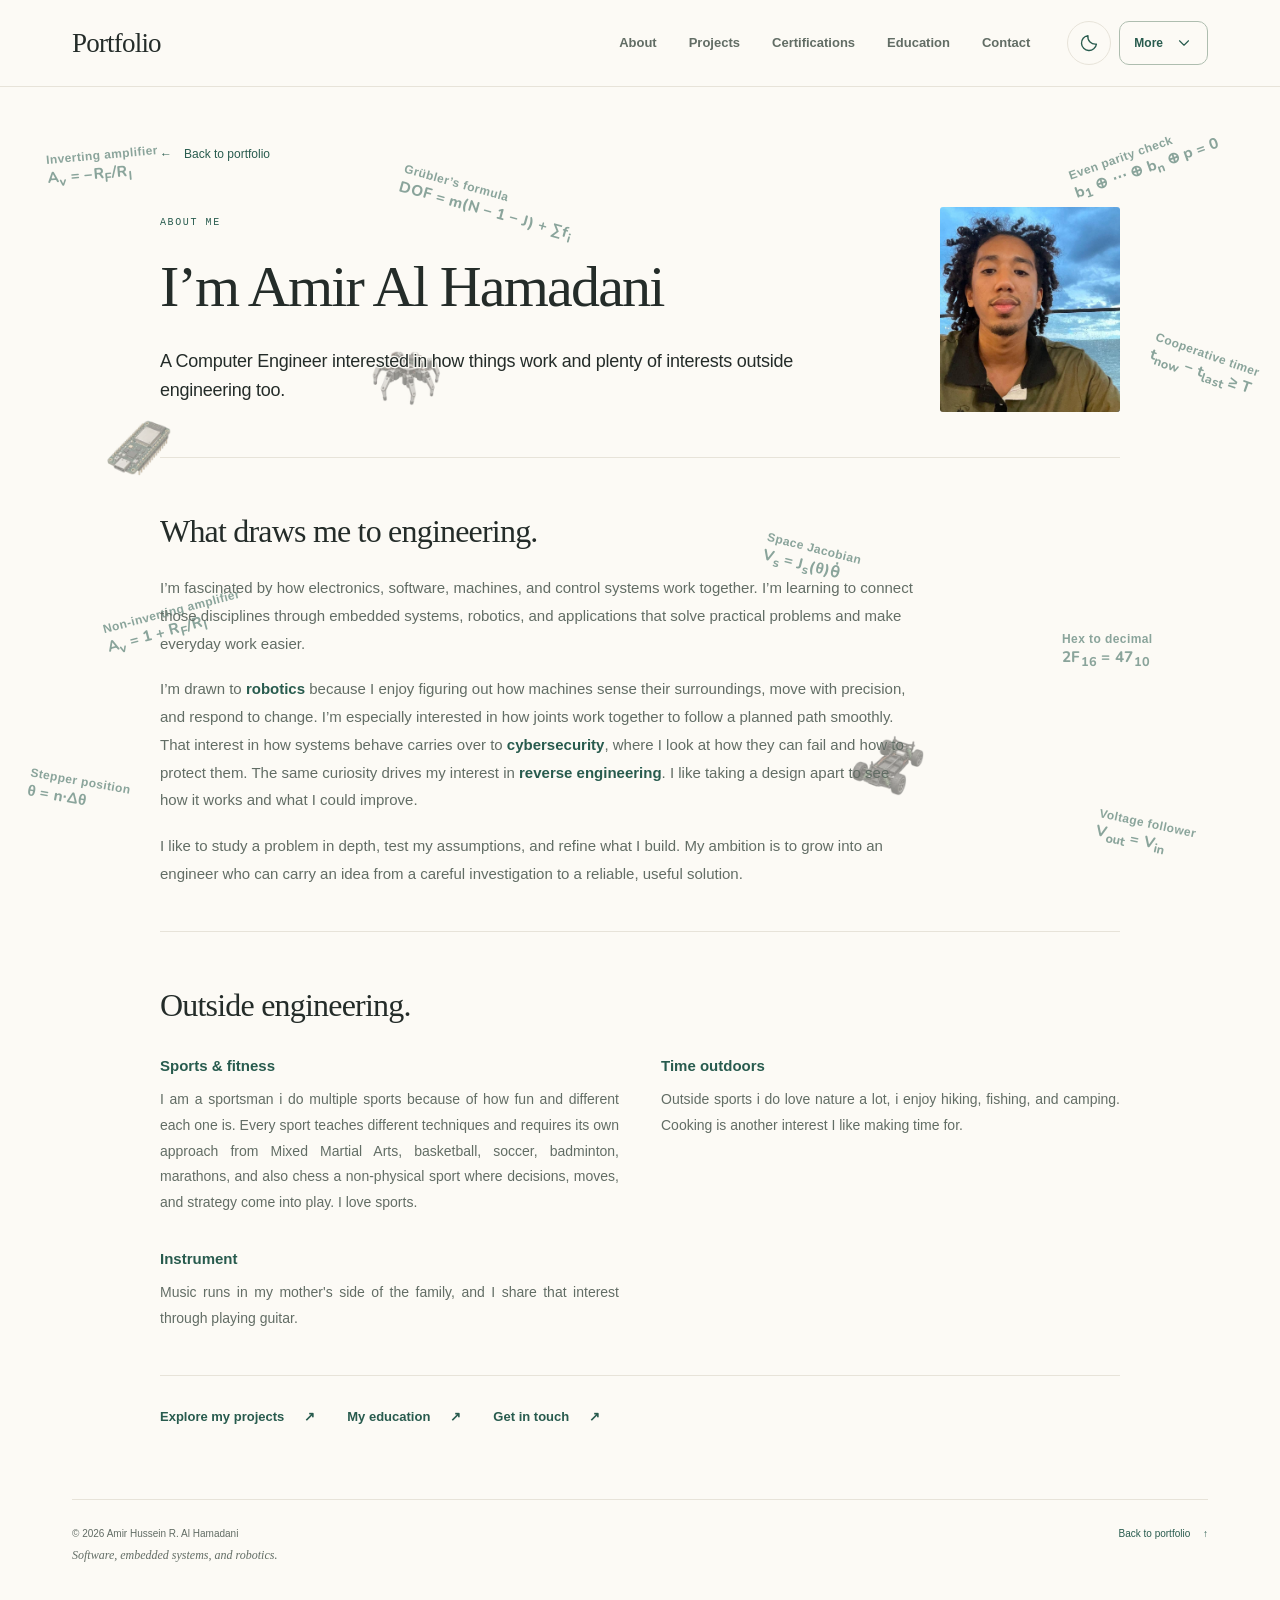
==== commit 41c87714: "better transitions and approach" ====
--- a/about.html
+++ b/about.html
@@ -227,7 +227,7 @@
         <h2 id="engineering-interests-title">What draws me to engineering.</h2>
         <div class="prose">
           <p>I’m fascinated by how electronics, software, machines, and control systems work together. I’m learning to connect those disciplines through embedded systems, robotics, and applications that solve practical problems and make everyday work easier.</p>
-          <p>What draws me to <strong>robotics</strong> is seeing software come to life in machines that sense, move, and respond. That interest in how systems behave carries over to <strong>cybersecurity</strong>, where I look at how they can fail and how to protect them. The same curiosity drives my interest in <strong>reverse engineering</strong>. I like taking a design apart to see how it works and what I could improve.</p>
+          <p>I’m drawn to <strong>robotics</strong> because I enjoy figuring out how machines sense their surroundings, move with precision, and respond to change. I’m especially interested in how joints work together to follow a planned path smoothly. That interest in how systems behave carries over to <strong>cybersecurity</strong>, where I look at how they can fail and how to protect them. The same curiosity drives my interest in <strong>reverse engineering</strong>. I like taking a design apart to see how it works and what I could improve.</p>
           <p>I like to study a problem in depth, test my assumptions, and refine what I build. My ambition is to grow into an engineer who can carry an idea from a careful investigation to a reliable, useful solution.</p>
         </div>
       </section>
--- a/style.css
+++ b/style.css
@@ -269,12 +269,13 @@
 h1 em { color: var(--accent); font-weight: 400; }
 .intro-lead { margin-top: 27px; font-size: 19px; line-height: 1.6; letter-spacing: -.25px; max-width: 580px; }
 .prose { margin-top: 23px; }
-.prose strong { color: var(--accent); font-weight: 600; }
+.prose strong { color: var(--accent); font-weight: 600; transition: background-color .24s ease, color .24s ease; }
 .prose p, .approach-section > p:not(.section-eyebrow) { color: var(--muted); font-size: 15px; line-height: 1.85; }
 .prose p + p { margin-top: 18px; }
 .about-section h1, .archive-intro h1, .section h2, .archive-section h2, .project h3, .personal-interest h3, .education-item h3, .toolkit-group h3, .certificate-info h3, .engineering-decision h4 { position: relative; width: fit-content; max-width: 100%; transition: color .28s ease; }
 .intro-actions { display: flex; flex-wrap: wrap; gap: 0 28px; }
 .text-link { display: inline-flex; align-items: center; gap: 20px; margin-top: 25px; color: var(--accent); font-size: 13px; font-weight: 600; }
+.text-link:is(:hover, :focus-visible) { color: var(--accent-dark); text-decoration: underline; }
 .text-link span { transition: transform .2s ease; }
 .text-link:hover span { transform: translateY(3px); }
 .intro-footnote { display: flex; align-items: center; justify-content: space-between; gap: 16px; margin-top: 42px; font-family: var(--mono); font-size: 9px; letter-spacing: .5px; color: var(--muted); }
@@ -424,9 +425,28 @@
     background-color: color-mix(in srgb, var(--paper) 86%, var(--soft-green));
     box-shadow: 0 5px 16px var(--shadow);
   }
-  .section h2::after, .archive-section h2::after, .archive-intro h1::after, .about-section h1::after, .project h3::after, .personal-interest h3::after, .education-item h3::after, .toolkit-group h3::after, .certificate-info h3::after, .engineering-decision h4::after { content: ""; position: absolute; left: 0; bottom: -.16em; width: 42px; height: 1px; background: currentColor; opacity: .65; transform: scaleX(0); transform-origin: left; transition: transform .38s cubic-bezier(.22, 1, .36, 1); pointer-events: none; }
-  .section h2:hover, .archive-section h2:hover, .archive-intro h1:hover, .about-section h1:hover, .project h3:hover, .personal-interest h3:hover, .education-item h3:hover, .toolkit-group h3:hover, .certificate-info h3:hover, .engineering-decision h4:hover { color: var(--accent); }
-  .section h2:hover::after, .archive-section h2:hover::after, .archive-intro h1:hover::after, .about-section h1:hover::after, .project h3:hover::after, .personal-interest h3:hover::after, .education-item h3:hover::after, .toolkit-group h3:hover::after, .certificate-info h3:hover::after, .engineering-decision h4:hover::after { transform: scaleX(1); }
+  :is(.page-layout main, .archive-main) :is(h1, h2, h3, h4) {
+    position: relative;
+    background: linear-gradient(90deg, color-mix(in srgb, var(--accent) 17%, transparent), transparent) left bottom / 0 .32em no-repeat;
+    transition: color .24s ease, background-size .4s cubic-bezier(.22, 1, .36, 1);
+  }
+  :is(.page-layout main, .archive-main) :is(h1, h2, h3, h4)::after {
+    content: "";
+    position: absolute;
+    left: 0;
+    bottom: -.12em;
+    width: min(100%, 3.4em, 80px);
+    height: 2px;
+    border-radius: 2px;
+    background: linear-gradient(90deg, var(--accent), var(--border-accent));
+    transform: scaleX(0);
+    transform-origin: left;
+    transition: transform .4s cubic-bezier(.22, 1, .36, 1);
+    pointer-events: none;
+  }
+  :is(.page-layout main, .archive-main) :is(h1, h2, h3, h4):hover { color: var(--accent-dark); background-size: min(100%, 18rem) .32em; }
+  :is(.page-layout main, .archive-main) :is(h1, h2, h3, h4):hover::after { transform: scaleX(1); }
+  .prose strong:hover { color: var(--accent-dark); background-color: var(--soft-green); }
   .media-image-link:hover { box-shadow: 0 5px 18px var(--shadow); }
   .media-image-link:hover .project-image { transform: scale(1.018); border-color: var(--accent); }
   .certificate-card:hover { translate: 0 -2px; border-color: var(--border-accent); box-shadow: 0 5px 16px var(--shadow); }
@@ -795,22 +815,21 @@
 
 /* The sidebar portrait travels from its opening position into the portfolio. */
 /* Keep type in its natural layout; only opacity and translation change on scroll. */
-.profile-opening-ready .site-header { opacity: var(--opening-navigation, 0); transform: translateY(calc(-18px * (1 - var(--opening-navigation, 0)))); }
+.profile-opening-ready .site-header { opacity: var(--opening-navigation, 0); transform: translateY(calc(-12px * (1 - var(--opening-navigation, 0)))); }
 .profile-opening-ready.opening-header-hidden .site-header { visibility: hidden; pointer-events: none; }
 .profile-opening-ready:not(.hero-morph-ready) .home-hero { min-height: 100svh; margin-top: calc(-1 * var(--header-height, 86px)); }
 .hero-morph-ready .home-hero { position: fixed; z-index: 5; top: 0; right: 0; left: 0; height: 100svh; min-height: 0; pointer-events: none; }
 .hero-morph-ready .hero-socials, .hero-morph-ready .hero-resume, .hero-morph-ready .hero-scroll-cue { pointer-events: auto; }
 .hero-morph-ready .page-layout { position: relative; z-index: 3; }
-.hero-morph-ready .hero-portrait { position: fixed; z-index: 1; left: var(--flight-origin-x); top: var(--flight-origin-y); width: var(--flight-width); height: var(--flight-height); border-radius: var(--flight-radius); transform: translate3d(var(--flight-x), var(--flight-y), 0); pointer-events: auto; box-shadow: 0 0 0 1.5px color-mix(in srgb, var(--portrait-ring) calc(var(--opening-glow, 1) * 100%), transparent), 0 0 22px color-mix(in srgb, var(--portrait-glow) calc(var(--opening-glow, 1) * 28%), transparent), 0 0 48px color-mix(in srgb, var(--portrait-glow) calc(var(--opening-glow, 1) * 16%), transparent); }
-.hero-entry-running .hero-portrait { will-change: transform; }
+.hero-morph-ready .hero-portrait { position: fixed; z-index: 1; left: var(--flight-origin-x); top: var(--flight-origin-y); width: var(--flight-width); height: var(--flight-height); border-radius: var(--flight-radius); transform: translate3d(var(--flight-x), var(--flight-y), 0); opacity: var(--opening-flight-opacity, 1); pointer-events: auto; box-shadow: 0 0 0 1.5px color-mix(in srgb, var(--portrait-ring) calc(var(--opening-glow, 1) * 100%), transparent), 0 0 22px color-mix(in srgb, var(--portrait-glow) calc(var(--opening-glow, 1) * 28%), transparent), 0 0 48px color-mix(in srgb, var(--portrait-glow) calc(var(--opening-glow, 1) * 16%), transparent); }
+.hero-entry-running .home-hero .hero-portrait { pointer-events: none; will-change: transform, opacity; }
 .hero-morph-ready .hero-copy { opacity: var(--opening-extras, 1); transform: translate3d(var(--opening-copy-shift, 0px), 0, 0); }
 .hero-morph-ready .hero-portrait-ring { opacity: var(--opening-extras, 1); transform: scale(var(--opening-ring-scale, .96)); transition: none; }
 .hero-morph-ready .hero-scroll-cue { opacity: var(--opening-cue, 1); }
 .hero-morph-complete .home-hero { visibility: hidden; pointer-events: none; }
-.hero-morph-active .page-layout { transform: translateY(var(--opening-offset, 0px)); opacity: var(--opening-reveal-opacity, 0); }
+.hero-morph-active .page-layout { transform: translateY(calc(var(--opening-offset, 0px) + var(--opening-reveal-y, 0px))); opacity: var(--opening-reveal-opacity, 0); }
 .hero-morph-active .profile { position: relative; top: auto; max-height: none; overflow: visible; }
-.hero-morph-active .profile-mark { background: transparent; border-color: transparent; }
-.hero-morph-active .profile-photo { opacity: 0; }
+.hero-morph-active .profile-mark { opacity: var(--opening-portrait-opacity, 0); }
 .hero-morph-active .profile > :not(.profile-mark) { opacity: var(--opening-sidebar-opacity, 0); }
 .profile-name-text, .intro-lead-text { display: block; }
 .opening-title-piece { display: inline-block; max-width: 100%; }
--- a/style.css
+++ b/style.css
@@ -269,12 +269,13 @@
 h1 em { color: var(--accent); font-weight: 400; }
 .intro-lead { margin-top: 27px; font-size: 19px; line-height: 1.6; letter-spacing: -.25px; max-width: 580px; }
 .prose { margin-top: 23px; }
-.prose strong { color: var(--accent); font-weight: 600; }
+.prose strong { color: var(--accent); font-weight: 600; transition: background-color .24s ease, color .24s ease; }
 .prose p, .approach-section > p:not(.section-eyebrow) { color: var(--muted); font-size: 15px; line-height: 1.85; }
 .prose p + p { margin-top: 18px; }
 .about-section h1, .archive-intro h1, .section h2, .archive-section h2, .project h3, .personal-interest h3, .education-item h3, .toolkit-group h3, .certificate-info h3, .engineering-decision h4 { position: relative; width: fit-content; max-width: 100%; transition: color .28s ease; }
 .intro-actions { display: flex; flex-wrap: wrap; gap: 0 28px; }
 .text-link { display: inline-flex; align-items: center; gap: 20px; margin-top: 25px; color: var(--accent); font-size: 13px; font-weight: 600; }
+.text-link:is(:hover, :focus-visible) { color: var(--accent-dark); text-decoration: underline; }
 .text-link span { transition: transform .2s ease; }
 .text-link:hover span { transform: translateY(3px); }
 .intro-footnote { display: flex; align-items: center; justify-content: space-between; gap: 16px; margin-top: 42px; font-family: var(--mono); font-size: 9px; letter-spacing: .5px; color: var(--muted); }
@@ -424,9 +425,28 @@
     background-color: color-mix(in srgb, var(--paper) 86%, var(--soft-green));
     box-shadow: 0 5px 16px var(--shadow);
   }
-  .section h2::after, .archive-section h2::after, .archive-intro h1::after, .about-section h1::after, .project h3::after, .personal-interest h3::after, .education-item h3::after, .toolkit-group h3::after, .certificate-info h3::after, .engineering-decision h4::after { content: ""; position: absolute; left: 0; bottom: -.16em; width: 42px; height: 1px; background: currentColor; opacity: .65; transform: scaleX(0); transform-origin: left; transition: transform .38s cubic-bezier(.22, 1, .36, 1); pointer-events: none; }
-  .section h2:hover, .archive-section h2:hover, .archive-intro h1:hover, .about-section h1:hover, .project h3:hover, .personal-interest h3:hover, .education-item h3:hover, .toolkit-group h3:hover, .certificate-info h3:hover, .engineering-decision h4:hover { color: var(--accent); }
-  .section h2:hover::after, .archive-section h2:hover::after, .archive-intro h1:hover::after, .about-section h1:hover::after, .project h3:hover::after, .personal-interest h3:hover::after, .education-item h3:hover::after, .toolkit-group h3:hover::after, .certificate-info h3:hover::after, .engineering-decision h4:hover::after { transform: scaleX(1); }
+  :is(.page-layout main, .archive-main) :is(h1, h2, h3, h4) {
+    position: relative;
+    background: linear-gradient(90deg, color-mix(in srgb, var(--accent) 17%, transparent), transparent) left bottom / 0 .32em no-repeat;
+    transition: color .24s ease, background-size .4s cubic-bezier(.22, 1, .36, 1);
+  }
+  :is(.page-layout main, .archive-main) :is(h1, h2, h3, h4)::after {
+    content: "";
+    position: absolute;
+    left: 0;
+    bottom: -.12em;
+    width: min(100%, 3.4em, 80px);
+    height: 2px;
+    border-radius: 2px;
+    background: linear-gradient(90deg, var(--accent), var(--border-accent));
+    transform: scaleX(0);
+    transform-origin: left;
+    transition: transform .4s cubic-bezier(.22, 1, .36, 1);
+    pointer-events: none;
+  }
+  :is(.page-layout main, .archive-main) :is(h1, h2, h3, h4):hover { color: var(--accent-dark); background-size: min(100%, 18rem) .32em; }
+  :is(.page-layout main, .archive-main) :is(h1, h2, h3, h4):hover::after { transform: scaleX(1); }
+  .prose strong:hover { color: var(--accent-dark); background-color: var(--soft-green); }
   .media-image-link:hover { box-shadow: 0 5px 18px var(--shadow); }
   .media-image-link:hover .project-image { transform: scale(1.018); border-color: var(--accent); }
   .certificate-card:hover { translate: 0 -2px; border-color: var(--border-accent); box-shadow: 0 5px 16px var(--shadow); }
@@ -795,22 +815,21 @@
 
 /* The sidebar portrait travels from its opening position into the portfolio. */
 /* Keep type in its natural layout; only opacity and translation change on scroll. */
-.profile-opening-ready .site-header { opacity: var(--opening-navigation, 0); transform: translateY(calc(-18px * (1 - var(--opening-navigation, 0)))); }
+.profile-opening-ready .site-header { opacity: var(--opening-navigation, 0); transform: translateY(calc(-12px * (1 - var(--opening-navigation, 0)))); }
 .profile-opening-ready.opening-header-hidden .site-header { visibility: hidden; pointer-events: none; }
 .profile-opening-ready:not(.hero-morph-ready) .home-hero { min-height: 100svh; margin-top: calc(-1 * var(--header-height, 86px)); }
 .hero-morph-ready .home-hero { position: fixed; z-index: 5; top: 0; right: 0; left: 0; height: 100svh; min-height: 0; pointer-events: none; }
 .hero-morph-ready .hero-socials, .hero-morph-ready .hero-resume, .hero-morph-ready .hero-scroll-cue { pointer-events: auto; }
 .hero-morph-ready .page-layout { position: relative; z-index: 3; }
-.hero-morph-ready .hero-portrait { position: fixed; z-index: 1; left: var(--flight-origin-x); top: var(--flight-origin-y); width: var(--flight-width); height: var(--flight-height); border-radius: var(--flight-radius); transform: translate3d(var(--flight-x), var(--flight-y), 0); pointer-events: auto; box-shadow: 0 0 0 1.5px color-mix(in srgb, var(--portrait-ring) calc(var(--opening-glow, 1) * 100%), transparent), 0 0 22px color-mix(in srgb, var(--portrait-glow) calc(var(--opening-glow, 1) * 28%), transparent), 0 0 48px color-mix(in srgb, var(--portrait-glow) calc(var(--opening-glow, 1) * 16%), transparent); }
-.hero-entry-running .hero-portrait { will-change: transform; }
+.hero-morph-ready .hero-portrait { position: fixed; z-index: 1; left: var(--flight-origin-x); top: var(--flight-origin-y); width: var(--flight-width); height: var(--flight-height); border-radius: var(--flight-radius); transform: translate3d(var(--flight-x), var(--flight-y), 0); opacity: var(--opening-flight-opacity, 1); pointer-events: auto; box-shadow: 0 0 0 1.5px color-mix(in srgb, var(--portrait-ring) calc(var(--opening-glow, 1) * 100%), transparent), 0 0 22px color-mix(in srgb, var(--portrait-glow) calc(var(--opening-glow, 1) * 28%), transparent), 0 0 48px color-mix(in srgb, var(--portrait-glow) calc(var(--opening-glow, 1) * 16%), transparent); }
+.hero-entry-running .home-hero .hero-portrait { pointer-events: none; will-change: transform, opacity; }
 .hero-morph-ready .hero-copy { opacity: var(--opening-extras, 1); transform: translate3d(var(--opening-copy-shift, 0px), 0, 0); }
 .hero-morph-ready .hero-portrait-ring { opacity: var(--opening-extras, 1); transform: scale(var(--opening-ring-scale, .96)); transition: none; }
 .hero-morph-ready .hero-scroll-cue { opacity: var(--opening-cue, 1); }
 .hero-morph-complete .home-hero { visibility: hidden; pointer-events: none; }
-.hero-morph-active .page-layout { transform: translateY(var(--opening-offset, 0px)); opacity: var(--opening-reveal-opacity, 0); }
+.hero-morph-active .page-layout { transform: translateY(calc(var(--opening-offset, 0px) + var(--opening-reveal-y, 0px))); opacity: var(--opening-reveal-opacity, 0); }
 .hero-morph-active .profile { position: relative; top: auto; max-height: none; overflow: visible; }
-.hero-morph-active .profile-mark { background: transparent; border-color: transparent; }
-.hero-morph-active .profile-photo { opacity: 0; }
+.hero-morph-active .profile-mark { opacity: var(--opening-portrait-opacity, 0); }
 .hero-morph-active .profile > :not(.profile-mark) { opacity: var(--opening-sidebar-opacity, 0); }
 .profile-name-text, .intro-lead-text { display: block; }
 .opening-title-piece { display: inline-block; max-width: 100%; }
--- a/style.css
+++ b/style.css
@@ -269,12 +269,13 @@
 h1 em { color: var(--accent); font-weight: 400; }
 .intro-lead { margin-top: 27px; font-size: 19px; line-height: 1.6; letter-spacing: -.25px; max-width: 580px; }
 .prose { margin-top: 23px; }
-.prose strong { color: var(--accent); font-weight: 600; }
+.prose strong { color: var(--accent); font-weight: 600; transition: background-color .24s ease, color .24s ease; }
 .prose p, .approach-section > p:not(.section-eyebrow) { color: var(--muted); font-size: 15px; line-height: 1.85; }
 .prose p + p { margin-top: 18px; }
 .about-section h1, .archive-intro h1, .section h2, .archive-section h2, .project h3, .personal-interest h3, .education-item h3, .toolkit-group h3, .certificate-info h3, .engineering-decision h4 { position: relative; width: fit-content; max-width: 100%; transition: color .28s ease; }
 .intro-actions { display: flex; flex-wrap: wrap; gap: 0 28px; }
 .text-link { display: inline-flex; align-items: center; gap: 20px; margin-top: 25px; color: var(--accent); font-size: 13px; font-weight: 600; }
+.text-link:is(:hover, :focus-visible) { color: var(--accent-dark); text-decoration: underline; }
 .text-link span { transition: transform .2s ease; }
 .text-link:hover span { transform: translateY(3px); }
 .intro-footnote { display: flex; align-items: center; justify-content: space-between; gap: 16px; margin-top: 42px; font-family: var(--mono); font-size: 9px; letter-spacing: .5px; color: var(--muted); }
@@ -424,9 +425,28 @@
     background-color: color-mix(in srgb, var(--paper) 86%, var(--soft-green));
     box-shadow: 0 5px 16px var(--shadow);
   }
-  .section h2::after, .archive-section h2::after, .archive-intro h1::after, .about-section h1::after, .project h3::after, .personal-interest h3::after, .education-item h3::after, .toolkit-group h3::after, .certificate-info h3::after, .engineering-decision h4::after { content: ""; position: absolute; left: 0; bottom: -.16em; width: 42px; height: 1px; background: currentColor; opacity: .65; transform: scaleX(0); transform-origin: left; transition: transform .38s cubic-bezier(.22, 1, .36, 1); pointer-events: none; }
-  .section h2:hover, .archive-section h2:hover, .archive-intro h1:hover, .about-section h1:hover, .project h3:hover, .personal-interest h3:hover, .education-item h3:hover, .toolkit-group h3:hover, .certificate-info h3:hover, .engineering-decision h4:hover { color: var(--accent); }
-  .section h2:hover::after, .archive-section h2:hover::after, .archive-intro h1:hover::after, .about-section h1:hover::after, .project h3:hover::after, .personal-interest h3:hover::after, .education-item h3:hover::after, .toolkit-group h3:hover::after, .certificate-info h3:hover::after, .engineering-decision h4:hover::after { transform: scaleX(1); }
+  :is(.page-layout main, .archive-main) :is(h1, h2, h3, h4) {
+    position: relative;
+    background: linear-gradient(90deg, color-mix(in srgb, var(--accent) 17%, transparent), transparent) left bottom / 0 .32em no-repeat;
+    transition: color .24s ease, background-size .4s cubic-bezier(.22, 1, .36, 1);
+  }
+  :is(.page-layout main, .archive-main) :is(h1, h2, h3, h4)::after {
+    content: "";
+    position: absolute;
+    left: 0;
+    bottom: -.12em;
+    width: min(100%, 3.4em, 80px);
+    height: 2px;
+    border-radius: 2px;
+    background: linear-gradient(90deg, var(--accent), var(--border-accent));
+    transform: scaleX(0);
+    transform-origin: left;
+    transition: transform .4s cubic-bezier(.22, 1, .36, 1);
+    pointer-events: none;
+  }
+  :is(.page-layout main, .archive-main) :is(h1, h2, h3, h4):hover { color: var(--accent-dark); background-size: min(100%, 18rem) .32em; }
+  :is(.page-layout main, .archive-main) :is(h1, h2, h3, h4):hover::after { transform: scaleX(1); }
+  .prose strong:hover { color: var(--accent-dark); background-color: var(--soft-green); }
   .media-image-link:hover { box-shadow: 0 5px 18px var(--shadow); }
   .media-image-link:hover .project-image { transform: scale(1.018); border-color: var(--accent); }
   .certificate-card:hover { translate: 0 -2px; border-color: var(--border-accent); box-shadow: 0 5px 16px var(--shadow); }
@@ -795,22 +815,21 @@
 
 /* The sidebar portrait travels from its opening position into the portfolio. */
 /* Keep type in its natural layout; only opacity and translation change on scroll. */
-.profile-opening-ready .site-header { opacity: var(--opening-navigation, 0); transform: translateY(calc(-18px * (1 - var(--opening-navigation, 0)))); }
+.profile-opening-ready .site-header { opacity: var(--opening-navigation, 0); transform: translateY(calc(-12px * (1 - var(--opening-navigation, 0)))); }
 .profile-opening-ready.opening-header-hidden .site-header { visibility: hidden; pointer-events: none; }
 .profile-opening-ready:not(.hero-morph-ready) .home-hero { min-height: 100svh; margin-top: calc(-1 * var(--header-height, 86px)); }
 .hero-morph-ready .home-hero { position: fixed; z-index: 5; top: 0; right: 0; left: 0; height: 100svh; min-height: 0; pointer-events: none; }
 .hero-morph-ready .hero-socials, .hero-morph-ready .hero-resume, .hero-morph-ready .hero-scroll-cue { pointer-events: auto; }
 .hero-morph-ready .page-layout { position: relative; z-index: 3; }
-.hero-morph-ready .hero-portrait { position: fixed; z-index: 1; left: var(--flight-origin-x); top: var(--flight-origin-y); width: var(--flight-width); height: var(--flight-height); border-radius: var(--flight-radius); transform: translate3d(var(--flight-x), var(--flight-y), 0); pointer-events: auto; box-shadow: 0 0 0 1.5px color-mix(in srgb, var(--portrait-ring) calc(var(--opening-glow, 1) * 100%), transparent), 0 0 22px color-mix(in srgb, var(--portrait-glow) calc(var(--opening-glow, 1) * 28%), transparent), 0 0 48px color-mix(in srgb, var(--portrait-glow) calc(var(--opening-glow, 1) * 16%), transparent); }
-.hero-entry-running .hero-portrait { will-change: transform; }
+.hero-morph-ready .hero-portrait { position: fixed; z-index: 1; left: var(--flight-origin-x); top: var(--flight-origin-y); width: var(--flight-width); height: var(--flight-height); border-radius: var(--flight-radius); transform: translate3d(var(--flight-x), var(--flight-y), 0); opacity: var(--opening-flight-opacity, 1); pointer-events: auto; box-shadow: 0 0 0 1.5px color-mix(in srgb, var(--portrait-ring) calc(var(--opening-glow, 1) * 100%), transparent), 0 0 22px color-mix(in srgb, var(--portrait-glow) calc(var(--opening-glow, 1) * 28%), transparent), 0 0 48px color-mix(in srgb, var(--portrait-glow) calc(var(--opening-glow, 1) * 16%), transparent); }
+.hero-entry-running .home-hero .hero-portrait { pointer-events: none; will-change: transform, opacity; }
 .hero-morph-ready .hero-copy { opacity: var(--opening-extras, 1); transform: translate3d(var(--opening-copy-shift, 0px), 0, 0); }
 .hero-morph-ready .hero-portrait-ring { opacity: var(--opening-extras, 1); transform: scale(var(--opening-ring-scale, .96)); transition: none; }
 .hero-morph-ready .hero-scroll-cue { opacity: var(--opening-cue, 1); }
 .hero-morph-complete .home-hero { visibility: hidden; pointer-events: none; }
-.hero-morph-active .page-layout { transform: translateY(var(--opening-offset, 0px)); opacity: var(--opening-reveal-opacity, 0); }
+.hero-morph-active .page-layout { transform: translateY(calc(var(--opening-offset, 0px) + var(--opening-reveal-y, 0px))); opacity: var(--opening-reveal-opacity, 0); }
 .hero-morph-active .profile { position: relative; top: auto; max-height: none; overflow: visible; }
-.hero-morph-active .profile-mark { background: transparent; border-color: transparent; }
-.hero-morph-active .profile-photo { opacity: 0; }
+.hero-morph-active .profile-mark { opacity: var(--opening-portrait-opacity, 0); }
 .hero-morph-active .profile > :not(.profile-mark) { opacity: var(--opening-sidebar-opacity, 0); }
 .profile-name-text, .intro-lead-text { display: block; }
 .opening-title-piece { display: inline-block; max-width: 100%; }
